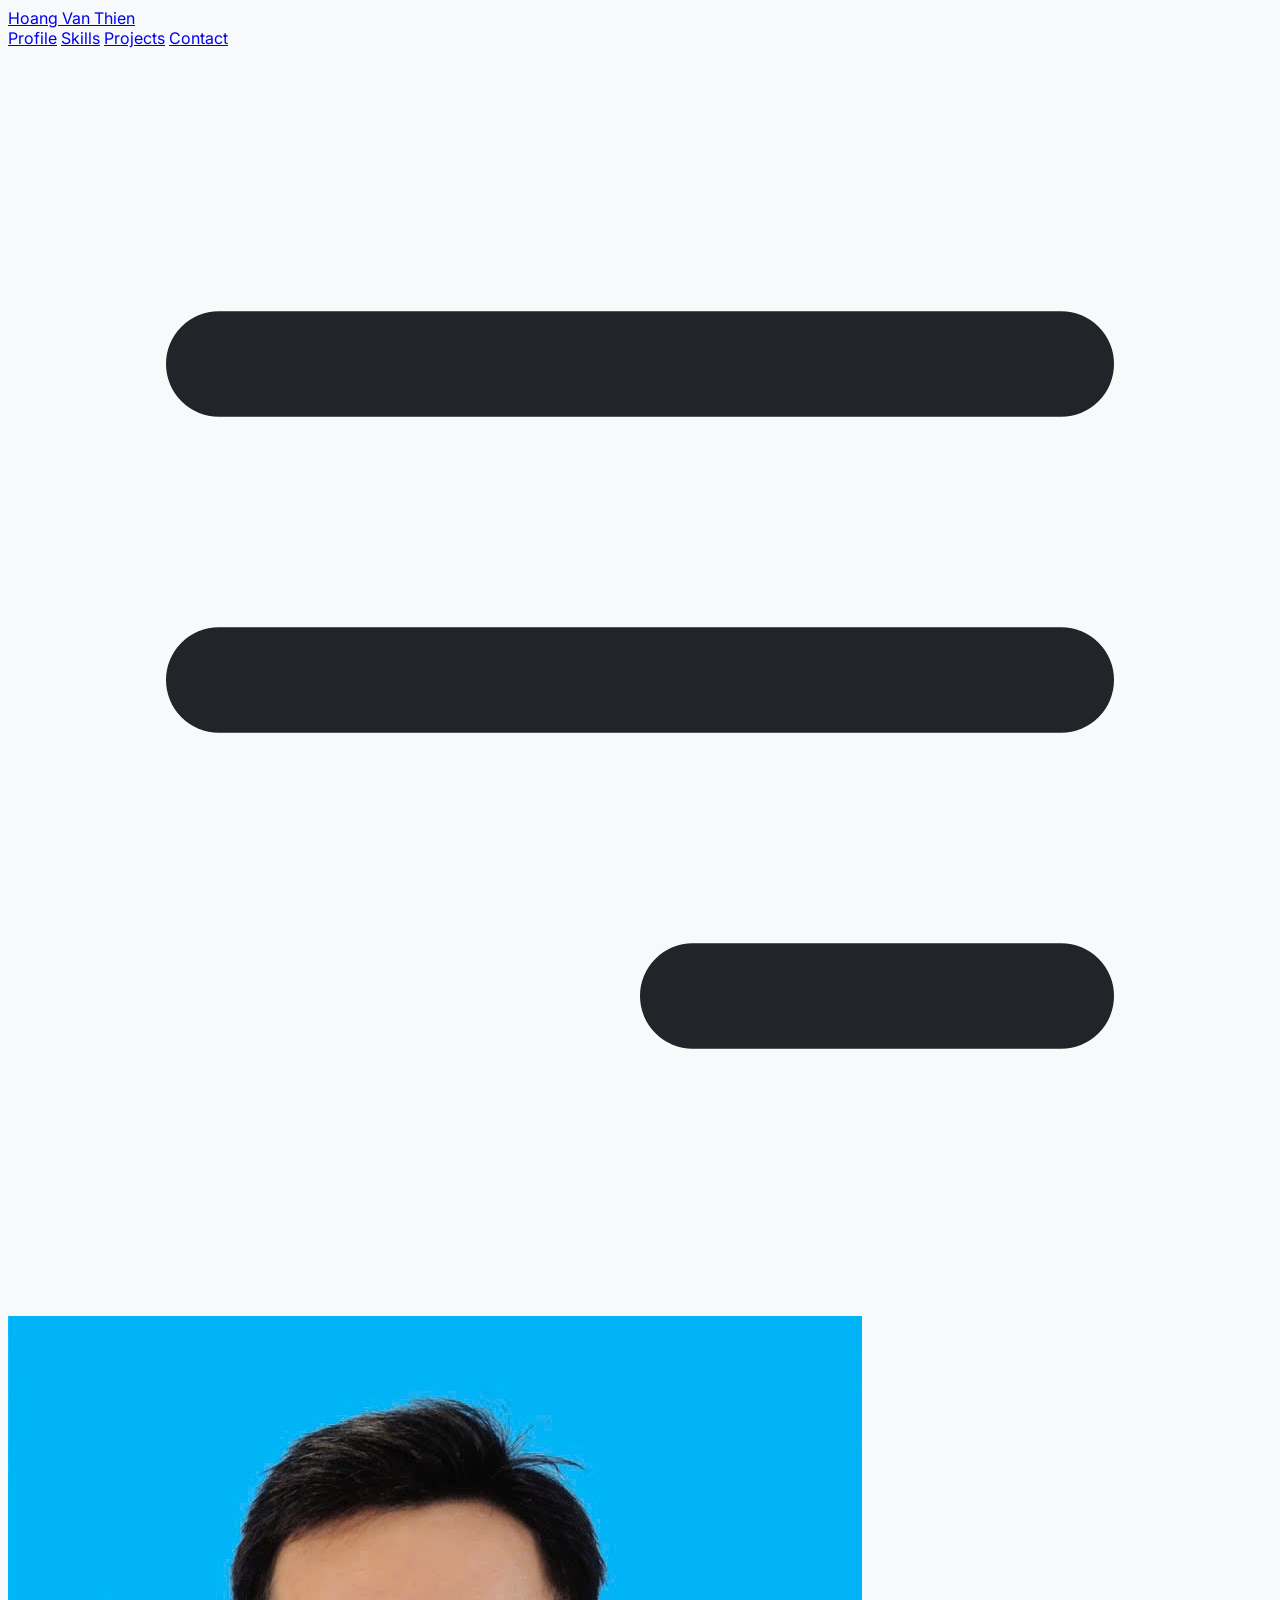
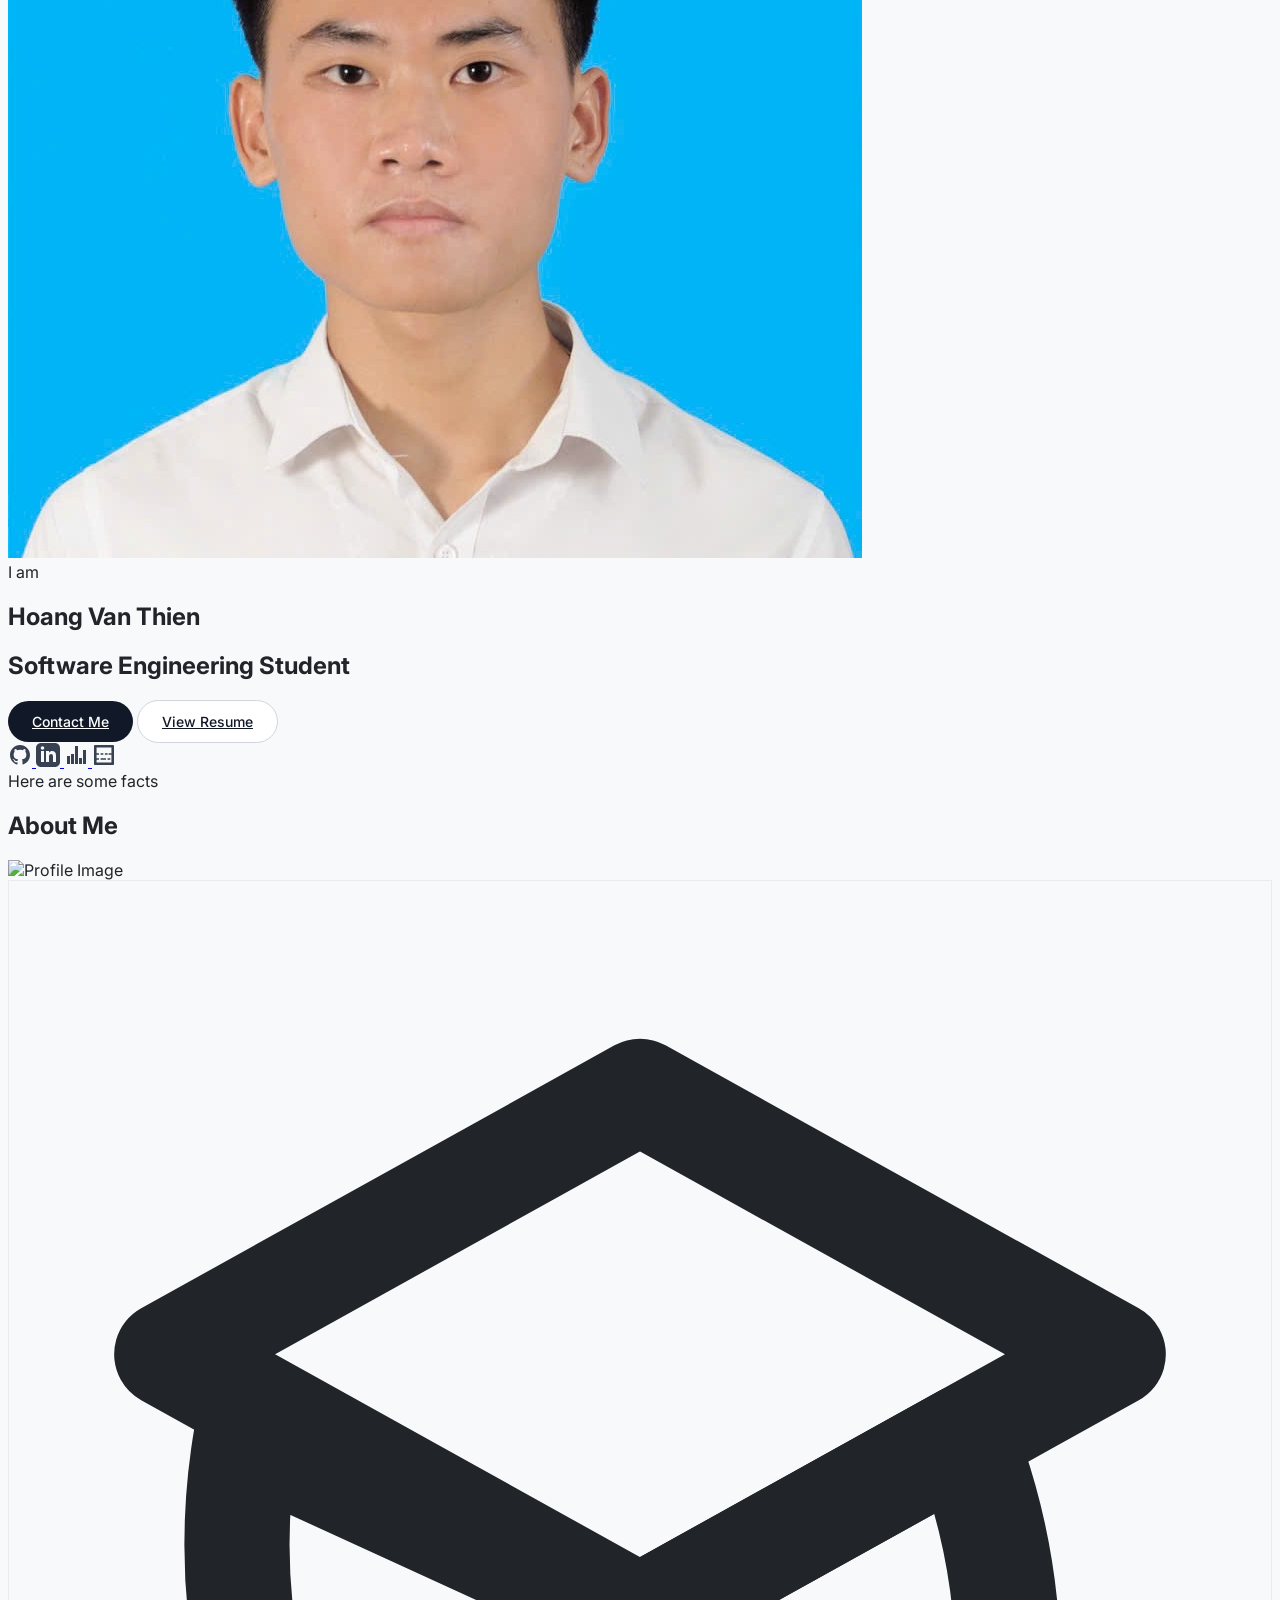
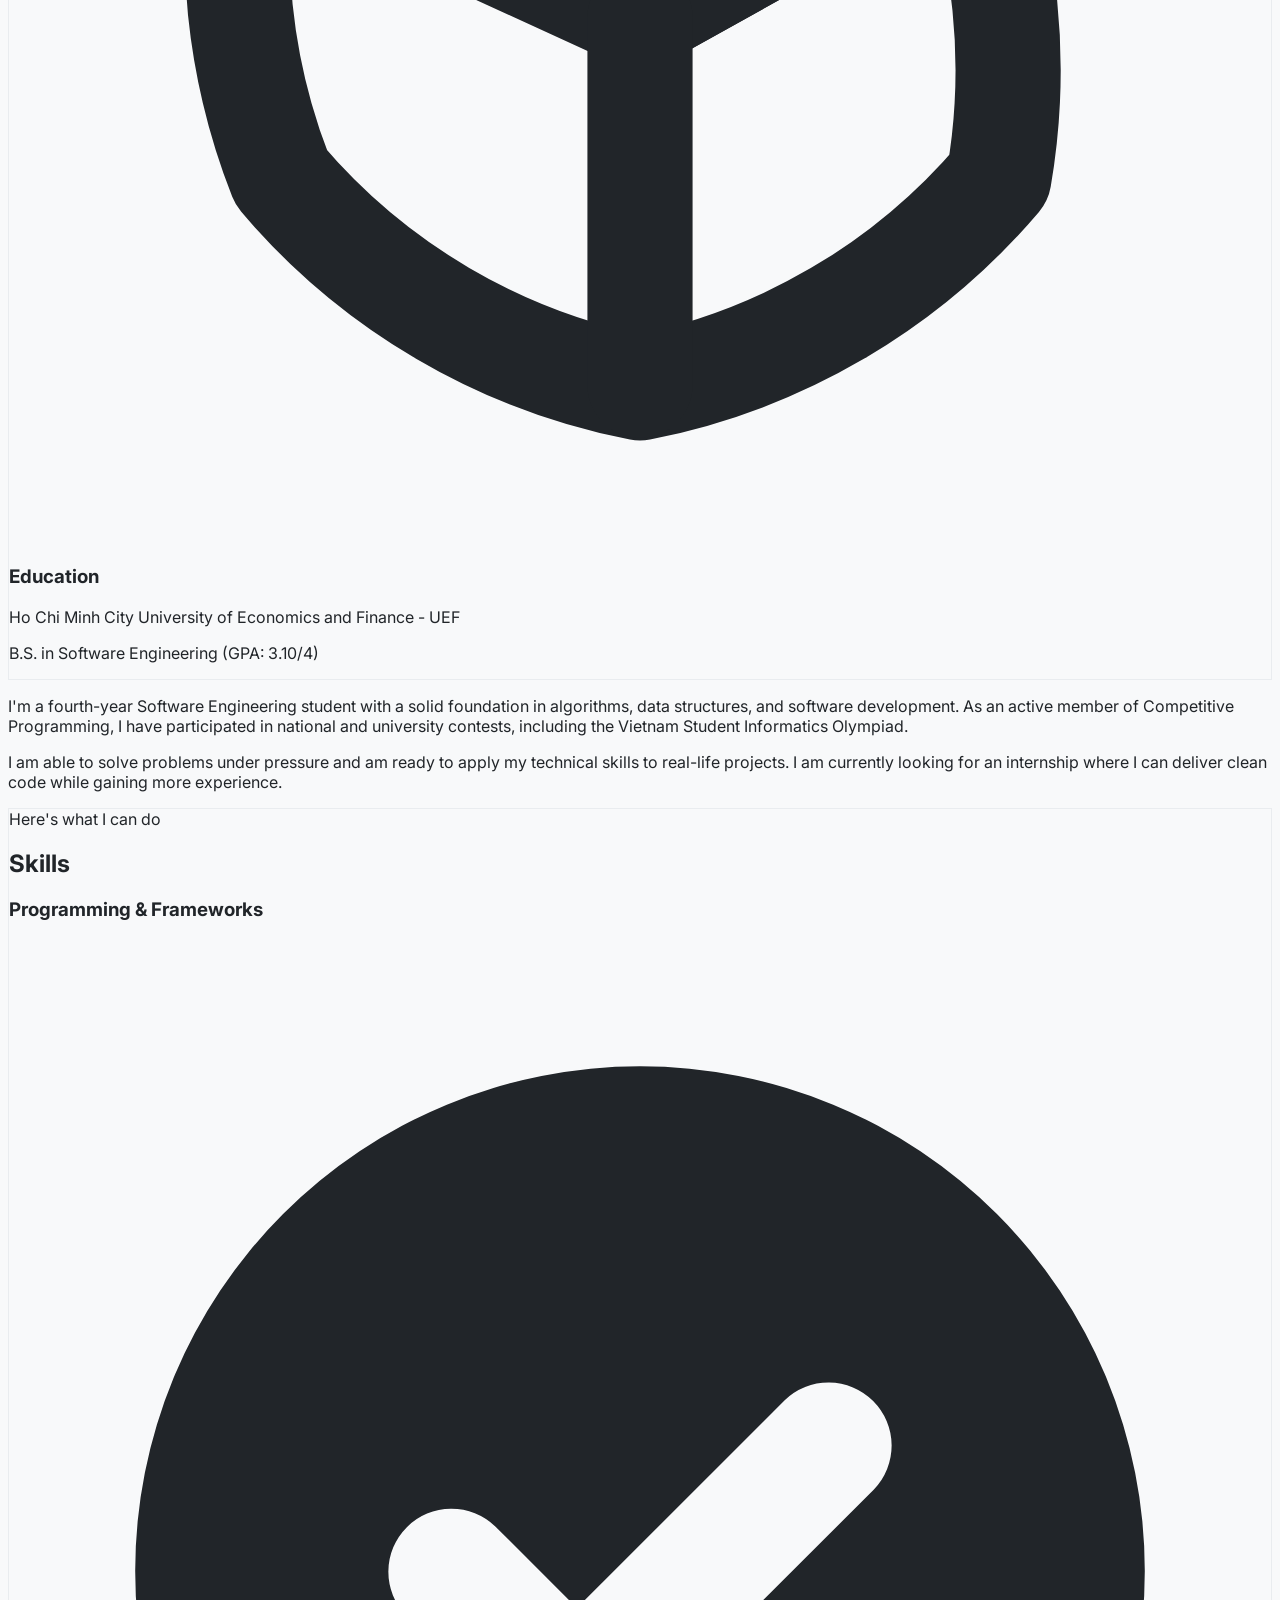
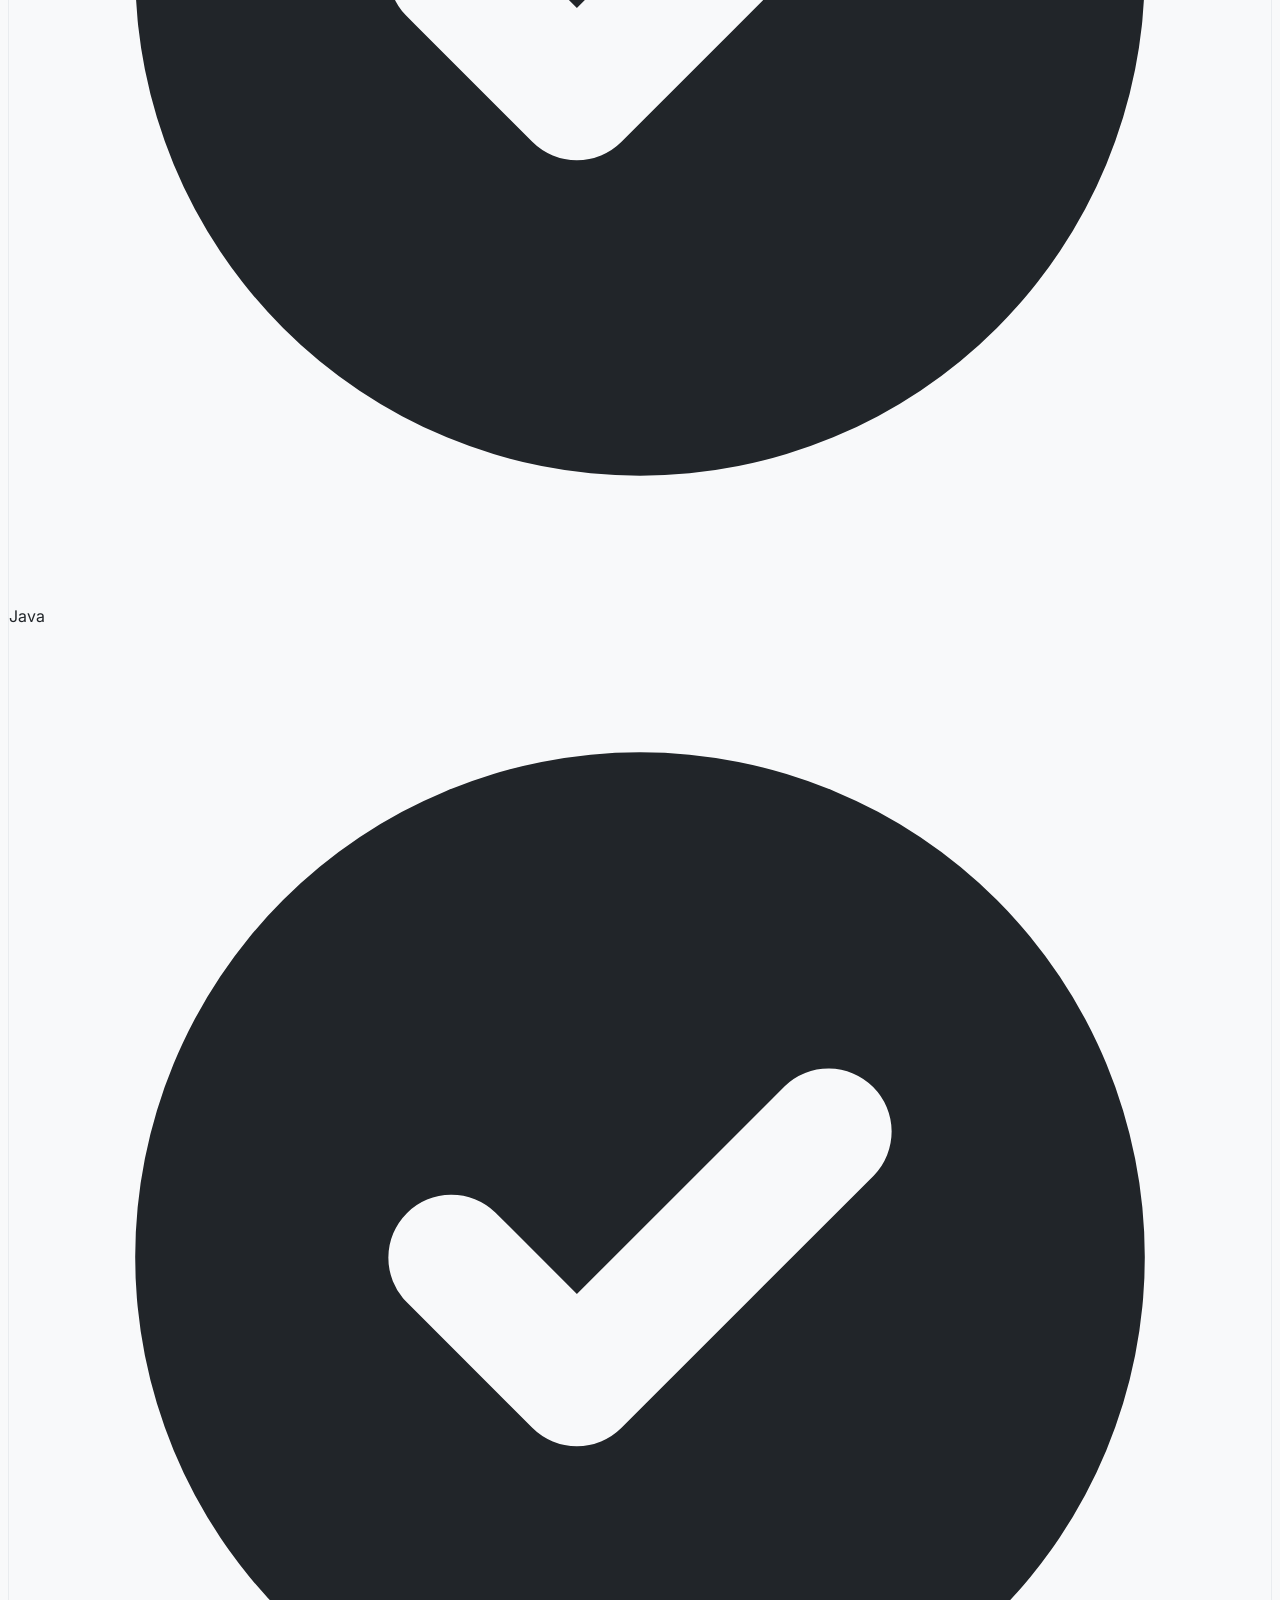
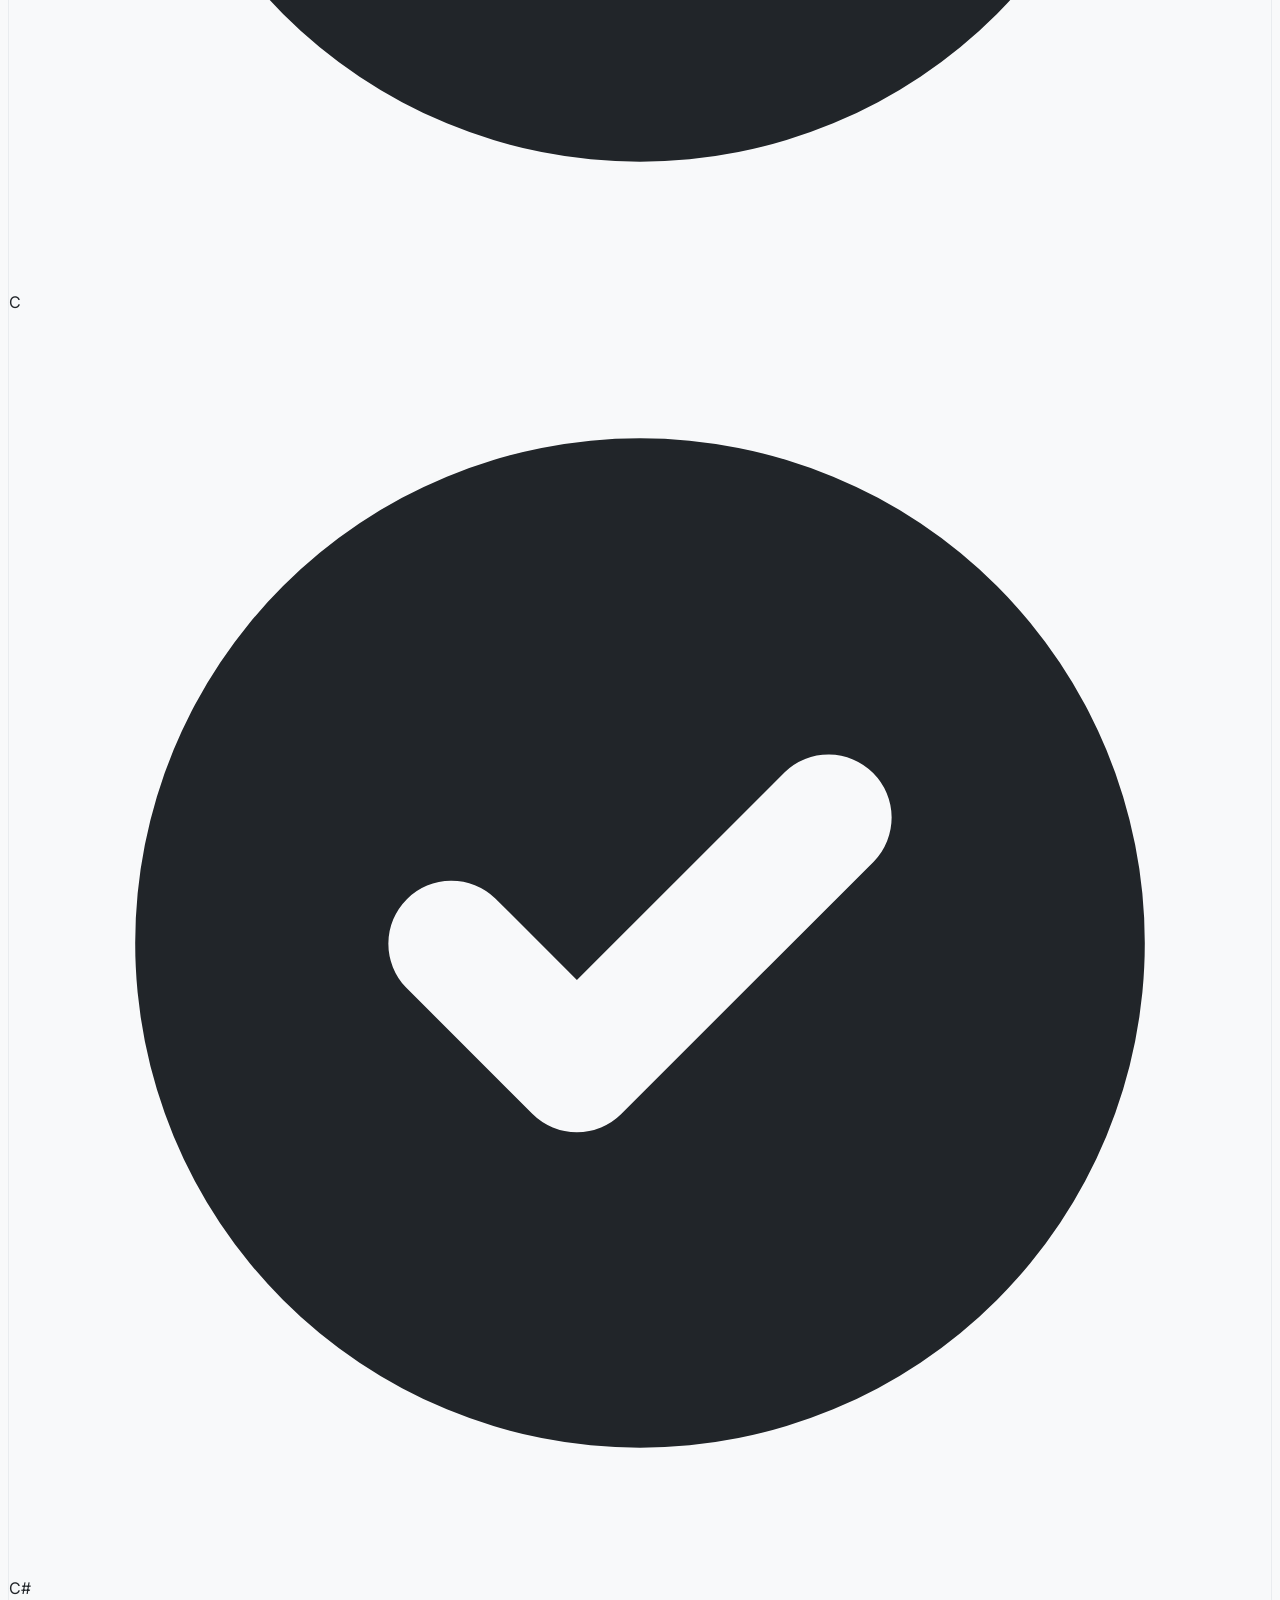
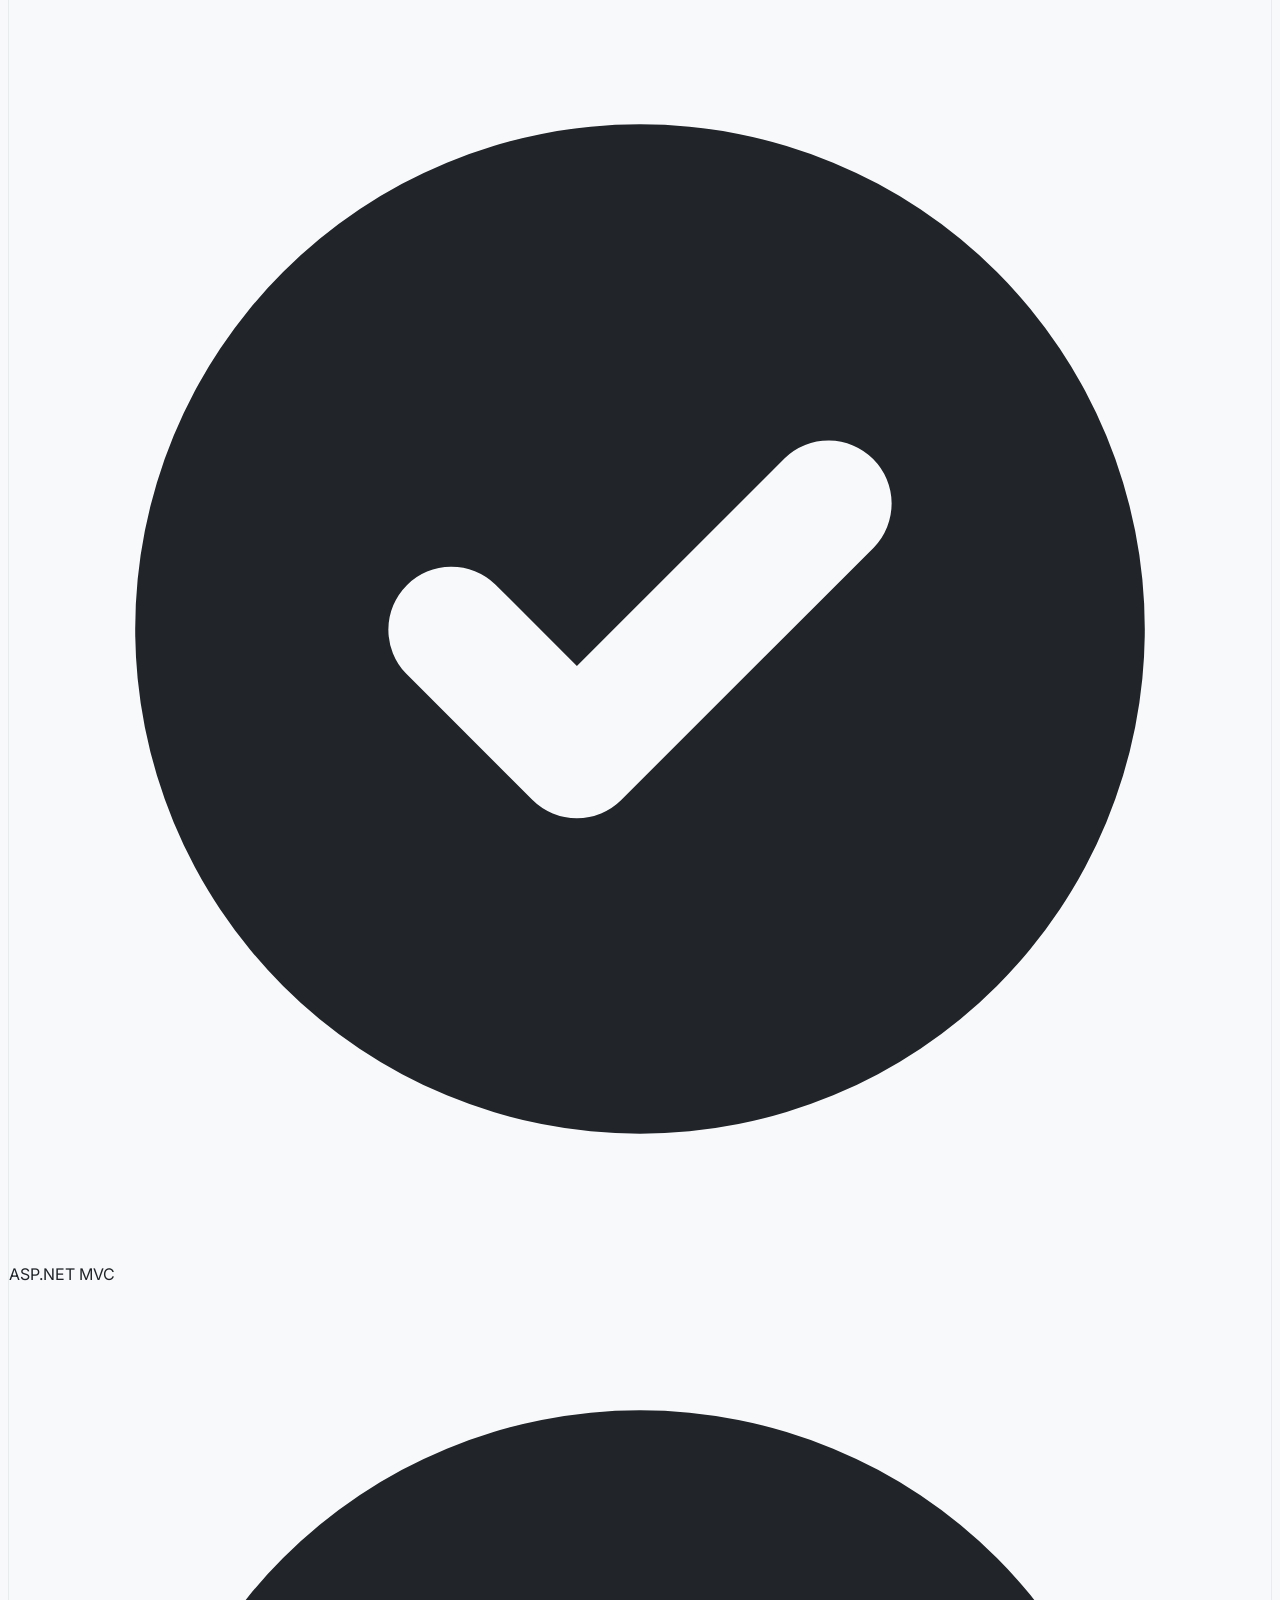
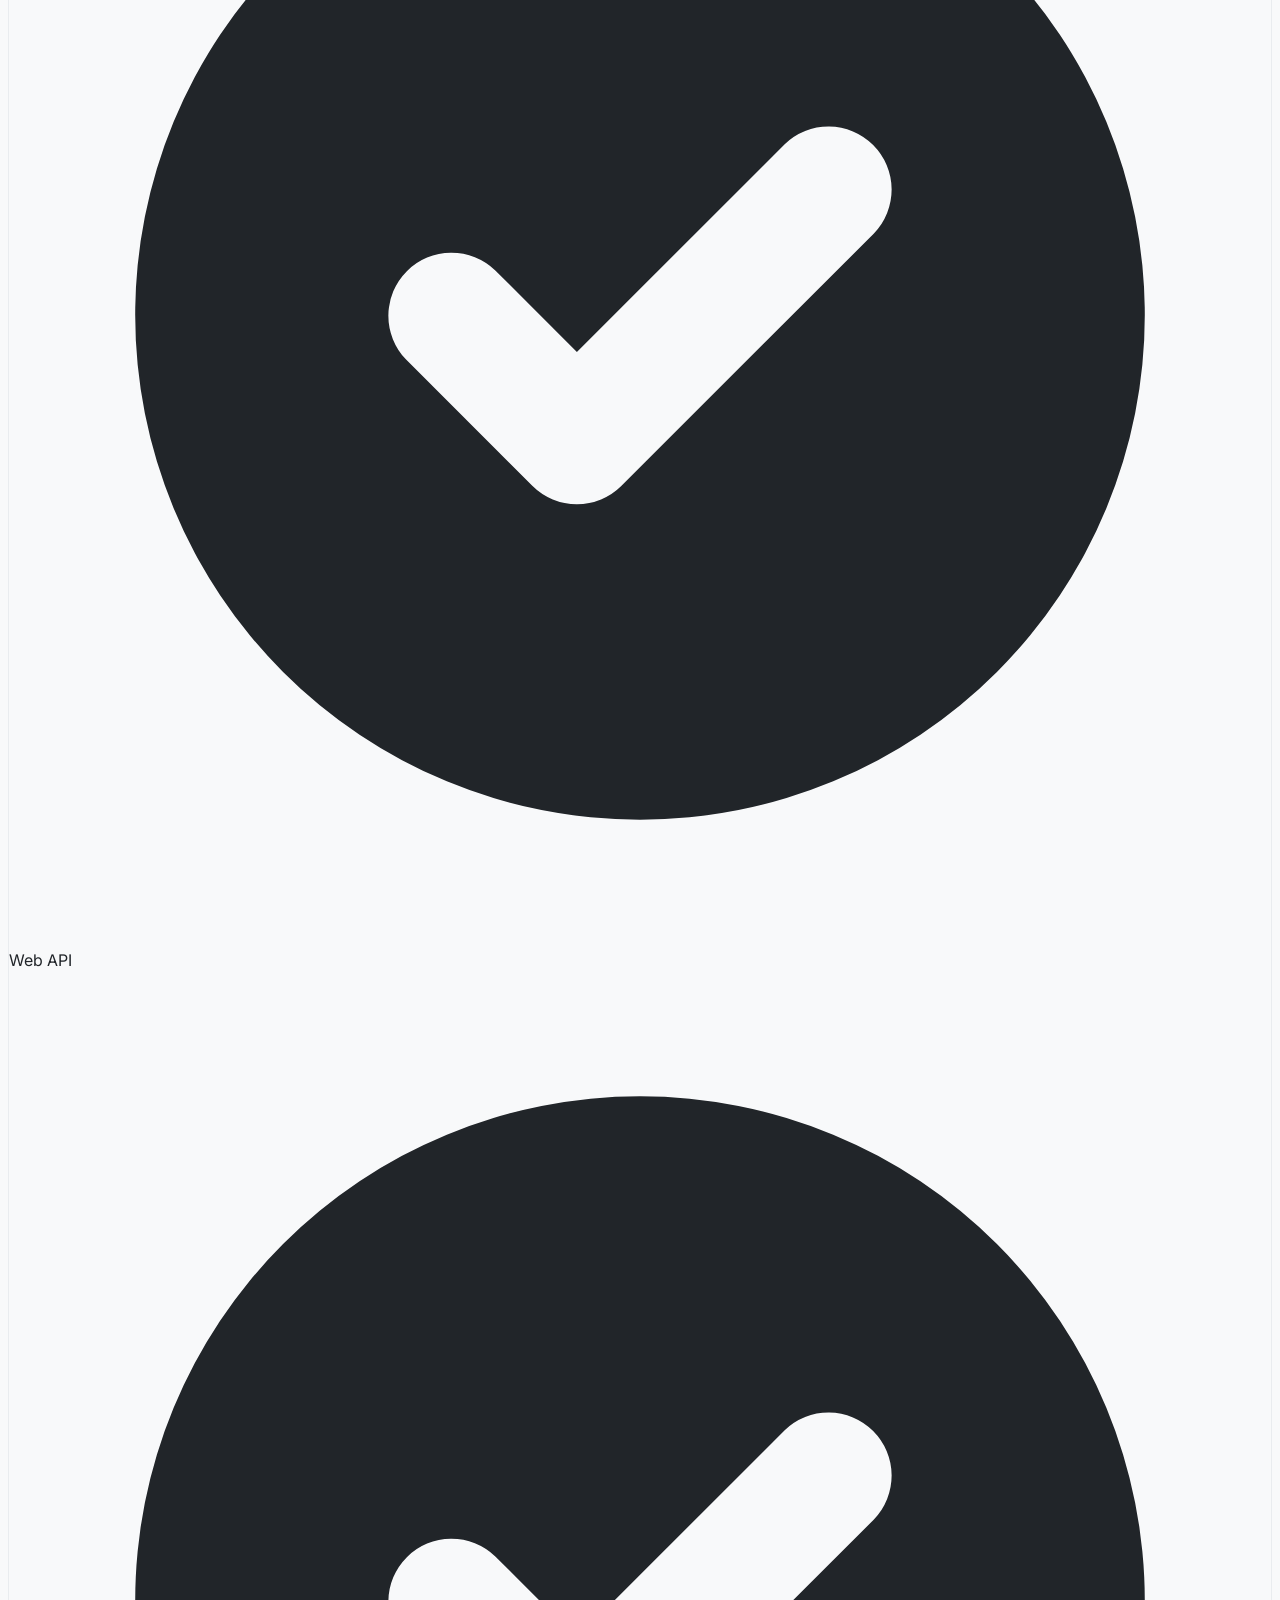
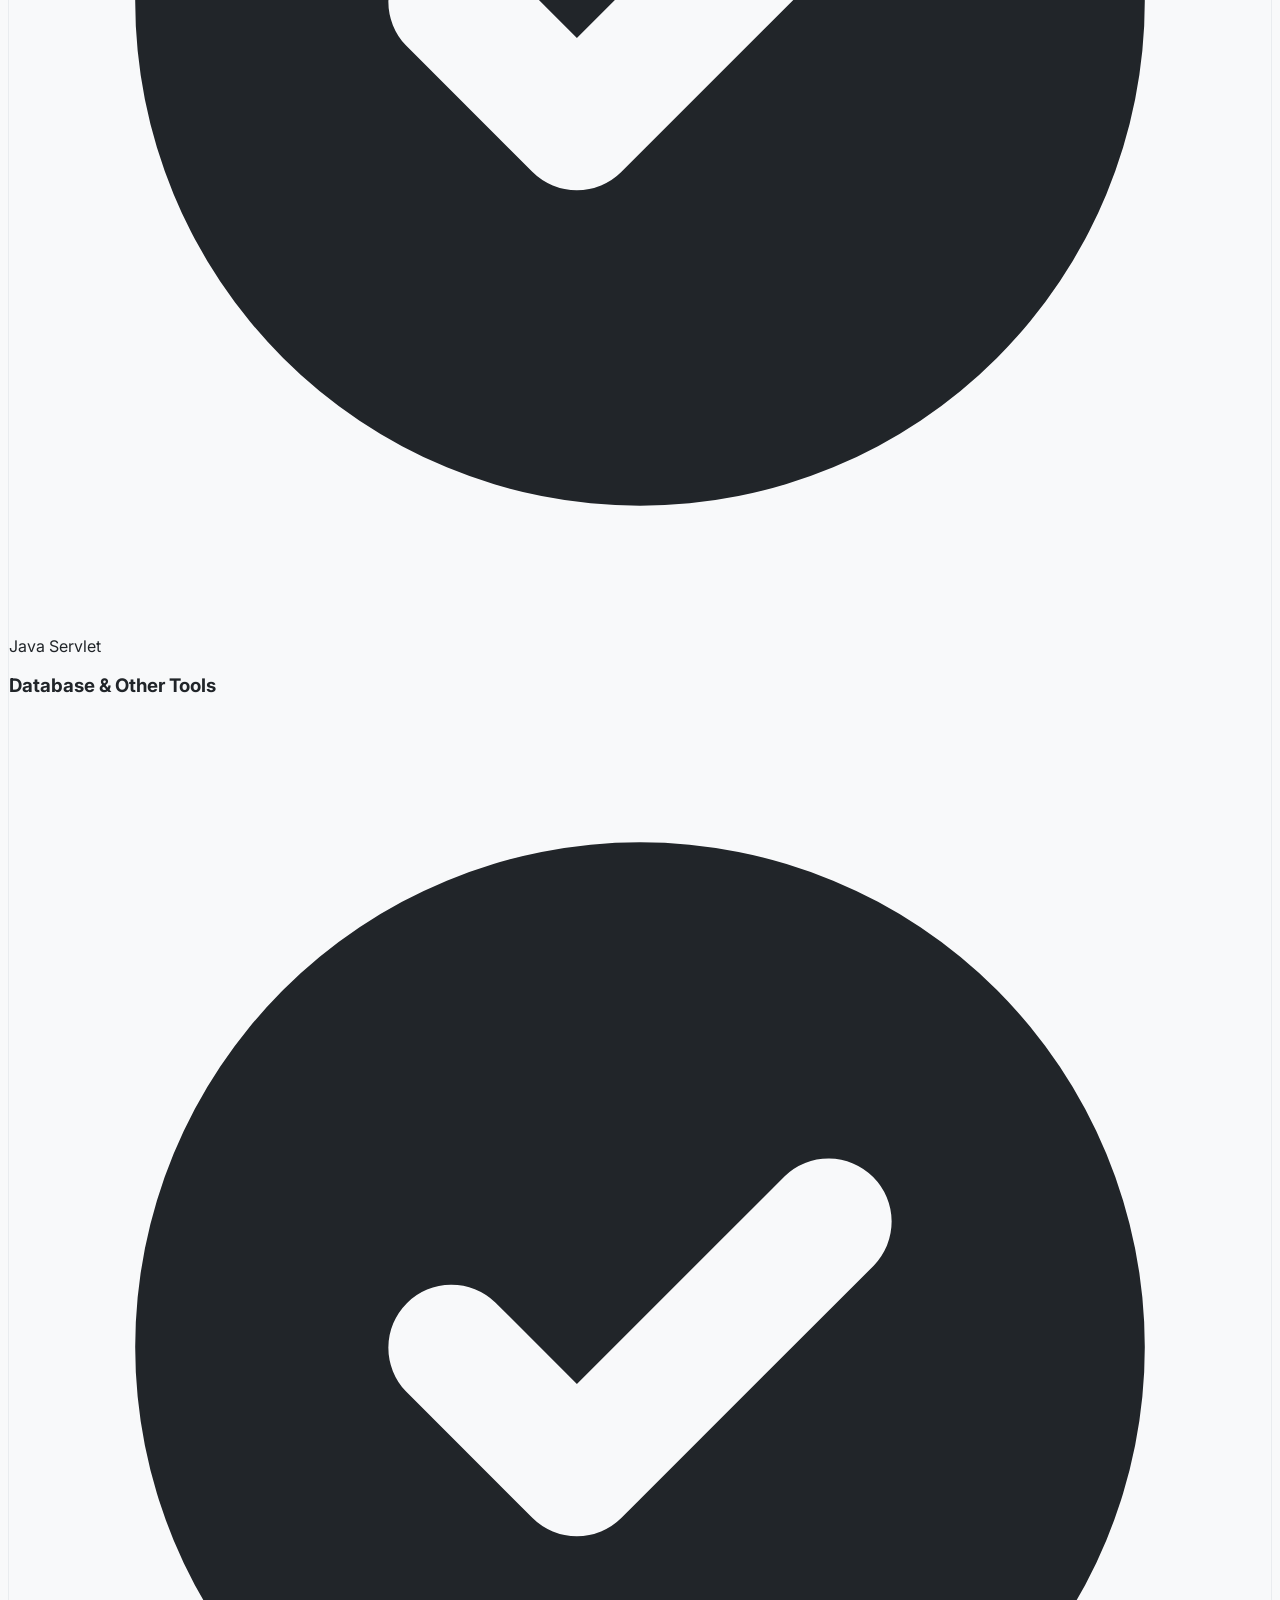
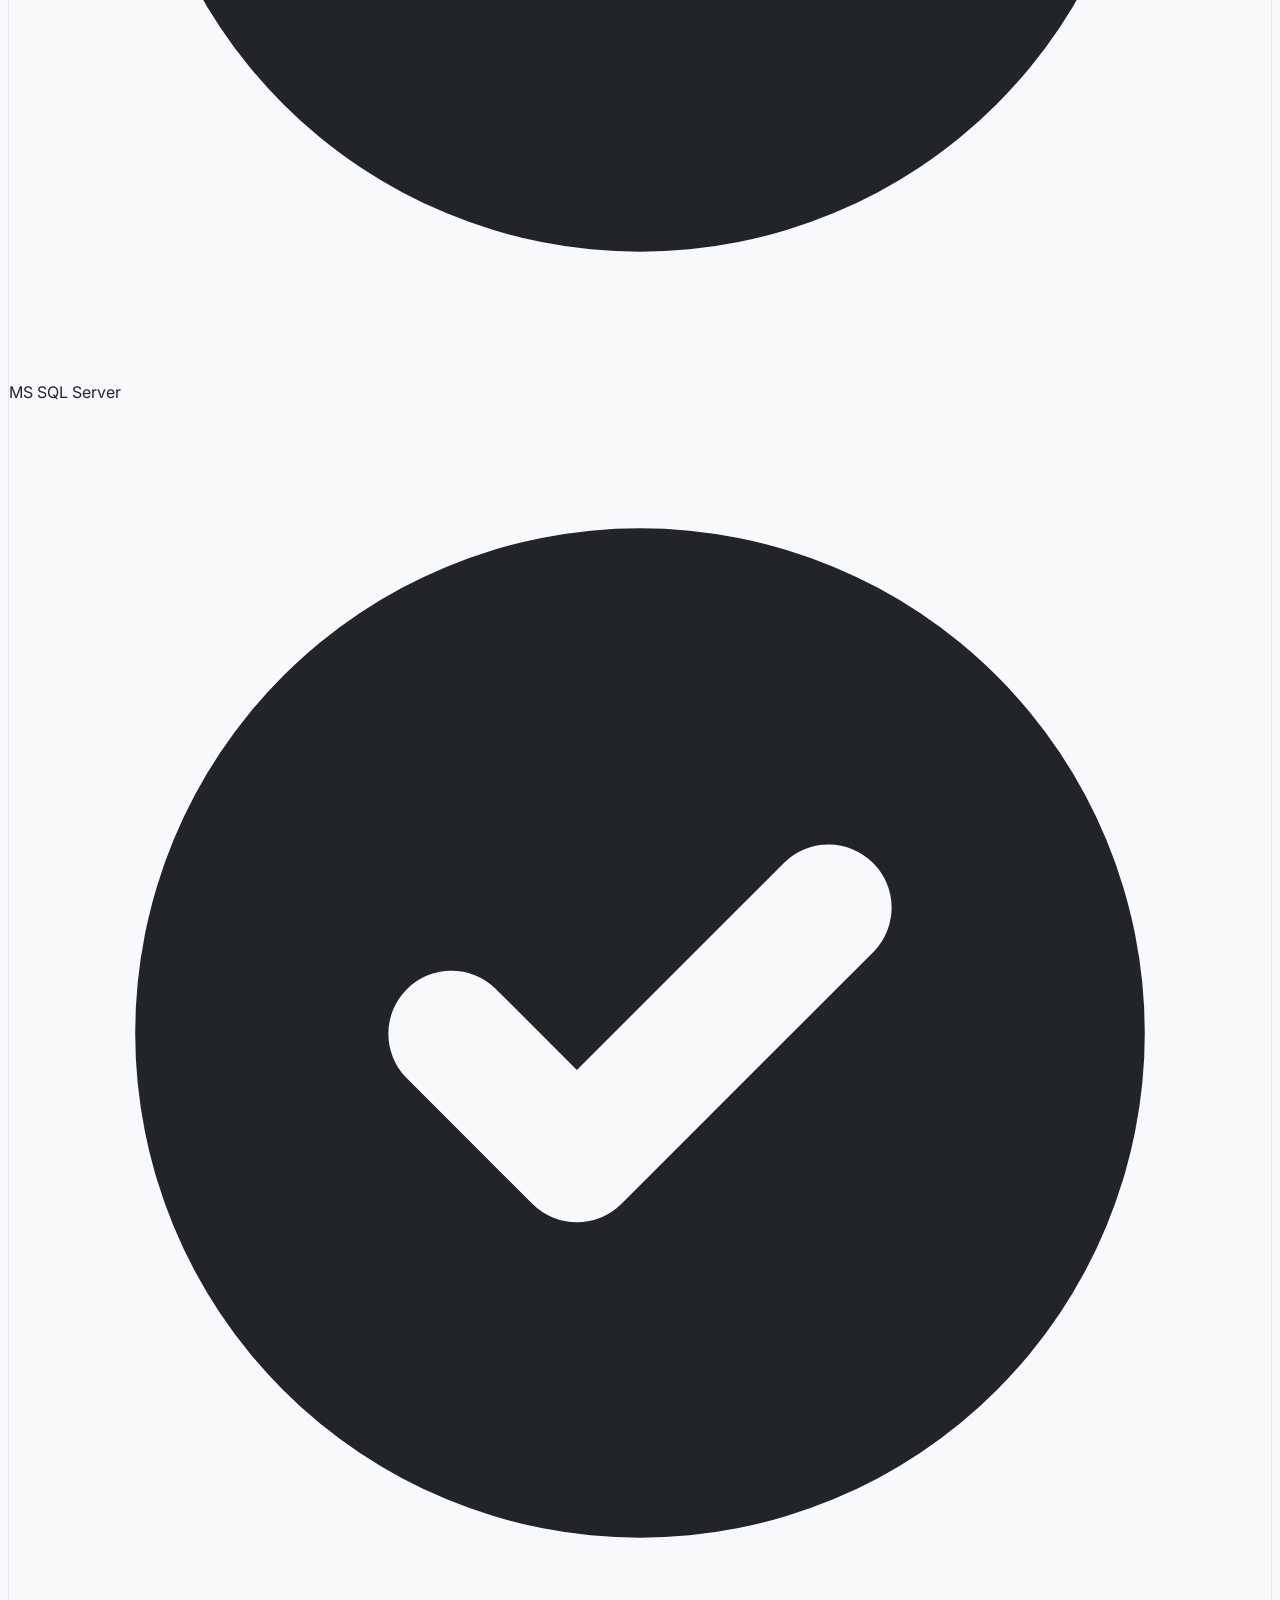
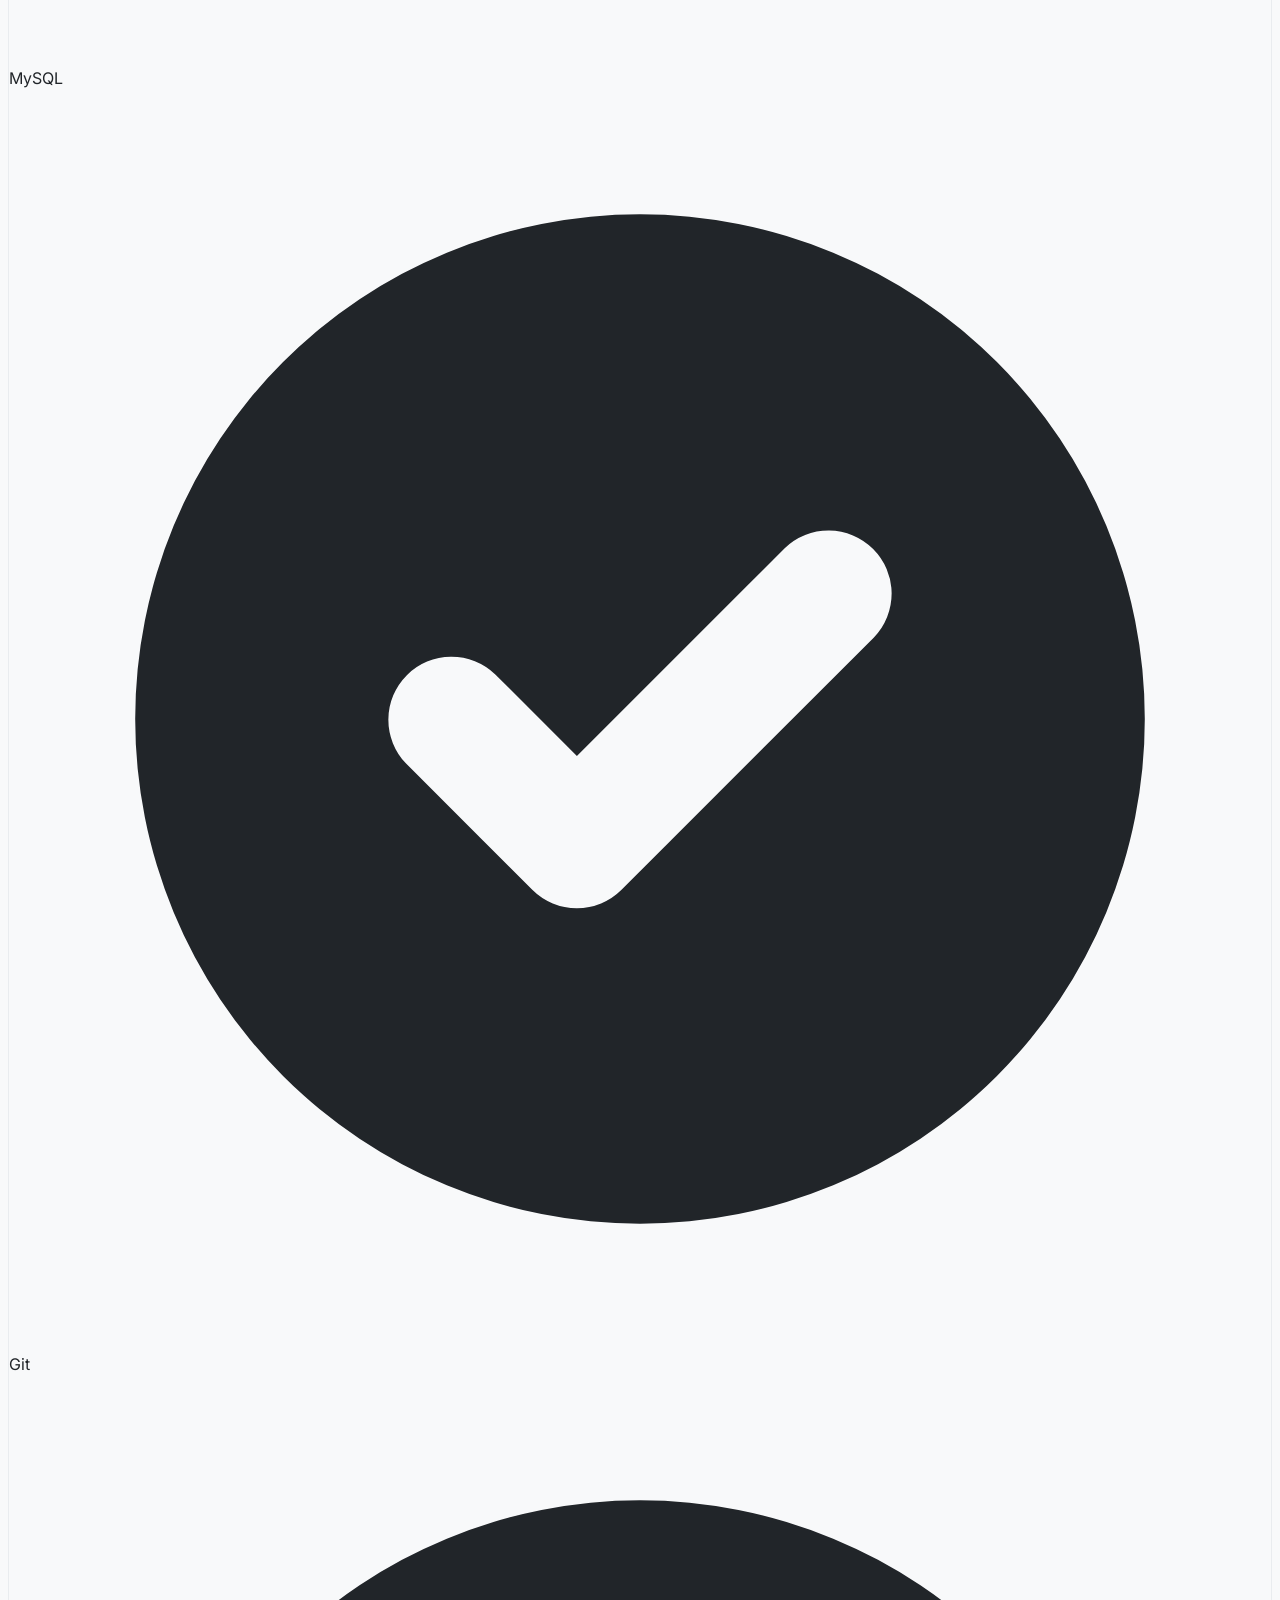
==== index.html @ 2070bcd4 "Update index.html" ====
<!DOCTYPE html>
<html lang="vi">
<head>
  <meta charset="UTF-8" />
  <meta name="viewport" content="width=device-width, initial-scale=1.0"/>
  <title>Hoang Van Thien - Portfolio</title>

  <!-- Tailwind CSS CDN -->
  <script src="https://cdn.tailwindcss.com"></script>

  <!-- Inter font -->
  <link rel="preconnect" href="https://fonts.googleapis.com"/>
  <link rel="preconnect" href="https://fonts.gstatic.com" crossorigin/>
  <link href="https://fonts.googleapis.com/css2?family=Inter:wght@400;500;600;700&display=swap" rel="stylesheet"/>

  <!-- Tailwind config (dùng font Inter) -->
  <script>
    tailwind.config = {
      theme: {
        extend: {
          fontFamily: { sans: ['Inter', 'sans-serif'] },
        },
      },
    }
  </script>

  <!-- CSS tách riêng -->
  <link rel="stylesheet" href="style.css"/>
</head>
<body class="antialiased">

  <!-- Header & Navigation -->
  <header class="fixed top-0 left-0 right-0 bg-white/80 backdrop-blur-sm z-50 shadow-sm border-b border-gray-200">
    <nav class="max-w-6xl mx-auto px-6 py-4 flex justify-between items-center">
      <a href="#home" class="text-xl font-bold text-gray-900">Hoang Van Thien</a>

      <div class="hidden md:flex items-center space-x-6">
        <a href="#about" class="text-gray-700 hover:text-black transition-colors">Profile</a>
        <a href="#skills" class="text-gray-700 hover:text-black transition-colors">Skills</a>
        <a href="#projects" class="text-gray-700 hover:text-black transition-colors">Projects</a>
        <a href="#contact" class="text-gray-700 hover:text-black transition-colors">Contact</a>
      </div>

      <div class="md:hidden">
        <svg class="w-6 h-6" fill="none" stroke="currentColor" viewBox="0 0 24 24" xmlns="http://www.w3.org/2000/svg">
          <path stroke-linecap="round" stroke-linejoin="round" stroke-width="2" d="M4 6h16M4 12h16m-7 6h7"></path>
        </svg>
      </div>
    </nav>
  </header>

  <!-- Main -->
  <main class="max-w-6xl mx-auto px-6 pt-24 md:pt-32">

    <!-- Hero -->
    <section id="home" class="min-h-[60vh] flex items-center py-16">
      <div class="w-full grid grid-cols-1 md:grid-cols-2 gap-12 items-center">
        <!-- Avatar -->
        <div class="order-1 md:order-2 flex justify-center">
          <img
            src="Images/ProfileImage.png"
            alt="Hoang Van Thien"
            class="rounded-full shadow-xl w-60 h-60 md:w-80 md:h-80 object-cover border-4 border-white"
            onerror="this.src='https://placehold.co/300x300/E0E0E0/333?text=HVT'; this.onerror=null;"
          />
        </div>

        <!-- Title -->
        <div class="order-2 md:order-1 text-center md:text-left">
          <span class="text-lg font-medium text-gray-600">I am</span>
          <h1 class="text-5xl md:text-6xl font-bold text-gray-900 mt-1 mb-4">Hoang Van Thien</h1>
          <h2 class="text-2xl font-medium text-gray-700">Software Engineering Student</h2>

          <div class="mt-8 flex justify-center md:justify-start space-x-4">
            <a href="#contact" class="btn btn-dark">Contact Me</a>
            <a href="CV_HOANGVANTHIEN.pdf" class="btn btn-light" target="_blank" rel="noopener noreferrer">View Resume</a>
          </div>

          <!-- Social -->
          <div class="mt-8 flex justify-center md:justify-start space-x-5">
            <!-- GitHub -->
            <a href="https://github.com/Alucard30Dec" target="_blank" rel="noopener noreferrer" class="icon-link" aria-label="GitHub">
              <svg viewBox="0 0 24 24" fill="currentColor" class="w-6 h-6">
                <path fill-rule="evenodd" d="M12 2C6.477 2 2 6.477 2 12c0 4.418 2.865 8.165 6.839 9.488.5.092.682-.217.682-.482 0-.237-.009-.868-.013-1.703-2.782.605-3.369-1.343-3.369-1.343-.454-1.155-1.11-1.463-1.11-1.463-.908-.62.069-.608.069-.608 1.003.07 1.531 1.03 1.531 1.03.892 1.53 2.341 1.088 2.91.832.092-.647.35-1.088.636-1.338-2.22-.253-4.555-1.11-4.555-4.943 0-1.09.39-1.984 1.03-2.682-.103-.253-.446-1.27.098-2.646 0 0 .84-.27 2.75 1.026A9.564 9.564 0 0112 6.819c.85.004 1.705.115 2.504.337 1.909-1.296 2.747-1.026 2.747-1.026.546 1.376.202 2.393.1 2.646.64.698 1.03 1.592 1.03 2.682 0 3.842-2.338 4.685-4.566 4.935.359.309.678.92.678 1.853 0 1.338-.012 2.419-.012 2.747 0 .267.18.577.688.48C19.135 20.165 22 16.418 22 12 22 6.477 17.523 2 12 2z" clip-rule="evenodd"/>
              </svg>
            </a>

            <!-- LinkedIn -->
            <a href="https://www.linkedin.com/in/thi%C3%AAn-ho%C3%A0ng-9427732b5/" target="_blank" rel="noopener noreferrer" class="icon-link" aria-label="LinkedIn">
              <svg viewBox="0 0 24 24" fill="currentColor" class="w-6 h-6">
                <path d="M19 0h-14c-2.761 0-5 2.239-5 5v14c0 2.761 2.239 5 5 5h14c2.762 0 5-2.239 5-5v-14c0-2.761-2.238-5-5-5zm-11 19h-3v-11h3v11zm-1.5-12.268c-.966 0-1.75-.783-1.75-1.75s.784-1.75 1.75-1.75 1.75.783 1.75 1.75-.784 1.75-1.75 1.75zm13.5 12.268h-3v-5.604c0-3.368-4-3.113-4 0v5.604h-3v-11h3v1.765c1.396-2.586 7-2.777 7 2.476v6.759z"/>
              </svg>
            </a>

            <!-- Codeforces -->
            <a href="https://codeforces.com/profile/HgThien" target="_blank" rel="noopener noreferrer" class="icon-link" aria-label="Codeforces">
              <svg fill="currentColor" viewBox="0 0 24 24" class="w-6 h-6">
                <path d="M3 21h3v-8H3v8zm4 0h3V11H7v10zm4 0h3V3h-3v18zm4 0h3v-6h-3v6zm4 0h3V7h-3v14z"/>
              </svg>
            </a>

            <!-- LeetCode -->
            <a href="https://leetcode.com/alucard30dec" target="_blank" rel="noopener noreferrer" class="icon-link" aria-label="LeetCode">
              <svg fill="currentColor" viewBox="0 0 24 24" class="w-6 h-6">
                <path d="M12.92 11.64h2.71v-1.46h-2.71v1.46zm-4.32 0h2.7v-1.46h-2.7v1.46zm-4.31 0h2.7v-1.46H4.29v1.46zm14 3.6h-2.71v1.46h2.71v-1.46zm-4.32 0h-2.7v1.46h2.7v-1.46zm-4.31 0H8.6v1.46h2.7v-1.46zm-4.3 0H4.3v1.46h2.7v-1.46zm14-5.06h-2.71v1.46h2.71v-1.46zM20.9 2H3.1C2.5 2 2 2.5 2 3.1v17.8C2 21.5 2.5 22 3.1 22h17.8c.6 0 1.1-.5 1.1-1.1V3.1C22 2.5 21.5 2 20.9 2zM19.44 19.54H4.56V4.46h14.88v15.08z"/>
              </svg>
            </a>
          </div>
        </div>
      </div>
    </section>

    <!-- About -->
    <section id="about" class="py-24">
      <div class="text-center mb-12">
        <span class="text-sm font-medium text-gray-500">Here are some facts</span>
        <h2 class="text-4xl font-bold mt-1">About Me</h2>
      </div>

      <div class="grid grid-cols-1 md:grid-cols-2 gap-10 items-start">
        <div class="flex justify-center">
          <img
            src="https://placehold.co/450x300/E0E0E0/333?text=Profile+Image"
            alt="Profile Image"
            class="rounded-2xl shadow-lg object-cover w-full h-auto"
            onerror="this.src='https://placehold.co/450x300/E0E0E0/333?text=Profile+Image'; this.onerror=null;"
          />
        </div>

        <div>
          <div class="bg-white p-8 rounded-2xl card-border mb-6">
            <div class="flex items-center space-x-4">
              <div class="bg-gray-100 p-3 rounded-full">
                <svg class="w-6 h-6 text-gray-800" fill="none" stroke="currentColor" viewBox="0 0 24 24" xmlns="http://www.w3.org/2000/svg">
                  <path stroke-linecap="round" stroke-linejoin="round" stroke-width="2" d="M12 14l9-5-9-5-9 5 9 5z"></path>
                  <path stroke-linecap="round" stroke-linejoin="round" stroke-width="2" d="M12 14l6.16-3.422a12.083 12.083 0 01.665 6.479A11.952 11.952 0 0112 21.052a11.952 11.952 0 01-6.824-4.001 12.083 12.083 0 01-.665-6.479L12 14z"></path>
                  <path stroke-linecap="round" stroke-linejoin="round" stroke-width="2" d="M12 14v7"></path>
                </svg>
              </div>
              <div>
                <h3 class="text-xl font-semibold">Education</h3>
                <p class="text-gray-600">Ho Chi Minh City University of Economics and Finance - UEF</p>
                <p class="text-gray-600">B.S. in Software Engineering (GPA: 3.10/4)</p>
              </div>
            </div>
          </div>

          <p class="text-lg text-gray-700 leading-relaxed">
            I'm a fourth-year Software Engineering student with a solid foundation in algorithms, data structures, and software development. As an active member of Competitive Programming, I have participated in national and university contests, including the Vietnam Student Informatics Olympiad.
          </p>
          <p class="text-lg text-gray-700 leading-relaxed mt-4">
            I am able to solve problems under pressure and am ready to apply my technical skills to real-life projects. I am currently looking for an internship where I can deliver clean code while gaining more experience.
          </p>
        </div>
      </div>
    </section>

    <!-- Skills -->
    <section id="skills" class="py-24 bg-white rounded-3xl my-16 card-border">
      <div class="text-center mb-12">
        <span class="text-sm font-medium text-gray-500">Here's what I can do</span>
        <h2 class="text-4xl font-bold mt-1">Skills</h2>
      </div>

      <div class="grid grid-cols-1 md:grid-cols-2 gap-8">
        <div class="bg-gray-50 p-8 rounded-2xl border border-gray-200">
          <h3 class="text-2xl font-semibold mb-6 text-center">Programming & Frameworks</h3>
          <div class="grid grid-cols-2 gap-x-6 gap-y-4">
            <div class="flex items-center space-x-3">
              <svg class="w-5 h-5 text-green-500 flex-shrink-0" fill="currentColor" viewBox="0 0 20 20"><path fill-rule="evenodd" d="M10 18a8 8 0 100-16 8 8 0 000 16zm3.707-9.293a1 1 0 00-1.414-1.414L9 10.586 7.707 9.293a1 1 0 00-1.414 1.414l2 2a1 1 0 001.414 0l4-4z" clip-rule="evenodd"></path></svg>
              <span class="text-lg">Java</span>
            </div>
            <div class="flex items-center space-x-3">
              <svg class="w-5 h-5 text-green-500 flex-shrink-0" fill="currentColor" viewBox="0 0 20 20"><path fill-rule="evenodd" d="M10 18a8 8 0 100-16 8 8 0 000 16zm3.707-9.293a1 1 0 00-1.414-1.414L9 10.586 7.707 9.293a1 1 0 00-1.414 1.414l2 2a1 1 0 001.414 0l4-4z" clip-rule="evenodd"></path></svg>
              <span class="text-lg">C</span>
            </div>
            <div class="flex items-center space-x-3">
              <svg class="w-5 h-5 text-green-500 flex-shrink-0" fill="currentColor" viewBox="0 0 20 20"><path fill-rule="evenodd" d="M10 18a8 8 0 100-16 8 8 0 000 16zm3.707-9.293a1 1 0 00-1.414-1.414L9 10.586 7.707 9.293a1 1 0 00-1.414 1.414l2 2a1 1 0 001.414 0l4-4z" clip-rule="evenodd"></path></svg>
              <span class="text-lg">C#</span>
            </div>
            <div class="flex items-center space-x-3">
              <svg class="w-5 h-5 text-green-500 flex-shrink-0" fill="currentColor" viewBox="0 0 20 20"><path fill-rule="evenodd" d="M10 18a8 8 0 100-16 8 8 0 000 16zm3.707-9.293a1 1 0 00-1.414-1.414L9 10.586 7.707 9.293a1 1 0 00-1.414 1.414l2 2a1 1 0 001.414 0l4-4z" clip-rule="evenodd"></path></svg>
              <span class="text-lg">ASP.NET MVC</span>
            </div>
            <div class="flex items-center space-x-3">
              <svg class="w-5 h-5 text-green-500 flex-shrink-0" fill="currentColor" viewBox="0 0 20 20"><path fill-rule="evenodd" d="M10 18a8 8 0 100-16 8 8 0 000 16zm3.707-9.293a1 1 0 00-1.414-1.414L9 10.586 7.707 9.293a1 1 0 00-1.414 1.414l2 2a1 1 0 001.414 0l4-4z" clip-rule="evenodd"></path></svg>
              <span class="text-lg">Web API</span>
            </div>
            <div class="flex items-center space-x-3">
              <svg class="w-5 h-5 text-green-500 flex-shrink-0" fill="currentColor" viewBox="0 0 20 20"><path fill-rule="evenodd" d="M10 18a8 8 0 100-16 8 8 0 000 16zm3.707-9.293a1 1 0 00-1.414-1.414L9 10.586 7.707 9.293a1 1 0 00-1.414 1.414l2 2a1 1 0 001.414 0l4-4z" clip-rule="evenodd"></path></svg>
              <span class="text-lg">Java Servlet</span>
            </div>
          </div>
        </div>

        <div class="bg-gray-50 p-8 rounded-2xl border border-gray-200">
          <h3 class="text-2xl font-semibold mb-6 text-center">Database & Other Tools</h3>
          <div class="grid grid-cols-2 gap-x-6 gap-y-4">
            <div class="flex items-center space-x-3">
              <svg class="w-5 h-5 text-green-500 flex-shrink-0" fill="currentColor" viewBox="0 0 20 20"><path fill-rule="evenodd" d="M10 18a8 8 0 100-16 8 8 0 000 16zm3.707-9.293a1 1 0 00-1.414-1.414L9 10.586 7.707 9.293a1 1 0 00-1.414 1.414l2 2a1 1 0 001.414 0l4-4z" clip-rule="evenodd"></path></svg>
              <span class="text-lg">MS SQL Server</span>
            </div>
            <div class="flex items-center space-x-3">
              <svg class="w-5 h-5 text-green-500 flex-shrink-0" fill="currentColor" viewBox="0 0 20 20"><path fill-rule="evenodd" d="M10 18a8 8 0 100-16 8 8 0 000 16zm3.707-9.293a1 1 0 00-1.414-1.414L9 10.586 7.707 9.293a1 1 0 00-1.414 1.414l2 2a1 1 0 001.414 0l4-4z" clip-rule="evenodd"></path></svg>
              <span class="text-lg">MySQL</span>
            </div>
            <div class="flex items-center space-x-3">
              <svg class="w-5 h-5 text-green-500 flex-shrink-0" fill="currentColor" viewBox="0 0 20 20"><path fill-rule="evenodd" d="M10 18a8 8 0 100-16 8 8 0 000 16zm3.707-9.293a1 1 0 00-1.414-1.414L9 10.586 7.707 9.293a1 1 0 00-1.414 1.414l2 2a1 1 0 001.414 0l4-4z" clip-rule="evenodd"></path></svg>
              <span class="text-lg">Git</span>
            </div>
            <div class="flex items-center space-x-3">
              <svg class="w-5 h-5 text-green-500 flex-shrink-0" fill="currentColor" viewBox="0 0 20 20"><path fill-rule="evenodd" d="M10 18a8 8 0 100-16 8 8 0 000 16zm3.707-9.293a1 1 0 00-1.414-1.414L9 10.586 7.707 9.293a1 1 0 00-1.414 1.414l2 2a1 1 0 001.414 0l4-4z" clip-rule="evenodd"></path></svg>
              <span class="text-lg">Machine Learning (C++)</span>
            </div>
            <div class="flex items-center space-x-3">
              <svg class="w-5 h-5 text-green-500 flex-shrink-0" fill="currentColor" viewBox="0 0 20 20"><path fill-rule="evenodd" d="M10 18a8 8 0 100-16 8 8 0 000 16zm3.707-9.293a1 1 0 00-1.414-1.414L9 10.586 7.707 9.293a1 1 0 00-1.414 1.414l2 2a1 1 0 001.414 0l4-4z" clip-rule="evenodd"></path></svg>
              <span class="text-lg">MVC Pattern</span>
            </div>
          </div>
        </div>
      </div>
    </section>

    <!-- Projects -->
    <section id="projects" class="py-24">
      <div class="text-center mb-12">
        <h2 class="text-5xl font-extrabold tracking-tight mt-1">Projects</h2>
      </div>

      <!-- Khối bao bọc để đặt nút ra ngoài không đè lên card -->
      <div class="relative max-w-6xl mx-auto carousel-3d overflow-visible">
        <!-- Prev (đặt lệch ra 2 bên bằng lớp -left-*) -->
        <button id="projPrev"
          class="nav-arrow absolute -left-8 md:-left-16 top-1/2 -translate-y-1/2"
          aria-label="Previous project">
          <svg viewBox="0 0 24 24" class="w-7 h-7"><path fill="currentColor" d="M15.41 7.41 14 6l-6 6 6 6 1.41-1.41L10.83 12z"/></svg>
        </button>

        <!-- Next -->
        <button id="projNext"
          class="nav-arrow absolute -right-8 md:-right-16 top-1/2 -translate-y-1/2"
          aria-label="Next project">
          <svg viewBox="0 0 24 24" class="w-7 h-7"><path fill="currentColor" d="m8.59 16.59 1.41 1.41L16 12 10 6 8.59 7.41 13.17 12z"/></svg>
        </button>

        <div id="projTrack" class="flex items-stretch justify-center gap-2 px-2 md:px-4 will-change-transform will-change-opacity">
          <!-- Render bởi JS -->
        </div>
      </div>

      <div id="projDetail" class="max-w-6xl mx-auto mt-10 bg-white rounded-3xl border border-gray-200 shadow-sm p-8 md:p-12 text-center transition-all duration-300">
        <!-- Render bởi JS -->
      </div>
    </section>

    <!-- Contact -->
    <section id="contact" class="py-24 text-center">
      <h2 class="text-5xl font-extrabold tracking-tight mt-1 mb-12">Contact</h2>

      <div class="flex flex-col sm:flex-row justify-center items-center gap-4">
        <!-- Gmail -->
        <a
          href="https://mail.google.com/mail/?view=cm&fs=1&to=hoangvanthien301203@gmail.com"
          target="_blank" rel="noopener noreferrer"
          class="inline-flex items-center justify-center space-x-3 bg-white text-gray-800 font-medium px-8 py-4 rounded-full card-border btn-pill text-lg w-full sm:w-auto"
        >
          <svg class="w-6 h-6" fill="currentColor" viewBox="0 0 24 24" xmlns="http://www.w3.org/2000/svg"><path d="M22 6c0-1.1-.9-2-2-2H4c-1.1 0-2 .9-2 2v12c0 1.1.9 2 2 2h16c1.1 0 2-.9 2-2V6zm-2 0l-8 5-8-5h16zm0 12H4V8l8 5 8-5v10z"></path></svg>
          <span>hoangvanthien301203@gmail.com</span>
        </a>

        <!-- Phone -->
        <a href="tel:+84379135123"
           class="inline-flex items-center justify-center space-x-3 bg-white text-gray-800 font-medium px-8 py-4 rounded-full card-border btn-pill text-lg w-full sm:w-auto">
          <svg class="w-6 h-6" fill="currentColor" viewBox="0 0 24 24" xmlns="http://www.w3.org/2000/svg"><path d="M6.62 10.79c1.44 2.83 3.76 5.14 6.59 6.59l2.2-2.2c.27-.27.67-.36 1.02-.24 1.12.37 2.33.57 3.57.57.55 0 1 .45 1 1V20c0 .55-.45 1-1 1-9.39 0-17-7.61-17-17 0-.55.45-1 1-1h3.5c.55 0 1 .45 1 1 0 1.25.2 2.45.57 3.57.11.35.03.74-.25 1.02l-2.2 2.2z"></path></svg>
          <span>+84 379 135 123</span>
        </a>
      </div>
    </section>
  </main>

  <!-- Footer -->
  <footer class="border-t border-gray-200 mt-16">
    <div class="max-w-6xl mx-auto px-6 py-12 text-center">
      <div class="flex justify-center space-x-6 mb-6 md:hidden">
        <a href="#about" class="text-gray-700 hover:text-black transition-colors">Profile</a>
        <a href="#skills" class="text-gray-700 hover:text-black transition-colors">Skills</a>
        <a href="#projects" class="text-gray-700 hover:text-black transition-colors">Projects</a>
        <a href="#contact" class="text-gray-700 hover:text-black transition-colors">Contact</a>
      </div>
      <p class="text-gray-500 text-sm">
        Copyright © 2025 Hoang Van Thien. All Rights Reserved.
      </p>
    </div>
  </footer>

  <!-- JS tách riêng -->
  <script src="script.js" defer></script>
</body>
</html>
---- style.css ----
/* ================== BASE & TOKENS ================== */
:root{
  --card-w-mobile: 340px;
  --card-w-desktop: 420px;
  --overlap: 0.25;
  --side-shift-mobile: 0.22;
  --side-shift-desktop: 0.22;
  --side-depth: -130px;
  --side-scale: 0.93;
}

body {
  font-family: 'Inter', sans-serif;
  background-color: #f8f9fa;
  color: #212529;
}

.card-border { border: 1px solid #e9ecef; transition: all .3s ease; }
.card-border:hover { box-shadow: 0 10px 15px -3px rgb(0 0 0 / .1), 0 4px 6px -4px rgb(0 0 0 / .1); transform: translateY(-2px); }

/* ================== BUTTONS ================== */
.btn{ display:inline-block; padding:.75rem 1.5rem; border-radius:9999px; font-size:.875rem; font-weight:500; transition:all .3s ease; }
.btn-dark{ background:#111827; color:#fff; } .btn-dark:hover{ background:#374151; }
.btn-light{ background:#fff; color:#111827; border:1px solid #d1d5db; } .btn-light:hover{ background:#f3f4f6; }
.btn-pill{ border:1px solid #e5e7eb; border-radius:9999px; padding:.65rem 1.1rem; font-weight:600; font-size:.9rem; box-shadow:0 6px 16px rgba(0,0,0,.06); transition:all .2s ease; }
.btn-pill:hover{ transform:translateY(-2px); box-shadow:0 10px 20px rgba(0,0,0,.08); }
.btn-dark-solid{ background:#0b1220; color:#fff; border-color:#0b1220; } .btn-dark-solid:hover{ filter:brightness(1.05); }
.btn-light-outline{ background:#fff; color:#111827; border-color:#e5e7eb; } .btn-light-outline:hover{ background:#f9fafb; }

/* ================== SOCIAL ICON ================== */
.icon-link svg{ width:1.5rem; height:1.5rem; color:#374151; transition:color .3s ease; }
.icon-link:hover svg{ color:#000; }

/* ================== PROJECTS (Carousel 3D) ================== */
.carousel-3d { perspective: 1400px; overflow: visible; }

/* Card tổng thể */
.card3d{
  background:#fff; border:1px solid #e5e7eb; border-radius:28px;
  transition: transform 0.8s cubic-bezier(0.4, 0, 0.2, 1),
              box-shadow 0.8s cubic-bezier(0.4, 0, 0.2, 1),
              opacity 0.8s cubic-bezier(0.4, 0, 0.2, 1);
  box-shadow:0 24px 60px -18px rgba(0,0,0,.25), 0 8px 24px -10px rgba(0,0,0,.12);
  width:var(--card-w-mobile); cursor:pointer; position:relative; overflow:hidden;
  will-change: transform, opacity;  /* Tối ưu hiệu năng animation */
}
@media (min-width:768px){ .card3d{ width:var(--card-w-desktop); } }

/* Ảnh vuông */
.card-media{ aspect-ratio:1/1; border-radius:18px; overflow:hidden; background:#f3f4f6;
  box-shadow:0 4px 22px rgba(0,0,0,.08) inset; display:grid; place-items:center; margin:0 auto 1rem; }
.card-media img{ width:100%; height:100%; object-fit:cover; }

/* Tiêu đề */
.project-title{ font-weight:800; font-size:1.25rem; line-height:1.6rem; color:#111827; margin:.25rem 0 1rem; }
@media (min-width:768px){ .project-title{ font-size:1.5rem; line-height:2rem; } }

/* Padding card */
.card3d > .p-6{ padding:1.25rem; }

/* Project buttons spacing (push buttons away from card content) */
.project-buttons{
  display:flex;
  justify-content:center;
  gap:5rem;     /* 16px gap between buttons */
  margin-top:1rem; /* push buttons further down */
}

/* Track + animation khi chuyển */
#projTrack{ 
  gap:0; 
  column-gap:0; 
  padding:0 .5rem; 
  transition: transform 0.8s cubic-bezier(0.4, 0, 0.2, 1), opacity 0.8s cubic-bezier(0.4, 0, 0.2, 1);
  will-change: transform;  /* Tối ưu hiệu năng animation */
}
@media (min-width:768px){ #projTrack{ padding:0 1rem; } }

/* Chồng lấp hai bên */
.card3d--left  { margin-right: calc(-1 * var(--card-w-mobile)  * var(--overlap)); }
.card3d--right { margin-left:  calc(-1 * var(--card-w-mobile)  * var(--overlap)); }
@media (min-width:768px){
  .card3d--left  { margin-right: calc(-1 * var(--card-w-desktop) * var(--overlap)); }
  .card3d--right { margin-left:  calc(-1 * var(--card-w-desktop) * var(--overlap)); }
}

/* Card giữa */
.card3d--active{
  transform: translateZ(0) rotateY(0) rotateZ(0) scale(1);
  box-shadow: 0 26px 70px -16px rgba(0,0,0,.28), 0 10px 28px -12px rgba(0,0,0,.14);
  opacity:1; z-index:3;
}

/* Hai thẻ bên */
.card3d--left{
  transform: translateZ(var(--side-depth)) translateX(calc(-1 * var(--card-w-mobile) * var(--side-shift-mobile))) rotateY(30deg) rotateZ(-2deg) scale(var(--side-scale));
  opacity:.60; z-index:2; box-shadow: 0 26px 60px -16px rgba(0,0,0,.30), 0 10px 26px -12px rgba(0,0,0,.18);
}
.card3d--right{
  transform: translateZ(var(--side-depth)) translateX(calc(var(--card-w-mobile) * var(--side-shift-mobile))) rotateY(-30deg) rotateZ(2deg) scale(var(--side-scale));
  opacity:.60; z-index:2; box-shadow: 0 26px 60px -16px rgba(0,0,0,.30), 0 10px 26px -12px rgba(0,0,0,.18);
}
@media (min-width:768px){
  .card3d--left{  transform: translateZ(var(--side-depth)) translateX(calc(-1 * var(--card-w-desktop) * var(--side-shift-desktop))) rotateY(30deg) rotateZ(-2deg) scale(var(--side-scale)); }
  .card3d--right{ transform: translateZ(var(--side-depth)) translateX(calc(var(--card-w-desktop) * var(--side-shift-desktop))) rotateY(-30deg) rotateZ(2deg) scale(var(--side-scale)); }
}

/* ================== NAV ARROWS ================== */
.nav-arrow{
  width:56px; height:56px; display:grid; place-items:center; border-radius:9999px;
  background:rgba(107,114,128,.85); color:#fff; box-shadow:0 8px 18px rgba(0,0,0,.18);
  border:1px solid rgba(0,0,0,.06); transition:transform .15s ease, background .15s ease; cursor:pointer; z-index:10;
  margin: 0 -3rem;  /* Add margin to push arrows away from cards */
}
.nav-arrow:hover{ background:rgba(75,85,99,.9); }

/* ================== GỢI Ý TINH CHỈNH ==================
- Muốn giống ảnh hơn (ít nghiêng): rotateY(30deg) -> 18–22deg.
- Muốn sát hơn/xa hơn: --side-shift-mobile / --side-shift-desktop (0.18–0.26).
- Muốn che nhiều/ít hơn: --overlap (0.20 = 20%, 0.30 = 30%).
- Tăng/giảm độ lùi & độ nhỏ thẻ bên: --side-depth & --side-scale.
*/
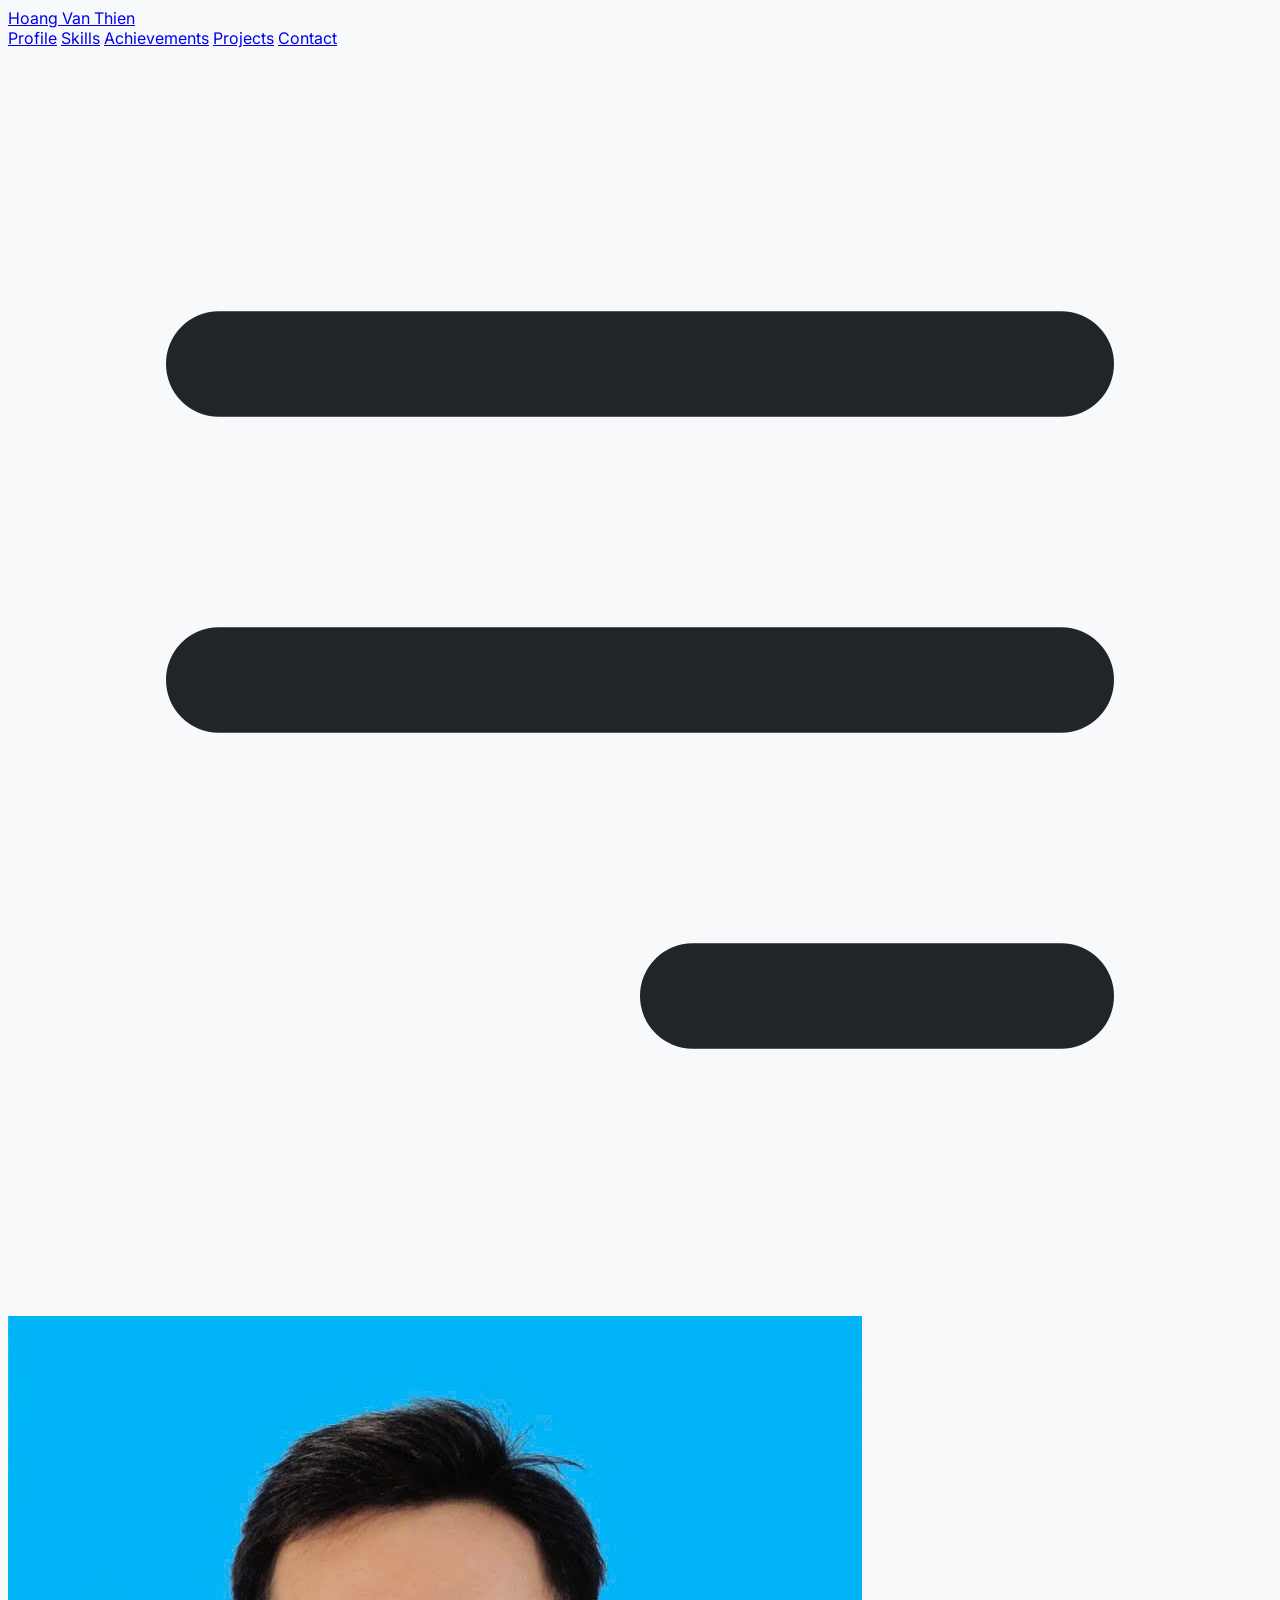
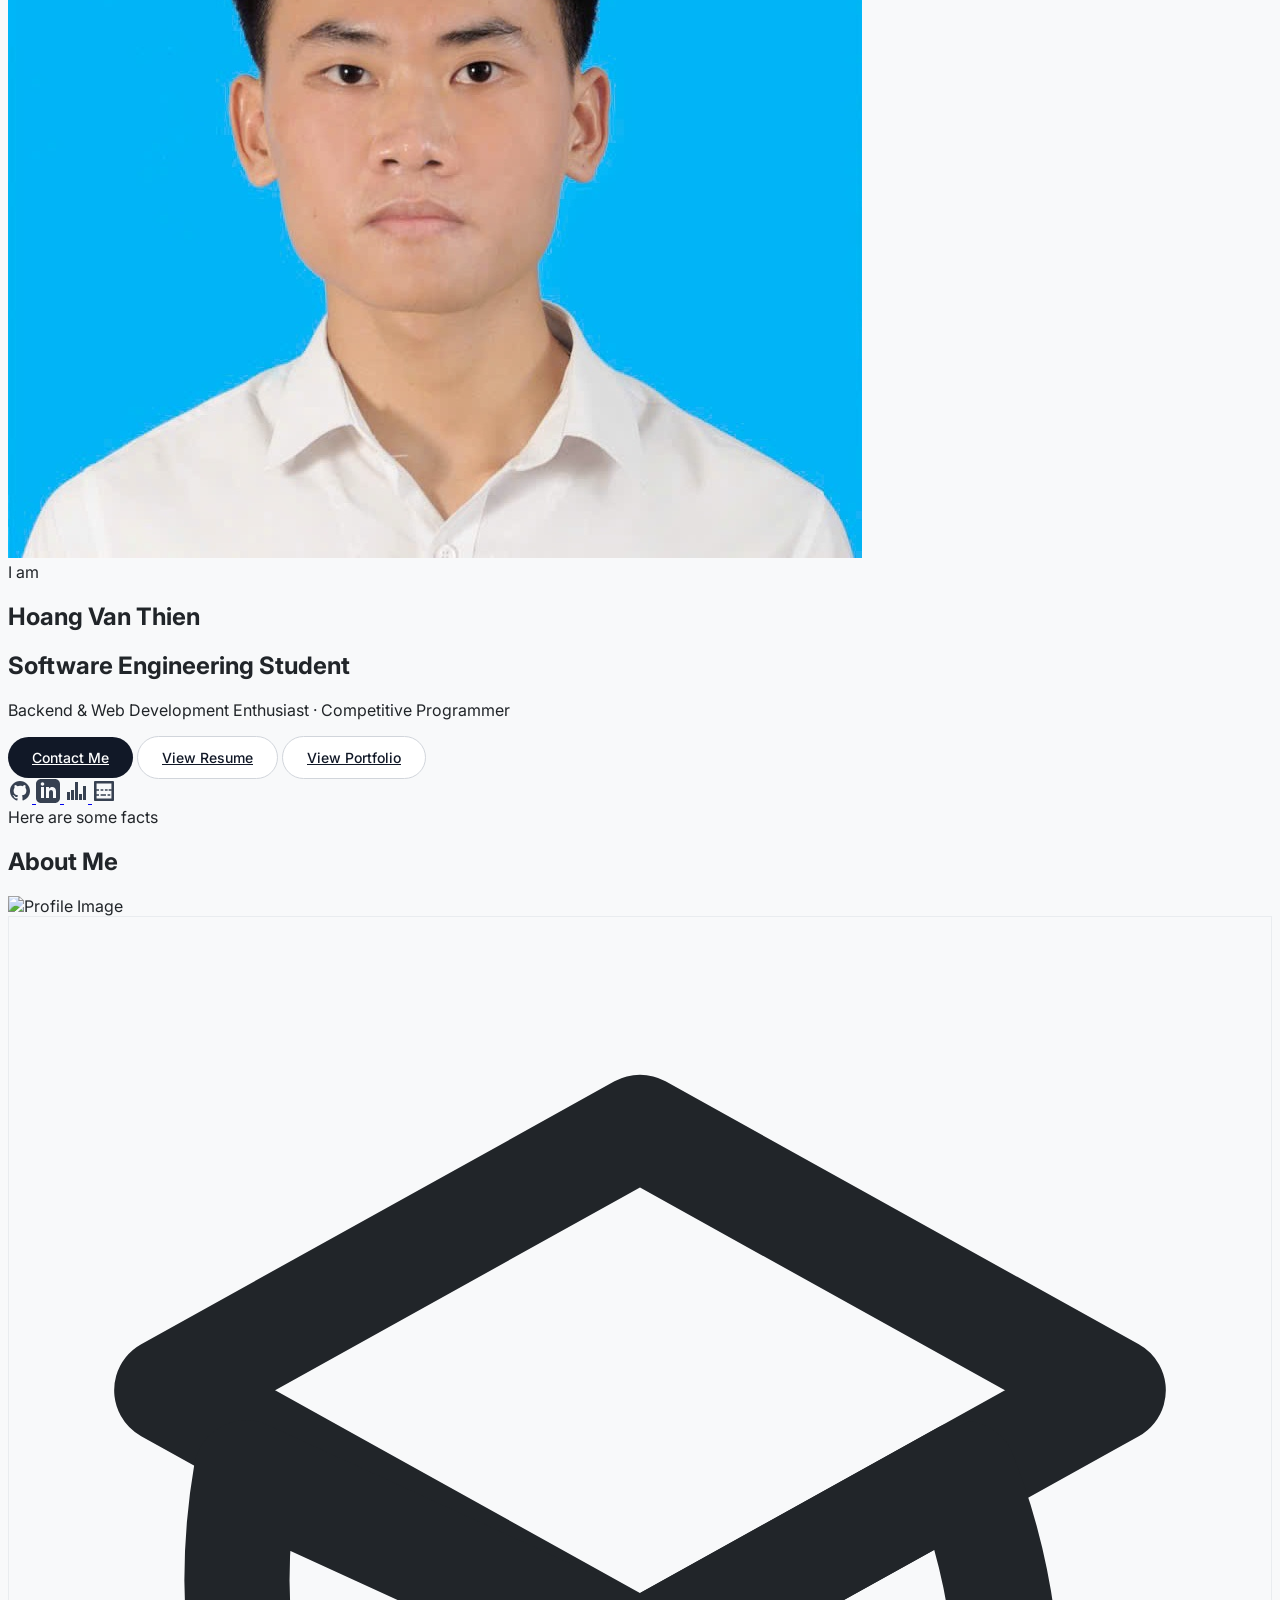
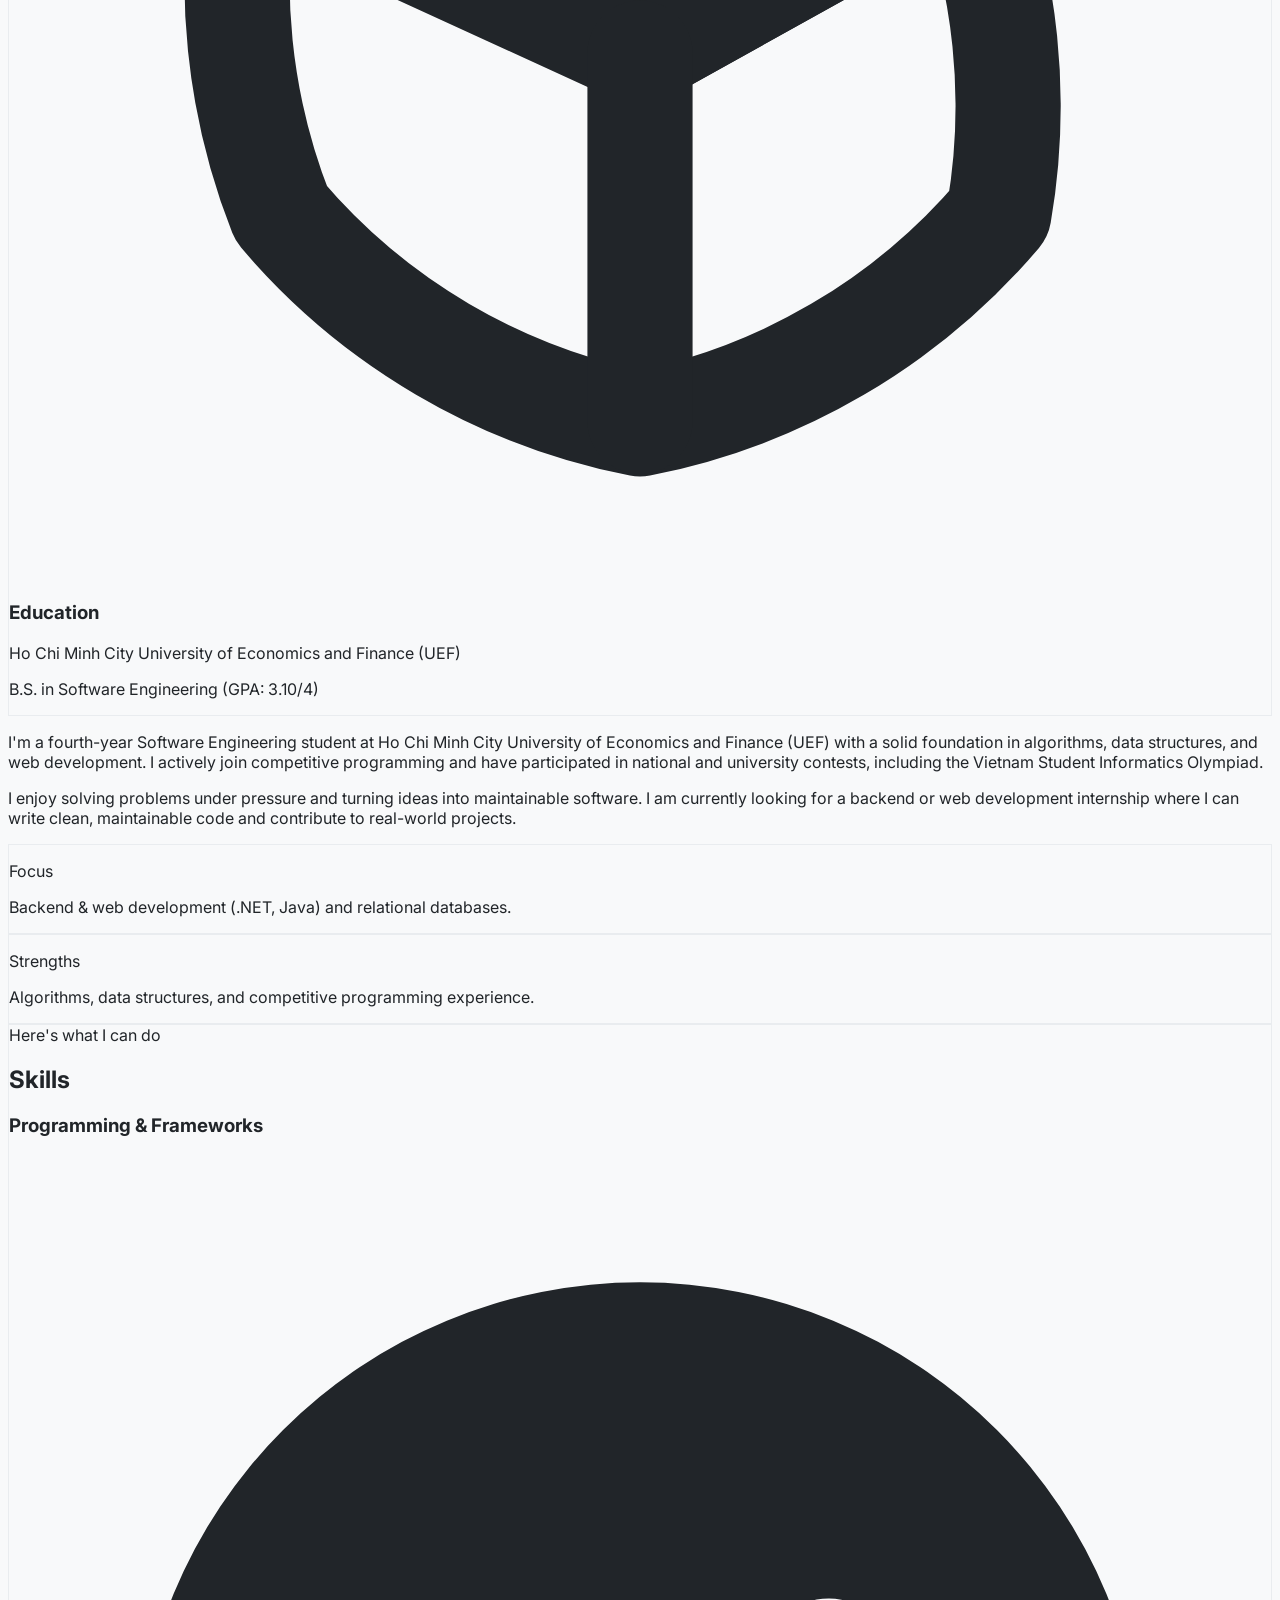
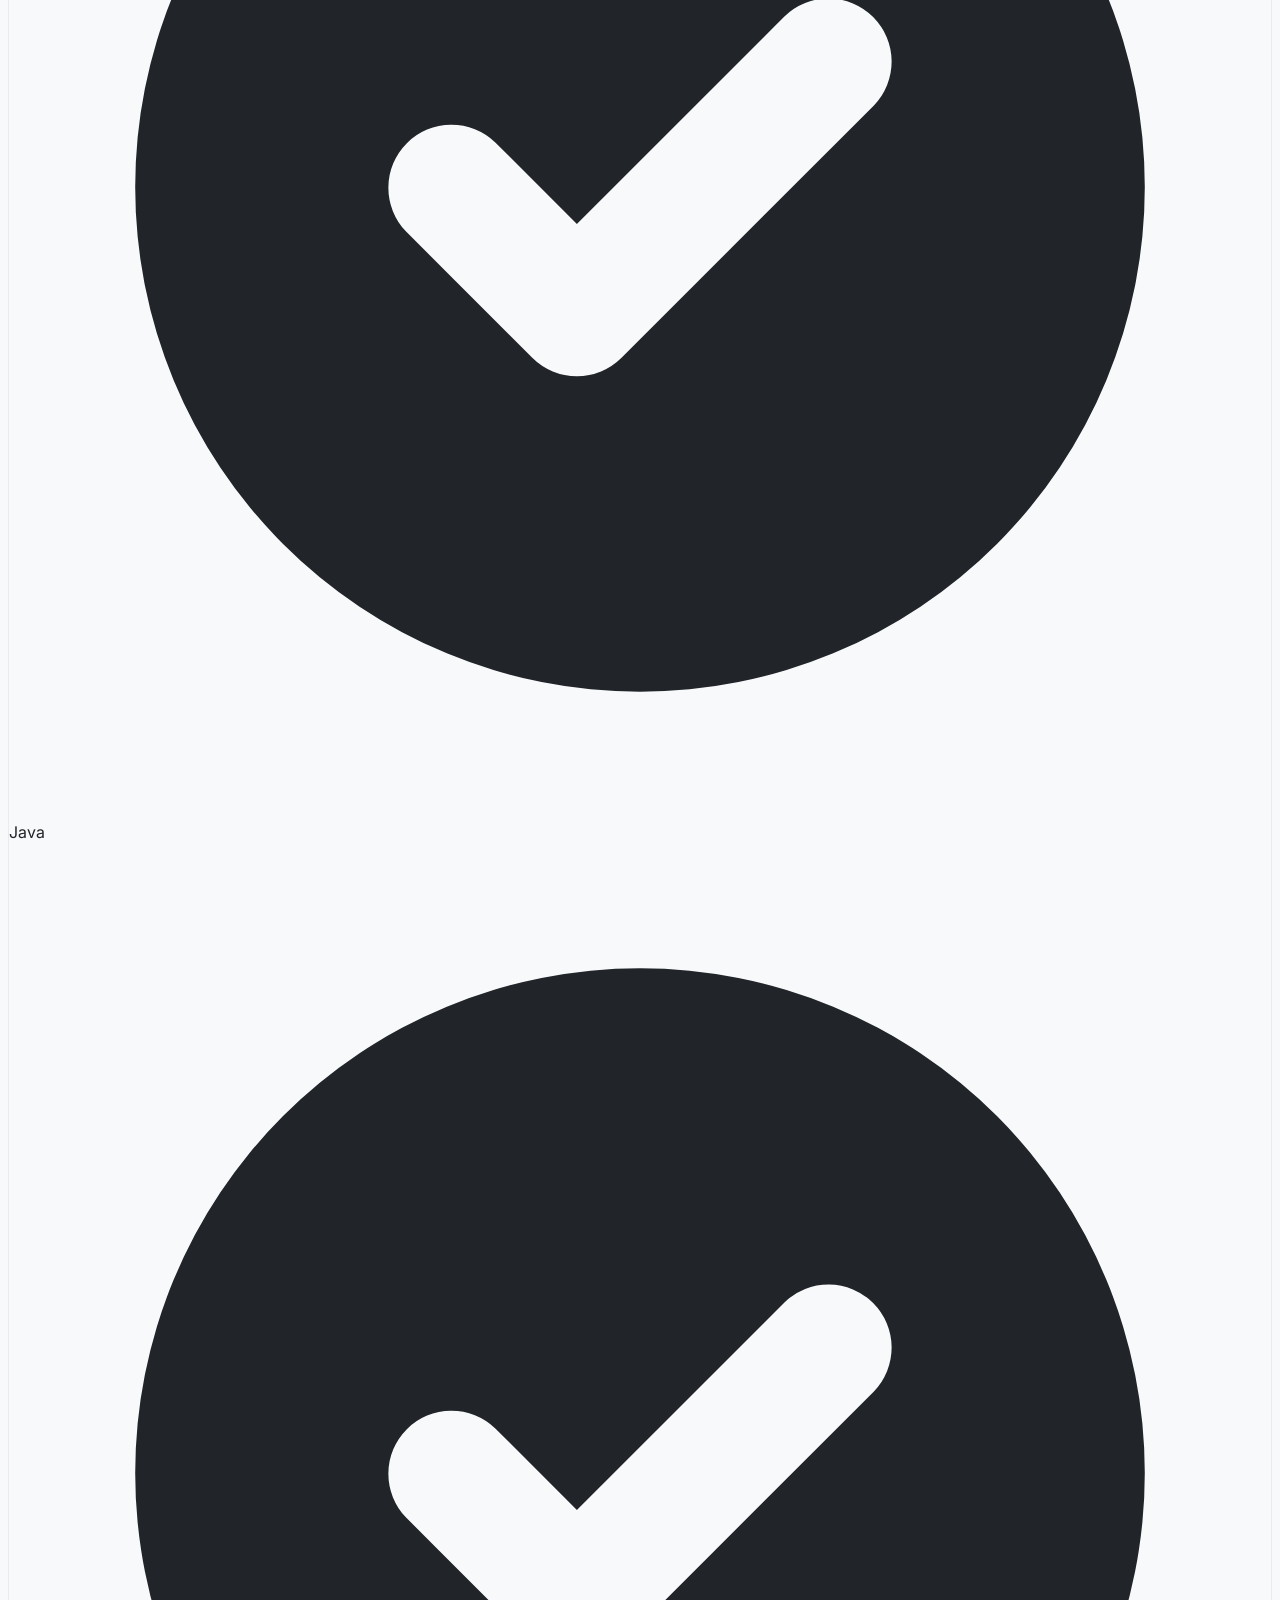
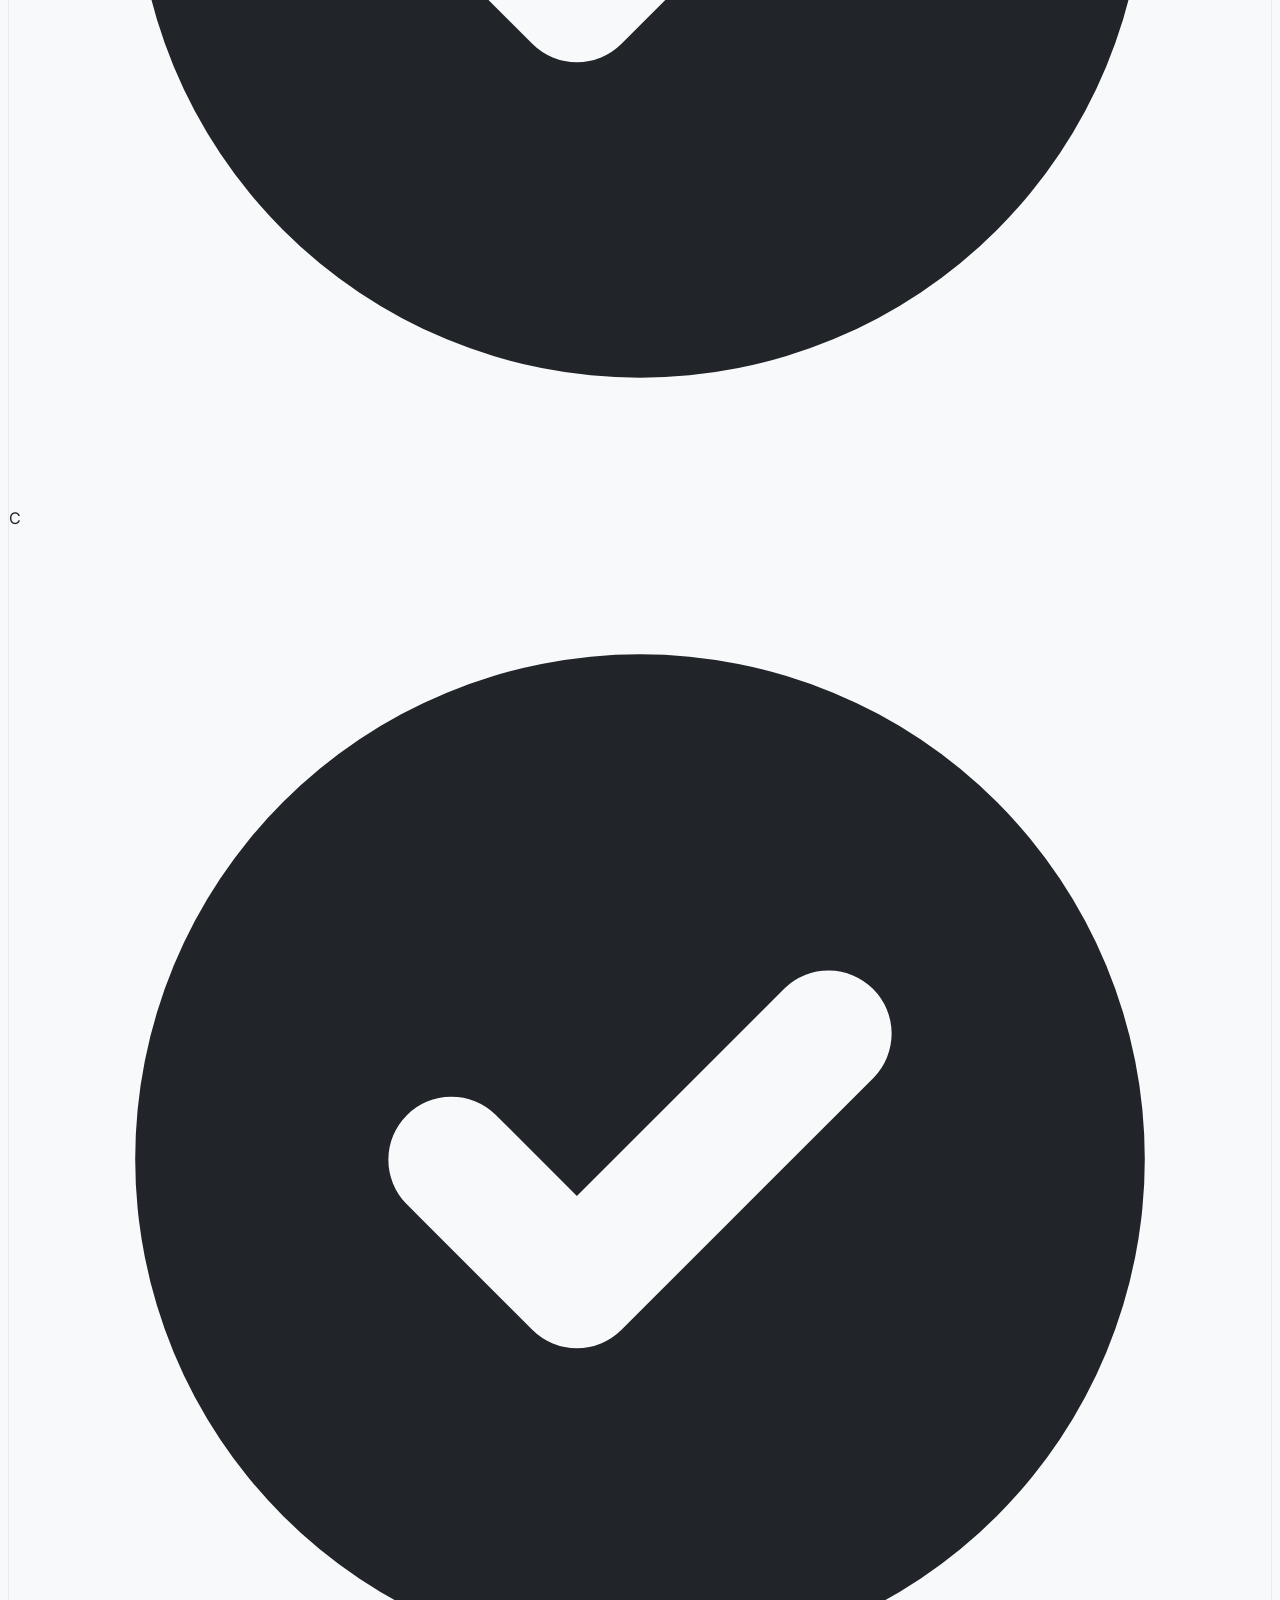
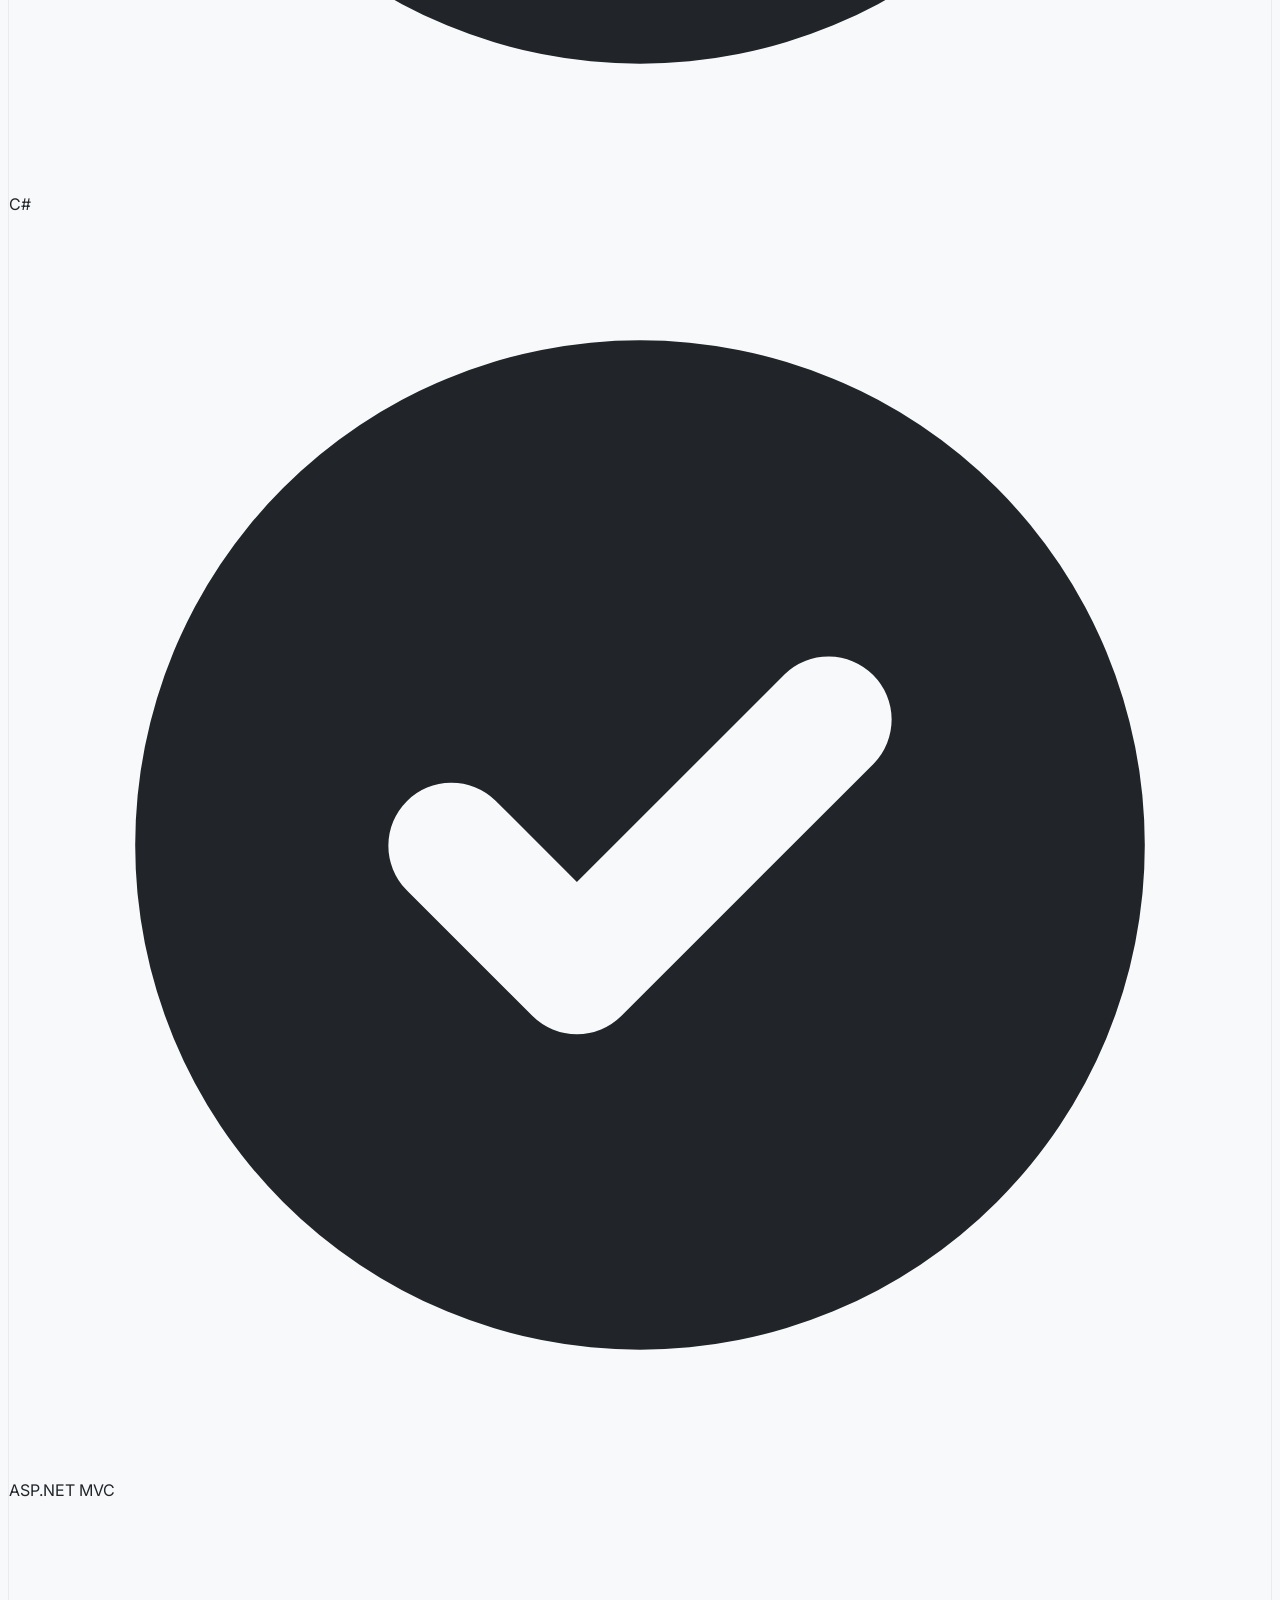
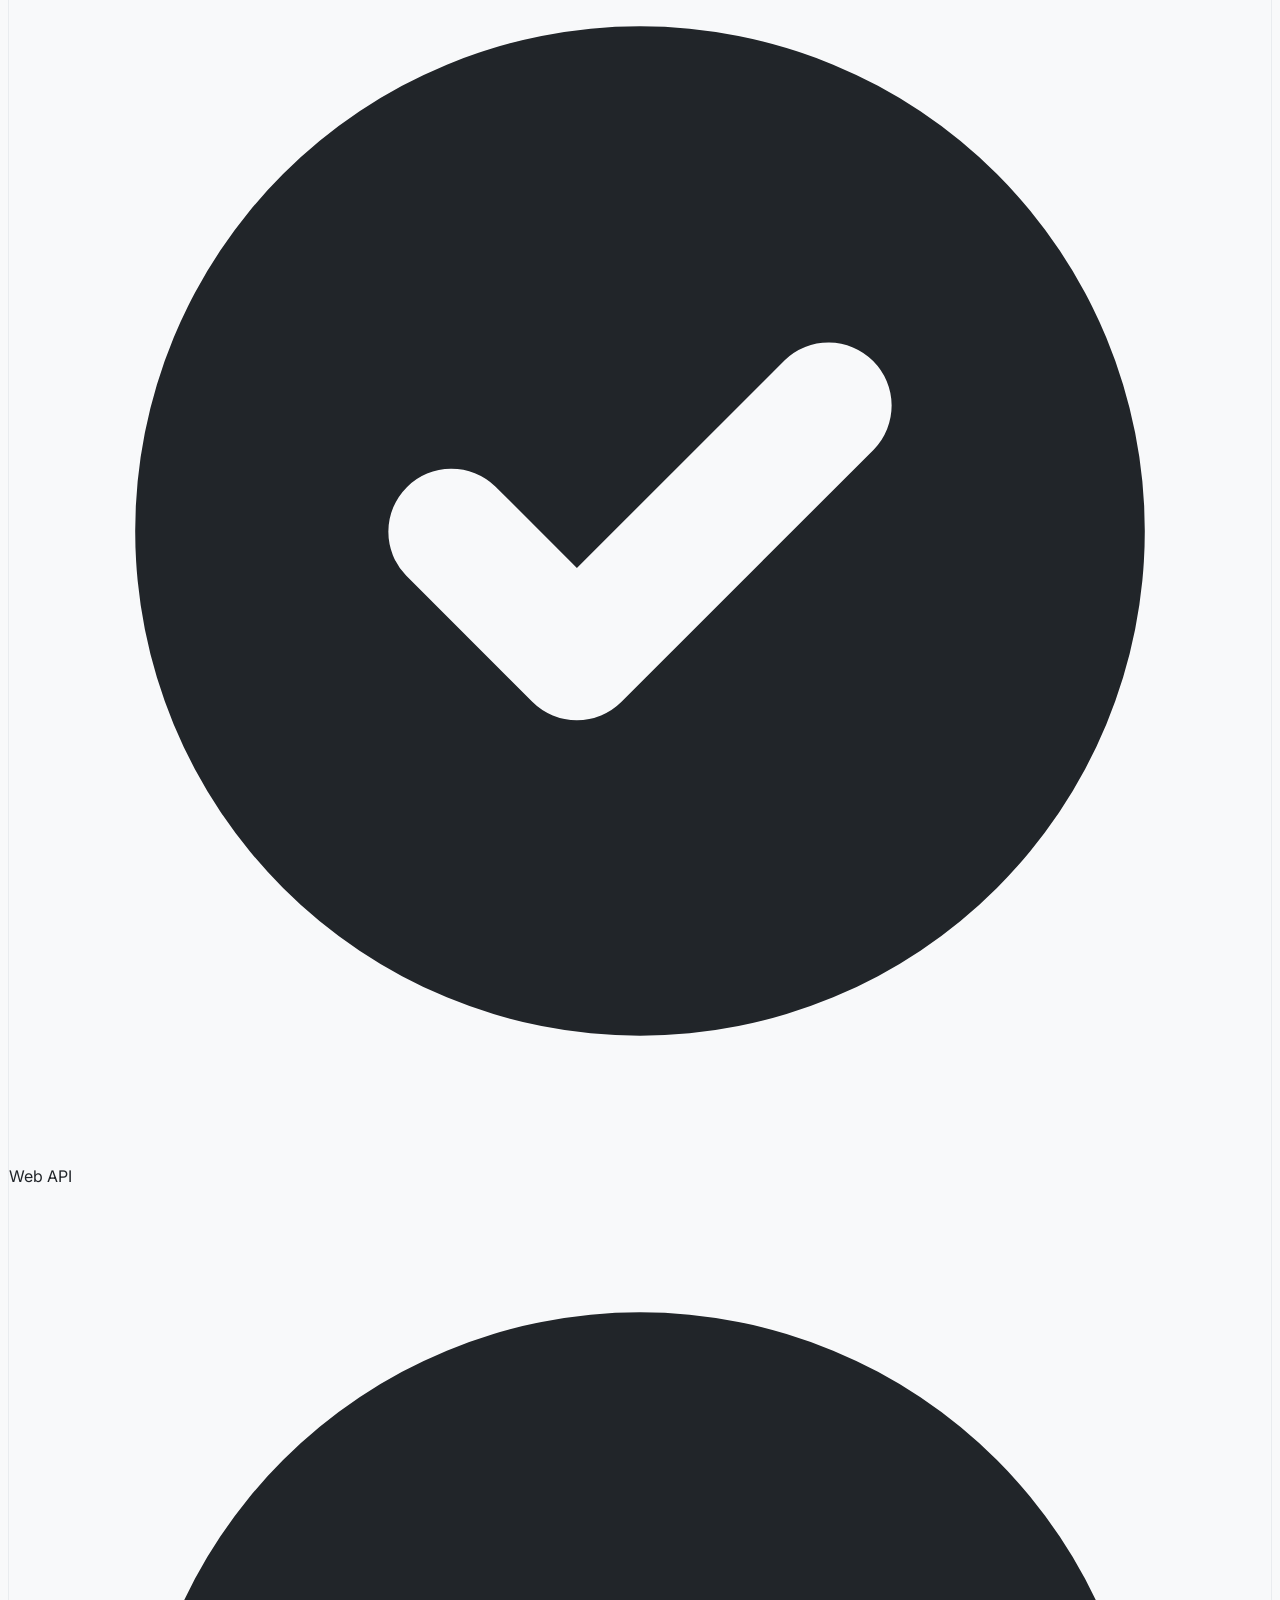
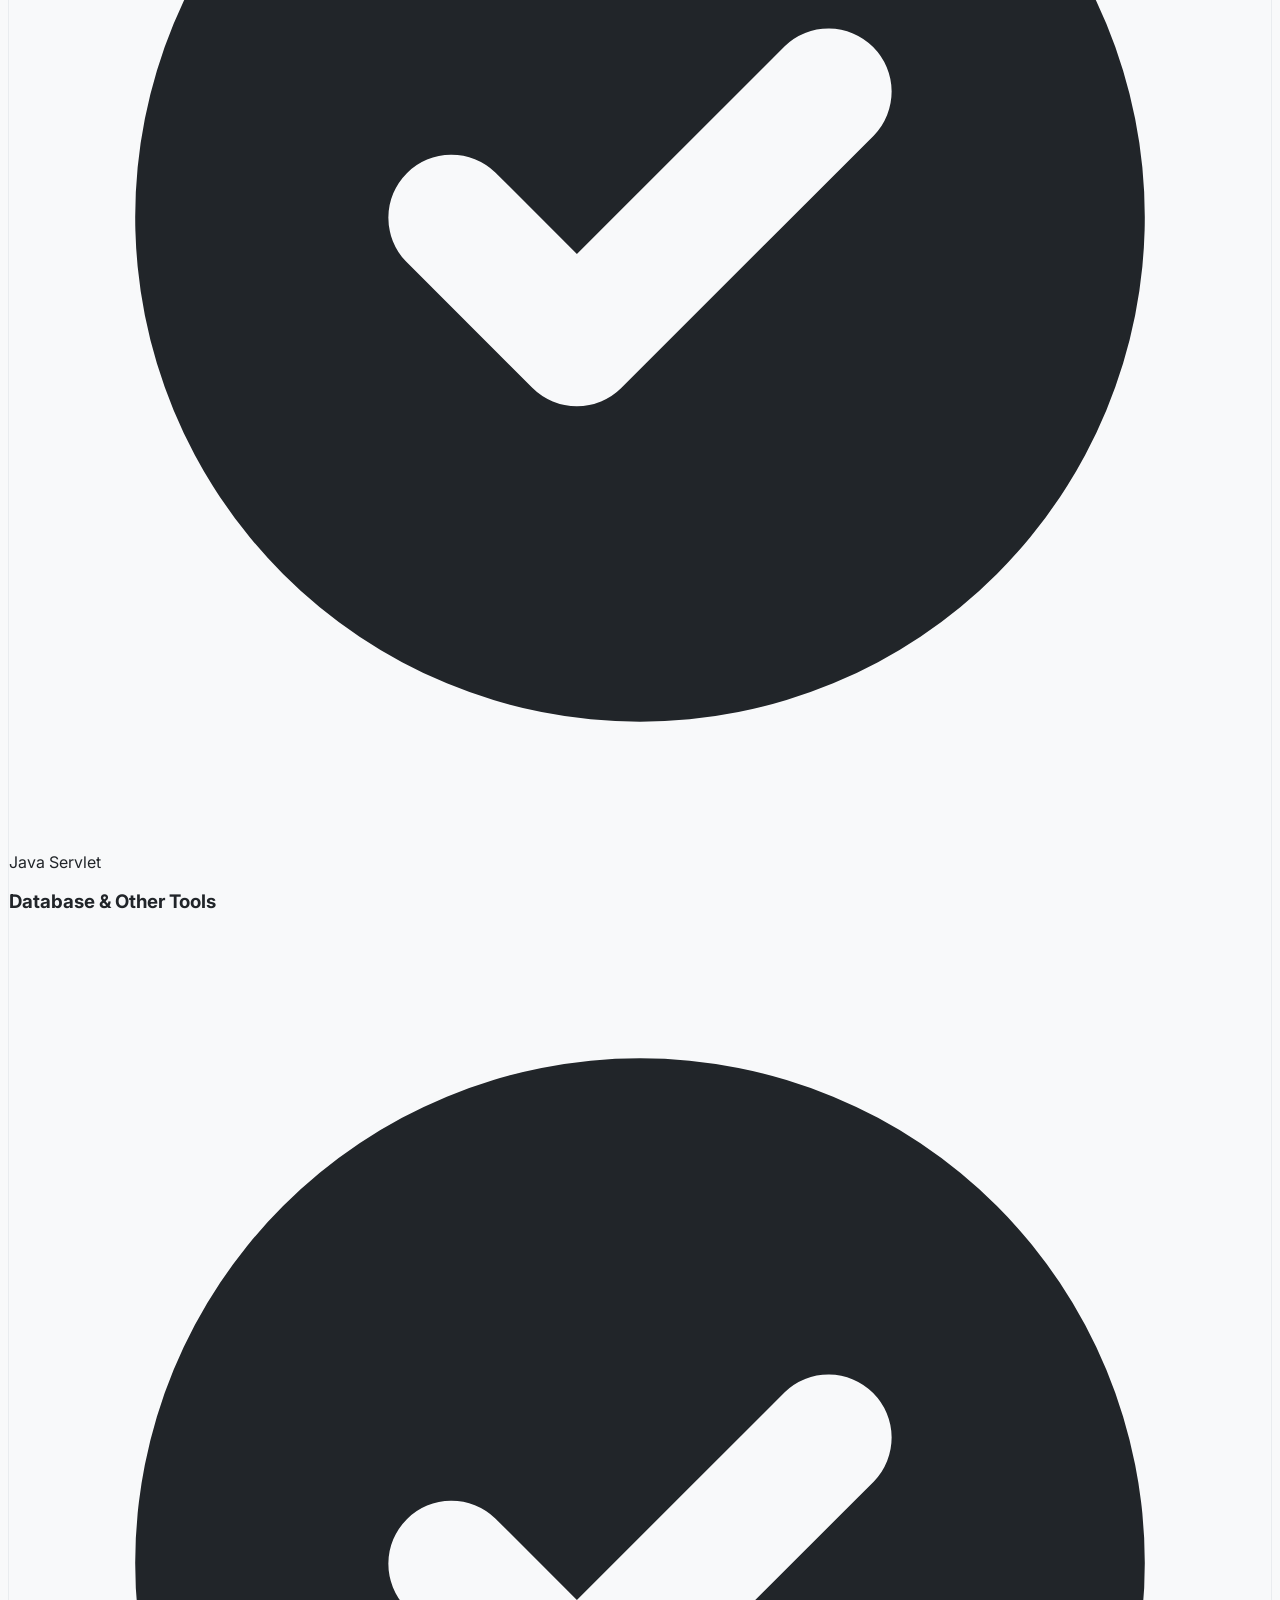
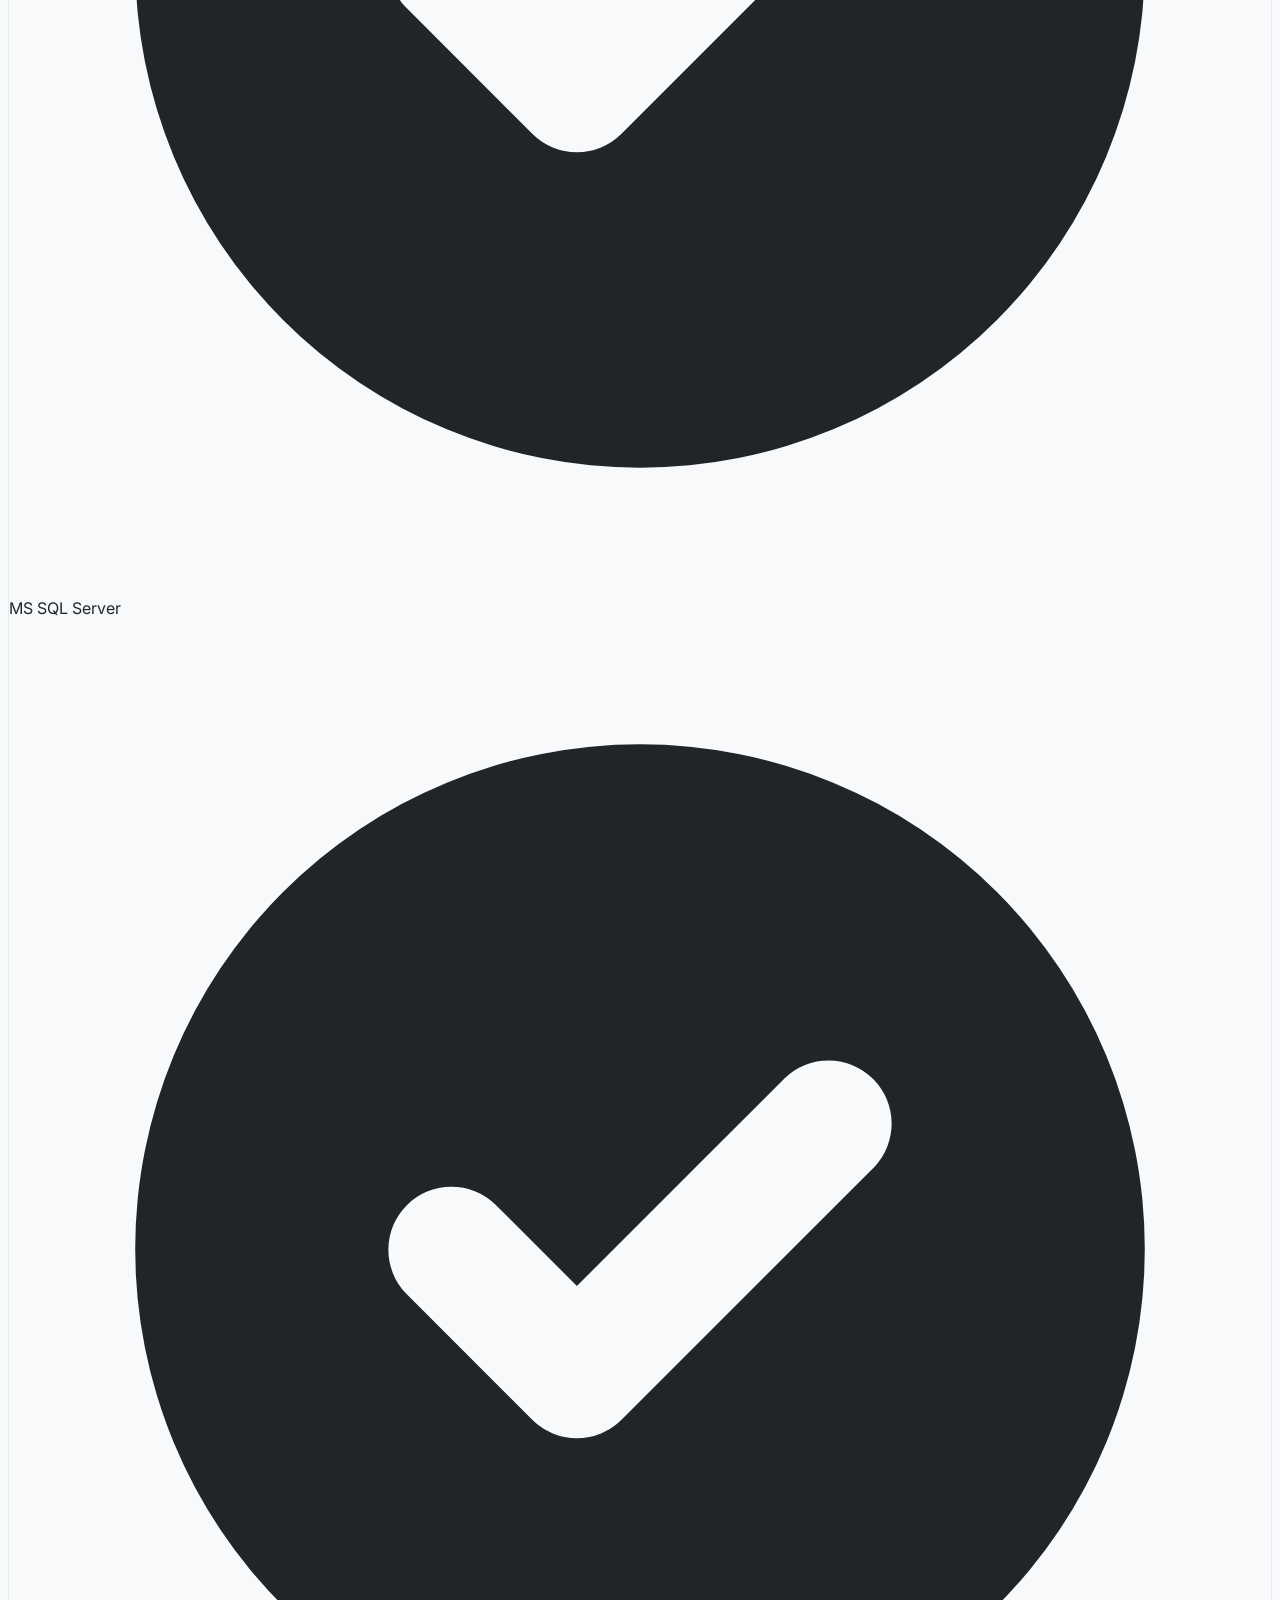
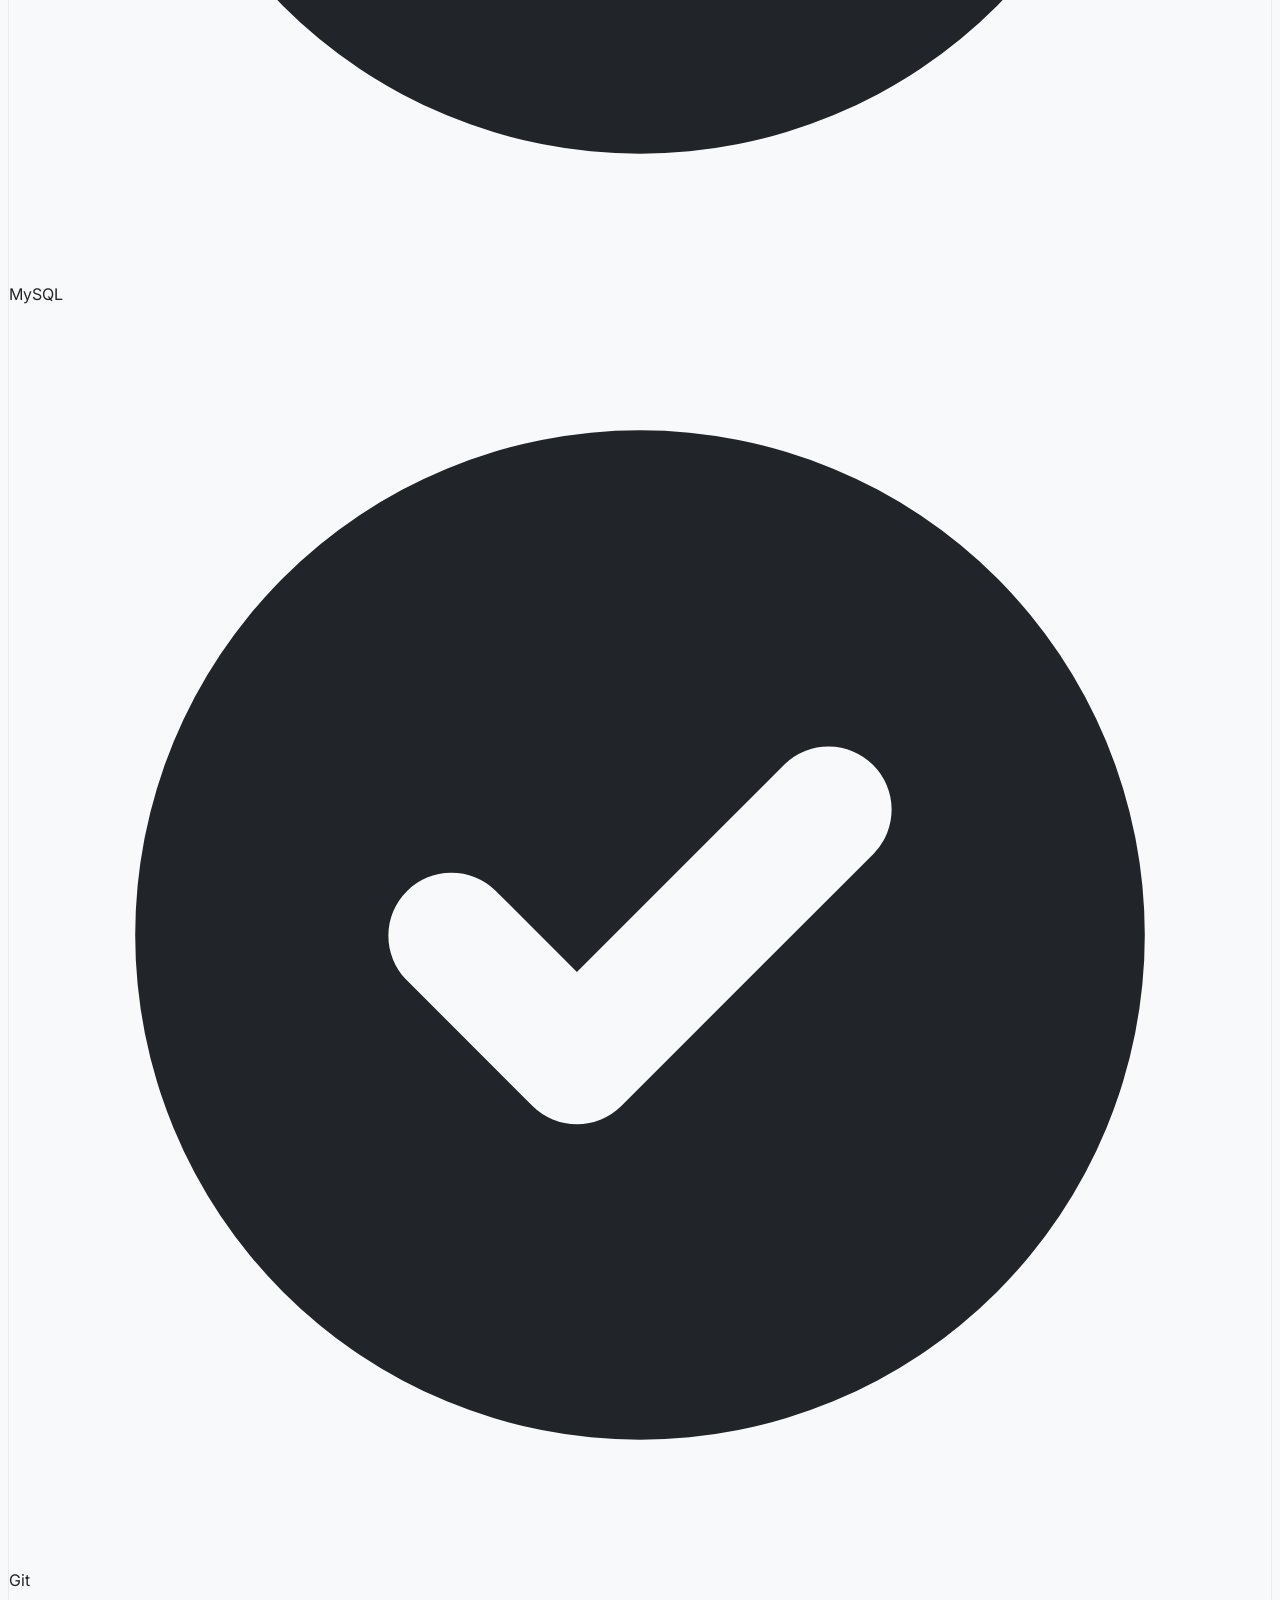
==== commit d8cb4ac1: "Update website" ====
--- a/index.html
+++ b/index.html
@@ -37,11 +37,13 @@
       <div class="hidden md:flex items-center space-x-6">
         <a href="#about" class="text-gray-700 hover:text-black transition-colors">Profile</a>
         <a href="#skills" class="text-gray-700 hover:text-black transition-colors">Skills</a>
+        <a href="#achievements" class="text-gray-700 hover:text-black transition-colors">Achievements</a>
         <a href="#projects" class="text-gray-700 hover:text-black transition-colors">Projects</a>
         <a href="#contact" class="text-gray-700 hover:text-black transition-colors">Contact</a>
       </div>
 
       <div class="md:hidden">
+        <!-- (Có thể bổ sung JS cho menu mobile sau nếu muốn) -->
         <svg class="w-6 h-6" fill="none" stroke="currentColor" viewBox="0 0 24 24" xmlns="http://www.w3.org/2000/svg">
           <path stroke-linecap="round" stroke-linejoin="round" stroke-width="2" d="M4 6h16M4 12h16m-7 6h7"></path>
         </svg>
@@ -70,10 +72,16 @@
           <span class="text-lg font-medium text-gray-600">I am</span>
           <h1 class="text-5xl md:text-6xl font-bold text-gray-900 mt-1 mb-4">Hoang Van Thien</h1>
           <h2 class="text-2xl font-medium text-gray-700">Software Engineering Student</h2>
-
-          <div class="mt-8 flex justify-center md:justify-start space-x-4">
+          <p class="mt-3 text-lg text-gray-600">
+            Backend &amp; Web Development Enthusiast · Competitive Programmer
+          </p>
+
+          <div class="mt-8 flex flex-wrap justify-center md:justify-start gap-4">
             <a href="#contact" class="btn btn-dark">Contact Me</a>
             <a href="CV_HOANGVANTHIEN.pdf" class="btn btn-light" target="_blank" rel="noopener noreferrer">View Resume</a>
+            <a href="https://alucard30dec.github.io/" class="btn btn-light" target="_blank" rel="noopener noreferrer">
+              View Portfolio
+            </a>
           </div>
 
           <!-- Social -->
@@ -139,18 +147,38 @@
               </div>
               <div>
                 <h3 class="text-xl font-semibold">Education</h3>
-                <p class="text-gray-600">Ho Chi Minh City University of Economics and Finance - UEF</p>
+                <p class="text-gray-600">Ho Chi Minh City University of Economics and Finance (UEF)</p>
                 <p class="text-gray-600">B.S. in Software Engineering (GPA: 3.10/4)</p>
               </div>
             </div>
           </div>
 
           <p class="text-lg text-gray-700 leading-relaxed">
-            I'm a fourth-year Software Engineering student with a solid foundation in algorithms, data structures, and software development. As an active member of Competitive Programming, I have participated in national and university contests, including the Vietnam Student Informatics Olympiad.
+            I'm a fourth-year Software Engineering student at Ho Chi Minh City University of Economics and Finance (UEF)
+            with a solid foundation in algorithms, data structures, and web development. I actively join competitive
+            programming and have participated in national and university contests, including the Vietnam Student
+            Informatics Olympiad.
           </p>
           <p class="text-lg text-gray-700 leading-relaxed mt-4">
-            I am able to solve problems under pressure and am ready to apply my technical skills to real-life projects. I am currently looking for an internship where I can deliver clean code while gaining more experience.
+            I enjoy solving problems under pressure and turning ideas into maintainable software. I am currently looking
+            for a backend or web development internship where I can write clean, maintainable code and contribute to
+            real-world projects.
           </p>
+
+          <div class="mt-6 grid grid-cols-1 sm:grid-cols-2 gap-4 text-left">
+            <div class="bg-white p-4 rounded-xl card-border">
+              <p class="font-semibold text-gray-800 mb-1">Focus</p>
+              <p class="text-gray-600">
+                Backend &amp; web development (.NET, Java) and relational databases.
+              </p>
+            </div>
+            <div class="bg-white p-4 rounded-xl card-border">
+              <p class="font-semibold text-gray-800 mb-1">Strengths</p>
+              <p class="text-gray-600">
+                Algorithms, data structures, and competitive programming experience.
+              </p>
+            </div>
+          </div>
         </div>
       </div>
     </section>
@@ -164,7 +192,7 @@
 
       <div class="grid grid-cols-1 md:grid-cols-2 gap-8">
         <div class="bg-gray-50 p-8 rounded-2xl border border-gray-200">
-          <h3 class="text-2xl font-semibold mb-6 text-center">Programming & Frameworks</h3>
+          <h3 class="text-2xl font-semibold mb-6 text-center">Programming &amp; Frameworks</h3>
           <div class="grid grid-cols-2 gap-x-6 gap-y-4">
             <div class="flex items-center space-x-3">
               <svg class="w-5 h-5 text-green-500 flex-shrink-0" fill="currentColor" viewBox="0 0 20 20"><path fill-rule="evenodd" d="M10 18a8 8 0 100-16 8 8 0 000 16zm3.707-9.293a1 1 0 00-1.414-1.414L9 10.586 7.707 9.293a1 1 0 00-1.414 1.414l2 2a1 1 0 001.414 0l4-4z" clip-rule="evenodd"></path></svg>
@@ -194,7 +222,7 @@
         </div>
 
         <div class="bg-gray-50 p-8 rounded-2xl border border-gray-200">
-          <h3 class="text-2xl font-semibold mb-6 text-center">Database & Other Tools</h3>
+          <h3 class="text-2xl font-semibold mb-6 text-center">Database &amp; Other Tools</h3>
           <div class="grid grid-cols-2 gap-x-6 gap-y-4">
             <div class="flex items-center space-x-3">
               <svg class="w-5 h-5 text-green-500 flex-shrink-0" fill="currentColor" viewBox="0 0 20 20"><path fill-rule="evenodd" d="M10 18a8 8 0 100-16 8 8 0 000 16zm3.707-9.293a1 1 0 00-1.414-1.414L9 10.586 7.707 9.293a1 1 0 00-1.414 1.414l2 2a1 1 0 001.414 0l4-4z" clip-rule="evenodd"></path></svg>
@@ -210,12 +238,49 @@
             </div>
             <div class="flex items-center space-x-3">
               <svg class="w-5 h-5 text-green-500 flex-shrink-0" fill="currentColor" viewBox="0 0 20 20"><path fill-rule="evenodd" d="M10 18a8 8 0 100-16 8 8 0 000 16zm3.707-9.293a1 1 0 00-1.414-1.414L9 10.586 7.707 9.293a1 1 0 00-1.414 1.414l2 2a1 1 0 001.414 0l4-4z" clip-rule="evenodd"></path></svg>
-              <span class="text-lg">Machine Learning (C++)</span>
+              <span class="text-lg">Data Structures &amp; Algorithms</span>
             </div>
             <div class="flex items-center space-x-3">
               <svg class="w-5 h-5 text-green-500 flex-shrink-0" fill="currentColor" viewBox="0 0 20 20"><path fill-rule="evenodd" d="M10 18a8 8 0 100-16 8 8 0 000 16zm3.707-9.293a1 1 0 00-1.414-1.414L9 10.586 7.707 9.293a1 1 0 00-1.414 1.414l2 2a1 1 0 001.414 0l4-4z" clip-rule="evenodd"></path></svg>
               <span class="text-lg">MVC Pattern</span>
             </div>
+          </div>
+        </div>
+      </div>
+    </section>
+
+    <!-- Achievements -->
+    <section id="achievements" class="py-24">
+      <div class="text-center mb-10">
+        <span class="text-sm font-medium text-gray-500">Competitive programming &amp; awards</span>
+        <h2 class="text-4xl font-bold mt-1">Achievements</h2>
+      </div>
+
+      <div class="grid grid-cols-1 md:grid-cols-2 gap-8">
+        <div class="bg-white p-8 rounded-2xl card-border">
+          <h3 class="text-2xl font-semibold mb-4">Competitions</h3>
+          <ul class="space-y-3 text-left text-gray-700">
+            <li>• 2nd Place – FIT Code Contest 2025, UEF</li>
+            <li>• 3rd Place – FIT Code Contest 2024, UEF</li>
+            <li>• 3rd Place – FIT Code Contest 2023, UEF</li>
+            <li>• Participant – Vietnam Student Informatics Olympiad</li>
+          </ul>
+        </div>
+
+        <div class="bg-white p-8 rounded-2xl card-border">
+          <h3 class="text-2xl font-semibold mb-4">Other Awards &amp; Activities</h3>
+          <ul class="space-y-3 text-left text-gray-700">
+            <li>• 3rd Place – UEF Math Olympiad 2023</li>
+            <li>• Active member of the university competitive programming club.</li>
+            <li>• Regular practice on Codeforces (HgThien) and LeetCode (alucard30dec).</li>
+          </ul>
+          <div class="mt-4 flex flex-wrap gap-3">
+            <a href="https://codeforces.com/profile/HgThien" class="btn btn-light text-sm" target="_blank" rel="noopener noreferrer">
+              View Codeforces
+            </a>
+            <a href="https://leetcode.com/alucard30dec" class="btn btn-light text-sm" target="_blank" rel="noopener noreferrer">
+              View LeetCode
+            </a>
           </div>
         </div>
       </div>
@@ -224,7 +289,11 @@
     <!-- Projects -->
     <section id="projects" class="py-24">
       <div class="text-center mb-12">
+        <span class="text-sm font-medium text-gray-500">Things I've built</span>
         <h2 class="text-5xl font-extrabold tracking-tight mt-1">Projects</h2>
+        <p class="mt-3 text-gray-600 max-w-2xl mx-auto">
+          A selection of academic and personal projects focused on backend, web development and mobile apps.
+        </p>
       </div>
 
       <!-- Khối bao bọc để đặt nút ra ngoài không đè lên card -->
@@ -255,7 +324,10 @@
 
     <!-- Contact -->
     <section id="contact" class="py-24 text-center">
-      <h2 class="text-5xl font-extrabold tracking-tight mt-1 mb-12">Contact</h2>
+      <h2 class="text-5xl font-extrabold tracking-tight mt-1 mb-6">Contact</h2>
+      <p class="text-gray-600 max-w-xl mx-auto mb-10">
+        I'm open to backend or web development internship opportunities. Feel free to reach out via email or phone.
+      </p>
 
       <div class="flex flex-col sm:flex-row justify-center items-center gap-4">
         <!-- Gmail -->
@@ -284,11 +356,19 @@
       <div class="flex justify-center space-x-6 mb-6 md:hidden">
         <a href="#about" class="text-gray-700 hover:text-black transition-colors">Profile</a>
         <a href="#skills" class="text-gray-700 hover:text-black transition-colors">Skills</a>
+        <a href="#achievements" class="text-gray-700 hover:text-black transition-colors">Achievements</a>
         <a href="#projects" class="text-gray-700 hover:text-black transition-colors">Projects</a>
         <a href="#contact" class="text-gray-700 hover:text-black transition-colors">Contact</a>
       </div>
       <p class="text-gray-500 text-sm">
         Copyright © 2025 Hoang Van Thien. All Rights Reserved.
+      </p>
+      <p class="text-gray-400 text-xs mt-2">
+        Portfolio:
+        <a href="https://alucard30dec.github.io/" target="_blank" rel="noopener noreferrer"
+           class="underline hover:text-gray-600">
+          alucard30dec.github.io
+        </a>
       </p>
     </div>
   </footer>
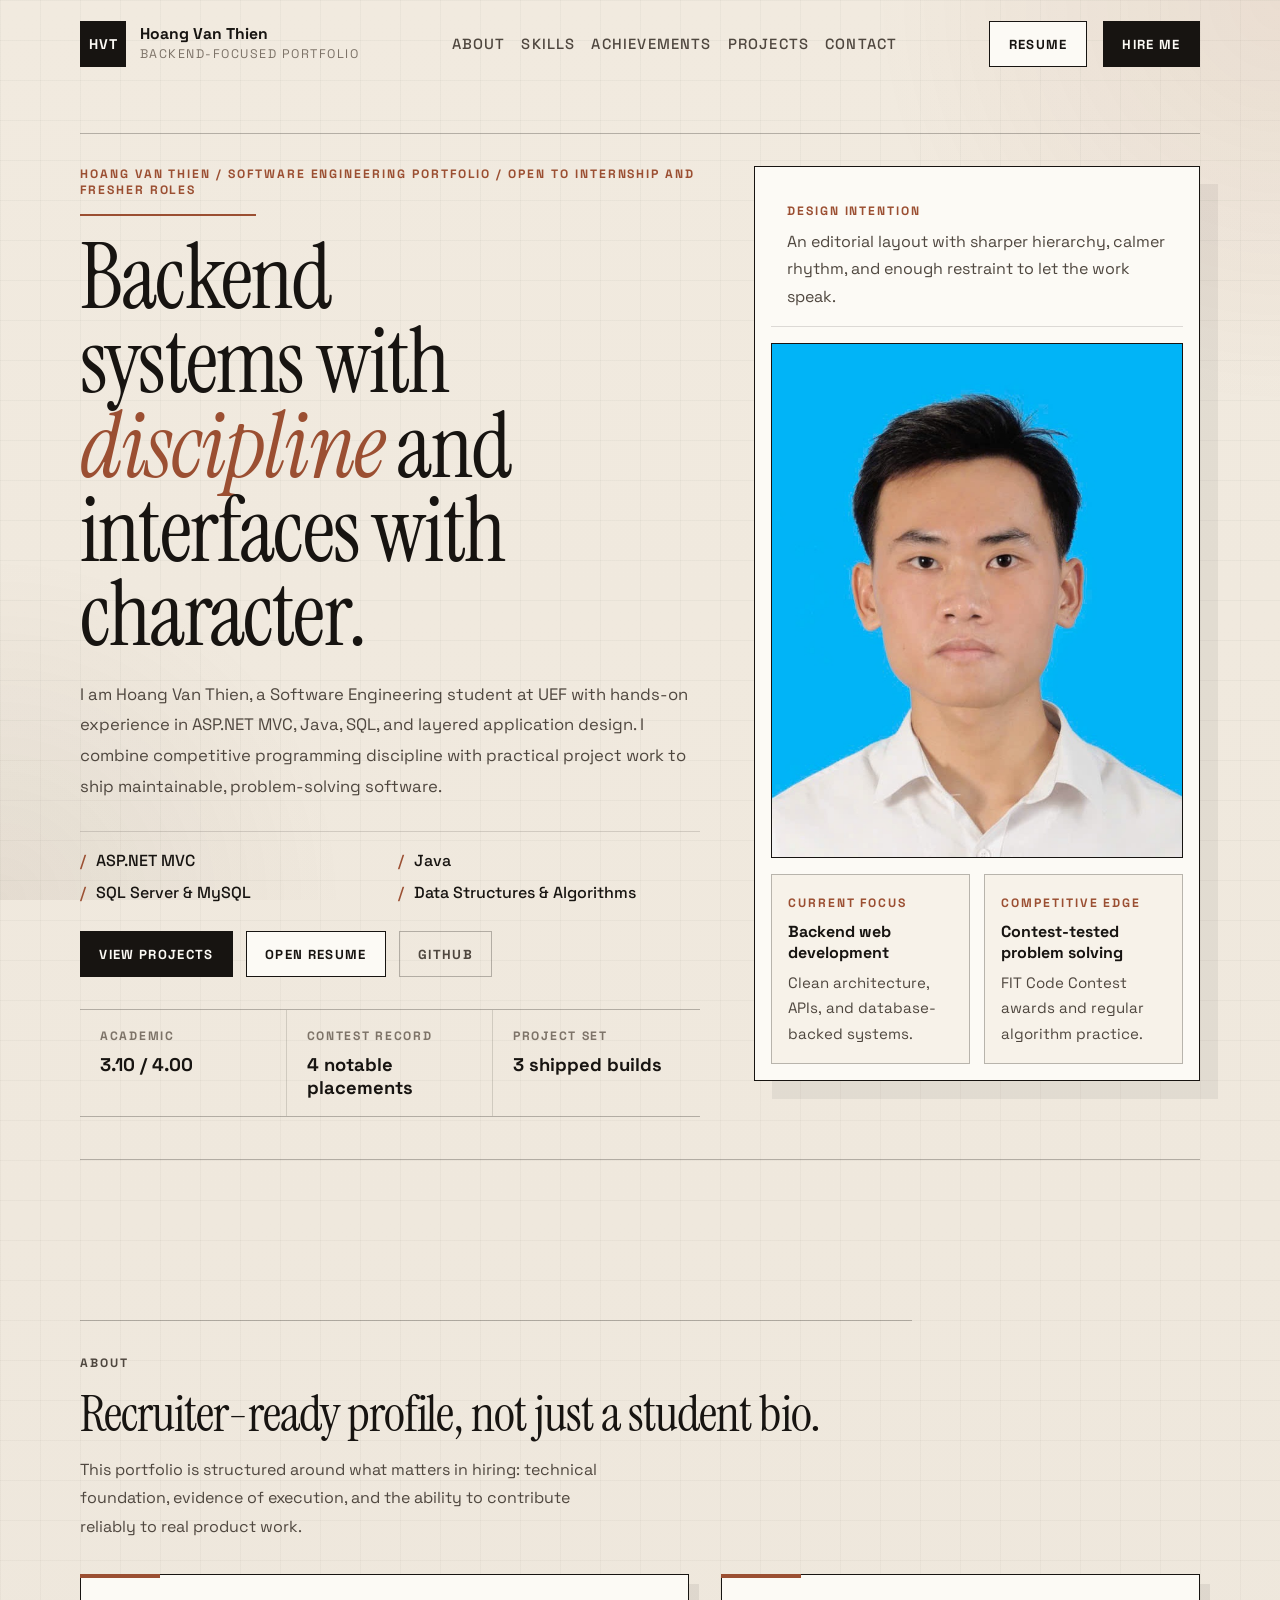
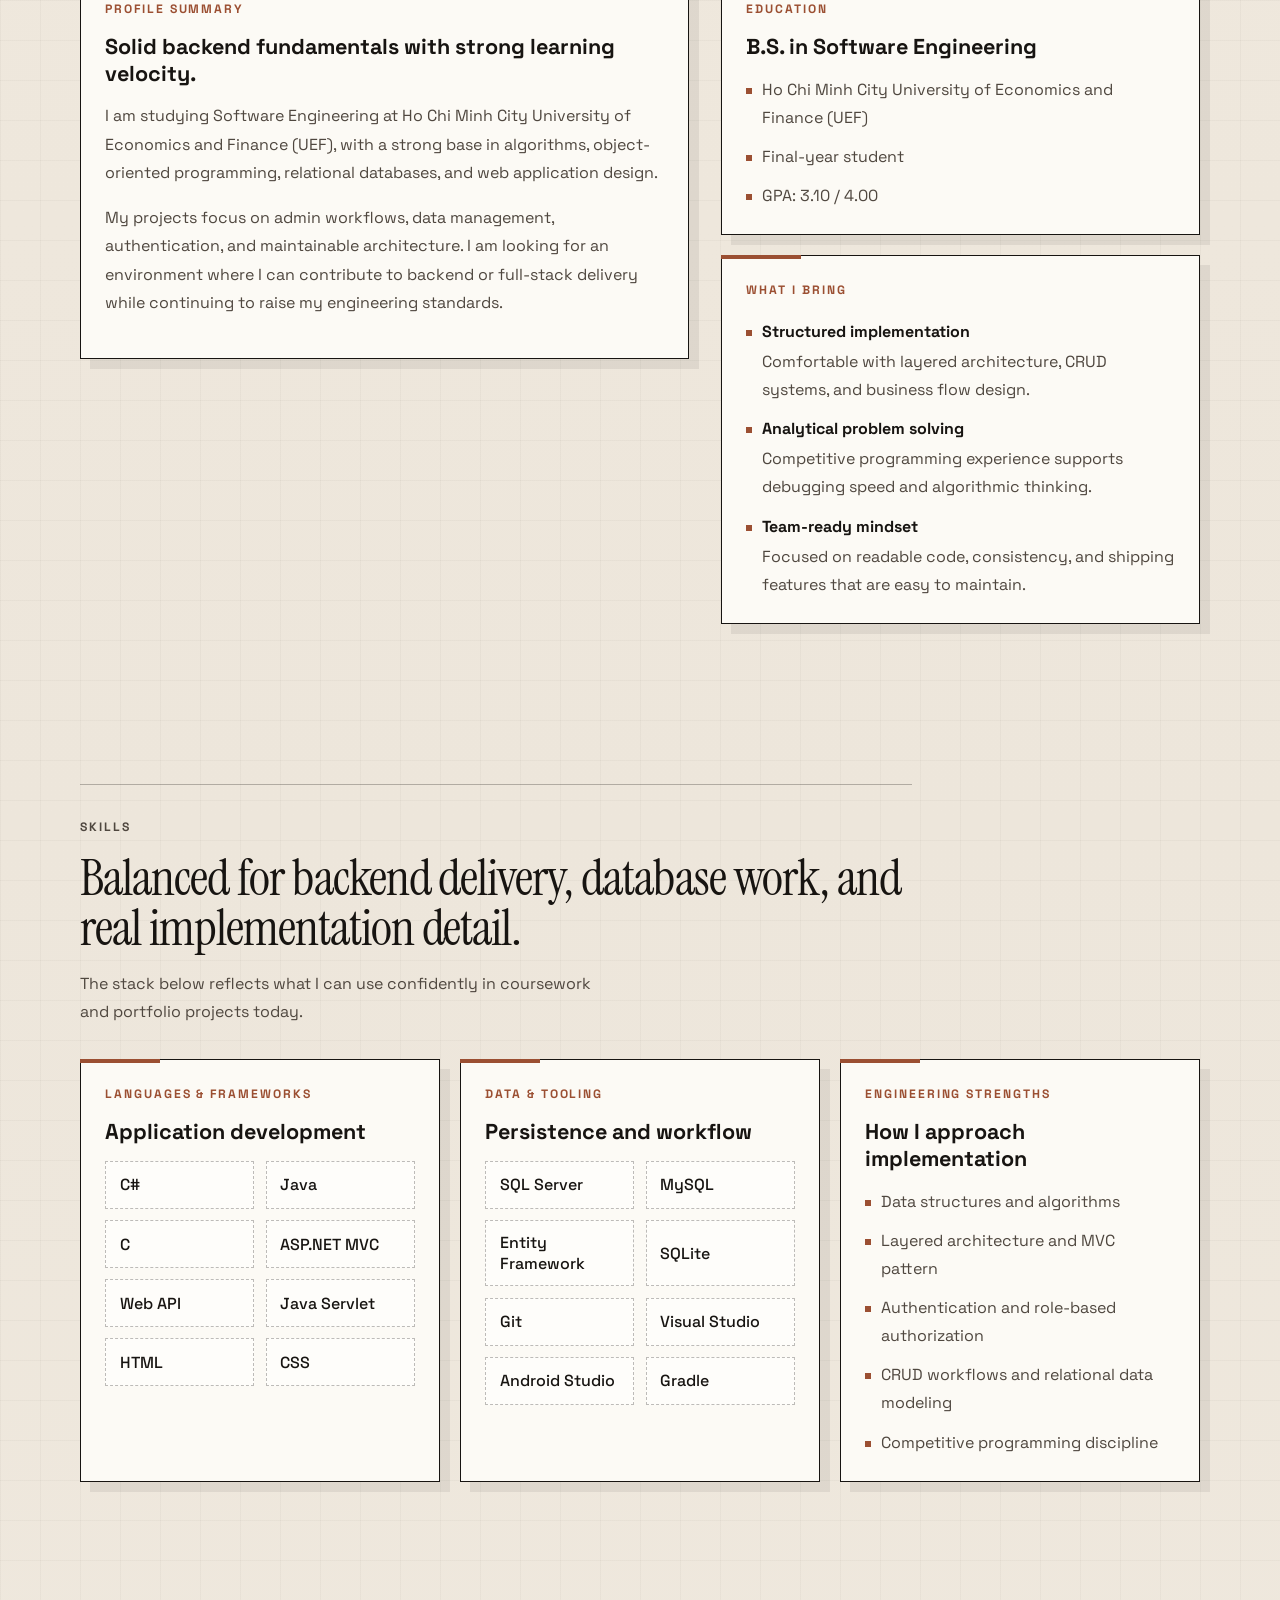
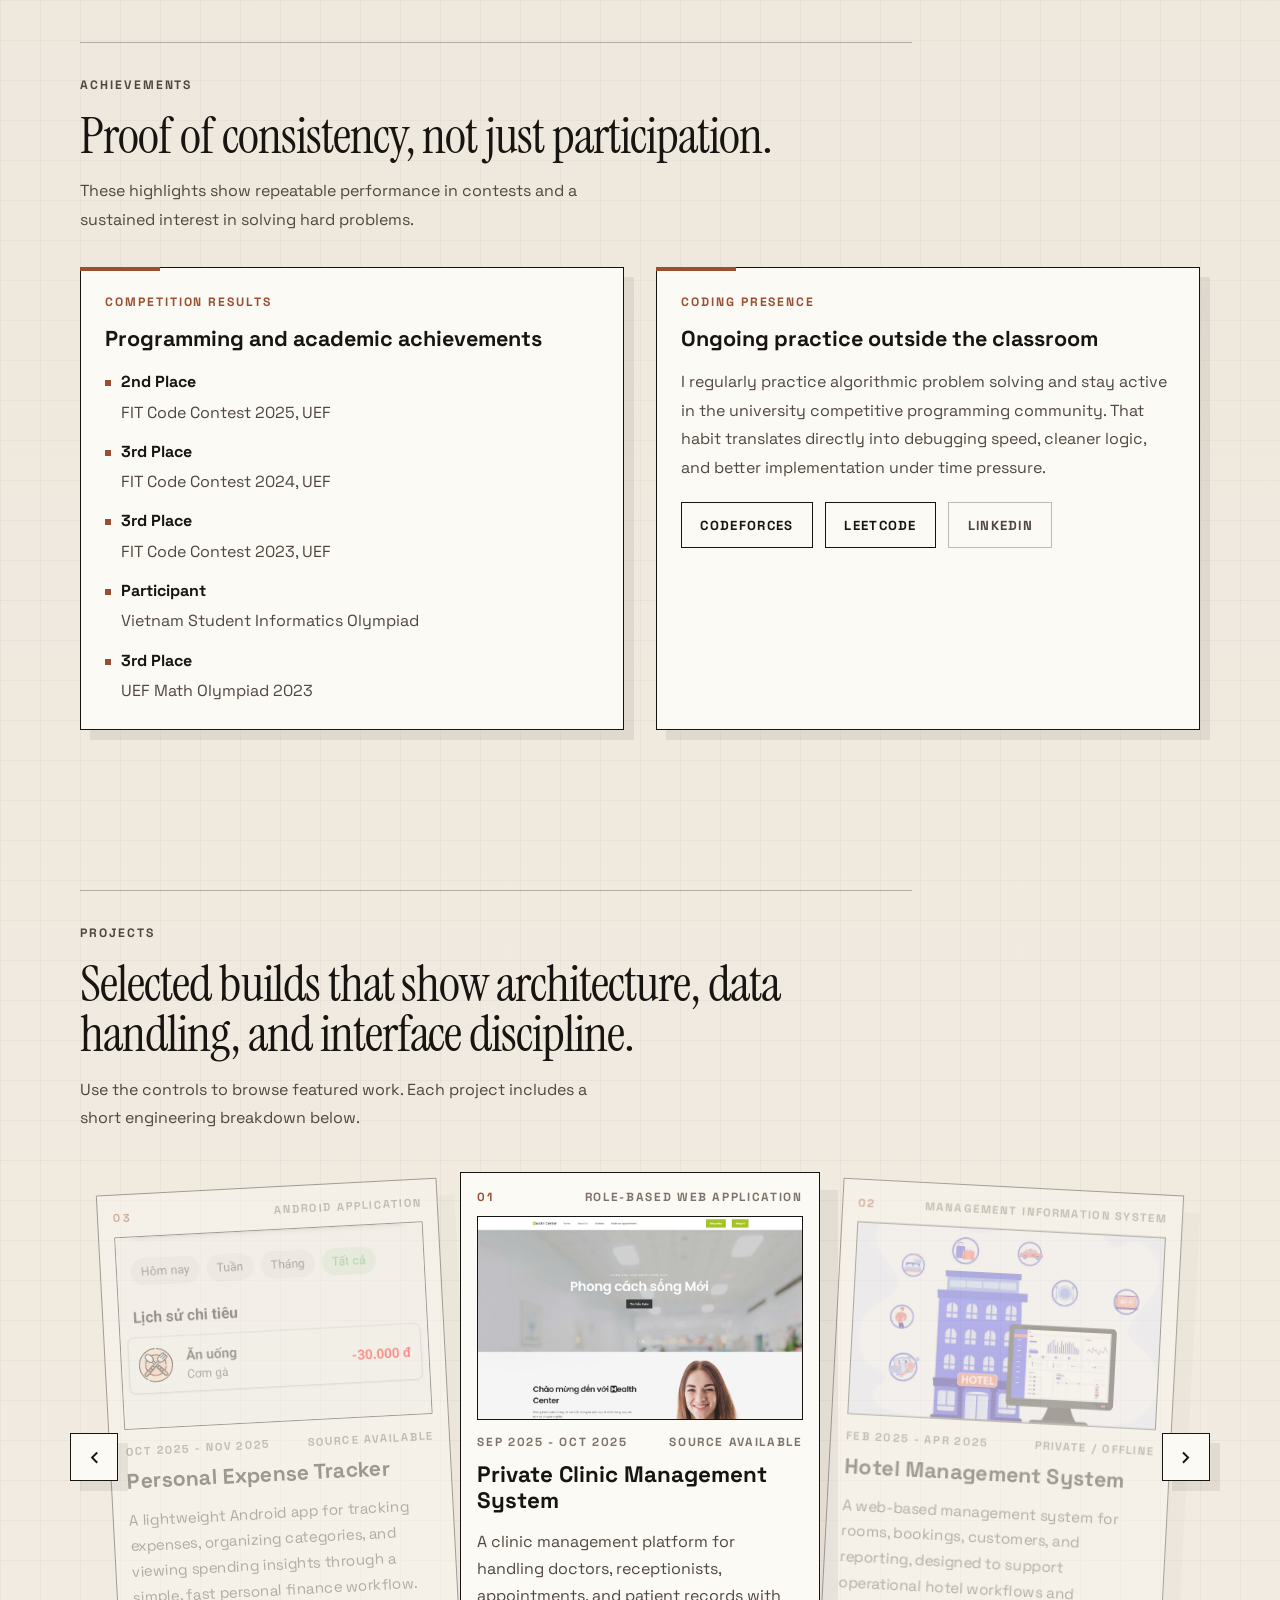
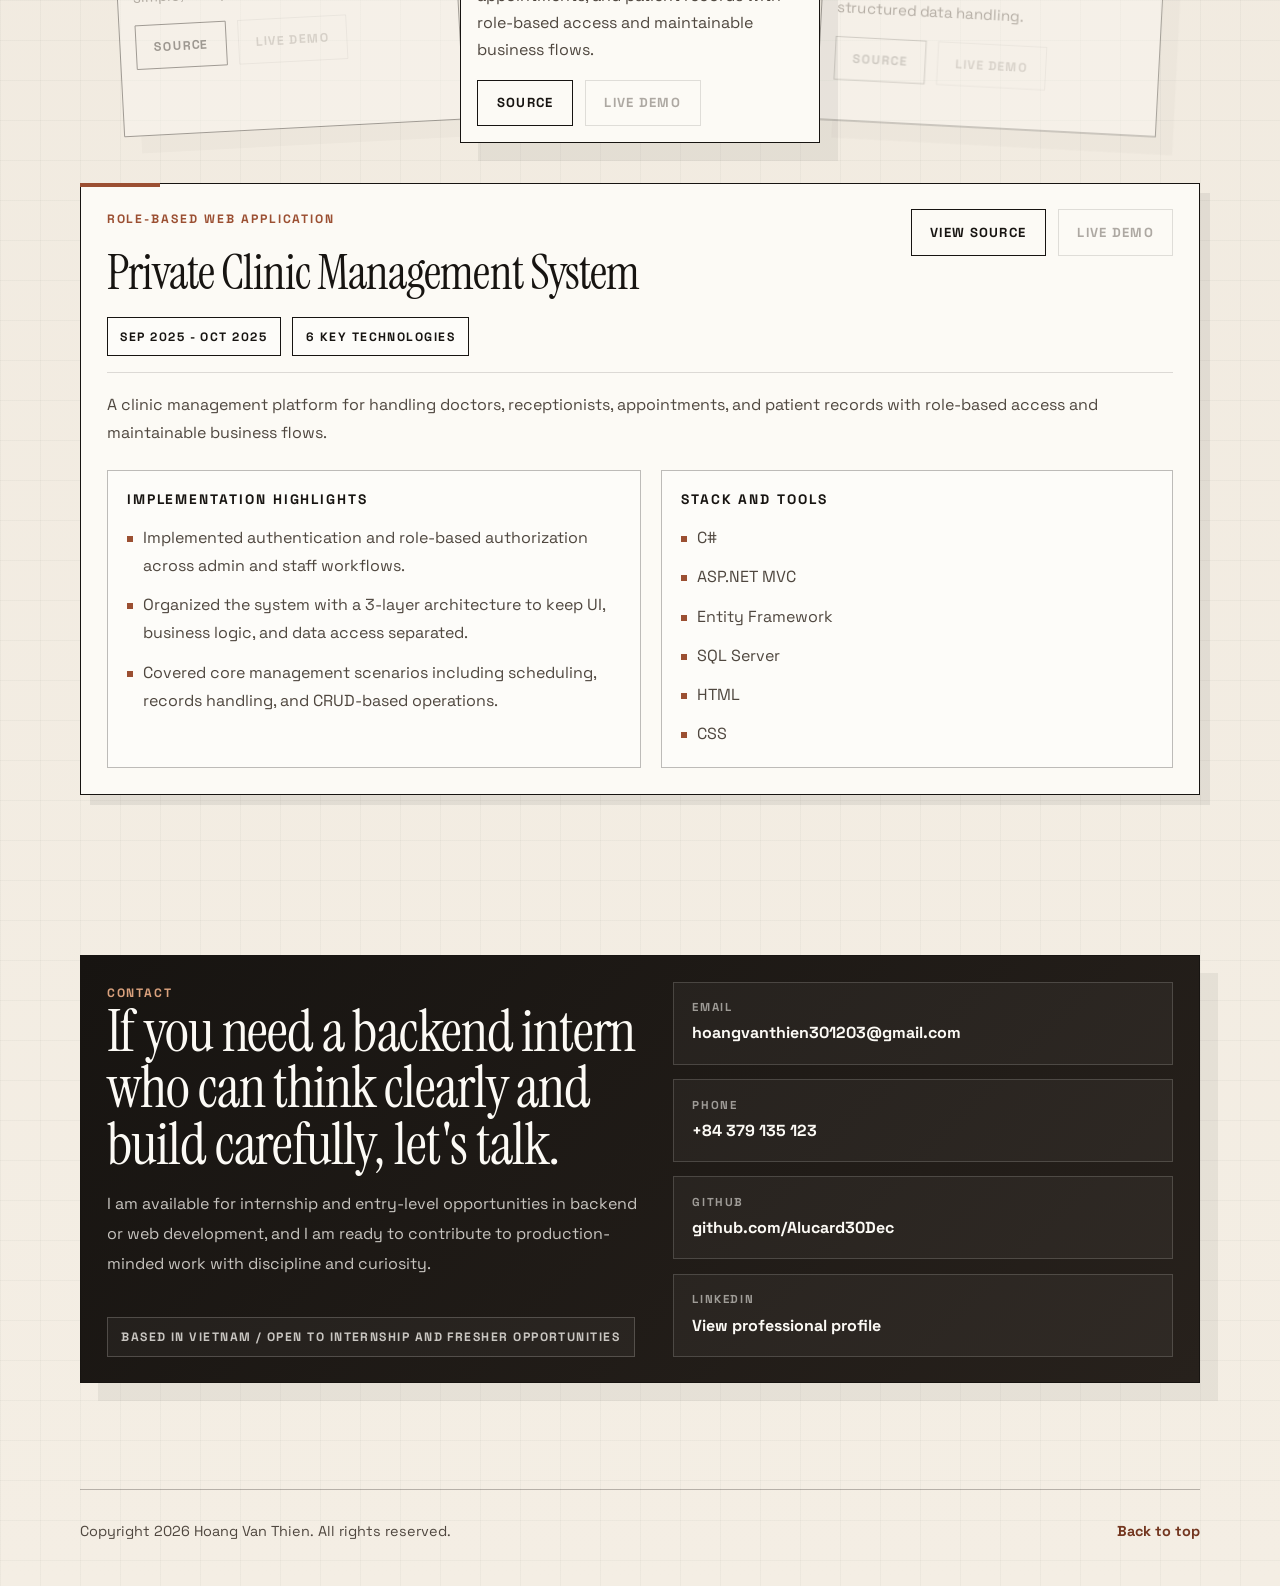
==== commit b1080431: "Update cv" ====
--- a/index.html
+++ b/index.html
@@ -1,379 +1,409 @@
 <!DOCTYPE html>
-<html lang="vi">
+<html lang="en">
 <head>
-  <meta charset="UTF-8" />
-  <meta name="viewport" content="width=device-width, initial-scale=1.0"/>
-  <title>Hoang Van Thien - Portfolio</title>
-
-  <!-- Tailwind CSS CDN -->
-  <script src="https://cdn.tailwindcss.com"></script>
-
-  <!-- Inter font -->
-  <link rel="preconnect" href="https://fonts.googleapis.com"/>
-  <link rel="preconnect" href="https://fonts.gstatic.com" crossorigin/>
-  <link href="https://fonts.googleapis.com/css2?family=Inter:wght@400;500;600;700&display=swap" rel="stylesheet"/>
-
-  <!-- Tailwind config (dùng font Inter) -->
-  <script>
-    tailwind.config = {
-      theme: {
-        extend: {
-          fontFamily: { sans: ['Inter', 'sans-serif'] },
-        },
-      },
-    }
-  </script>
-
-  <!-- CSS tách riêng -->
-  <link rel="stylesheet" href="style.css"/>
+  <meta charset="UTF-8">
+  <meta name="viewport" content="width=device-width, initial-scale=1.0">
+  <title>Hoang Van Thien | Backend-Focused Software Engineering Portfolio</title>
+  <meta
+    name="description"
+    content="Portfolio of Hoang Van Thien, a backend-focused software engineering student building reliable web applications with ASP.NET MVC, Java, SQL, and strong problem-solving skills."
+  >
+  <link rel="preconnect" href="https://fonts.googleapis.com">
+  <link rel="preconnect" href="https://fonts.gstatic.com" crossorigin>
+  <link
+    href="https://fonts.googleapis.com/css2?family=Instrument+Serif:ital@0;1&family=Space+Grotesk:wght@400;500;700&display=swap"
+    rel="stylesheet"
+  >
+  <link rel="stylesheet" href="style.css">
 </head>
-<body class="antialiased">
-
-  <!-- Header & Navigation -->
-  <header class="fixed top-0 left-0 right-0 bg-white/80 backdrop-blur-sm z-50 shadow-sm border-b border-gray-200">
-    <nav class="max-w-6xl mx-auto px-6 py-4 flex justify-between items-center">
-      <a href="#home" class="text-xl font-bold text-gray-900">Hoang Van Thien</a>
-
-      <div class="hidden md:flex items-center space-x-6">
-        <a href="#about" class="text-gray-700 hover:text-black transition-colors">Profile</a>
-        <a href="#skills" class="text-gray-700 hover:text-black transition-colors">Skills</a>
-        <a href="#achievements" class="text-gray-700 hover:text-black transition-colors">Achievements</a>
-        <a href="#projects" class="text-gray-700 hover:text-black transition-colors">Projects</a>
-        <a href="#contact" class="text-gray-700 hover:text-black transition-colors">Contact</a>
-      </div>
-
-      <div class="md:hidden">
-        <!-- (Có thể bổ sung JS cho menu mobile sau nếu muốn) -->
-        <svg class="w-6 h-6" fill="none" stroke="currentColor" viewBox="0 0 24 24" xmlns="http://www.w3.org/2000/svg">
-          <path stroke-linecap="round" stroke-linejoin="round" stroke-width="2" d="M4 6h16M4 12h16m-7 6h7"></path>
-        </svg>
-      </div>
-    </nav>
+<body>
+  <header class="site-header" id="top">
+    <div class="container header-inner">
+      <a class="brand" href="#home" aria-label="Go to home">
+        <span class="brand-mark">HVT</span>
+        <span class="brand-text">
+          <strong>Hoang Van Thien</strong>
+          <small>Backend-focused portfolio</small>
+        </span>
+      </a>
+
+      <nav class="site-nav" aria-label="Primary navigation">
+        <a href="#about" class="nav-link" data-nav-link>About</a>
+        <a href="#skills" class="nav-link" data-nav-link>Skills</a>
+        <a href="#achievements" class="nav-link" data-nav-link>Achievements</a>
+        <a href="#projects" class="nav-link" data-nav-link>Projects</a>
+        <a href="#contact" class="nav-link" data-nav-link>Contact</a>
+      </nav>
+
+      <div class="header-actions">
+        <a href="CV_HOANGVANTHIEN.pdf" target="_blank" rel="noopener noreferrer" class="button button-secondary">
+          Resume
+        </a>
+        <a href="#contact" class="button button-primary">Hire Me</a>
+      </div>
+
+      <button
+        class="nav-toggle"
+        type="button"
+        aria-label="Toggle navigation"
+        aria-expanded="false"
+        aria-controls="mobileMenu"
+        data-nav-toggle
+      >
+        <span></span>
+        <span></span>
+        <span></span>
+      </button>
+    </div>
+
+    <div class="mobile-menu" id="mobileMenu" data-mobile-menu>
+      <a href="#about" class="mobile-link" data-mobile-link>About</a>
+      <a href="#skills" class="mobile-link" data-mobile-link>Skills</a>
+      <a href="#achievements" class="mobile-link" data-mobile-link>Achievements</a>
+      <a href="#projects" class="mobile-link" data-mobile-link>Projects</a>
+      <a href="#contact" class="mobile-link" data-mobile-link>Contact</a>
+      <div class="mobile-actions">
+        <a href="CV_HOANGVANTHIEN.pdf" target="_blank" rel="noopener noreferrer" class="button button-secondary">
+          View Resume
+        </a>
+        <a href="mailto:hoangvanthien301203@gmail.com" class="button button-primary">Email Me</a>
+      </div>
+    </div>
   </header>
 
-  <!-- Main -->
-  <main class="max-w-6xl mx-auto px-6 pt-24 md:pt-32">
-
-    <!-- Hero -->
-    <section id="home" class="min-h-[60vh] flex items-center py-16">
-      <div class="w-full grid grid-cols-1 md:grid-cols-2 gap-12 items-center">
-        <!-- Avatar -->
-        <div class="order-1 md:order-2 flex justify-center">
-          <img
-            src="Images/ProfileImage.png"
-            alt="Hoang Van Thien"
-            class="rounded-full shadow-xl w-60 h-60 md:w-80 md:h-80 object-cover border-4 border-white"
-            onerror="this.src='https://placehold.co/300x300/E0E0E0/333?text=HVT'; this.onerror=null;"
-          />
-        </div>
-
-        <!-- Title -->
-        <div class="order-2 md:order-1 text-center md:text-left">
-          <span class="text-lg font-medium text-gray-600">I am</span>
-          <h1 class="text-5xl md:text-6xl font-bold text-gray-900 mt-1 mb-4">Hoang Van Thien</h1>
-          <h2 class="text-2xl font-medium text-gray-700">Software Engineering Student</h2>
-          <p class="mt-3 text-lg text-gray-600">
-            Backend &amp; Web Development Enthusiast · Competitive Programmer
+  <main>
+    <section id="home" class="hero section">
+      <div class="container hero-grid">
+        <div class="hero-copy reveal">
+          <p class="eyebrow">Hoang Van Thien / software engineering portfolio / open to internship and fresher roles</p>
+          <div class="hero-rule" aria-hidden="true"></div>
+          <h1 class="hero-title">
+            Backend systems with
+            <span class="hero-title-emphasis">discipline</span>
+            and interfaces with character.
+          </h1>
+          <p class="hero-summary">
+            I am Hoang Van Thien, a Software Engineering student at UEF with hands-on experience in ASP.NET MVC, Java,
+            SQL, and layered application design. I combine competitive programming discipline with practical project work
+            to ship maintainable, problem-solving software.
           </p>
 
-          <div class="mt-8 flex flex-wrap justify-center md:justify-start gap-4">
-            <a href="#contact" class="btn btn-dark">Contact Me</a>
-            <a href="CV_HOANGVANTHIEN.pdf" class="btn btn-light" target="_blank" rel="noopener noreferrer">View Resume</a>
-            <a href="https://alucard30dec.github.io/" class="btn btn-light" target="_blank" rel="noopener noreferrer">
-              View Portfolio
-            </a>
-          </div>
-
-          <!-- Social -->
-          <div class="mt-8 flex justify-center md:justify-start space-x-5">
-            <!-- GitHub -->
-            <a href="https://github.com/Alucard30Dec" target="_blank" rel="noopener noreferrer" class="icon-link" aria-label="GitHub">
-              <svg viewBox="0 0 24 24" fill="currentColor" class="w-6 h-6">
-                <path fill-rule="evenodd" d="M12 2C6.477 2 2 6.477 2 12c0 4.418 2.865 8.165 6.839 9.488.5.092.682-.217.682-.482 0-.237-.009-.868-.013-1.703-2.782.605-3.369-1.343-3.369-1.343-.454-1.155-1.11-1.463-1.11-1.463-.908-.62.069-.608.069-.608 1.003.07 1.531 1.03 1.531 1.03.892 1.53 2.341 1.088 2.91.832.092-.647.35-1.088.636-1.338-2.22-.253-4.555-1.11-4.555-4.943 0-1.09.39-1.984 1.03-2.682-.103-.253-.446-1.27.098-2.646 0 0 .84-.27 2.75 1.026A9.564 9.564 0 0112 6.819c.85.004 1.705.115 2.504.337 1.909-1.296 2.747-1.026 2.747-1.026.546 1.376.202 2.393.1 2.646.64.698 1.03 1.592 1.03 2.682 0 3.842-2.338 4.685-4.566 4.935.359.309.678.92.678 1.853 0 1.338-.012 2.419-.012 2.747 0 .267.18.577.688.48C19.135 20.165 22 16.418 22 12 22 6.477 17.523 2 12 2z" clip-rule="evenodd"/>
-              </svg>
-            </a>
-
-            <!-- LinkedIn -->
-            <a href="https://www.linkedin.com/in/thi%C3%AAn-ho%C3%A0ng-9427732b5/" target="_blank" rel="noopener noreferrer" class="icon-link" aria-label="LinkedIn">
-              <svg viewBox="0 0 24 24" fill="currentColor" class="w-6 h-6">
-                <path d="M19 0h-14c-2.761 0-5 2.239-5 5v14c0 2.761 2.239 5 5 5h14c2.762 0 5-2.239 5-5v-14c0-2.761-2.238-5-5-5zm-11 19h-3v-11h3v11zm-1.5-12.268c-.966 0-1.75-.783-1.75-1.75s.784-1.75 1.75-1.75 1.75.783 1.75 1.75-.784 1.75-1.75 1.75zm13.5 12.268h-3v-5.604c0-3.368-4-3.113-4 0v5.604h-3v-11h3v1.765c1.396-2.586 7-2.777 7 2.476v6.759z"/>
-              </svg>
-            </a>
-
-            <!-- Codeforces -->
-            <a href="https://codeforces.com/profile/HgThien" target="_blank" rel="noopener noreferrer" class="icon-link" aria-label="Codeforces">
-              <svg fill="currentColor" viewBox="0 0 24 24" class="w-6 h-6">
-                <path d="M3 21h3v-8H3v8zm4 0h3V11H7v10zm4 0h3V3h-3v18zm4 0h3v-6h-3v6zm4 0h3V7h-3v14z"/>
-              </svg>
-            </a>
-
-            <!-- LeetCode -->
-            <a href="https://leetcode.com/alucard30dec" target="_blank" rel="noopener noreferrer" class="icon-link" aria-label="LeetCode">
-              <svg fill="currentColor" viewBox="0 0 24 24" class="w-6 h-6">
-                <path d="M12.92 11.64h2.71v-1.46h-2.71v1.46zm-4.32 0h2.7v-1.46h-2.7v1.46zm-4.31 0h2.7v-1.46H4.29v1.46zm14 3.6h-2.71v1.46h2.71v-1.46zm-4.32 0h-2.7v1.46h2.7v-1.46zm-4.31 0H8.6v1.46h2.7v-1.46zm-4.3 0H4.3v1.46h2.7v-1.46zm14-5.06h-2.71v1.46h2.71v-1.46zM20.9 2H3.1C2.5 2 2 2.5 2 3.1v17.8C2 21.5 2.5 22 3.1 22h17.8c.6 0 1.1-.5 1.1-1.1V3.1C22 2.5 21.5 2 20.9 2zM19.44 19.54H4.56V4.46h14.88v15.08z"/>
-              </svg>
-            </a>
-          </div>
-        </div>
-      </div>
-    </section>
-
-    <!-- About -->
-    <section id="about" class="py-24">
-      <div class="text-center mb-12">
-        <span class="text-sm font-medium text-gray-500">Here are some facts</span>
-        <h2 class="text-4xl font-bold mt-1">About Me</h2>
-      </div>
-
-      <div class="grid grid-cols-1 md:grid-cols-2 gap-10 items-start">
-        <div class="flex justify-center">
-          <img
-            src="https://placehold.co/450x300/E0E0E0/333?text=Profile+Image"
-            alt="Profile Image"
-            class="rounded-2xl shadow-lg object-cover w-full h-auto"
-            onerror="this.src='https://placehold.co/450x300/E0E0E0/333?text=Profile+Image'; this.onerror=null;"
-          />
-        </div>
-
-        <div>
-          <div class="bg-white p-8 rounded-2xl card-border mb-6">
-            <div class="flex items-center space-x-4">
-              <div class="bg-gray-100 p-3 rounded-full">
-                <svg class="w-6 h-6 text-gray-800" fill="none" stroke="currentColor" viewBox="0 0 24 24" xmlns="http://www.w3.org/2000/svg">
-                  <path stroke-linecap="round" stroke-linejoin="round" stroke-width="2" d="M12 14l9-5-9-5-9 5 9 5z"></path>
-                  <path stroke-linecap="round" stroke-linejoin="round" stroke-width="2" d="M12 14l6.16-3.422a12.083 12.083 0 01.665 6.479A11.952 11.952 0 0112 21.052a11.952 11.952 0 01-6.824-4.001 12.083 12.083 0 01-.665-6.479L12 14z"></path>
-                  <path stroke-linecap="round" stroke-linejoin="round" stroke-width="2" d="M12 14v7"></path>
-                </svg>
+          <div class="hero-toolline" aria-label="Core strengths">
+            <span>ASP.NET MVC</span>
+            <span>Java</span>
+            <span>SQL Server & MySQL</span>
+            <span>Data Structures & Algorithms</span>
+          </div>
+
+          <div class="hero-actions">
+            <a href="#projects" class="button button-primary">View Projects</a>
+            <a href="CV_HOANGVANTHIEN.pdf" target="_blank" rel="noopener noreferrer" class="button button-secondary">
+              Open Resume
+            </a>
+            <a href="https://github.com/Alucard30Dec" target="_blank" rel="noopener noreferrer" class="button button-ghost">
+              GitHub
+            </a>
+          </div>
+
+          <dl class="hero-metrics">
+            <div class="metric-card">
+              <dt>Academic</dt>
+              <dd>3.10 / 4.00</dd>
+            </div>
+            <div class="metric-card">
+              <dt>Contest record</dt>
+              <dd>4 notable placements</dd>
+            </div>
+            <div class="metric-card">
+              <dt>Project set</dt>
+              <dd>3 shipped builds</dd>
+            </div>
+          </dl>
+        </div>
+
+        <div class="hero-visual reveal">
+          <div class="portrait-panel">
+            <div class="portrait-note">
+              <span class="portrait-note-label">Design intention</span>
+              <p>An editorial layout with sharper hierarchy, calmer rhythm, and enough restraint to let the work speak.</p>
+            </div>
+            <div class="portrait-frame">
+              <img
+                src="Images/ProfileImage.png"
+                alt="Portrait of Hoang Van Thien"
+                class="portrait-image"
+              >
+            </div>
+
+            <div class="hero-aside">
+              <div class="aside-block">
+                <span class="floating-label">Current focus</span>
+                <strong>Backend web development</strong>
+                <p>Clean architecture, APIs, and database-backed systems.</p>
               </div>
-              <div>
-                <h3 class="text-xl font-semibold">Education</h3>
-                <p class="text-gray-600">Ho Chi Minh City University of Economics and Finance (UEF)</p>
-                <p class="text-gray-600">B.S. in Software Engineering (GPA: 3.10/4)</p>
+              <div class="aside-block">
+                <span class="floating-label">Competitive edge</span>
+                <strong>Contest-tested problem solving</strong>
+                <p>FIT Code Contest awards and regular algorithm practice.</p>
               </div>
             </div>
           </div>
-
-          <p class="text-lg text-gray-700 leading-relaxed">
-            I'm a fourth-year Software Engineering student at Ho Chi Minh City University of Economics and Finance (UEF)
-            with a solid foundation in algorithms, data structures, and web development. I actively join competitive
-            programming and have participated in national and university contests, including the Vietnam Student
-            Informatics Olympiad.
+        </div>
+      </div>
+    </section>
+
+    <section id="about" class="section">
+      <div class="container">
+        <div class="section-heading reveal">
+          <p class="section-kicker">About</p>
+          <h2>Recruiter-ready profile, not just a student bio.</h2>
+          <p>
+            This portfolio is structured around what matters in hiring: technical foundation, evidence of execution,
+            and the ability to contribute reliably to real product work.
           </p>
-          <p class="text-lg text-gray-700 leading-relaxed mt-4">
-            I enjoy solving problems under pressure and turning ideas into maintainable software. I am currently looking
-            for a backend or web development internship where I can write clean, maintainable code and contribute to
-            real-world projects.
+        </div>
+
+        <div class="about-grid">
+          <article class="surface-card reveal">
+            <p class="card-kicker">Profile summary</p>
+            <h3>Solid backend fundamentals with strong learning velocity.</h3>
+            <p>
+              I am studying Software Engineering at Ho Chi Minh City University of Economics and Finance (UEF), with a
+              strong base in algorithms, object-oriented programming, relational databases, and web application design.
+            </p>
+            <p>
+              My projects focus on admin workflows, data management, authentication, and maintainable architecture. I am
+              looking for an environment where I can contribute to backend or full-stack delivery while continuing to
+              raise my engineering standards.
+            </p>
+          </article>
+
+          <div class="about-side">
+            <article class="surface-card reveal">
+              <p class="card-kicker">Education</p>
+              <h3>B.S. in Software Engineering</h3>
+              <ul class="detail-list">
+                <li>Ho Chi Minh City University of Economics and Finance (UEF)</li>
+                <li>Final-year student</li>
+                <li>GPA: 3.10 / 4.00</li>
+              </ul>
+            </article>
+
+            <article class="surface-card reveal">
+              <p class="card-kicker">What I bring</p>
+              <ul class="value-list">
+                <li>
+                  <strong>Structured implementation</strong>
+                  <span>Comfortable with layered architecture, CRUD systems, and business flow design.</span>
+                </li>
+                <li>
+                  <strong>Analytical problem solving</strong>
+                  <span>Competitive programming experience supports debugging speed and algorithmic thinking.</span>
+                </li>
+                <li>
+                  <strong>Team-ready mindset</strong>
+                  <span>Focused on readable code, consistency, and shipping features that are easy to maintain.</span>
+                </li>
+              </ul>
+            </article>
+          </div>
+        </div>
+      </div>
+    </section>
+
+    <section id="skills" class="section">
+      <div class="container">
+        <div class="section-heading reveal">
+          <p class="section-kicker">Skills</p>
+          <h2>Balanced for backend delivery, database work, and real implementation detail.</h2>
+          <p>
+            The stack below reflects what I can use confidently in coursework and portfolio projects today.
           </p>
-
-          <div class="mt-6 grid grid-cols-1 sm:grid-cols-2 gap-4 text-left">
-            <div class="bg-white p-4 rounded-xl card-border">
-              <p class="font-semibold text-gray-800 mb-1">Focus</p>
-              <p class="text-gray-600">
-                Backend &amp; web development (.NET, Java) and relational databases.
-              </p>
-            </div>
-            <div class="bg-white p-4 rounded-xl card-border">
-              <p class="font-semibold text-gray-800 mb-1">Strengths</p>
-              <p class="text-gray-600">
-                Algorithms, data structures, and competitive programming experience.
-              </p>
-            </div>
-          </div>
-        </div>
-      </div>
-    </section>
-
-    <!-- Skills -->
-    <section id="skills" class="py-24 bg-white rounded-3xl my-16 card-border">
-      <div class="text-center mb-12">
-        <span class="text-sm font-medium text-gray-500">Here's what I can do</span>
-        <h2 class="text-4xl font-bold mt-1">Skills</h2>
-      </div>
-
-      <div class="grid grid-cols-1 md:grid-cols-2 gap-8">
-        <div class="bg-gray-50 p-8 rounded-2xl border border-gray-200">
-          <h3 class="text-2xl font-semibold mb-6 text-center">Programming &amp; Frameworks</h3>
-          <div class="grid grid-cols-2 gap-x-6 gap-y-4">
-            <div class="flex items-center space-x-3">
-              <svg class="w-5 h-5 text-green-500 flex-shrink-0" fill="currentColor" viewBox="0 0 20 20"><path fill-rule="evenodd" d="M10 18a8 8 0 100-16 8 8 0 000 16zm3.707-9.293a1 1 0 00-1.414-1.414L9 10.586 7.707 9.293a1 1 0 00-1.414 1.414l2 2a1 1 0 001.414 0l4-4z" clip-rule="evenodd"></path></svg>
-              <span class="text-lg">Java</span>
-            </div>
-            <div class="flex items-center space-x-3">
-              <svg class="w-5 h-5 text-green-500 flex-shrink-0" fill="currentColor" viewBox="0 0 20 20"><path fill-rule="evenodd" d="M10 18a8 8 0 100-16 8 8 0 000 16zm3.707-9.293a1 1 0 00-1.414-1.414L9 10.586 7.707 9.293a1 1 0 00-1.414 1.414l2 2a1 1 0 001.414 0l4-4z" clip-rule="evenodd"></path></svg>
-              <span class="text-lg">C</span>
-            </div>
-            <div class="flex items-center space-x-3">
-              <svg class="w-5 h-5 text-green-500 flex-shrink-0" fill="currentColor" viewBox="0 0 20 20"><path fill-rule="evenodd" d="M10 18a8 8 0 100-16 8 8 0 000 16zm3.707-9.293a1 1 0 00-1.414-1.414L9 10.586 7.707 9.293a1 1 0 00-1.414 1.414l2 2a1 1 0 001.414 0l4-4z" clip-rule="evenodd"></path></svg>
-              <span class="text-lg">C#</span>
-            </div>
-            <div class="flex items-center space-x-3">
-              <svg class="w-5 h-5 text-green-500 flex-shrink-0" fill="currentColor" viewBox="0 0 20 20"><path fill-rule="evenodd" d="M10 18a8 8 0 100-16 8 8 0 000 16zm3.707-9.293a1 1 0 00-1.414-1.414L9 10.586 7.707 9.293a1 1 0 00-1.414 1.414l2 2a1 1 0 001.414 0l4-4z" clip-rule="evenodd"></path></svg>
-              <span class="text-lg">ASP.NET MVC</span>
-            </div>
-            <div class="flex items-center space-x-3">
-              <svg class="w-5 h-5 text-green-500 flex-shrink-0" fill="currentColor" viewBox="0 0 20 20"><path fill-rule="evenodd" d="M10 18a8 8 0 100-16 8 8 0 000 16zm3.707-9.293a1 1 0 00-1.414-1.414L9 10.586 7.707 9.293a1 1 0 00-1.414 1.414l2 2a1 1 0 001.414 0l4-4z" clip-rule="evenodd"></path></svg>
-              <span class="text-lg">Web API</span>
-            </div>
-            <div class="flex items-center space-x-3">
-              <svg class="w-5 h-5 text-green-500 flex-shrink-0" fill="currentColor" viewBox="0 0 20 20"><path fill-rule="evenodd" d="M10 18a8 8 0 100-16 8 8 0 000 16zm3.707-9.293a1 1 0 00-1.414-1.414L9 10.586 7.707 9.293a1 1 0 00-1.414 1.414l2 2a1 1 0 001.414 0l4-4z" clip-rule="evenodd"></path></svg>
-              <span class="text-lg">Java Servlet</span>
-            </div>
-          </div>
-        </div>
-
-        <div class="bg-gray-50 p-8 rounded-2xl border border-gray-200">
-          <h3 class="text-2xl font-semibold mb-6 text-center">Database &amp; Other Tools</h3>
-          <div class="grid grid-cols-2 gap-x-6 gap-y-4">
-            <div class="flex items-center space-x-3">
-              <svg class="w-5 h-5 text-green-500 flex-shrink-0" fill="currentColor" viewBox="0 0 20 20"><path fill-rule="evenodd" d="M10 18a8 8 0 100-16 8 8 0 000 16zm3.707-9.293a1 1 0 00-1.414-1.414L9 10.586 7.707 9.293a1 1 0 00-1.414 1.414l2 2a1 1 0 001.414 0l4-4z" clip-rule="evenodd"></path></svg>
-              <span class="text-lg">MS SQL Server</span>
-            </div>
-            <div class="flex items-center space-x-3">
-              <svg class="w-5 h-5 text-green-500 flex-shrink-0" fill="currentColor" viewBox="0 0 20 20"><path fill-rule="evenodd" d="M10 18a8 8 0 100-16 8 8 0 000 16zm3.707-9.293a1 1 0 00-1.414-1.414L9 10.586 7.707 9.293a1 1 0 00-1.414 1.414l2 2a1 1 0 001.414 0l4-4z" clip-rule="evenodd"></path></svg>
-              <span class="text-lg">MySQL</span>
-            </div>
-            <div class="flex items-center space-x-3">
-              <svg class="w-5 h-5 text-green-500 flex-shrink-0" fill="currentColor" viewBox="0 0 20 20"><path fill-rule="evenodd" d="M10 18a8 8 0 100-16 8 8 0 000 16zm3.707-9.293a1 1 0 00-1.414-1.414L9 10.586 7.707 9.293a1 1 0 00-1.414 1.414l2 2a1 1 0 001.414 0l4-4z" clip-rule="evenodd"></path></svg>
-              <span class="text-lg">Git</span>
-            </div>
-            <div class="flex items-center space-x-3">
-              <svg class="w-5 h-5 text-green-500 flex-shrink-0" fill="currentColor" viewBox="0 0 20 20"><path fill-rule="evenodd" d="M10 18a8 8 0 100-16 8 8 0 000 16zm3.707-9.293a1 1 0 00-1.414-1.414L9 10.586 7.707 9.293a1 1 0 00-1.414 1.414l2 2a1 1 0 001.414 0l4-4z" clip-rule="evenodd"></path></svg>
-              <span class="text-lg">Data Structures &amp; Algorithms</span>
-            </div>
-            <div class="flex items-center space-x-3">
-              <svg class="w-5 h-5 text-green-500 flex-shrink-0" fill="currentColor" viewBox="0 0 20 20"><path fill-rule="evenodd" d="M10 18a8 8 0 100-16 8 8 0 000 16zm3.707-9.293a1 1 0 00-1.414-1.414L9 10.586 7.707 9.293a1 1 0 00-1.414 1.414l2 2a1 1 0 001.414 0l4-4z" clip-rule="evenodd"></path></svg>
-              <span class="text-lg">MVC Pattern</span>
-            </div>
-          </div>
-        </div>
-      </div>
-    </section>
-
-    <!-- Achievements -->
-    <section id="achievements" class="py-24">
-      <div class="text-center mb-10">
-        <span class="text-sm font-medium text-gray-500">Competitive programming &amp; awards</span>
-        <h2 class="text-4xl font-bold mt-1">Achievements</h2>
-      </div>
-
-      <div class="grid grid-cols-1 md:grid-cols-2 gap-8">
-        <div class="bg-white p-8 rounded-2xl card-border">
-          <h3 class="text-2xl font-semibold mb-4">Competitions</h3>
-          <ul class="space-y-3 text-left text-gray-700">
-            <li>• 2nd Place – FIT Code Contest 2025, UEF</li>
-            <li>• 3rd Place – FIT Code Contest 2024, UEF</li>
-            <li>• 3rd Place – FIT Code Contest 2023, UEF</li>
-            <li>• Participant – Vietnam Student Informatics Olympiad</li>
-          </ul>
-        </div>
-
-        <div class="bg-white p-8 rounded-2xl card-border">
-          <h3 class="text-2xl font-semibold mb-4">Other Awards &amp; Activities</h3>
-          <ul class="space-y-3 text-left text-gray-700">
-            <li>• 3rd Place – UEF Math Olympiad 2023</li>
-            <li>• Active member of the university competitive programming club.</li>
-            <li>• Regular practice on Codeforces (HgThien) and LeetCode (alucard30dec).</li>
-          </ul>
-          <div class="mt-4 flex flex-wrap gap-3">
-            <a href="https://codeforces.com/profile/HgThien" class="btn btn-light text-sm" target="_blank" rel="noopener noreferrer">
-              View Codeforces
-            </a>
-            <a href="https://leetcode.com/alucard30dec" class="btn btn-light text-sm" target="_blank" rel="noopener noreferrer">
-              View LeetCode
-            </a>
-          </div>
-        </div>
-      </div>
-    </section>
-
-    <!-- Projects -->
-    <section id="projects" class="py-24">
-      <div class="text-center mb-12">
-        <span class="text-sm font-medium text-gray-500">Things I've built</span>
-        <h2 class="text-5xl font-extrabold tracking-tight mt-1">Projects</h2>
-        <p class="mt-3 text-gray-600 max-w-2xl mx-auto">
-          A selection of academic and personal projects focused on backend, web development and mobile apps.
-        </p>
-      </div>
-
-      <!-- Khối bao bọc để đặt nút ra ngoài không đè lên card -->
-      <div class="relative max-w-6xl mx-auto carousel-3d overflow-visible">
-        <!-- Prev (đặt lệch ra 2 bên bằng lớp -left-*) -->
-        <button id="projPrev"
-          class="nav-arrow absolute -left-8 md:-left-16 top-1/2 -translate-y-1/2"
-          aria-label="Previous project">
-          <svg viewBox="0 0 24 24" class="w-7 h-7"><path fill="currentColor" d="M15.41 7.41 14 6l-6 6 6 6 1.41-1.41L10.83 12z"/></svg>
-        </button>
-
-        <!-- Next -->
-        <button id="projNext"
-          class="nav-arrow absolute -right-8 md:-right-16 top-1/2 -translate-y-1/2"
-          aria-label="Next project">
-          <svg viewBox="0 0 24 24" class="w-7 h-7"><path fill="currentColor" d="m8.59 16.59 1.41 1.41L16 12 10 6 8.59 7.41 13.17 12z"/></svg>
-        </button>
-
-        <div id="projTrack" class="flex items-stretch justify-center gap-2 px-2 md:px-4 will-change-transform will-change-opacity">
-          <!-- Render bởi JS -->
-        </div>
-      </div>
-
-      <div id="projDetail" class="max-w-6xl mx-auto mt-10 bg-white rounded-3xl border border-gray-200 shadow-sm p-8 md:p-12 text-center transition-all duration-300">
-        <!-- Render bởi JS -->
-      </div>
-    </section>
-
-    <!-- Contact -->
-    <section id="contact" class="py-24 text-center">
-      <h2 class="text-5xl font-extrabold tracking-tight mt-1 mb-6">Contact</h2>
-      <p class="text-gray-600 max-w-xl mx-auto mb-10">
-        I'm open to backend or web development internship opportunities. Feel free to reach out via email or phone.
-      </p>
-
-      <div class="flex flex-col sm:flex-row justify-center items-center gap-4">
-        <!-- Gmail -->
-        <a
-          href="https://mail.google.com/mail/?view=cm&fs=1&to=hoangvanthien301203@gmail.com"
-          target="_blank" rel="noopener noreferrer"
-          class="inline-flex items-center justify-center space-x-3 bg-white text-gray-800 font-medium px-8 py-4 rounded-full card-border btn-pill text-lg w-full sm:w-auto"
-        >
-          <svg class="w-6 h-6" fill="currentColor" viewBox="0 0 24 24" xmlns="http://www.w3.org/2000/svg"><path d="M22 6c0-1.1-.9-2-2-2H4c-1.1 0-2 .9-2 2v12c0 1.1.9 2 2 2h16c1.1 0 2-.9 2-2V6zm-2 0l-8 5-8-5h16zm0 12H4V8l8 5 8-5v10z"></path></svg>
-          <span>hoangvanthien301203@gmail.com</span>
-        </a>
-
-        <!-- Phone -->
-        <a href="tel:+84379135123"
-           class="inline-flex items-center justify-center space-x-3 bg-white text-gray-800 font-medium px-8 py-4 rounded-full card-border btn-pill text-lg w-full sm:w-auto">
-          <svg class="w-6 h-6" fill="currentColor" viewBox="0 0 24 24" xmlns="http://www.w3.org/2000/svg"><path d="M6.62 10.79c1.44 2.83 3.76 5.14 6.59 6.59l2.2-2.2c.27-.27.67-.36 1.02-.24 1.12.37 2.33.57 3.57.57.55 0 1 .45 1 1V20c0 .55-.45 1-1 1-9.39 0-17-7.61-17-17 0-.55.45-1 1-1h3.5c.55 0 1 .45 1 1 0 1.25.2 2.45.57 3.57.11.35.03.74-.25 1.02l-2.2 2.2z"></path></svg>
-          <span>+84 379 135 123</span>
-        </a>
+        </div>
+
+        <div class="skills-grid">
+          <article class="surface-card skill-card reveal">
+            <p class="card-kicker">Languages & frameworks</p>
+            <h3>Application development</h3>
+            <div class="tag-list">
+              <span class="tag">C#</span>
+              <span class="tag">Java</span>
+              <span class="tag">C</span>
+              <span class="tag">ASP.NET MVC</span>
+              <span class="tag">Web API</span>
+              <span class="tag">Java Servlet</span>
+              <span class="tag">HTML</span>
+              <span class="tag">CSS</span>
+            </div>
+          </article>
+
+          <article class="surface-card skill-card reveal">
+            <p class="card-kicker">Data & tooling</p>
+            <h3>Persistence and workflow</h3>
+            <div class="tag-list">
+              <span class="tag">SQL Server</span>
+              <span class="tag">MySQL</span>
+              <span class="tag">Entity Framework</span>
+              <span class="tag">SQLite</span>
+              <span class="tag">Git</span>
+              <span class="tag">Visual Studio</span>
+              <span class="tag">Android Studio</span>
+              <span class="tag">Gradle</span>
+            </div>
+          </article>
+
+          <article class="surface-card skill-card reveal">
+            <p class="card-kicker">Engineering strengths</p>
+            <h3>How I approach implementation</h3>
+            <ul class="detail-list">
+              <li>Data structures and algorithms</li>
+              <li>Layered architecture and MVC pattern</li>
+              <li>Authentication and role-based authorization</li>
+              <li>CRUD workflows and relational data modeling</li>
+              <li>Competitive programming discipline</li>
+            </ul>
+          </article>
+        </div>
+      </div>
+    </section>
+
+    <section id="achievements" class="section">
+      <div class="container">
+        <div class="section-heading reveal">
+          <p class="section-kicker">Achievements</p>
+          <h2>Proof of consistency, not just participation.</h2>
+          <p>
+            These highlights show repeatable performance in contests and a sustained interest in solving hard problems.
+          </p>
+        </div>
+
+        <div class="achievement-grid">
+          <article class="surface-card reveal">
+            <p class="card-kicker">Competition results</p>
+            <h3>Programming and academic achievements</h3>
+            <ol class="timeline">
+              <li>
+                <strong>2nd Place</strong>
+                <span>FIT Code Contest 2025, UEF</span>
+              </li>
+              <li>
+                <strong>3rd Place</strong>
+                <span>FIT Code Contest 2024, UEF</span>
+              </li>
+              <li>
+                <strong>3rd Place</strong>
+                <span>FIT Code Contest 2023, UEF</span>
+              </li>
+              <li>
+                <strong>Participant</strong>
+                <span>Vietnam Student Informatics Olympiad</span>
+              </li>
+              <li>
+                <strong>3rd Place</strong>
+                <span>UEF Math Olympiad 2023</span>
+              </li>
+            </ol>
+          </article>
+
+          <article class="surface-card reveal">
+            <p class="card-kicker">Coding presence</p>
+            <h3>Ongoing practice outside the classroom</h3>
+            <p class="achievement-copy">
+              I regularly practice algorithmic problem solving and stay active in the university competitive programming
+              community. That habit translates directly into debugging speed, cleaner logic, and better implementation
+              under time pressure.
+            </p>
+            <div class="profile-links">
+              <a href="https://codeforces.com/profile/HgThien" target="_blank" rel="noopener noreferrer" class="button button-secondary">
+                Codeforces
+              </a>
+              <a href="https://leetcode.com/alucard30dec" target="_blank" rel="noopener noreferrer" class="button button-secondary">
+                LeetCode
+              </a>
+              <a href="https://www.linkedin.com/in/thi%C3%AAn-ho%C3%A0ng-9427732b5/" target="_blank" rel="noopener noreferrer" class="button button-ghost">
+                LinkedIn
+              </a>
+            </div>
+          </article>
+        </div>
+      </div>
+    </section>
+
+    <section id="projects" class="section project-section">
+      <div class="container">
+        <div class="section-heading reveal">
+          <p class="section-kicker">Projects</p>
+          <h2>Selected builds that show architecture, data handling, and interface discipline.</h2>
+          <p>
+            Use the controls to browse featured work. Each project includes a short engineering breakdown below.
+          </p>
+        </div>
+
+        <div class="projects-shell reveal">
+          <button id="projPrev" class="nav-arrow nav-arrow-left" type="button" aria-label="Previous project">
+            <svg viewBox="0 0 24 24" aria-hidden="true">
+              <path d="M15.41 7.41 14 6l-6 6 6 6 1.41-1.41L10.83 12z"></path>
+            </svg>
+          </button>
+
+          <div class="carousel-viewport">
+            <div id="projTrack" class="project-track" aria-live="polite"></div>
+          </div>
+
+          <button id="projNext" class="nav-arrow nav-arrow-right" type="button" aria-label="Next project">
+            <svg viewBox="0 0 24 24" aria-hidden="true">
+              <path d="m8.59 16.59 1.41 1.41L16 12 10 6 8.59 7.41 13.17 12z"></path>
+            </svg>
+          </button>
+        </div>
+
+        <article id="projDetail" class="project-detail surface-card reveal"></article>
+      </div>
+    </section>
+
+    <section id="contact" class="section">
+      <div class="container">
+        <div class="contact-panel reveal">
+          <div class="contact-copy">
+            <p class="section-kicker section-kicker-dark">Contact</p>
+            <h2>If you need a backend intern who can think clearly and build carefully, let's talk.</h2>
+            <p>
+              I am available for internship and entry-level opportunities in backend or web development, and I am ready
+              to contribute to production-minded work with discipline and curiosity.
+            </p>
+            <div class="contact-stamp">Based in Vietnam / open to internship and fresher opportunities</div>
+          </div>
+
+          <div class="contact-grid">
+            <a class="contact-link" href="mailto:hoangvanthien301203@gmail.com">
+              <span>Email</span>
+              <strong>hoangvanthien301203@gmail.com</strong>
+            </a>
+            <a class="contact-link" href="tel:+84379135123">
+              <span>Phone</span>
+              <strong>+84 379 135 123</strong>
+            </a>
+            <a class="contact-link" href="https://github.com/Alucard30Dec" target="_blank" rel="noopener noreferrer">
+              <span>GitHub</span>
+              <strong>github.com/Alucard30Dec</strong>
+            </a>
+            <a class="contact-link" href="https://www.linkedin.com/in/thi%C3%AAn-ho%C3%A0ng-9427732b5/" target="_blank" rel="noopener noreferrer">
+              <span>LinkedIn</span>
+              <strong>View professional profile</strong>
+            </a>
+          </div>
+        </div>
       </div>
     </section>
   </main>
 
-  <!-- Footer -->
-  <footer class="border-t border-gray-200 mt-16">
-    <div class="max-w-6xl mx-auto px-6 py-12 text-center">
-      <div class="flex justify-center space-x-6 mb-6 md:hidden">
-        <a href="#about" class="text-gray-700 hover:text-black transition-colors">Profile</a>
-        <a href="#skills" class="text-gray-700 hover:text-black transition-colors">Skills</a>
-        <a href="#achievements" class="text-gray-700 hover:text-black transition-colors">Achievements</a>
-        <a href="#projects" class="text-gray-700 hover:text-black transition-colors">Projects</a>
-        <a href="#contact" class="text-gray-700 hover:text-black transition-colors">Contact</a>
-      </div>
-      <p class="text-gray-500 text-sm">
-        Copyright © 2025 Hoang Van Thien. All Rights Reserved.
-      </p>
-      <p class="text-gray-400 text-xs mt-2">
-        Portfolio:
-        <a href="https://alucard30dec.github.io/" target="_blank" rel="noopener noreferrer"
-           class="underline hover:text-gray-600">
-          alucard30dec.github.io
-        </a>
-      </p>
+  <footer class="site-footer">
+    <div class="container footer-inner">
+      <p>Copyright <span id="currentYear"></span> Hoang Van Thien. All rights reserved.</p>
+      <a href="#top" class="footer-link">Back to top</a>
     </div>
   </footer>
 
-  <!-- JS tách riêng -->
   <script src="script.js" defer></script>
 </body>
 </html>
--- a/style.css
+++ b/style.css
@@ -1,122 +1,1151 @@
-/* ================== BASE & TOKENS ================== */
-:root{
-  --card-w-mobile: 340px;
-  --card-w-desktop: 420px;
-  --overlap: 0.25;
-  --side-shift-mobile: 0.22;
-  --side-shift-desktop: 0.22;
-  --side-depth: -130px;
-  --side-scale: 0.93;
+:root {
+  --bg: #ede6db;
+  --paper: #f7f2e9;
+  --paper-strong: #fcfaf5;
+  --ink: #171411;
+  --ink-soft: #4f473f;
+  --muted: #7d7368;
+  --line: rgba(23, 20, 17, 0.14);
+  --line-strong: rgba(23, 20, 17, 0.28);
+  --accent: #9b4f32;
+  --accent-soft: rgba(155, 79, 50, 0.12);
+  --accent-dark: #73361f;
+  --shadow-flat: 10px 10px 0 rgba(23, 20, 17, 0.07);
+  --shadow-card: 18px 18px 0 rgba(23, 20, 17, 0.06);
+  --container: 1120px;
+  --header-height: 88px;
+  --card-w-desktop: 360px;
+  --card-w-mobile: min(100%, 330px);
+  --side-shift-desktop: 0.12;
+  --overlap: 0.12;
+  --side-scale: 0.95;
+}
+
+*,
+*::before,
+*::after {
+  box-sizing: border-box;
+}
+
+html {
+  scroll-behavior: smooth;
 }
 
 body {
-  font-family: 'Inter', sans-serif;
-  background-color: #f8f9fa;
-  color: #212529;
-}
-
-.card-border { border: 1px solid #e9ecef; transition: all .3s ease; }
-.card-border:hover { box-shadow: 0 10px 15px -3px rgb(0 0 0 / .1), 0 4px 6px -4px rgb(0 0 0 / .1); transform: translateY(-2px); }
-
-/* ================== BUTTONS ================== */
-.btn{ display:inline-block; padding:.75rem 1.5rem; border-radius:9999px; font-size:.875rem; font-weight:500; transition:all .3s ease; }
-.btn-dark{ background:#111827; color:#fff; } .btn-dark:hover{ background:#374151; }
-.btn-light{ background:#fff; color:#111827; border:1px solid #d1d5db; } .btn-light:hover{ background:#f3f4f6; }
-.btn-pill{ border:1px solid #e5e7eb; border-radius:9999px; padding:.65rem 1.1rem; font-weight:600; font-size:.9rem; box-shadow:0 6px 16px rgba(0,0,0,.06); transition:all .2s ease; }
-.btn-pill:hover{ transform:translateY(-2px); box-shadow:0 10px 20px rgba(0,0,0,.08); }
-.btn-dark-solid{ background:#0b1220; color:#fff; border-color:#0b1220; } .btn-dark-solid:hover{ filter:brightness(1.05); }
-.btn-light-outline{ background:#fff; color:#111827; border-color:#e5e7eb; } .btn-light-outline:hover{ background:#f9fafb; }
-
-/* ================== SOCIAL ICON ================== */
-.icon-link svg{ width:1.5rem; height:1.5rem; color:#374151; transition:color .3s ease; }
-.icon-link:hover svg{ color:#000; }
-
-/* ================== PROJECTS (Carousel 3D) ================== */
-.carousel-3d { perspective: 1400px; overflow: visible; }
-
-/* Card tổng thể */
-.card3d{
-  background:#fff; border:1px solid #e5e7eb; border-radius:28px;
-  transition: transform 0.8s cubic-bezier(0.4, 0, 0.2, 1),
-              box-shadow 0.8s cubic-bezier(0.4, 0, 0.2, 1),
-              opacity 0.8s cubic-bezier(0.4, 0, 0.2, 1);
-  box-shadow:0 24px 60px -18px rgba(0,0,0,.25), 0 8px 24px -10px rgba(0,0,0,.12);
-  width:var(--card-w-mobile); cursor:pointer; position:relative; overflow:hidden;
-  will-change: transform, opacity;  /* Tối ưu hiệu năng animation */
-}
-@media (min-width:768px){ .card3d{ width:var(--card-w-desktop); } }
-
-/* Ảnh vuông */
-.card-media{ aspect-ratio:1/1; border-radius:18px; overflow:hidden; background:#f3f4f6;
-  box-shadow:0 4px 22px rgba(0,0,0,.08) inset; display:grid; place-items:center; margin:0 auto 1rem; }
-.card-media img{ width:100%; height:100%; object-fit:cover; }
-
-/* Tiêu đề */
-.project-title{ font-weight:800; font-size:1.25rem; line-height:1.6rem; color:#111827; margin:.25rem 0 1rem; }
-@media (min-width:768px){ .project-title{ font-size:1.5rem; line-height:2rem; } }
-
-/* Padding card */
-.card3d > .p-6{ padding:1.25rem; }
-
-/* Project buttons spacing (push buttons away from card content) */
-.project-buttons{
-  display:flex;
-  justify-content:center;
-  gap:5rem;     /* 16px gap between buttons */
-  margin-top:1rem; /* push buttons further down */
-}
-
-/* Track + animation khi chuyển */
-#projTrack{ 
-  gap:0; 
-  column-gap:0; 
-  padding:0 .5rem; 
-  transition: transform 0.8s cubic-bezier(0.4, 0, 0.2, 1), opacity 0.8s cubic-bezier(0.4, 0, 0.2, 1);
-  will-change: transform;  /* Tối ưu hiệu năng animation */
-}
-@media (min-width:768px){ #projTrack{ padding:0 1rem; } }
-
-/* Chồng lấp hai bên */
-.card3d--left  { margin-right: calc(-1 * var(--card-w-mobile)  * var(--overlap)); }
-.card3d--right { margin-left:  calc(-1 * var(--card-w-mobile)  * var(--overlap)); }
-@media (min-width:768px){
-  .card3d--left  { margin-right: calc(-1 * var(--card-w-desktop) * var(--overlap)); }
-  .card3d--right { margin-left:  calc(-1 * var(--card-w-desktop) * var(--overlap)); }
-}
-
-/* Card giữa */
-.card3d--active{
-  transform: translateZ(0) rotateY(0) rotateZ(0) scale(1);
-  box-shadow: 0 26px 70px -16px rgba(0,0,0,.28), 0 10px 28px -12px rgba(0,0,0,.14);
-  opacity:1; z-index:3;
-}
-
-/* Hai thẻ bên */
-.card3d--left{
-  transform: translateZ(var(--side-depth)) translateX(calc(-1 * var(--card-w-mobile) * var(--side-shift-mobile))) rotateY(30deg) rotateZ(-2deg) scale(var(--side-scale));
-  opacity:.60; z-index:2; box-shadow: 0 26px 60px -16px rgba(0,0,0,.30), 0 10px 26px -12px rgba(0,0,0,.18);
-}
-.card3d--right{
-  transform: translateZ(var(--side-depth)) translateX(calc(var(--card-w-mobile) * var(--side-shift-mobile))) rotateY(-30deg) rotateZ(2deg) scale(var(--side-scale));
-  opacity:.60; z-index:2; box-shadow: 0 26px 60px -16px rgba(0,0,0,.30), 0 10px 26px -12px rgba(0,0,0,.18);
-}
-@media (min-width:768px){
-  .card3d--left{  transform: translateZ(var(--side-depth)) translateX(calc(-1 * var(--card-w-desktop) * var(--side-shift-desktop))) rotateY(30deg) rotateZ(-2deg) scale(var(--side-scale)); }
-  .card3d--right{ transform: translateZ(var(--side-depth)) translateX(calc(var(--card-w-desktop) * var(--side-shift-desktop))) rotateY(-30deg) rotateZ(2deg) scale(var(--side-scale)); }
-}
-
-/* ================== NAV ARROWS ================== */
-.nav-arrow{
-  width:56px; height:56px; display:grid; place-items:center; border-radius:9999px;
-  background:rgba(107,114,128,.85); color:#fff; box-shadow:0 8px 18px rgba(0,0,0,.18);
-  border:1px solid rgba(0,0,0,.06); transition:transform .15s ease, background .15s ease; cursor:pointer; z-index:10;
-  margin: 0 -3rem;  /* Add margin to push arrows away from cards */
-}
-.nav-arrow:hover{ background:rgba(75,85,99,.9); }
-
-/* ================== GỢI Ý TINH CHỈNH ==================
-- Muốn giống ảnh hơn (ít nghiêng): rotateY(30deg) -> 18–22deg.
-- Muốn sát hơn/xa hơn: --side-shift-mobile / --side-shift-desktop (0.18–0.26).
-- Muốn che nhiều/ít hơn: --overlap (0.20 = 20%, 0.30 = 30%).
-- Tăng/giảm độ lùi & độ nhỏ thẻ bên: --side-depth & --side-scale.
-*/
+  margin: 0;
+  min-width: 320px;
+  font-family: "Space Grotesk", sans-serif;
+  color: var(--ink);
+  background:
+    linear-gradient(rgba(23, 20, 17, 0.03) 1px, transparent 1px),
+    linear-gradient(90deg, rgba(23, 20, 17, 0.03) 1px, transparent 1px),
+    linear-gradient(180deg, #f1eadf 0%, #ede6db 38%, #f4eee4 100%);
+  background-size: 40px 40px, 40px 40px, auto;
+}
+
+body::before {
+  content: "";
+  position: fixed;
+  inset: 0;
+  pointer-events: none;
+  background:
+    radial-gradient(circle at top right, rgba(155, 79, 50, 0.08), transparent 26%),
+    radial-gradient(circle at bottom left, rgba(95, 76, 57, 0.08), transparent 22%);
+  z-index: -1;
+}
+
+body.menu-open {
+  overflow: hidden;
+}
+
+a {
+  color: inherit;
+  text-decoration: none;
+}
+
+button,
+input,
+textarea,
+select {
+  font: inherit;
+}
+
+img {
+  display: block;
+  max-width: 100%;
+}
+
+main {
+  padding-top: calc(var(--header-height) + 10px);
+}
+
+section[id] {
+  scroll-margin-top: calc(var(--header-height) + 24px);
+}
+
+.container {
+  width: min(var(--container), calc(100% - 2rem));
+  margin: 0 auto;
+}
+
+.section {
+  padding: 5rem 0;
+}
+
+.site-header {
+  position: fixed;
+  inset: 0 0 auto;
+  z-index: 50;
+  border-bottom: 1px solid transparent;
+  transition: background-color 0.2s ease, border-color 0.2s ease, box-shadow 0.2s ease;
+}
+
+.site-header.scrolled {
+  background: rgba(247, 242, 233, 0.94);
+  border-color: var(--line);
+  box-shadow: 0 8px 24px rgba(23, 20, 17, 0.05);
+}
+
+.header-inner {
+  min-height: var(--header-height);
+  display: flex;
+  align-items: center;
+  justify-content: space-between;
+  gap: 1rem;
+}
+
+.brand {
+  display: inline-flex;
+  align-items: center;
+  gap: 0.85rem;
+  min-width: 0;
+}
+
+.brand-mark {
+  width: 2.9rem;
+  height: 2.9rem;
+  display: grid;
+  place-items: center;
+  border: 1px solid var(--ink);
+  background: var(--ink);
+  color: var(--paper-strong);
+  font-size: 0.88rem;
+  font-weight: 700;
+  letter-spacing: 0.08em;
+}
+
+.brand-text {
+  display: grid;
+  gap: 0.15rem;
+}
+
+.brand-text strong {
+  font-size: 0.98rem;
+  line-height: 1.1;
+}
+
+.brand-text small {
+  color: var(--muted);
+  font-size: 0.78rem;
+  text-transform: uppercase;
+  letter-spacing: 0.12em;
+}
+
+.site-nav,
+.header-actions {
+  display: flex;
+  align-items: center;
+  gap: 1rem;
+}
+
+.site-nav {
+  flex-wrap: wrap;
+}
+
+.nav-link {
+  position: relative;
+  padding: 0.35rem 0;
+  color: var(--ink-soft);
+  font-size: 0.92rem;
+  font-weight: 500;
+  text-transform: uppercase;
+  letter-spacing: 0.08em;
+}
+
+.nav-link::after {
+  content: "";
+  position: absolute;
+  left: 0;
+  right: 0;
+  bottom: -0.2rem;
+  height: 1px;
+  background: var(--accent);
+  transform: scaleX(0);
+  transform-origin: left;
+  transition: transform 0.2s ease;
+}
+
+.nav-link:hover,
+.nav-link.active {
+  color: var(--ink);
+}
+
+.nav-link:hover::after,
+.nav-link.active::after {
+  transform: scaleX(1);
+}
+
+.button {
+  display: inline-flex;
+  align-items: center;
+  justify-content: center;
+  min-height: 46px;
+  padding: 0.85rem 1.15rem;
+  border: 1px solid var(--ink);
+  background: transparent;
+  color: var(--ink);
+  font-size: 0.82rem;
+  font-weight: 700;
+  text-transform: uppercase;
+  letter-spacing: 0.1em;
+  transition: transform 0.18s ease, background-color 0.18s ease, color 0.18s ease, box-shadow 0.18s ease;
+}
+
+.button:hover {
+  transform: translate(-2px, -2px);
+  box-shadow: 6px 6px 0 rgba(23, 20, 17, 0.08);
+}
+
+.button-primary {
+  background: var(--ink);
+  color: var(--paper-strong);
+}
+
+.button-primary:hover {
+  background: var(--accent-dark);
+}
+
+.button-secondary {
+  background: var(--paper-strong);
+}
+
+.button-ghost {
+  border-color: var(--line-strong);
+  color: var(--ink-soft);
+}
+
+.button-ghost:hover {
+  color: var(--ink);
+  background: rgba(255, 255, 255, 0.45);
+}
+
+.button[aria-disabled="true"],
+.button.is-disabled {
+  opacity: 0.45;
+  pointer-events: none;
+}
+
+.nav-toggle {
+  display: none;
+  width: 3rem;
+  height: 3rem;
+  padding: 0;
+  border: 1px solid var(--ink);
+  background: var(--paper-strong);
+  color: var(--ink);
+  align-items: center;
+  justify-content: center;
+  flex-direction: column;
+  gap: 0.28rem;
+  cursor: pointer;
+}
+
+.nav-toggle span {
+  width: 1.1rem;
+  height: 2px;
+  background: currentColor;
+  transition: transform 0.2s ease, opacity 0.2s ease;
+}
+
+.nav-toggle[aria-expanded="true"] span:nth-child(1) {
+  transform: translateY(6px) rotate(45deg);
+}
+
+.nav-toggle[aria-expanded="true"] span:nth-child(2) {
+  opacity: 0;
+}
+
+.nav-toggle[aria-expanded="true"] span:nth-child(3) {
+  transform: translateY(-6px) rotate(-45deg);
+}
+
+.mobile-menu {
+  display: none;
+}
+
+.hero-grid,
+.about-grid,
+.achievement-grid {
+  display: grid;
+  gap: 2rem;
+}
+
+.hero {
+  padding-top: 2.2rem;
+}
+
+.hero-grid {
+  grid-template-columns: minmax(0, 1.18fr) minmax(320px, 0.82fr);
+  align-items: start;
+  padding: 2rem 0 2.6rem;
+  border-top: 1px solid var(--line-strong);
+  border-bottom: 1px solid var(--line-strong);
+}
+
+.hero-copy {
+  padding-right: 1.4rem;
+}
+
+.eyebrow,
+.section-kicker,
+.card-kicker,
+.floating-label,
+.portrait-note-label {
+  margin: 0;
+  color: var(--accent);
+  font-size: 0.76rem;
+  font-weight: 700;
+  text-transform: uppercase;
+  letter-spacing: 0.16em;
+}
+
+.hero-rule {
+  width: min(11rem, 100%);
+  height: 2px;
+  margin: 1rem 0 1.25rem;
+  background: var(--accent);
+}
+
+.hero-title,
+.section-heading h2,
+.contact-panel h2,
+.project-detail h3 {
+  margin: 0;
+  font-family: "Instrument Serif", serif;
+  font-weight: 400;
+  letter-spacing: -0.02em;
+}
+
+.hero-title {
+  max-width: 11ch;
+  font-size: clamp(3.4rem, 7vw, 6.2rem);
+  line-height: 0.94;
+}
+
+.hero-title-emphasis {
+  display: inline-block;
+  color: var(--accent);
+  font-style: italic;
+}
+
+.hero-summary {
+  max-width: 62ch;
+  margin: 1.4rem 0 0;
+  color: var(--ink-soft);
+  font-size: 1.04rem;
+  line-height: 1.85;
+}
+
+.hero-toolline {
+  display: grid;
+  grid-template-columns: repeat(2, minmax(0, 1fr));
+  gap: 0.7rem 1rem;
+  margin-top: 1.75rem;
+  padding-top: 1.15rem;
+  border-top: 1px solid var(--line);
+}
+
+.hero-toolline span {
+  position: relative;
+  padding-left: 1rem;
+  color: var(--ink);
+  font-weight: 500;
+}
+
+.hero-toolline span::before {
+  content: "/";
+  position: absolute;
+  left: 0;
+  color: var(--accent);
+}
+
+.hero-actions {
+  display: flex;
+  flex-wrap: wrap;
+  gap: 0.8rem;
+  margin-top: 1.75rem;
+}
+
+.hero-metrics {
+  display: grid;
+  grid-template-columns: repeat(3, minmax(0, 1fr));
+  margin: 2rem 0 0;
+  border-top: 1px solid var(--line-strong);
+  border-bottom: 1px solid var(--line-strong);
+}
+
+.metric-card {
+  padding: 1.1rem 1.25rem;
+  border-right: 1px solid var(--line);
+}
+
+.metric-card:last-child {
+  border-right: 0;
+}
+
+.metric-card dt {
+  color: var(--muted);
+  font-size: 0.76rem;
+  font-weight: 700;
+  text-transform: uppercase;
+  letter-spacing: 0.14em;
+}
+
+.metric-card dd {
+  margin: 0.55rem 0 0;
+  font-size: 1.15rem;
+  font-weight: 700;
+}
+
+.portrait-panel {
+  display: grid;
+  gap: 1rem;
+  padding: 1rem;
+  border: 1px solid var(--ink);
+  background: var(--paper-strong);
+  box-shadow: var(--shadow-card);
+}
+
+.portrait-note {
+  padding: 1rem 1rem 0;
+  border-bottom: 1px solid var(--line);
+}
+
+.portrait-note p {
+  margin: 0.5rem 0 1rem;
+  color: var(--ink-soft);
+  line-height: 1.7;
+}
+
+.portrait-frame {
+  aspect-ratio: 4 / 5;
+  overflow: hidden;
+  border: 1px solid var(--ink);
+  background: #d9d1c4;
+}
+
+.portrait-image {
+  width: 100%;
+  height: 100%;
+  object-fit: cover;
+}
+
+.hero-aside {
+  display: grid;
+  grid-template-columns: repeat(2, minmax(0, 1fr));
+  gap: 0.9rem;
+}
+
+.aside-block {
+  padding: 1rem;
+  border: 1px solid var(--line-strong);
+  background: var(--paper);
+}
+
+.aside-block strong {
+  display: block;
+  margin-top: 0.55rem;
+  font-size: 1rem;
+}
+
+.aside-block p {
+  margin: 0.45rem 0 0;
+  color: var(--ink-soft);
+  line-height: 1.7;
+  font-size: 0.94rem;
+}
+
+.section-heading {
+  max-width: 52rem;
+  margin-bottom: 2rem;
+  padding-top: 1rem;
+  border-top: 1px solid var(--line-strong);
+}
+
+.section-heading h2 {
+  margin-top: 0.9rem;
+  font-size: clamp(2.1rem, 4vw, 3.6rem);
+  line-height: 0.98;
+}
+
+.section-heading p {
+  margin: 1rem 0 0;
+  max-width: 52ch;
+  color: var(--ink-soft);
+  line-height: 1.8;
+}
+
+.surface-card,
+.contact-link {
+  position: relative;
+  border: 1px solid var(--ink);
+  background: var(--paper-strong);
+  box-shadow: var(--shadow-flat);
+}
+
+.surface-card {
+  padding: 1.5rem;
+}
+
+.surface-card::before {
+  content: "";
+  position: absolute;
+  top: -1px;
+  left: -1px;
+  width: 5rem;
+  height: 4px;
+  background: var(--accent);
+}
+
+.surface-card h3 {
+  margin: 0.75rem 0 0;
+  font-size: 1.35rem;
+  line-height: 1.25;
+}
+
+.surface-card p {
+  color: var(--ink-soft);
+  line-height: 1.78;
+}
+
+.surface-card .card-kicker {
+  color: var(--accent);
+}
+
+.about-grid {
+  grid-template-columns: minmax(0, 1.12fr) minmax(320px, 0.88fr);
+  align-items: start;
+}
+
+.about-side {
+  display: grid;
+  gap: 1.25rem;
+}
+
+.detail-list,
+.timeline,
+.value-list,
+.project-list {
+  margin: 1rem 0 0;
+  padding: 0;
+  list-style: none;
+}
+
+.detail-list li,
+.timeline li,
+.value-list li,
+.project-list li {
+  position: relative;
+  padding-left: 1rem;
+  color: var(--ink-soft);
+  line-height: 1.75;
+}
+
+.detail-list li + li,
+.timeline li + li,
+.value-list li + li,
+.project-list li + li {
+  margin-top: 0.7rem;
+}
+
+.detail-list li::before,
+.timeline li::before,
+.value-list li::before,
+.project-list li::before {
+  content: "";
+  position: absolute;
+  top: 0.75rem;
+  left: 0;
+  width: 0.38rem;
+  height: 0.38rem;
+  background: var(--accent);
+}
+
+.value-list strong,
+.timeline strong {
+  display: block;
+  color: var(--ink);
+}
+
+.value-list span,
+.timeline span {
+  display: block;
+  margin-top: 0.15rem;
+}
+
+.skills-grid {
+  display: grid;
+  grid-template-columns: repeat(3, minmax(0, 1fr));
+  gap: 1.25rem;
+}
+
+.tag-list {
+  display: grid;
+  grid-template-columns: repeat(2, minmax(0, 1fr));
+  gap: 0.7rem;
+  margin-top: 1rem;
+}
+
+.tag {
+  display: flex;
+  align-items: center;
+  min-height: 3rem;
+  padding: 0.7rem 0.85rem;
+  border: 1px dashed var(--line-strong);
+  background: rgba(255, 255, 255, 0.45);
+  font-weight: 500;
+}
+
+.achievement-grid {
+  grid-template-columns: repeat(2, minmax(0, 1fr));
+}
+
+.achievement-copy {
+  margin-top: 1rem;
+}
+
+.profile-links,
+.detail-actions,
+.project-card-actions {
+  display: flex;
+  flex-wrap: wrap;
+  gap: 0.75rem;
+}
+
+.profile-links {
+  margin-top: 1.25rem;
+}
+
+.project-section {
+  overflow: hidden;
+}
+
+.projects-shell {
+  position: relative;
+  margin-top: 2.4rem;
+}
+
+.carousel-viewport {
+  overflow: visible;
+}
+
+.project-track {
+  display: flex;
+  align-items: stretch;
+  justify-content: center;
+  min-height: 30rem;
+  padding: 0 4rem;
+}
+
+.card3d {
+  width: var(--card-w-desktop);
+  border: 1px solid var(--ink);
+  background: var(--paper-strong);
+  box-shadow: var(--shadow-card);
+  overflow: hidden;
+  transition: transform 0.35s ease, opacity 0.35s ease;
+  cursor: pointer;
+}
+
+.card3d--active {
+  position: relative;
+  z-index: 2;
+}
+
+.card3d--left,
+.card3d--right {
+  opacity: 0.38;
+  z-index: 1;
+}
+
+.card3d--left {
+  margin-right: calc(-1 * var(--card-w-desktop) * var(--overlap));
+  transform: translateX(calc(-1 * var(--card-w-desktop) * var(--side-shift-desktop))) rotate(-3deg) scale(var(--side-scale));
+}
+
+.card3d--right {
+  margin-left: calc(-1 * var(--card-w-desktop) * var(--overlap));
+  transform: translateX(calc(var(--card-w-desktop) * var(--side-shift-desktop))) rotate(3deg) scale(var(--side-scale));
+}
+
+.project-card-body {
+  padding: 1rem;
+}
+
+.project-card-head {
+  display: flex;
+  justify-content: space-between;
+  align-items: center;
+  gap: 1rem;
+  color: var(--muted);
+  font-size: 0.74rem;
+  font-weight: 700;
+  text-transform: uppercase;
+  letter-spacing: 0.14em;
+}
+
+.project-card-index {
+  color: var(--accent);
+}
+
+.project-card-media {
+  margin-top: 0.8rem;
+  aspect-ratio: 16 / 10;
+  overflow: hidden;
+  border: 1px solid var(--ink);
+  background: #d9d1c4;
+}
+
+.project-card-media img {
+  width: 100%;
+  height: 100%;
+  object-fit: cover;
+}
+
+.project-card-meta {
+  display: flex;
+  justify-content: space-between;
+  gap: 1rem;
+  margin-top: 0.9rem;
+  color: var(--muted);
+  font-size: 0.74rem;
+  font-weight: 700;
+  text-transform: uppercase;
+  letter-spacing: 0.14em;
+}
+
+.project-card-title {
+  margin: 0.8rem 0 0;
+  font-weight: 700;
+  font-size: 1.4rem;
+  line-height: 1.18;
+}
+
+.project-card-summary {
+  margin: 0.8rem 0 0;
+  color: var(--ink-soft);
+  line-height: 1.7;
+}
+
+.project-card-actions {
+  margin-top: 1rem;
+}
+
+.project-card-actions .button,
+.detail-actions .button {
+  min-height: 42px;
+}
+
+.nav-arrow {
+  position: absolute;
+  top: 50%;
+  width: 3rem;
+  height: 3rem;
+  display: grid;
+  place-items: center;
+  padding: 0;
+  border: 1px solid var(--ink);
+  background: var(--paper-strong);
+  color: var(--ink);
+  box-shadow: var(--shadow-flat);
+  cursor: pointer;
+  transform: translateY(-50%);
+  transition: transform 0.18s ease, background-color 0.18s ease;
+  z-index: 3;
+}
+
+.nav-arrow:hover {
+  transform: translate(-2px, calc(-50% - 2px));
+  background: var(--paper);
+}
+
+.nav-arrow svg {
+  width: 1.45rem;
+  height: 1.45rem;
+  fill: currentColor;
+}
+
+.nav-arrow-left {
+  left: -0.6rem;
+}
+
+.nav-arrow-right {
+  right: -0.6rem;
+}
+
+.project-detail {
+  margin-top: 2.5rem;
+  padding: 1.6rem;
+}
+
+.project-detail-head {
+  display: flex;
+  justify-content: space-between;
+  align-items: flex-start;
+  gap: 1.25rem;
+  padding-bottom: 1rem;
+  border-bottom: 1px solid var(--line);
+}
+
+.project-detail h3 {
+  font-size: clamp(2rem, 4vw, 3rem);
+}
+
+.project-detail-meta {
+  display: flex;
+  flex-wrap: wrap;
+  gap: 0.7rem;
+  margin-top: 0.9rem;
+}
+
+.project-meta-pill {
+  display: inline-flex;
+  align-items: center;
+  padding: 0.65rem 0.8rem;
+  border: 1px solid var(--ink);
+  background: rgba(255, 255, 255, 0.35);
+  font-size: 0.76rem;
+  font-weight: 700;
+  text-transform: uppercase;
+  letter-spacing: 0.12em;
+}
+
+.project-detail-copy {
+  margin: 1.1rem 0 0;
+  color: var(--ink-soft);
+  line-height: 1.85;
+}
+
+.project-detail-grid {
+  display: grid;
+  grid-template-columns: minmax(0, 1fr) minmax(0, 0.96fr);
+  gap: 1.25rem;
+  margin-top: 1.4rem;
+}
+
+.project-panel {
+  padding: 1.2rem;
+  border: 1px solid var(--line-strong);
+  background: rgba(255, 255, 255, 0.35);
+}
+
+.project-panel h4 {
+  margin: 0;
+  font-size: 0.86rem;
+  font-weight: 700;
+  text-transform: uppercase;
+  letter-spacing: 0.14em;
+}
+
+.contact-panel {
+  display: grid;
+  grid-template-columns: minmax(0, 1fr) minmax(320px, 0.92fr);
+  gap: 1.4rem;
+  padding: 1.6rem;
+  border: 1px solid var(--ink);
+  background: linear-gradient(135deg, #171411 0%, #27211c 100%);
+  color: var(--paper-strong);
+  box-shadow: var(--shadow-card);
+}
+
+.section-kicker-dark {
+  color: #d9a17d;
+}
+
+.contact-panel h2 {
+  font-size: clamp(2.2rem, 5vw, 3.6rem);
+  line-height: 0.98;
+}
+
+.contact-panel p {
+  color: rgba(252, 250, 245, 0.76);
+  line-height: 1.85;
+}
+
+.contact-panel .section-kicker-dark {
+  color: #d9a17d;
+}
+
+.contact-stamp {
+  display: inline-flex;
+  align-items: center;
+  margin-top: 1.4rem;
+  padding: 0.7rem 0.85rem;
+  border: 1px solid rgba(252, 250, 245, 0.2);
+  background: rgba(255, 255, 255, 0.04);
+  color: rgba(252, 250, 245, 0.76);
+  font-size: 0.76rem;
+  font-weight: 700;
+  text-transform: uppercase;
+  letter-spacing: 0.12em;
+}
+
+.contact-grid {
+  display: grid;
+  gap: 0.9rem;
+}
+
+.contact-link {
+  padding: 1.1rem 1.15rem;
+  background: rgba(255, 255, 255, 0.04);
+  border-color: rgba(252, 250, 245, 0.16);
+  box-shadow: none;
+  transition: transform 0.18s ease, box-shadow 0.18s ease, background-color 0.18s ease;
+}
+
+.contact-link:hover {
+  transform: translate(-2px, -2px);
+  box-shadow: 6px 6px 0 rgba(0, 0, 0, 0.18);
+}
+
+.contact-link span {
+  display: block;
+  color: rgba(252, 250, 245, 0.56);
+  font-size: 0.72rem;
+  font-weight: 700;
+  text-transform: uppercase;
+  letter-spacing: 0.14em;
+}
+
+.contact-link strong {
+  display: block;
+  margin-top: 0.45rem;
+  font-size: 1rem;
+  line-height: 1.45;
+}
+
+.site-footer {
+  padding: 1.6rem 0 2rem;
+}
+
+.footer-inner {
+  display: flex;
+  justify-content: space-between;
+  align-items: center;
+  gap: 1rem;
+  padding-top: 1.1rem;
+  border-top: 1px solid var(--line-strong);
+  color: var(--ink-soft);
+  font-size: 0.9rem;
+}
+
+.footer-link {
+  color: var(--accent-dark);
+  font-weight: 700;
+}
+
+.reveal {
+  opacity: 0;
+  transform: translateY(22px);
+  transition: opacity 0.55s ease, transform 0.55s ease;
+}
+
+.reveal.is-visible {
+  opacity: 1;
+  transform: translateY(0);
+}
+
+@media (max-width: 1080px) {
+  .site-nav,
+  .header-actions {
+    display: none;
+  }
+
+  .nav-toggle {
+    display: inline-flex;
+  }
+
+  .mobile-menu {
+    position: absolute;
+    top: calc(100% - 8px);
+    left: 50%;
+    width: min(var(--container), calc(100% - 2rem));
+    display: grid;
+    gap: 0.4rem;
+    padding: 0.75rem 1rem 1rem;
+    border: 1px solid var(--ink);
+    background: var(--paper-strong);
+    box-shadow: var(--shadow-flat);
+    opacity: 0;
+    pointer-events: none;
+    transform: translate(-50%, -10px);
+    transition: opacity 0.18s ease, transform 0.18s ease;
+  }
+
+  .mobile-menu.is-open {
+    opacity: 1;
+    pointer-events: auto;
+    transform: translate(-50%, 0);
+  }
+
+  .mobile-link {
+    padding: 0.9rem 0.2rem;
+    border-bottom: 1px solid var(--line);
+    font-size: 0.92rem;
+    font-weight: 700;
+    text-transform: uppercase;
+    letter-spacing: 0.1em;
+  }
+
+  .mobile-actions {
+    display: grid;
+    gap: 0.75rem;
+    padding-top: 0.5rem;
+  }
+
+  .hero-grid,
+  .about-grid,
+  .achievement-grid,
+  .skills-grid,
+  .contact-panel,
+  .project-detail-grid {
+    grid-template-columns: 1fr;
+  }
+
+  .hero-copy {
+    padding-right: 0;
+  }
+}
+
+@media (max-width: 767px) {
+  :root {
+    --header-height: 80px;
+  }
+
+  .section {
+    padding: 4rem 0;
+  }
+
+  .container {
+    width: min(var(--container), calc(100% - 1.25rem));
+  }
+
+  .brand-text small {
+    display: none;
+  }
+
+  .hero-grid {
+    padding: 1.3rem 0 1.8rem;
+  }
+
+  .hero-title {
+    max-width: none;
+    font-size: clamp(2.8rem, 15vw, 4.5rem);
+  }
+
+  .hero-toolline,
+  .tag-list,
+  .hero-aside {
+    grid-template-columns: 1fr;
+  }
+
+  .hero-actions,
+  .profile-links,
+  .detail-actions,
+  .project-card-actions {
+    gap: 0.65rem;
+  }
+
+  .hero-actions .button,
+  .profile-links .button,
+  .detail-actions .button {
+    width: 100%;
+  }
+
+  .hero-metrics {
+    grid-template-columns: 1fr;
+  }
+
+  .metric-card {
+    border-right: 0;
+    border-bottom: 1px solid var(--line);
+  }
+
+  .metric-card:last-child {
+    border-bottom: 0;
+  }
+
+  .project-track {
+    min-height: auto;
+    padding: 0;
+  }
+
+  .card3d {
+    width: var(--card-w-mobile);
+  }
+
+  .card3d--left,
+  .card3d--right {
+    display: none;
+  }
+
+  .nav-arrow {
+    top: auto;
+    bottom: -4rem;
+    transform: none;
+  }
+
+  .nav-arrow:hover {
+    transform: translate(-2px, -2px);
+  }
+
+  .nav-arrow-left {
+    left: calc(50% - 3.5rem);
+  }
+
+  .nav-arrow-right {
+    right: calc(50% - 3.5rem);
+  }
+
+  .project-detail {
+    margin-top: 5rem;
+  }
+
+  .contact-panel {
+    padding: 1.3rem;
+  }
+
+  .footer-inner {
+    flex-direction: column;
+    align-items: flex-start;
+  }
+}
+
+@media (prefers-reduced-motion: reduce) {
+  html {
+    scroll-behavior: auto;
+  }
+
+  *,
+  *::before,
+  *::after {
+    animation: none !important;
+    transition-duration: 0.01ms !important;
+    scroll-behavior: auto !important;
+  }
+
+  .reveal {
+    opacity: 1;
+    transform: none;
+  }
+}
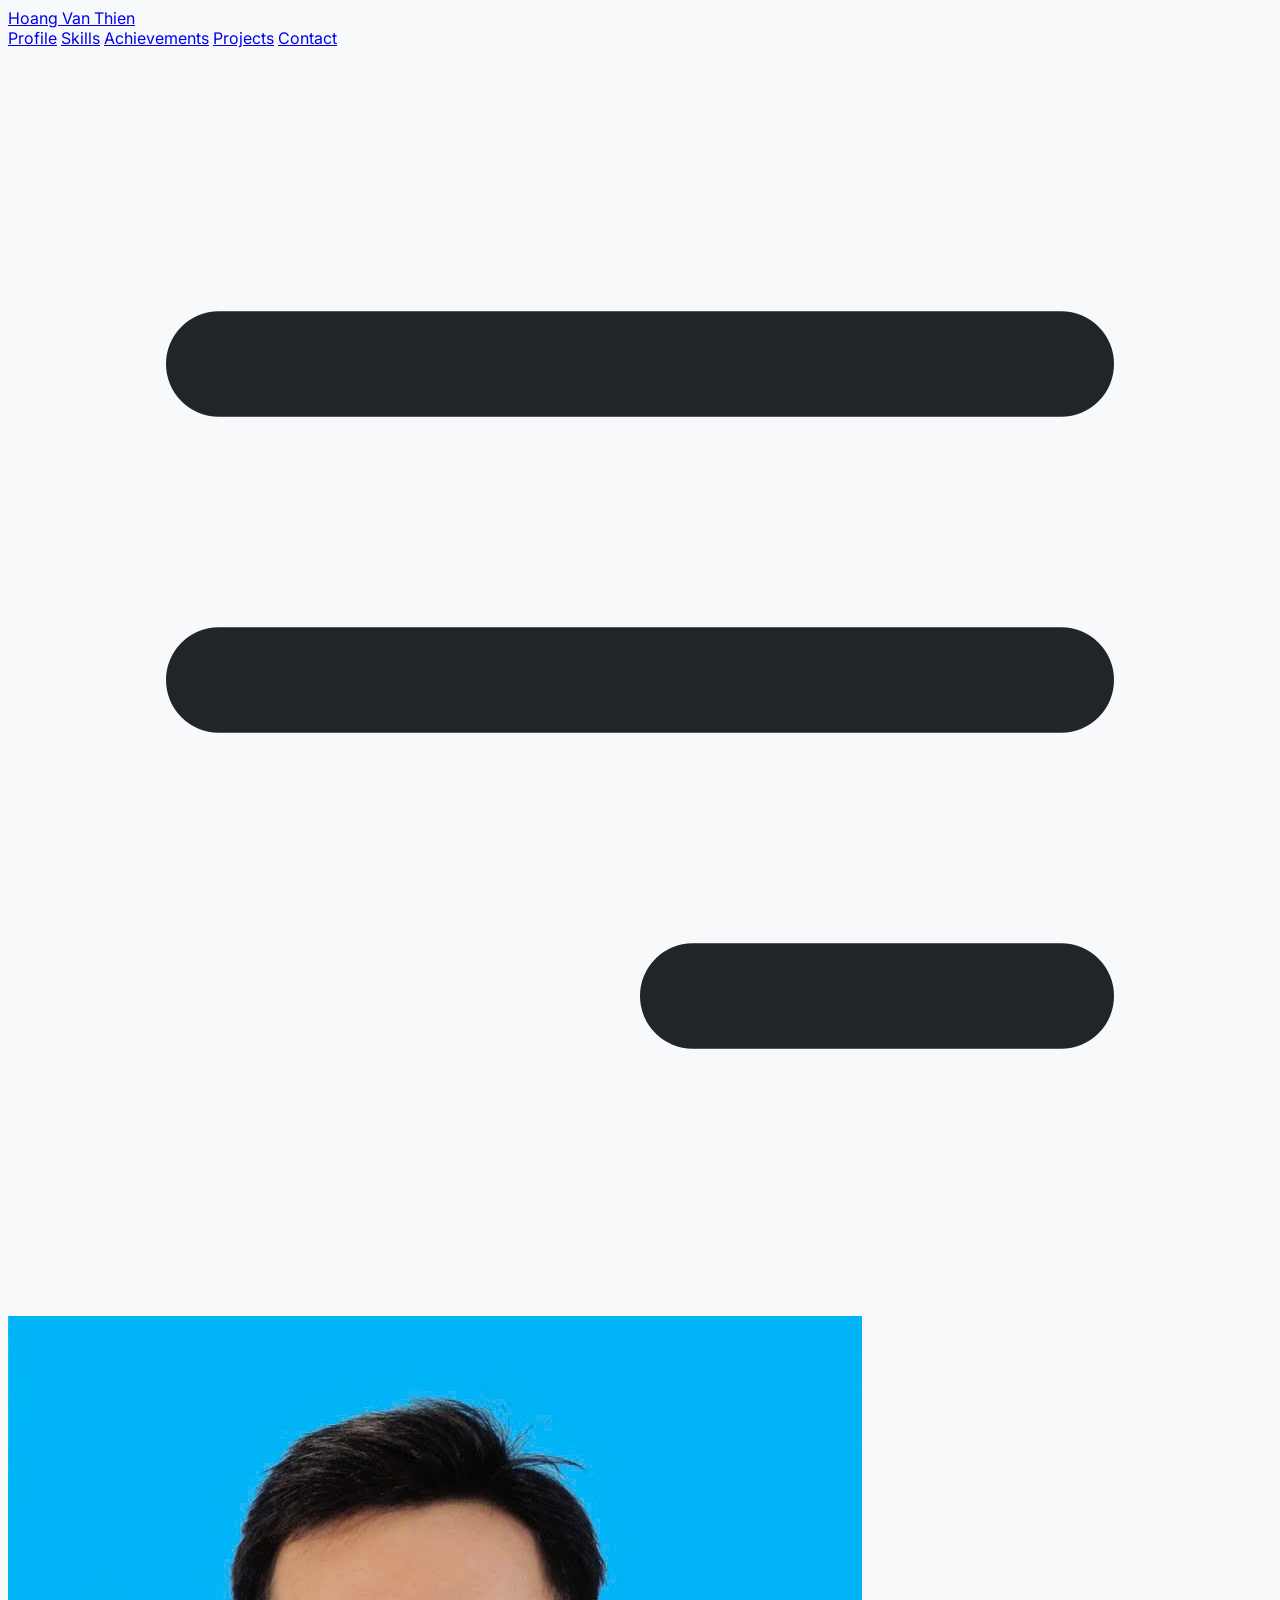
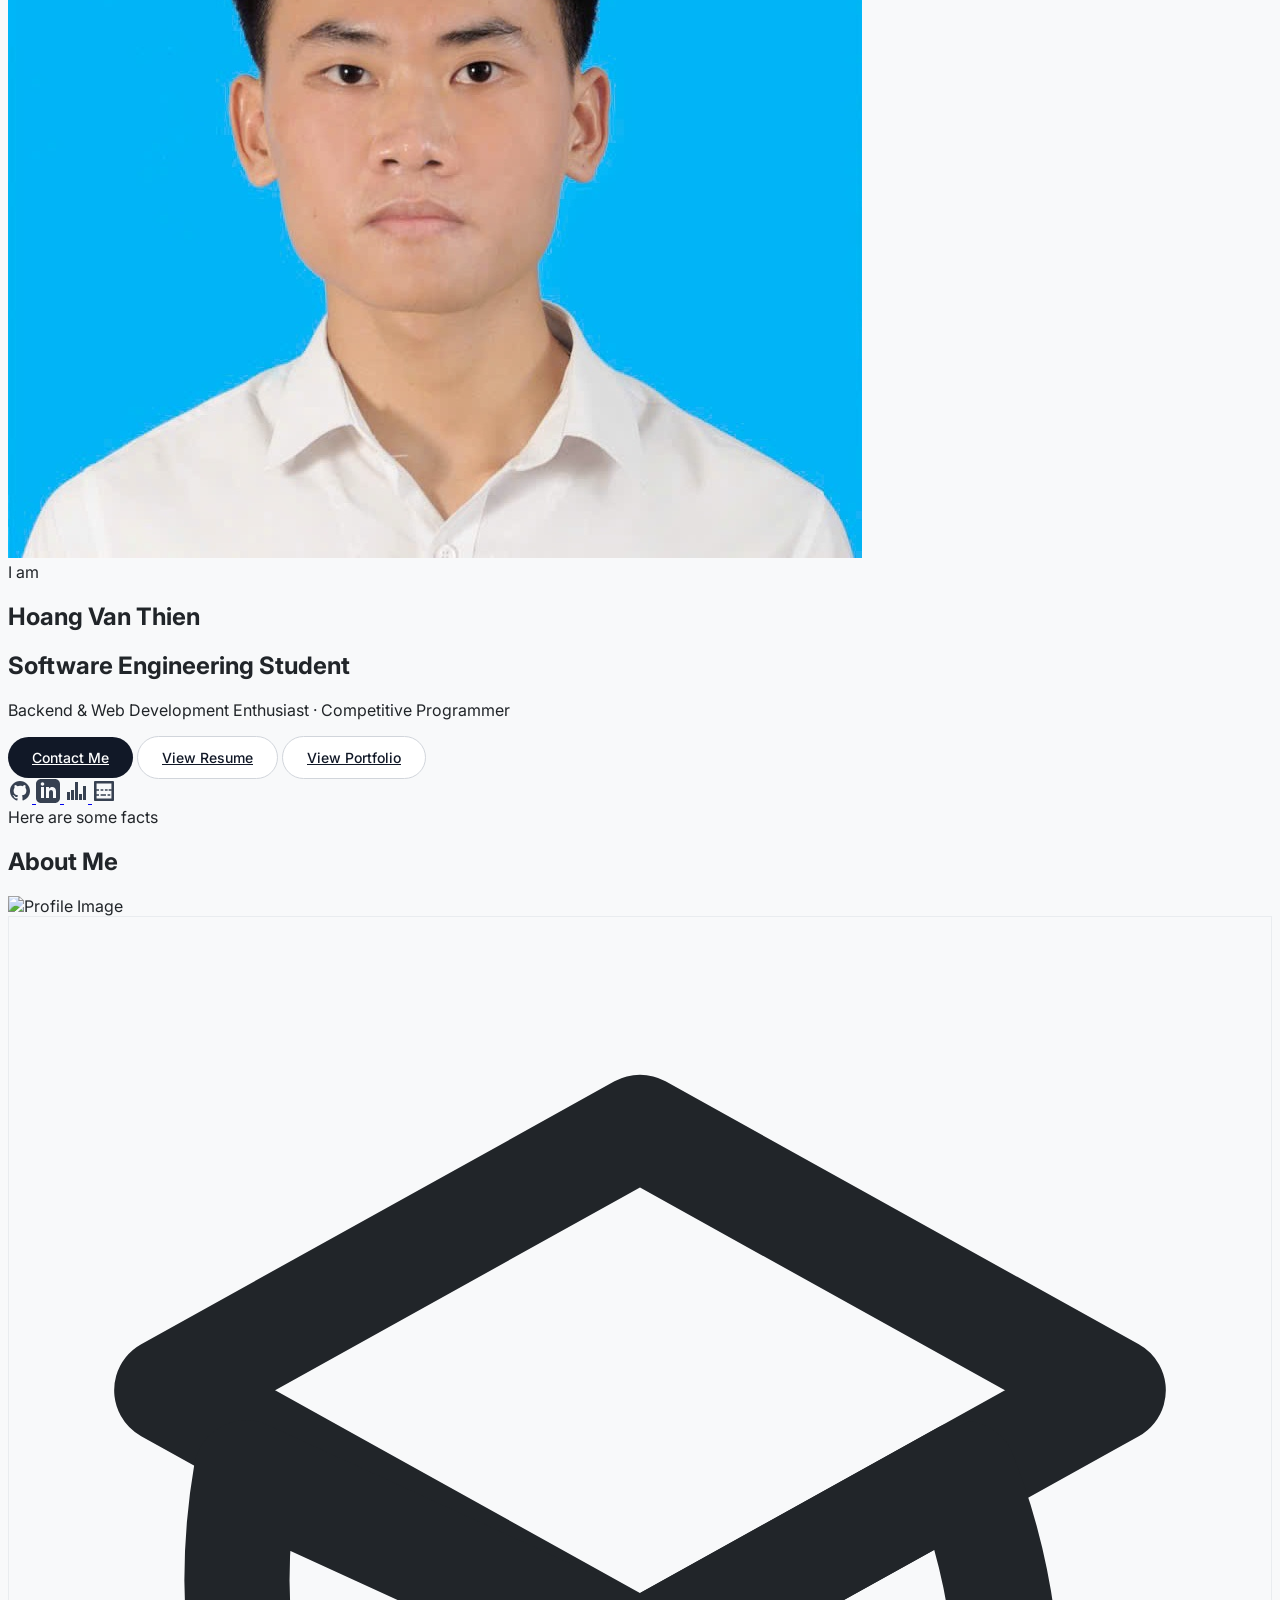
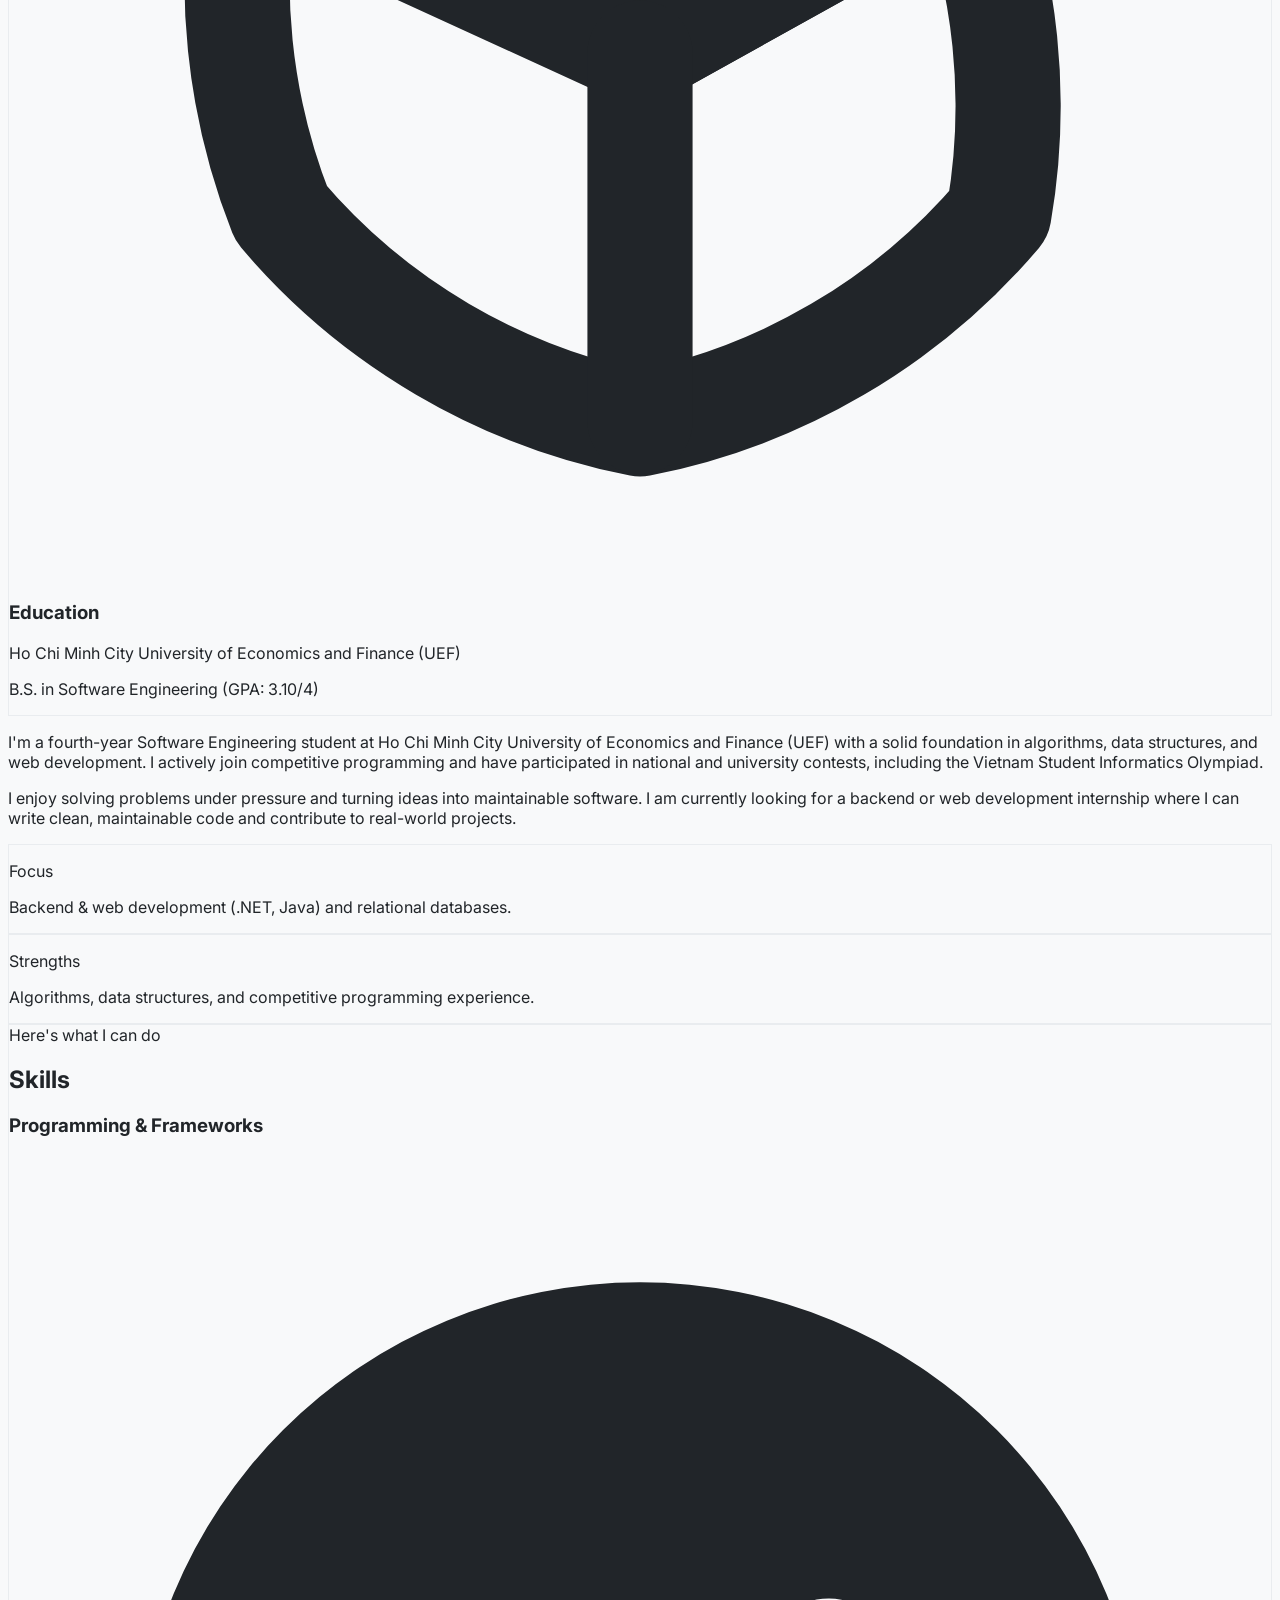
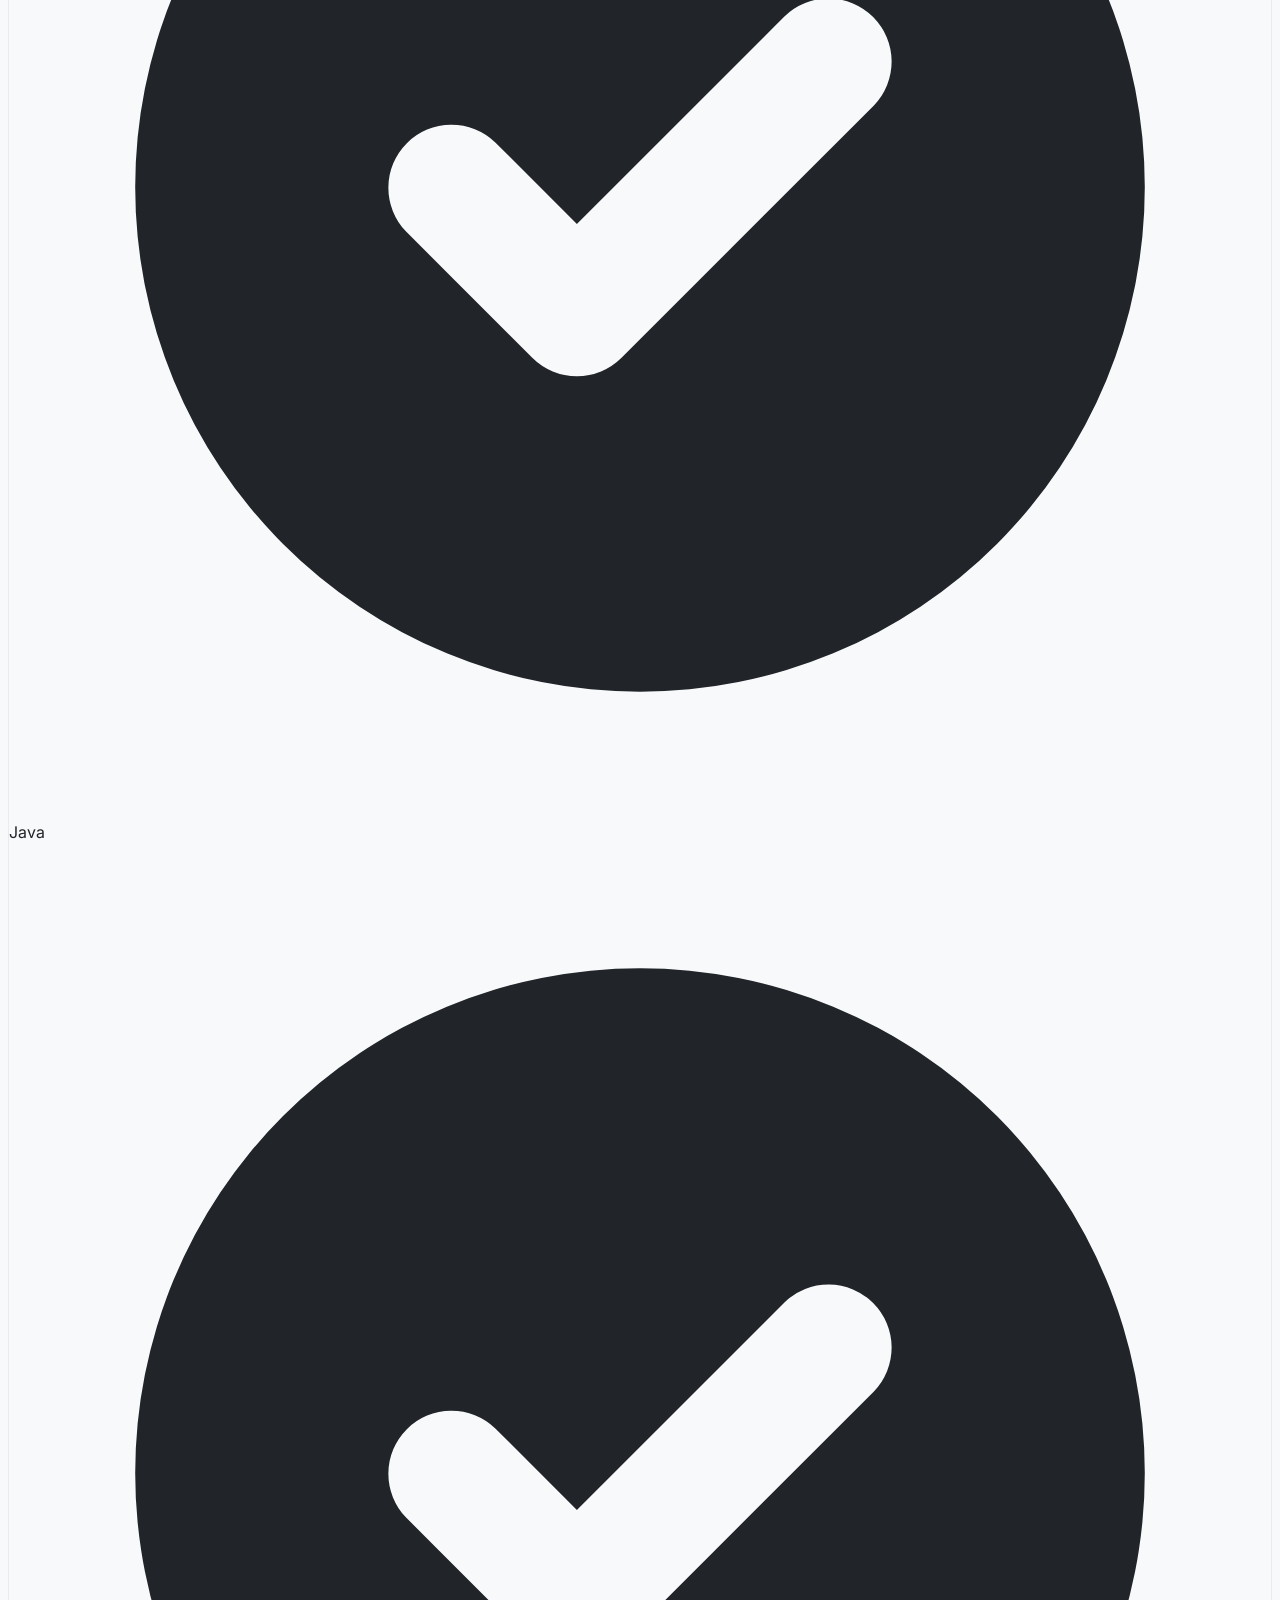
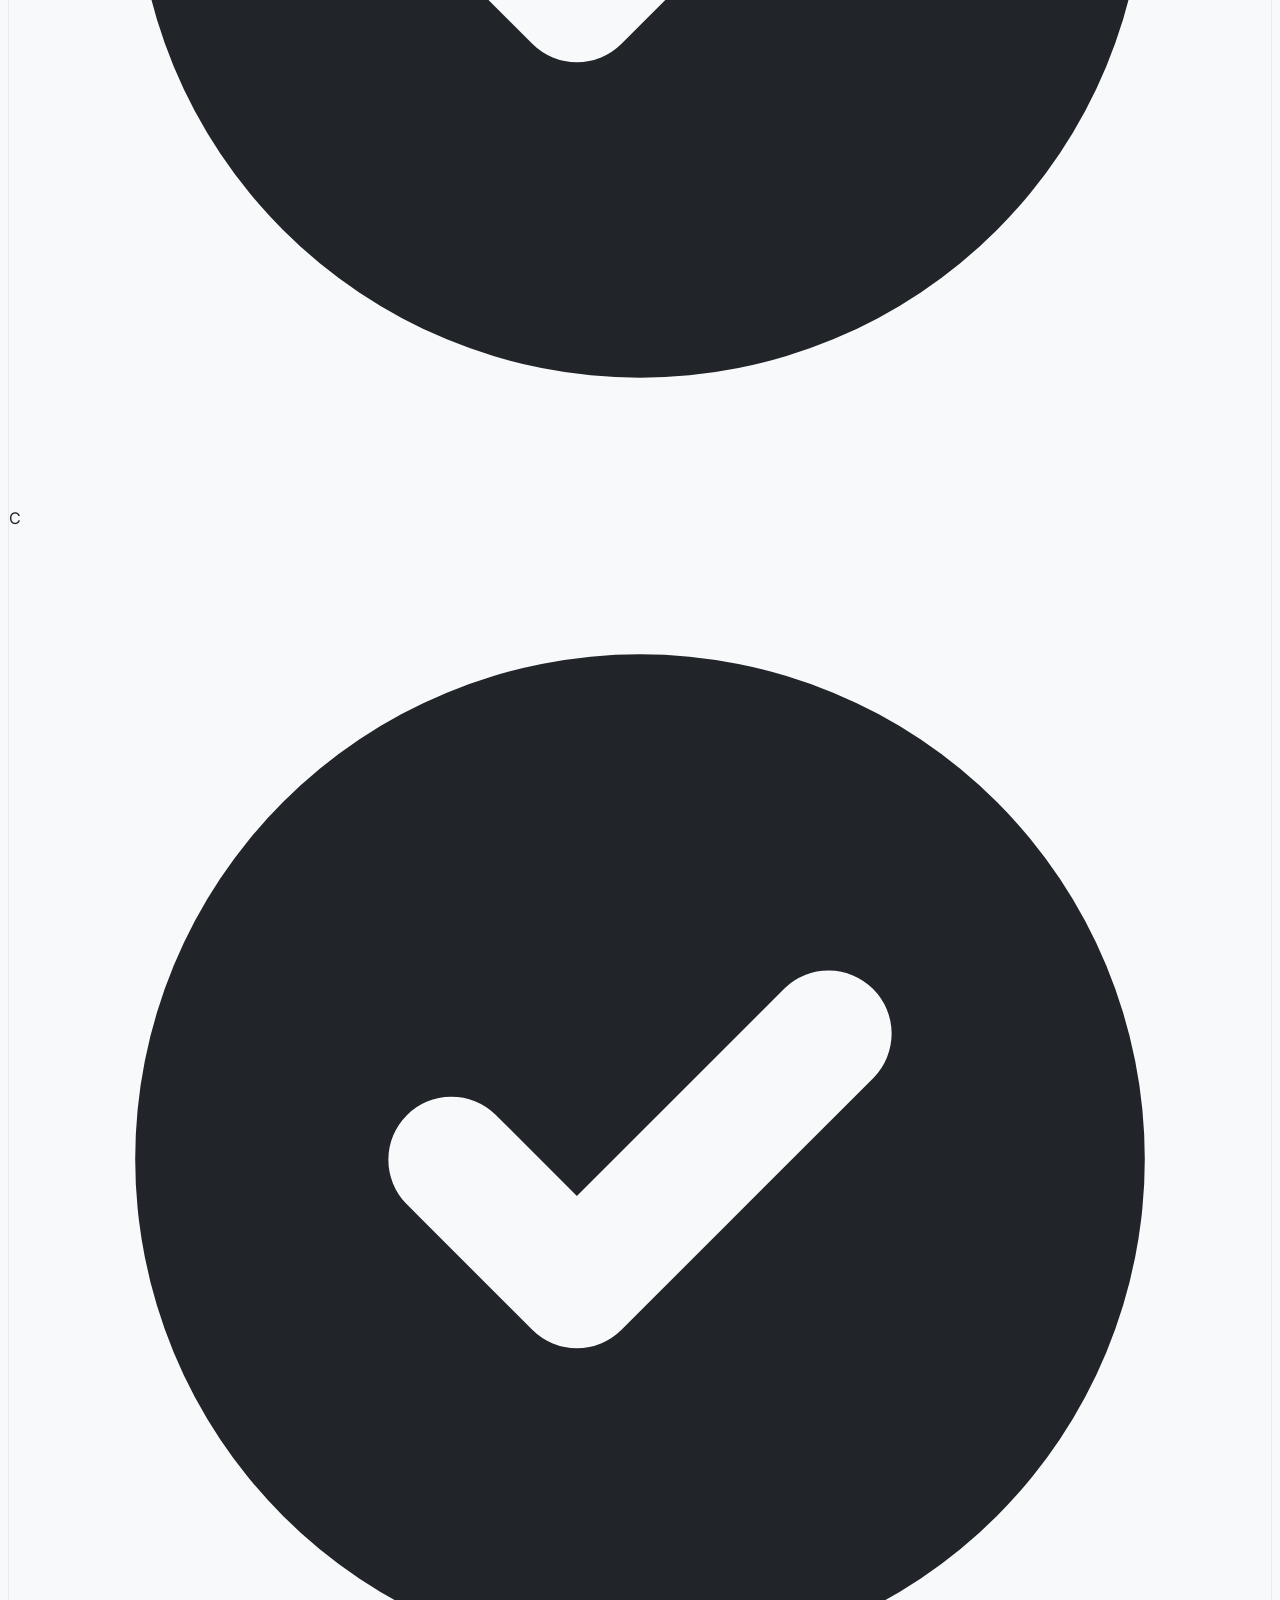
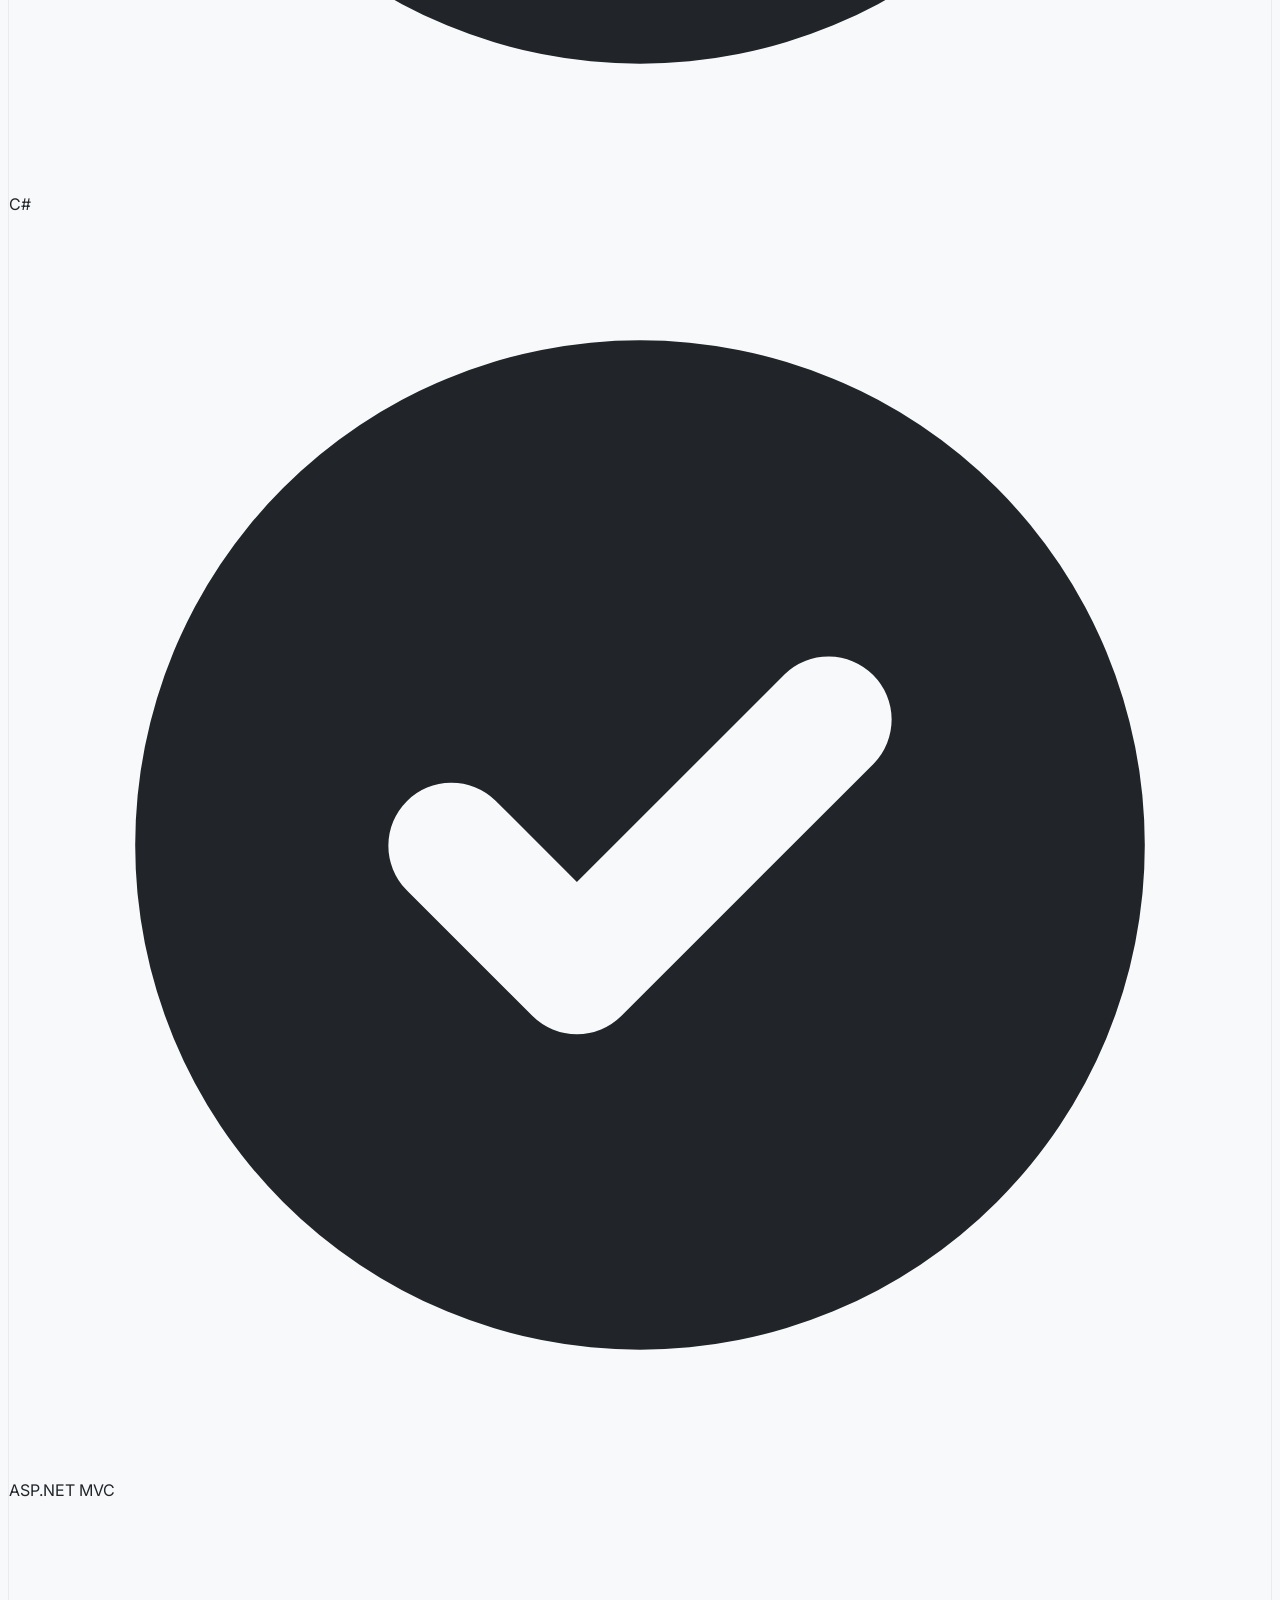
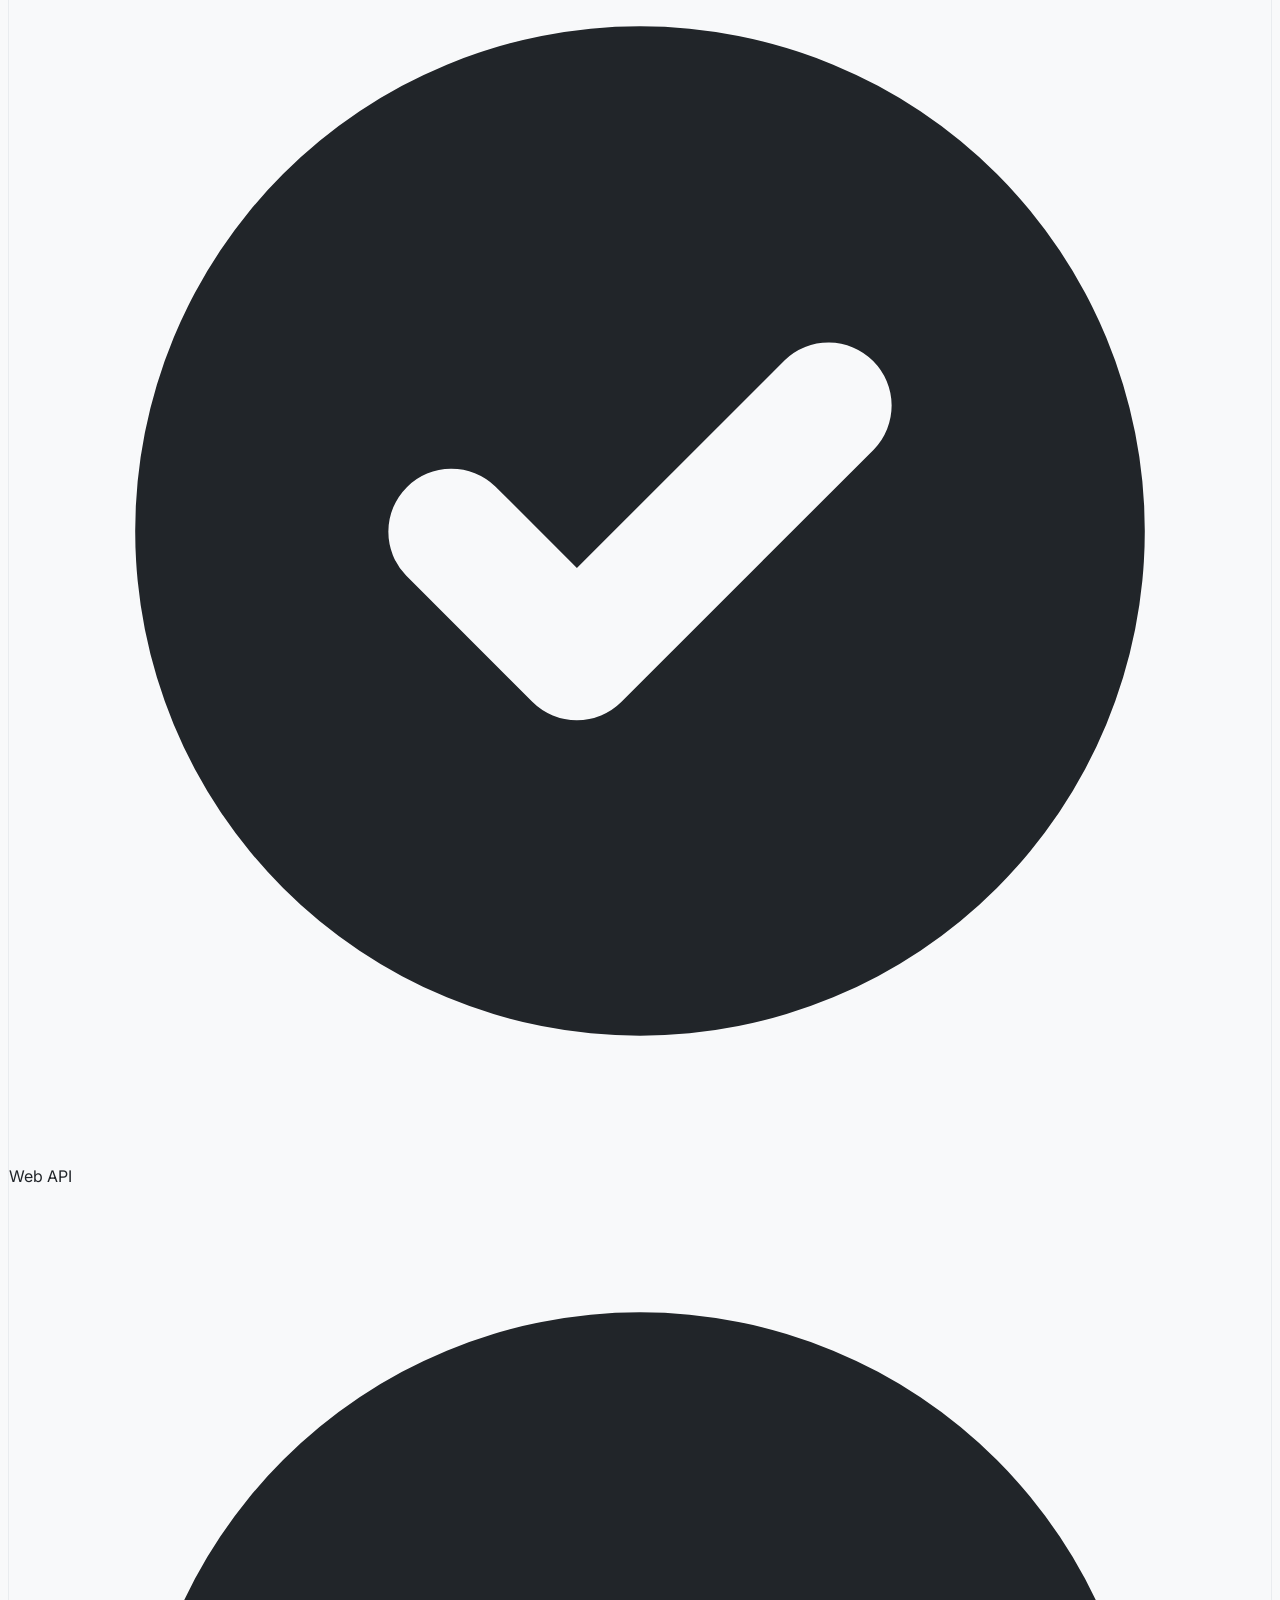
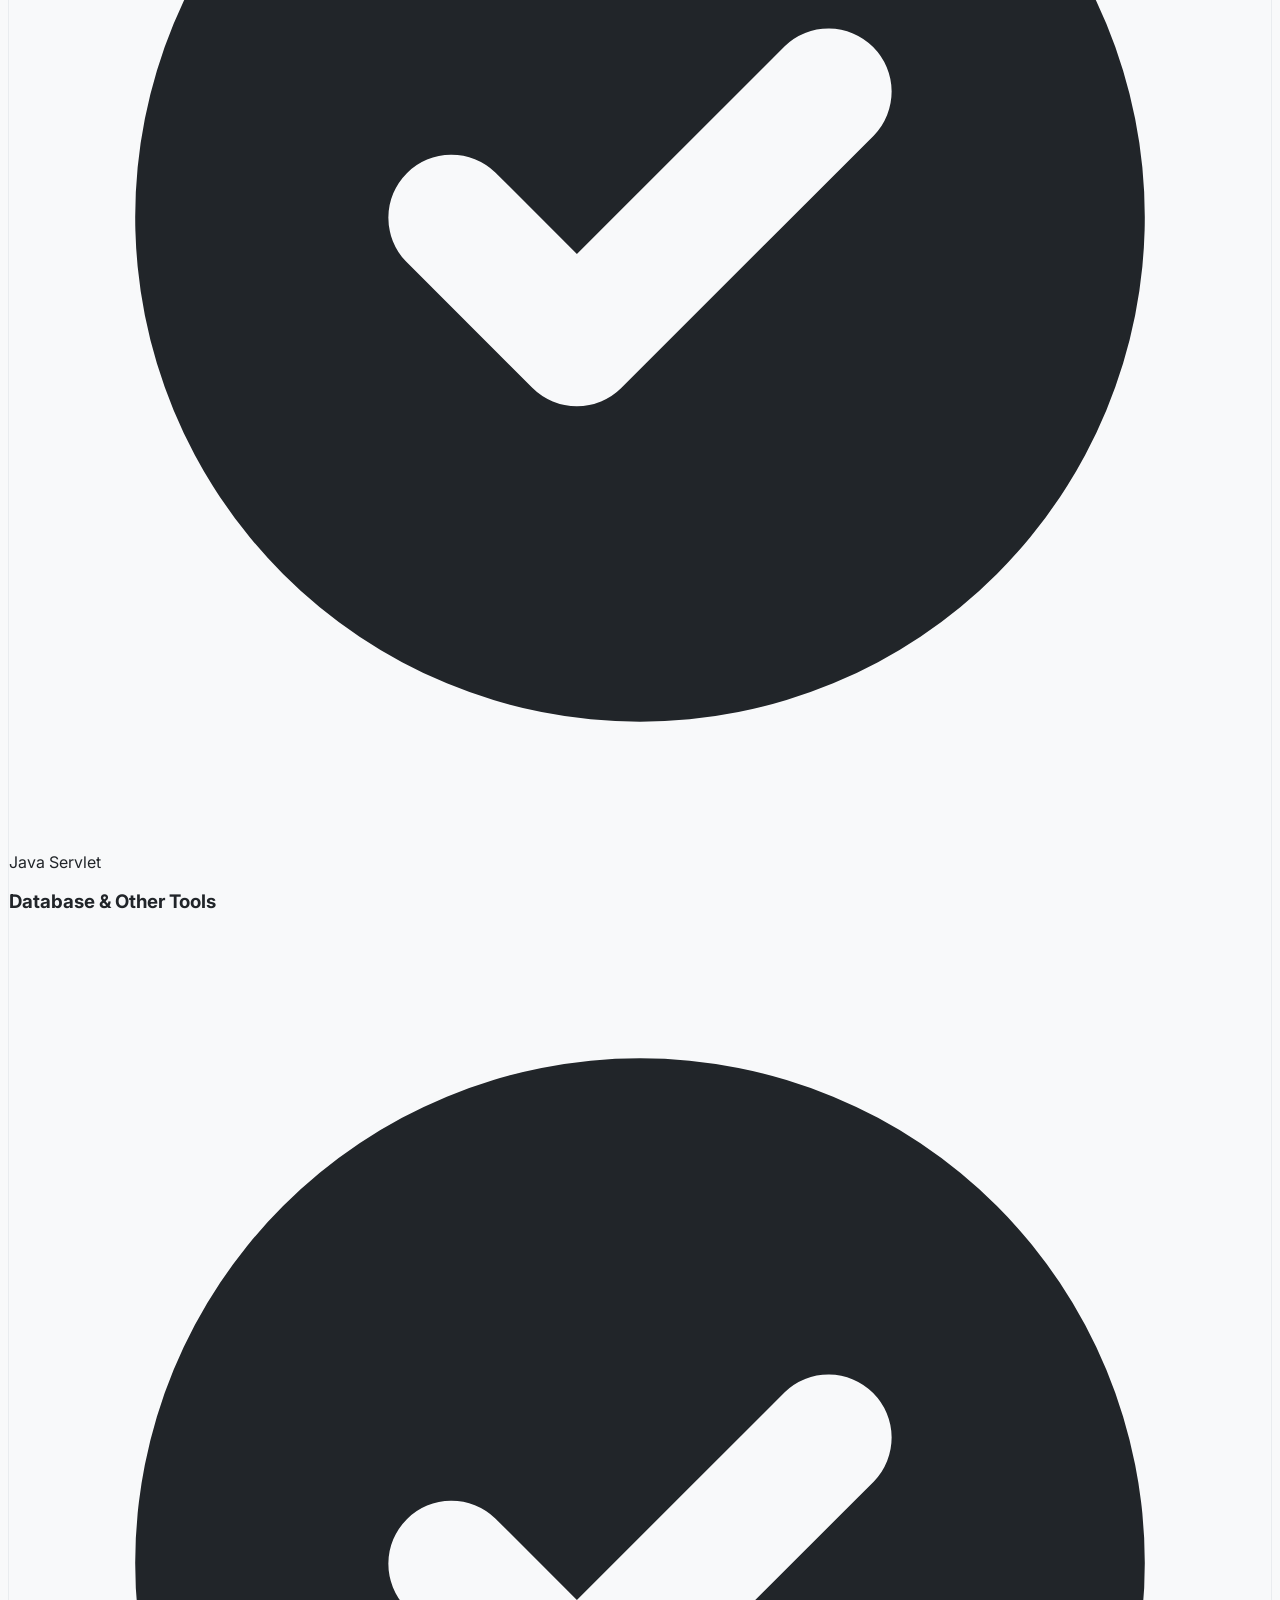
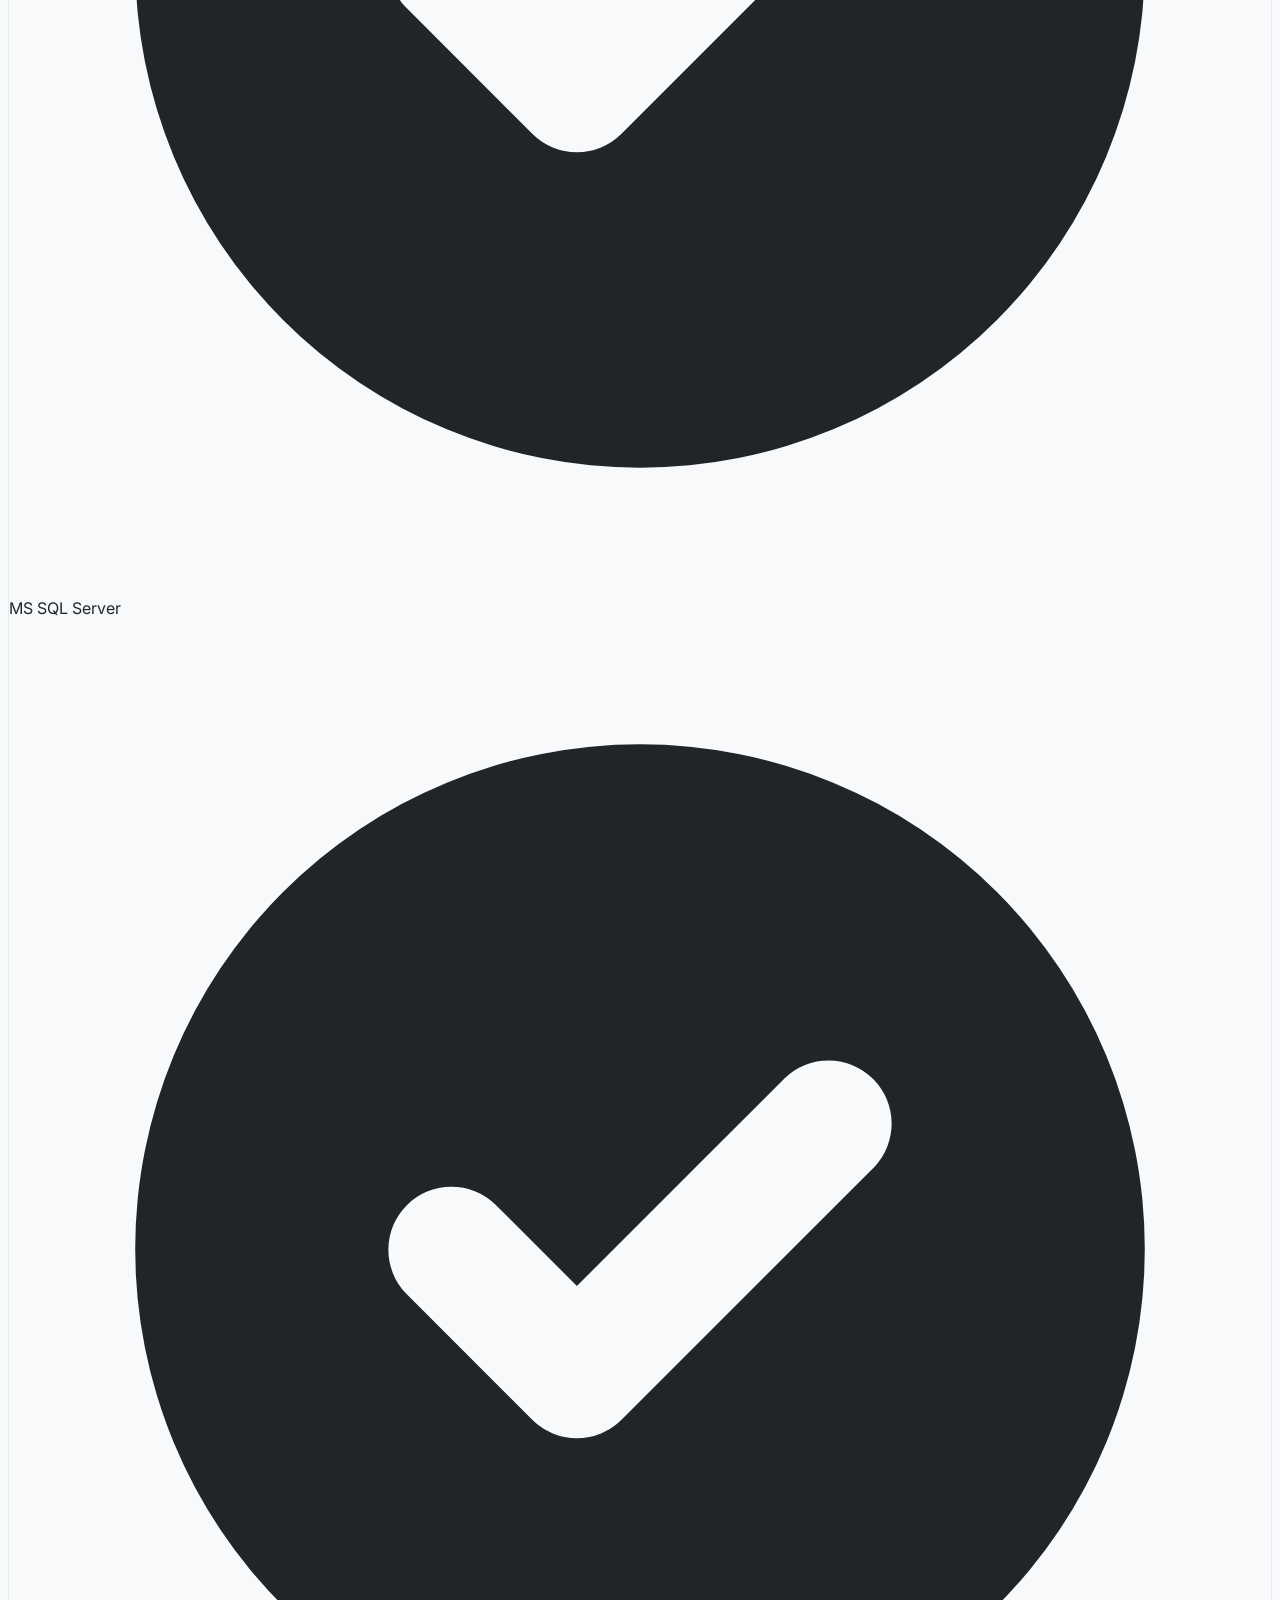
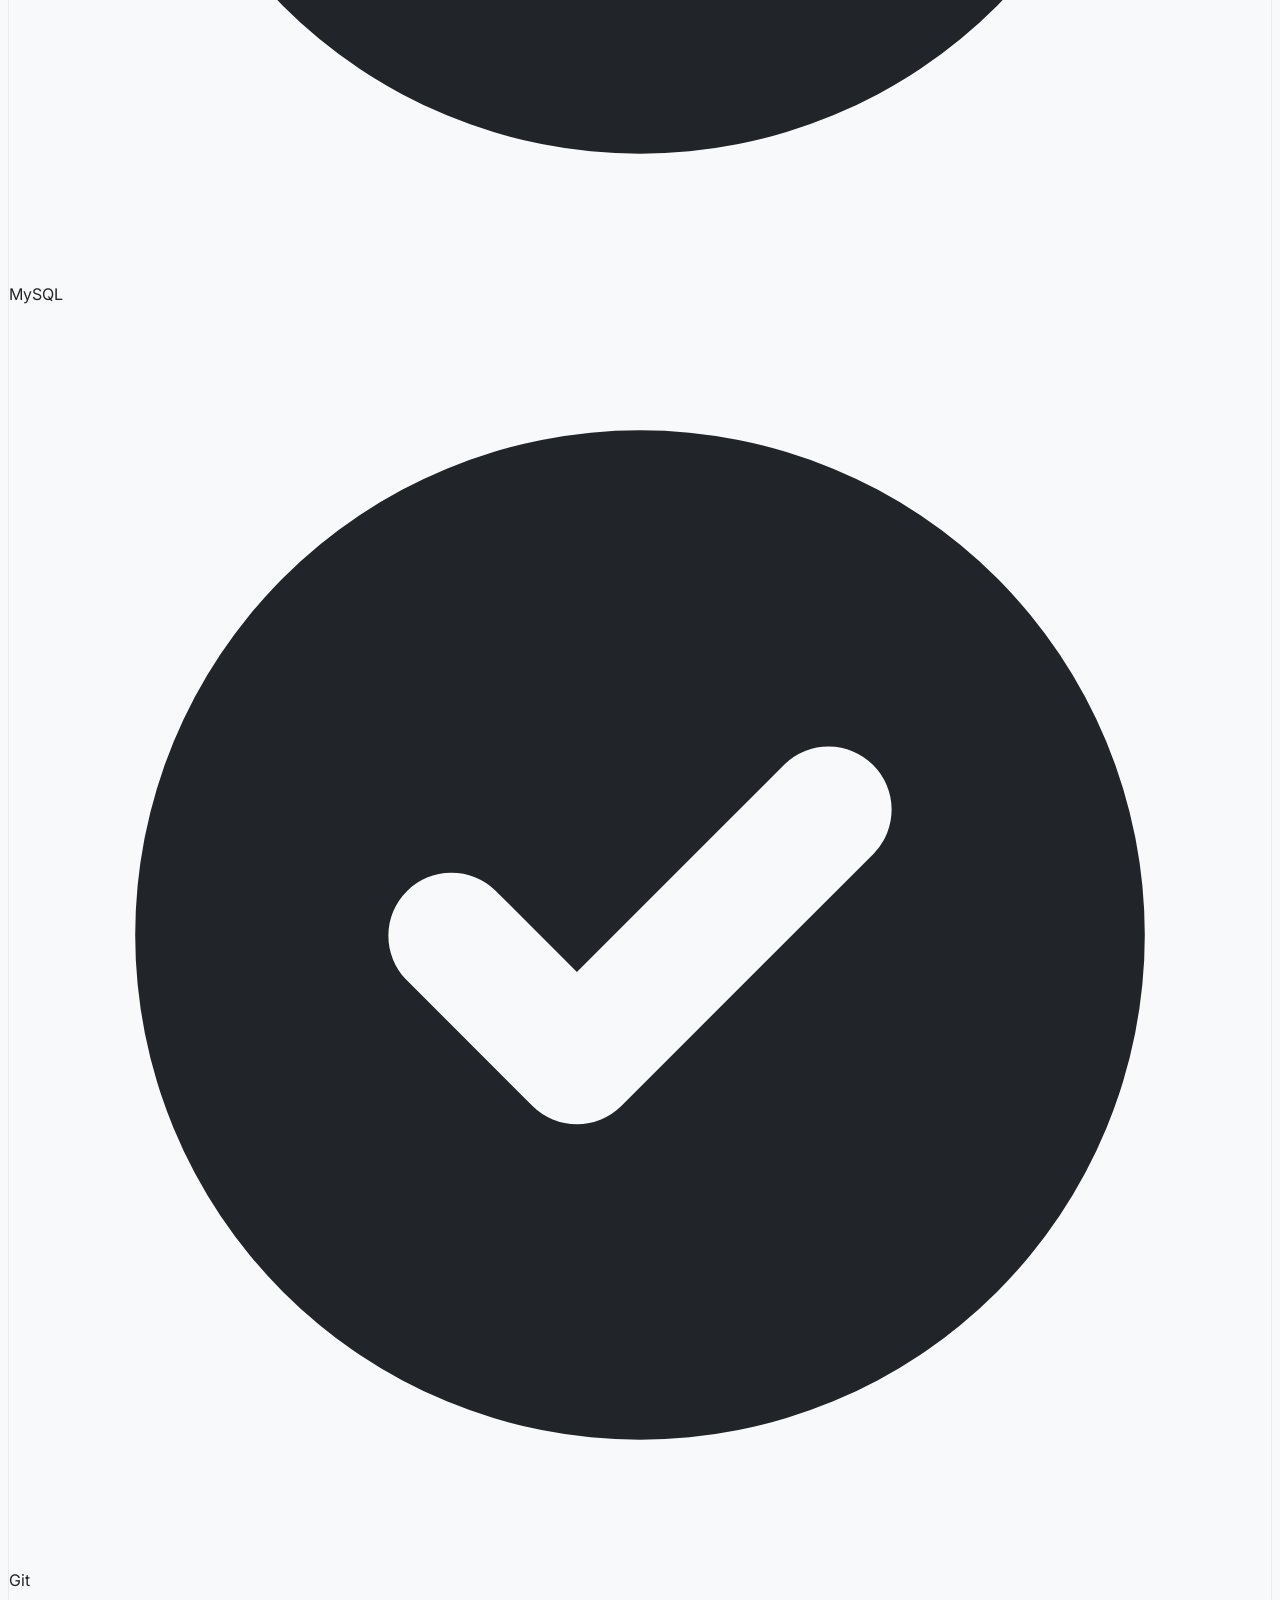
==== commit 89bb2874: "Fix ui" ====
--- a/index.html
+++ b/index.html
@@ -1,409 +1,379 @@
 <!DOCTYPE html>
-<html lang="en">
+<html lang="vi">
 <head>
-  <meta charset="UTF-8">
-  <meta name="viewport" content="width=device-width, initial-scale=1.0">
-  <title>Hoang Van Thien | Backend-Focused Software Engineering Portfolio</title>
-  <meta
-    name="description"
-    content="Portfolio of Hoang Van Thien, a backend-focused software engineering student building reliable web applications with ASP.NET MVC, Java, SQL, and strong problem-solving skills."
-  >
-  <link rel="preconnect" href="https://fonts.googleapis.com">
-  <link rel="preconnect" href="https://fonts.gstatic.com" crossorigin>
-  <link
-    href="https://fonts.googleapis.com/css2?family=Instrument+Serif:ital@0;1&family=Space+Grotesk:wght@400;500;700&display=swap"
-    rel="stylesheet"
-  >
-  <link rel="stylesheet" href="style.css">
+  <meta charset="UTF-8" />
+  <meta name="viewport" content="width=device-width, initial-scale=1.0"/>
+  <title>Hoang Van Thien - Portfolio</title>
+
+  <!-- Tailwind CSS CDN -->
+  <script src="https://cdn.tailwindcss.com"></script>
+
+  <!-- Inter font -->
+  <link rel="preconnect" href="https://fonts.googleapis.com"/>
+  <link rel="preconnect" href="https://fonts.gstatic.com" crossorigin/>
+  <link href="https://fonts.googleapis.com/css2?family=Inter:wght@400;500;600;700&display=swap" rel="stylesheet"/>
+
+  <!-- Tailwind config (dùng font Inter) -->
+  <script>
+    tailwind.config = {
+      theme: {
+        extend: {
+          fontFamily: { sans: ['Inter', 'sans-serif'] },
+        },
+      },
+    }
+  </script>
+
+  <!-- CSS tách riêng -->
+  <link rel="stylesheet" href="style.css"/>
 </head>
-<body>
-  <header class="site-header" id="top">
-    <div class="container header-inner">
-      <a class="brand" href="#home" aria-label="Go to home">
-        <span class="brand-mark">HVT</span>
-        <span class="brand-text">
-          <strong>Hoang Van Thien</strong>
-          <small>Backend-focused portfolio</small>
-        </span>
-      </a>
-
-      <nav class="site-nav" aria-label="Primary navigation">
-        <a href="#about" class="nav-link" data-nav-link>About</a>
-        <a href="#skills" class="nav-link" data-nav-link>Skills</a>
-        <a href="#achievements" class="nav-link" data-nav-link>Achievements</a>
-        <a href="#projects" class="nav-link" data-nav-link>Projects</a>
-        <a href="#contact" class="nav-link" data-nav-link>Contact</a>
-      </nav>
-
-      <div class="header-actions">
-        <a href="CV_HOANGVANTHIEN.pdf" target="_blank" rel="noopener noreferrer" class="button button-secondary">
-          Resume
+<body class="antialiased">
+
+  <!-- Header & Navigation -->
+  <header class="fixed top-0 left-0 right-0 bg-white/80 backdrop-blur-sm z-50 shadow-sm border-b border-gray-200">
+    <nav class="max-w-6xl mx-auto px-6 py-4 flex justify-between items-center">
+      <a href="#home" class="text-xl font-bold text-gray-900">Hoang Van Thien</a>
+
+      <div class="hidden md:flex items-center space-x-6">
+        <a href="#about" class="text-gray-700 hover:text-black transition-colors">Profile</a>
+        <a href="#skills" class="text-gray-700 hover:text-black transition-colors">Skills</a>
+        <a href="#achievements" class="text-gray-700 hover:text-black transition-colors">Achievements</a>
+        <a href="#projects" class="text-gray-700 hover:text-black transition-colors">Projects</a>
+        <a href="#contact" class="text-gray-700 hover:text-black transition-colors">Contact</a>
+      </div>
+
+      <div class="md:hidden">
+        <!-- (Có thể bổ sung JS cho menu mobile sau nếu muốn) -->
+        <svg class="w-6 h-6" fill="none" stroke="currentColor" viewBox="0 0 24 24" xmlns="http://www.w3.org/2000/svg">
+          <path stroke-linecap="round" stroke-linejoin="round" stroke-width="2" d="M4 6h16M4 12h16m-7 6h7"></path>
+        </svg>
+      </div>
+    </nav>
+  </header>
+
+  <!-- Main -->
+  <main class="max-w-6xl mx-auto px-6 pt-24 md:pt-32">
+
+    <!-- Hero -->
+    <section id="home" class="min-h-[60vh] flex items-center py-16">
+      <div class="w-full grid grid-cols-1 md:grid-cols-2 gap-12 items-center">
+        <!-- Avatar -->
+        <div class="order-1 md:order-2 flex justify-center">
+          <img
+            src="Images/ProfileImage.png"
+            alt="Hoang Van Thien"
+            class="rounded-full shadow-xl w-60 h-60 md:w-80 md:h-80 object-cover border-4 border-white"
+            onerror="this.src='https://placehold.co/300x300/E0E0E0/333?text=HVT'; this.onerror=null;"
+          />
+        </div>
+
+        <!-- Title -->
+        <div class="order-2 md:order-1 text-center md:text-left">
+          <span class="text-lg font-medium text-gray-600">I am</span>
+          <h1 class="text-5xl md:text-6xl font-bold text-gray-900 mt-1 mb-4">Hoang Van Thien</h1>
+          <h2 class="text-2xl font-medium text-gray-700">Software Engineering Student</h2>
+          <p class="mt-3 text-lg text-gray-600">
+            Backend &amp; Web Development Enthusiast · Competitive Programmer
+          </p>
+
+          <div class="mt-8 flex flex-wrap justify-center md:justify-start gap-4">
+            <a href="#contact" class="btn btn-dark">Contact Me</a>
+            <a href="CV_HOANGVANTHIEN.pdf" class="btn btn-light" target="_blank" rel="noopener noreferrer">View Resume</a>
+            <a href="https://alucard30dec.github.io/" class="btn btn-light" target="_blank" rel="noopener noreferrer">
+              View Portfolio
+            </a>
+          </div>
+
+          <!-- Social -->
+          <div class="mt-8 flex justify-center md:justify-start space-x-5">
+            <!-- GitHub -->
+            <a href="https://github.com/Alucard30Dec" target="_blank" rel="noopener noreferrer" class="icon-link" aria-label="GitHub">
+              <svg viewBox="0 0 24 24" fill="currentColor" class="w-6 h-6">
+                <path fill-rule="evenodd" d="M12 2C6.477 2 2 6.477 2 12c0 4.418 2.865 8.165 6.839 9.488.5.092.682-.217.682-.482 0-.237-.009-.868-.013-1.703-2.782.605-3.369-1.343-3.369-1.343-.454-1.155-1.11-1.463-1.11-1.463-.908-.62.069-.608.069-.608 1.003.07 1.531 1.03 1.531 1.03.892 1.53 2.341 1.088 2.91.832.092-.647.35-1.088.636-1.338-2.22-.253-4.555-1.11-4.555-4.943 0-1.09.39-1.984 1.03-2.682-.103-.253-.446-1.27.098-2.646 0 0 .84-.27 2.75 1.026A9.564 9.564 0 0112 6.819c.85.004 1.705.115 2.504.337 1.909-1.296 2.747-1.026 2.747-1.026.546 1.376.202 2.393.1 2.646.64.698 1.03 1.592 1.03 2.682 0 3.842-2.338 4.685-4.566 4.935.359.309.678.92.678 1.853 0 1.338-.012 2.419-.012 2.747 0 .267.18.577.688.48C19.135 20.165 22 16.418 22 12 22 6.477 17.523 2 12 2z" clip-rule="evenodd"/>
+              </svg>
+            </a>
+
+            <!-- LinkedIn -->
+            <a href="https://www.linkedin.com/in/thi%C3%AAn-ho%C3%A0ng-9427732b5/" target="_blank" rel="noopener noreferrer" class="icon-link" aria-label="LinkedIn">
+              <svg viewBox="0 0 24 24" fill="currentColor" class="w-6 h-6">
+                <path d="M19 0h-14c-2.761 0-5 2.239-5 5v14c0 2.761 2.239 5 5 5h14c2.762 0 5-2.239 5-5v-14c0-2.761-2.238-5-5-5zm-11 19h-3v-11h3v11zm-1.5-12.268c-.966 0-1.75-.783-1.75-1.75s.784-1.75 1.75-1.75 1.75.783 1.75 1.75-.784 1.75-1.75 1.75zm13.5 12.268h-3v-5.604c0-3.368-4-3.113-4 0v5.604h-3v-11h3v1.765c1.396-2.586 7-2.777 7 2.476v6.759z"/>
+              </svg>
+            </a>
+
+            <!-- Codeforces -->
+            <a href="https://codeforces.com/profile/HgThien" target="_blank" rel="noopener noreferrer" class="icon-link" aria-label="Codeforces">
+              <svg fill="currentColor" viewBox="0 0 24 24" class="w-6 h-6">
+                <path d="M3 21h3v-8H3v8zm4 0h3V11H7v10zm4 0h3V3h-3v18zm4 0h3v-6h-3v6zm4 0h3V7h-3v14z"/>
+              </svg>
+            </a>
+
+            <!-- LeetCode -->
+            <a href="https://leetcode.com/alucard30dec" target="_blank" rel="noopener noreferrer" class="icon-link" aria-label="LeetCode">
+              <svg fill="currentColor" viewBox="0 0 24 24" class="w-6 h-6">
+                <path d="M12.92 11.64h2.71v-1.46h-2.71v1.46zm-4.32 0h2.7v-1.46h-2.7v1.46zm-4.31 0h2.7v-1.46H4.29v1.46zm14 3.6h-2.71v1.46h2.71v-1.46zm-4.32 0h-2.7v1.46h2.7v-1.46zm-4.31 0H8.6v1.46h2.7v-1.46zm-4.3 0H4.3v1.46h2.7v-1.46zm14-5.06h-2.71v1.46h2.71v-1.46zM20.9 2H3.1C2.5 2 2 2.5 2 3.1v17.8C2 21.5 2.5 22 3.1 22h17.8c.6 0 1.1-.5 1.1-1.1V3.1C22 2.5 21.5 2 20.9 2zM19.44 19.54H4.56V4.46h14.88v15.08z"/>
+              </svg>
+            </a>
+          </div>
+        </div>
+      </div>
+    </section>
+
+    <!-- About -->
+    <section id="about" class="py-24">
+      <div class="text-center mb-12">
+        <span class="text-sm font-medium text-gray-500">Here are some facts</span>
+        <h2 class="text-4xl font-bold mt-1">About Me</h2>
+      </div>
+
+      <div class="grid grid-cols-1 md:grid-cols-2 gap-10 items-start">
+        <div class="flex justify-center">
+          <img
+            src="https://placehold.co/450x300/E0E0E0/333?text=Profile+Image"
+            alt="Profile Image"
+            class="rounded-2xl shadow-lg object-cover w-full h-auto"
+            onerror="this.src='https://placehold.co/450x300/E0E0E0/333?text=Profile+Image'; this.onerror=null;"
+          />
+        </div>
+
+        <div>
+          <div class="bg-white p-8 rounded-2xl card-border mb-6">
+            <div class="flex items-center space-x-4">
+              <div class="bg-gray-100 p-3 rounded-full">
+                <svg class="w-6 h-6 text-gray-800" fill="none" stroke="currentColor" viewBox="0 0 24 24" xmlns="http://www.w3.org/2000/svg">
+                  <path stroke-linecap="round" stroke-linejoin="round" stroke-width="2" d="M12 14l9-5-9-5-9 5 9 5z"></path>
+                  <path stroke-linecap="round" stroke-linejoin="round" stroke-width="2" d="M12 14l6.16-3.422a12.083 12.083 0 01.665 6.479A11.952 11.952 0 0112 21.052a11.952 11.952 0 01-6.824-4.001 12.083 12.083 0 01-.665-6.479L12 14z"></path>
+                  <path stroke-linecap="round" stroke-linejoin="round" stroke-width="2" d="M12 14v7"></path>
+                </svg>
+              </div>
+              <div>
+                <h3 class="text-xl font-semibold">Education</h3>
+                <p class="text-gray-600">Ho Chi Minh City University of Economics and Finance (UEF)</p>
+                <p class="text-gray-600">B.S. in Software Engineering (GPA: 3.10/4)</p>
+              </div>
+            </div>
+          </div>
+
+          <p class="text-lg text-gray-700 leading-relaxed">
+            I'm a fourth-year Software Engineering student at Ho Chi Minh City University of Economics and Finance (UEF)
+            with a solid foundation in algorithms, data structures, and web development. I actively join competitive
+            programming and have participated in national and university contests, including the Vietnam Student
+            Informatics Olympiad.
+          </p>
+          <p class="text-lg text-gray-700 leading-relaxed mt-4">
+            I enjoy solving problems under pressure and turning ideas into maintainable software. I am currently looking
+            for a backend or web development internship where I can write clean, maintainable code and contribute to
+            real-world projects.
+          </p>
+
+          <div class="mt-6 grid grid-cols-1 sm:grid-cols-2 gap-4 text-left">
+            <div class="bg-white p-4 rounded-xl card-border">
+              <p class="font-semibold text-gray-800 mb-1">Focus</p>
+              <p class="text-gray-600">
+                Backend &amp; web development (.NET, Java) and relational databases.
+              </p>
+            </div>
+            <div class="bg-white p-4 rounded-xl card-border">
+              <p class="font-semibold text-gray-800 mb-1">Strengths</p>
+              <p class="text-gray-600">
+                Algorithms, data structures, and competitive programming experience.
+              </p>
+            </div>
+          </div>
+        </div>
+      </div>
+    </section>
+
+    <!-- Skills -->
+    <section id="skills" class="py-24 bg-white rounded-3xl my-16 card-border">
+      <div class="text-center mb-12">
+        <span class="text-sm font-medium text-gray-500">Here's what I can do</span>
+        <h2 class="text-4xl font-bold mt-1">Skills</h2>
+      </div>
+
+      <div class="grid grid-cols-1 md:grid-cols-2 gap-8">
+        <div class="bg-gray-50 p-8 rounded-2xl border border-gray-200">
+          <h3 class="text-2xl font-semibold mb-6 text-center">Programming &amp; Frameworks</h3>
+          <div class="grid grid-cols-2 gap-x-6 gap-y-4">
+            <div class="flex items-center space-x-3">
+              <svg class="w-5 h-5 text-green-500 flex-shrink-0" fill="currentColor" viewBox="0 0 20 20"><path fill-rule="evenodd" d="M10 18a8 8 0 100-16 8 8 0 000 16zm3.707-9.293a1 1 0 00-1.414-1.414L9 10.586 7.707 9.293a1 1 0 00-1.414 1.414l2 2a1 1 0 001.414 0l4-4z" clip-rule="evenodd"></path></svg>
+              <span class="text-lg">Java</span>
+            </div>
+            <div class="flex items-center space-x-3">
+              <svg class="w-5 h-5 text-green-500 flex-shrink-0" fill="currentColor" viewBox="0 0 20 20"><path fill-rule="evenodd" d="M10 18a8 8 0 100-16 8 8 0 000 16zm3.707-9.293a1 1 0 00-1.414-1.414L9 10.586 7.707 9.293a1 1 0 00-1.414 1.414l2 2a1 1 0 001.414 0l4-4z" clip-rule="evenodd"></path></svg>
+              <span class="text-lg">C</span>
+            </div>
+            <div class="flex items-center space-x-3">
+              <svg class="w-5 h-5 text-green-500 flex-shrink-0" fill="currentColor" viewBox="0 0 20 20"><path fill-rule="evenodd" d="M10 18a8 8 0 100-16 8 8 0 000 16zm3.707-9.293a1 1 0 00-1.414-1.414L9 10.586 7.707 9.293a1 1 0 00-1.414 1.414l2 2a1 1 0 001.414 0l4-4z" clip-rule="evenodd"></path></svg>
+              <span class="text-lg">C#</span>
+            </div>
+            <div class="flex items-center space-x-3">
+              <svg class="w-5 h-5 text-green-500 flex-shrink-0" fill="currentColor" viewBox="0 0 20 20"><path fill-rule="evenodd" d="M10 18a8 8 0 100-16 8 8 0 000 16zm3.707-9.293a1 1 0 00-1.414-1.414L9 10.586 7.707 9.293a1 1 0 00-1.414 1.414l2 2a1 1 0 001.414 0l4-4z" clip-rule="evenodd"></path></svg>
+              <span class="text-lg">ASP.NET MVC</span>
+            </div>
+            <div class="flex items-center space-x-3">
+              <svg class="w-5 h-5 text-green-500 flex-shrink-0" fill="currentColor" viewBox="0 0 20 20"><path fill-rule="evenodd" d="M10 18a8 8 0 100-16 8 8 0 000 16zm3.707-9.293a1 1 0 00-1.414-1.414L9 10.586 7.707 9.293a1 1 0 00-1.414 1.414l2 2a1 1 0 001.414 0l4-4z" clip-rule="evenodd"></path></svg>
+              <span class="text-lg">Web API</span>
+            </div>
+            <div class="flex items-center space-x-3">
+              <svg class="w-5 h-5 text-green-500 flex-shrink-0" fill="currentColor" viewBox="0 0 20 20"><path fill-rule="evenodd" d="M10 18a8 8 0 100-16 8 8 0 000 16zm3.707-9.293a1 1 0 00-1.414-1.414L9 10.586 7.707 9.293a1 1 0 00-1.414 1.414l2 2a1 1 0 001.414 0l4-4z" clip-rule="evenodd"></path></svg>
+              <span class="text-lg">Java Servlet</span>
+            </div>
+          </div>
+        </div>
+
+        <div class="bg-gray-50 p-8 rounded-2xl border border-gray-200">
+          <h3 class="text-2xl font-semibold mb-6 text-center">Database &amp; Other Tools</h3>
+          <div class="grid grid-cols-2 gap-x-6 gap-y-4">
+            <div class="flex items-center space-x-3">
+              <svg class="w-5 h-5 text-green-500 flex-shrink-0" fill="currentColor" viewBox="0 0 20 20"><path fill-rule="evenodd" d="M10 18a8 8 0 100-16 8 8 0 000 16zm3.707-9.293a1 1 0 00-1.414-1.414L9 10.586 7.707 9.293a1 1 0 00-1.414 1.414l2 2a1 1 0 001.414 0l4-4z" clip-rule="evenodd"></path></svg>
+              <span class="text-lg">MS SQL Server</span>
+            </div>
+            <div class="flex items-center space-x-3">
+              <svg class="w-5 h-5 text-green-500 flex-shrink-0" fill="currentColor" viewBox="0 0 20 20"><path fill-rule="evenodd" d="M10 18a8 8 0 100-16 8 8 0 000 16zm3.707-9.293a1 1 0 00-1.414-1.414L9 10.586 7.707 9.293a1 1 0 00-1.414 1.414l2 2a1 1 0 001.414 0l4-4z" clip-rule="evenodd"></path></svg>
+              <span class="text-lg">MySQL</span>
+            </div>
+            <div class="flex items-center space-x-3">
+              <svg class="w-5 h-5 text-green-500 flex-shrink-0" fill="currentColor" viewBox="0 0 20 20"><path fill-rule="evenodd" d="M10 18a8 8 0 100-16 8 8 0 000 16zm3.707-9.293a1 1 0 00-1.414-1.414L9 10.586 7.707 9.293a1 1 0 00-1.414 1.414l2 2a1 1 0 001.414 0l4-4z" clip-rule="evenodd"></path></svg>
+              <span class="text-lg">Git</span>
+            </div>
+            <div class="flex items-center space-x-3">
+              <svg class="w-5 h-5 text-green-500 flex-shrink-0" fill="currentColor" viewBox="0 0 20 20"><path fill-rule="evenodd" d="M10 18a8 8 0 100-16 8 8 0 000 16zm3.707-9.293a1 1 0 00-1.414-1.414L9 10.586 7.707 9.293a1 1 0 00-1.414 1.414l2 2a1 1 0 001.414 0l4-4z" clip-rule="evenodd"></path></svg>
+              <span class="text-lg">Data Structures &amp; Algorithms</span>
+            </div>
+            <div class="flex items-center space-x-3">
+              <svg class="w-5 h-5 text-green-500 flex-shrink-0" fill="currentColor" viewBox="0 0 20 20"><path fill-rule="evenodd" d="M10 18a8 8 0 100-16 8 8 0 000 16zm3.707-9.293a1 1 0 00-1.414-1.414L9 10.586 7.707 9.293a1 1 0 00-1.414 1.414l2 2a1 1 0 001.414 0l4-4z" clip-rule="evenodd"></path></svg>
+              <span class="text-lg">MVC Pattern</span>
+            </div>
+          </div>
+        </div>
+      </div>
+    </section>
+
+    <!-- Achievements -->
+    <section id="achievements" class="py-24">
+      <div class="text-center mb-10">
+        <span class="text-sm font-medium text-gray-500">Competitive programming &amp; awards</span>
+        <h2 class="text-4xl font-bold mt-1">Achievements</h2>
+      </div>
+
+      <div class="grid grid-cols-1 md:grid-cols-2 gap-8">
+        <div class="bg-white p-8 rounded-2xl card-border">
+          <h3 class="text-2xl font-semibold mb-4">Competitions</h3>
+          <ul class="space-y-3 text-left text-gray-700">
+            <li>• 2nd Place – FIT Code Contest 2025, UEF</li>
+            <li>• 3rd Place – FIT Code Contest 2024, UEF</li>
+            <li>• 3rd Place – FIT Code Contest 2023, UEF</li>
+            <li>• Participant – Vietnam Student Informatics Olympiad</li>
+          </ul>
+        </div>
+
+        <div class="bg-white p-8 rounded-2xl card-border">
+          <h3 class="text-2xl font-semibold mb-4">Other Awards &amp; Activities</h3>
+          <ul class="space-y-3 text-left text-gray-700">
+            <li>• 3rd Place – UEF Math Olympiad 2023</li>
+            <li>• Active member of the university competitive programming club.</li>
+            <li>• Regular practice on Codeforces (HgThien) and LeetCode (alucard30dec).</li>
+          </ul>
+          <div class="mt-4 flex flex-wrap gap-3">
+            <a href="https://codeforces.com/profile/HgThien" class="btn btn-light text-sm" target="_blank" rel="noopener noreferrer">
+              View Codeforces
+            </a>
+            <a href="https://leetcode.com/alucard30dec" class="btn btn-light text-sm" target="_blank" rel="noopener noreferrer">
+              View LeetCode
+            </a>
+          </div>
+        </div>
+      </div>
+    </section>
+
+    <!-- Projects -->
+    <section id="projects" class="py-24">
+      <div class="text-center mb-12">
+        <span class="text-sm font-medium text-gray-500">Things I've built</span>
+        <h2 class="text-5xl font-extrabold tracking-tight mt-1">Projects</h2>
+        <p class="mt-3 text-gray-600 max-w-2xl mx-auto">
+          A selection of academic and personal projects focused on backend, web development and mobile apps.
+        </p>
+      </div>
+
+      <!-- Khối bao bọc để đặt nút ra ngoài không đè lên card -->
+      <div class="relative max-w-6xl mx-auto carousel-3d overflow-visible">
+        <!-- Prev (đặt lệch ra 2 bên bằng lớp -left-*) -->
+        <button id="projPrev"
+          class="nav-arrow absolute -left-8 md:-left-16 top-1/2 -translate-y-1/2"
+          aria-label="Previous project">
+          <svg viewBox="0 0 24 24" class="w-7 h-7"><path fill="currentColor" d="M15.41 7.41 14 6l-6 6 6 6 1.41-1.41L10.83 12z"/></svg>
+        </button>
+
+        <!-- Next -->
+        <button id="projNext"
+          class="nav-arrow absolute -right-8 md:-right-16 top-1/2 -translate-y-1/2"
+          aria-label="Next project">
+          <svg viewBox="0 0 24 24" class="w-7 h-7"><path fill="currentColor" d="m8.59 16.59 1.41 1.41L16 12 10 6 8.59 7.41 13.17 12z"/></svg>
+        </button>
+
+        <div id="projTrack" class="flex items-stretch justify-center gap-2 px-2 md:px-4 will-change-transform will-change-opacity">
+          <!-- Render bởi JS -->
+        </div>
+      </div>
+
+      <div id="projDetail" class="max-w-6xl mx-auto mt-10 bg-white rounded-3xl border border-gray-200 shadow-sm p-8 md:p-12 text-center transition-all duration-300">
+        <!-- Render bởi JS -->
+      </div>
+    </section>
+
+    <!-- Contact -->
+    <section id="contact" class="py-24 text-center">
+      <h2 class="text-5xl font-extrabold tracking-tight mt-1 mb-6">Contact</h2>
+      <p class="text-gray-600 max-w-xl mx-auto mb-10">
+        I'm open to backend or web development internship opportunities. Feel free to reach out via email or phone.
+      </p>
+
+      <div class="flex flex-col sm:flex-row justify-center items-center gap-4">
+        <!-- Gmail -->
+        <a
+          href="https://mail.google.com/mail/?view=cm&fs=1&to=hoangvanthien301203@gmail.com"
+          target="_blank" rel="noopener noreferrer"
+          class="inline-flex items-center justify-center space-x-3 bg-white text-gray-800 font-medium px-8 py-4 rounded-full card-border btn-pill text-lg w-full sm:w-auto"
+        >
+          <svg class="w-6 h-6" fill="currentColor" viewBox="0 0 24 24" xmlns="http://www.w3.org/2000/svg"><path d="M22 6c0-1.1-.9-2-2-2H4c-1.1 0-2 .9-2 2v12c0 1.1.9 2 2 2h16c1.1 0 2-.9 2-2V6zm-2 0l-8 5-8-5h16zm0 12H4V8l8 5 8-5v10z"></path></svg>
+          <span>hoangvanthien301203@gmail.com</span>
         </a>
-        <a href="#contact" class="button button-primary">Hire Me</a>
-      </div>
-
-      <button
-        class="nav-toggle"
-        type="button"
-        aria-label="Toggle navigation"
-        aria-expanded="false"
-        aria-controls="mobileMenu"
-        data-nav-toggle
-      >
-        <span></span>
-        <span></span>
-        <span></span>
-      </button>
-    </div>
-
-    <div class="mobile-menu" id="mobileMenu" data-mobile-menu>
-      <a href="#about" class="mobile-link" data-mobile-link>About</a>
-      <a href="#skills" class="mobile-link" data-mobile-link>Skills</a>
-      <a href="#achievements" class="mobile-link" data-mobile-link>Achievements</a>
-      <a href="#projects" class="mobile-link" data-mobile-link>Projects</a>
-      <a href="#contact" class="mobile-link" data-mobile-link>Contact</a>
-      <div class="mobile-actions">
-        <a href="CV_HOANGVANTHIEN.pdf" target="_blank" rel="noopener noreferrer" class="button button-secondary">
-          View Resume
+
+        <!-- Phone -->
+        <a href="tel:+84379135123"
+           class="inline-flex items-center justify-center space-x-3 bg-white text-gray-800 font-medium px-8 py-4 rounded-full card-border btn-pill text-lg w-full sm:w-auto">
+          <svg class="w-6 h-6" fill="currentColor" viewBox="0 0 24 24" xmlns="http://www.w3.org/2000/svg"><path d="M6.62 10.79c1.44 2.83 3.76 5.14 6.59 6.59l2.2-2.2c.27-.27.67-.36 1.02-.24 1.12.37 2.33.57 3.57.57.55 0 1 .45 1 1V20c0 .55-.45 1-1 1-9.39 0-17-7.61-17-17 0-.55.45-1 1-1h3.5c.55 0 1 .45 1 1 0 1.25.2 2.45.57 3.57.11.35.03.74-.25 1.02l-2.2 2.2z"></path></svg>
+          <span>+84 379 135 123</span>
         </a>
-        <a href="mailto:hoangvanthien301203@gmail.com" class="button button-primary">Email Me</a>
-      </div>
-    </div>
-  </header>
-
-  <main>
-    <section id="home" class="hero section">
-      <div class="container hero-grid">
-        <div class="hero-copy reveal">
-          <p class="eyebrow">Hoang Van Thien / software engineering portfolio / open to internship and fresher roles</p>
-          <div class="hero-rule" aria-hidden="true"></div>
-          <h1 class="hero-title">
-            Backend systems with
-            <span class="hero-title-emphasis">discipline</span>
-            and interfaces with character.
-          </h1>
-          <p class="hero-summary">
-            I am Hoang Van Thien, a Software Engineering student at UEF with hands-on experience in ASP.NET MVC, Java,
-            SQL, and layered application design. I combine competitive programming discipline with practical project work
-            to ship maintainable, problem-solving software.
-          </p>
-
-          <div class="hero-toolline" aria-label="Core strengths">
-            <span>ASP.NET MVC</span>
-            <span>Java</span>
-            <span>SQL Server & MySQL</span>
-            <span>Data Structures & Algorithms</span>
-          </div>
-
-          <div class="hero-actions">
-            <a href="#projects" class="button button-primary">View Projects</a>
-            <a href="CV_HOANGVANTHIEN.pdf" target="_blank" rel="noopener noreferrer" class="button button-secondary">
-              Open Resume
-            </a>
-            <a href="https://github.com/Alucard30Dec" target="_blank" rel="noopener noreferrer" class="button button-ghost">
-              GitHub
-            </a>
-          </div>
-
-          <dl class="hero-metrics">
-            <div class="metric-card">
-              <dt>Academic</dt>
-              <dd>3.10 / 4.00</dd>
-            </div>
-            <div class="metric-card">
-              <dt>Contest record</dt>
-              <dd>4 notable placements</dd>
-            </div>
-            <div class="metric-card">
-              <dt>Project set</dt>
-              <dd>3 shipped builds</dd>
-            </div>
-          </dl>
-        </div>
-
-        <div class="hero-visual reveal">
-          <div class="portrait-panel">
-            <div class="portrait-note">
-              <span class="portrait-note-label">Design intention</span>
-              <p>An editorial layout with sharper hierarchy, calmer rhythm, and enough restraint to let the work speak.</p>
-            </div>
-            <div class="portrait-frame">
-              <img
-                src="Images/ProfileImage.png"
-                alt="Portrait of Hoang Van Thien"
-                class="portrait-image"
-              >
-            </div>
-
-            <div class="hero-aside">
-              <div class="aside-block">
-                <span class="floating-label">Current focus</span>
-                <strong>Backend web development</strong>
-                <p>Clean architecture, APIs, and database-backed systems.</p>
-              </div>
-              <div class="aside-block">
-                <span class="floating-label">Competitive edge</span>
-                <strong>Contest-tested problem solving</strong>
-                <p>FIT Code Contest awards and regular algorithm practice.</p>
-              </div>
-            </div>
-          </div>
-        </div>
-      </div>
-    </section>
-
-    <section id="about" class="section">
-      <div class="container">
-        <div class="section-heading reveal">
-          <p class="section-kicker">About</p>
-          <h2>Recruiter-ready profile, not just a student bio.</h2>
-          <p>
-            This portfolio is structured around what matters in hiring: technical foundation, evidence of execution,
-            and the ability to contribute reliably to real product work.
-          </p>
-        </div>
-
-        <div class="about-grid">
-          <article class="surface-card reveal">
-            <p class="card-kicker">Profile summary</p>
-            <h3>Solid backend fundamentals with strong learning velocity.</h3>
-            <p>
-              I am studying Software Engineering at Ho Chi Minh City University of Economics and Finance (UEF), with a
-              strong base in algorithms, object-oriented programming, relational databases, and web application design.
-            </p>
-            <p>
-              My projects focus on admin workflows, data management, authentication, and maintainable architecture. I am
-              looking for an environment where I can contribute to backend or full-stack delivery while continuing to
-              raise my engineering standards.
-            </p>
-          </article>
-
-          <div class="about-side">
-            <article class="surface-card reveal">
-              <p class="card-kicker">Education</p>
-              <h3>B.S. in Software Engineering</h3>
-              <ul class="detail-list">
-                <li>Ho Chi Minh City University of Economics and Finance (UEF)</li>
-                <li>Final-year student</li>
-                <li>GPA: 3.10 / 4.00</li>
-              </ul>
-            </article>
-
-            <article class="surface-card reveal">
-              <p class="card-kicker">What I bring</p>
-              <ul class="value-list">
-                <li>
-                  <strong>Structured implementation</strong>
-                  <span>Comfortable with layered architecture, CRUD systems, and business flow design.</span>
-                </li>
-                <li>
-                  <strong>Analytical problem solving</strong>
-                  <span>Competitive programming experience supports debugging speed and algorithmic thinking.</span>
-                </li>
-                <li>
-                  <strong>Team-ready mindset</strong>
-                  <span>Focused on readable code, consistency, and shipping features that are easy to maintain.</span>
-                </li>
-              </ul>
-            </article>
-          </div>
-        </div>
-      </div>
-    </section>
-
-    <section id="skills" class="section">
-      <div class="container">
-        <div class="section-heading reveal">
-          <p class="section-kicker">Skills</p>
-          <h2>Balanced for backend delivery, database work, and real implementation detail.</h2>
-          <p>
-            The stack below reflects what I can use confidently in coursework and portfolio projects today.
-          </p>
-        </div>
-
-        <div class="skills-grid">
-          <article class="surface-card skill-card reveal">
-            <p class="card-kicker">Languages & frameworks</p>
-            <h3>Application development</h3>
-            <div class="tag-list">
-              <span class="tag">C#</span>
-              <span class="tag">Java</span>
-              <span class="tag">C</span>
-              <span class="tag">ASP.NET MVC</span>
-              <span class="tag">Web API</span>
-              <span class="tag">Java Servlet</span>
-              <span class="tag">HTML</span>
-              <span class="tag">CSS</span>
-            </div>
-          </article>
-
-          <article class="surface-card skill-card reveal">
-            <p class="card-kicker">Data & tooling</p>
-            <h3>Persistence and workflow</h3>
-            <div class="tag-list">
-              <span class="tag">SQL Server</span>
-              <span class="tag">MySQL</span>
-              <span class="tag">Entity Framework</span>
-              <span class="tag">SQLite</span>
-              <span class="tag">Git</span>
-              <span class="tag">Visual Studio</span>
-              <span class="tag">Android Studio</span>
-              <span class="tag">Gradle</span>
-            </div>
-          </article>
-
-          <article class="surface-card skill-card reveal">
-            <p class="card-kicker">Engineering strengths</p>
-            <h3>How I approach implementation</h3>
-            <ul class="detail-list">
-              <li>Data structures and algorithms</li>
-              <li>Layered architecture and MVC pattern</li>
-              <li>Authentication and role-based authorization</li>
-              <li>CRUD workflows and relational data modeling</li>
-              <li>Competitive programming discipline</li>
-            </ul>
-          </article>
-        </div>
-      </div>
-    </section>
-
-    <section id="achievements" class="section">
-      <div class="container">
-        <div class="section-heading reveal">
-          <p class="section-kicker">Achievements</p>
-          <h2>Proof of consistency, not just participation.</h2>
-          <p>
-            These highlights show repeatable performance in contests and a sustained interest in solving hard problems.
-          </p>
-        </div>
-
-        <div class="achievement-grid">
-          <article class="surface-card reveal">
-            <p class="card-kicker">Competition results</p>
-            <h3>Programming and academic achievements</h3>
-            <ol class="timeline">
-              <li>
-                <strong>2nd Place</strong>
-                <span>FIT Code Contest 2025, UEF</span>
-              </li>
-              <li>
-                <strong>3rd Place</strong>
-                <span>FIT Code Contest 2024, UEF</span>
-              </li>
-              <li>
-                <strong>3rd Place</strong>
-                <span>FIT Code Contest 2023, UEF</span>
-              </li>
-              <li>
-                <strong>Participant</strong>
-                <span>Vietnam Student Informatics Olympiad</span>
-              </li>
-              <li>
-                <strong>3rd Place</strong>
-                <span>UEF Math Olympiad 2023</span>
-              </li>
-            </ol>
-          </article>
-
-          <article class="surface-card reveal">
-            <p class="card-kicker">Coding presence</p>
-            <h3>Ongoing practice outside the classroom</h3>
-            <p class="achievement-copy">
-              I regularly practice algorithmic problem solving and stay active in the university competitive programming
-              community. That habit translates directly into debugging speed, cleaner logic, and better implementation
-              under time pressure.
-            </p>
-            <div class="profile-links">
-              <a href="https://codeforces.com/profile/HgThien" target="_blank" rel="noopener noreferrer" class="button button-secondary">
-                Codeforces
-              </a>
-              <a href="https://leetcode.com/alucard30dec" target="_blank" rel="noopener noreferrer" class="button button-secondary">
-                LeetCode
-              </a>
-              <a href="https://www.linkedin.com/in/thi%C3%AAn-ho%C3%A0ng-9427732b5/" target="_blank" rel="noopener noreferrer" class="button button-ghost">
-                LinkedIn
-              </a>
-            </div>
-          </article>
-        </div>
-      </div>
-    </section>
-
-    <section id="projects" class="section project-section">
-      <div class="container">
-        <div class="section-heading reveal">
-          <p class="section-kicker">Projects</p>
-          <h2>Selected builds that show architecture, data handling, and interface discipline.</h2>
-          <p>
-            Use the controls to browse featured work. Each project includes a short engineering breakdown below.
-          </p>
-        </div>
-
-        <div class="projects-shell reveal">
-          <button id="projPrev" class="nav-arrow nav-arrow-left" type="button" aria-label="Previous project">
-            <svg viewBox="0 0 24 24" aria-hidden="true">
-              <path d="M15.41 7.41 14 6l-6 6 6 6 1.41-1.41L10.83 12z"></path>
-            </svg>
-          </button>
-
-          <div class="carousel-viewport">
-            <div id="projTrack" class="project-track" aria-live="polite"></div>
-          </div>
-
-          <button id="projNext" class="nav-arrow nav-arrow-right" type="button" aria-label="Next project">
-            <svg viewBox="0 0 24 24" aria-hidden="true">
-              <path d="m8.59 16.59 1.41 1.41L16 12 10 6 8.59 7.41 13.17 12z"></path>
-            </svg>
-          </button>
-        </div>
-
-        <article id="projDetail" class="project-detail surface-card reveal"></article>
-      </div>
-    </section>
-
-    <section id="contact" class="section">
-      <div class="container">
-        <div class="contact-panel reveal">
-          <div class="contact-copy">
-            <p class="section-kicker section-kicker-dark">Contact</p>
-            <h2>If you need a backend intern who can think clearly and build carefully, let's talk.</h2>
-            <p>
-              I am available for internship and entry-level opportunities in backend or web development, and I am ready
-              to contribute to production-minded work with discipline and curiosity.
-            </p>
-            <div class="contact-stamp">Based in Vietnam / open to internship and fresher opportunities</div>
-          </div>
-
-          <div class="contact-grid">
-            <a class="contact-link" href="mailto:hoangvanthien301203@gmail.com">
-              <span>Email</span>
-              <strong>hoangvanthien301203@gmail.com</strong>
-            </a>
-            <a class="contact-link" href="tel:+84379135123">
-              <span>Phone</span>
-              <strong>+84 379 135 123</strong>
-            </a>
-            <a class="contact-link" href="https://github.com/Alucard30Dec" target="_blank" rel="noopener noreferrer">
-              <span>GitHub</span>
-              <strong>github.com/Alucard30Dec</strong>
-            </a>
-            <a class="contact-link" href="https://www.linkedin.com/in/thi%C3%AAn-ho%C3%A0ng-9427732b5/" target="_blank" rel="noopener noreferrer">
-              <span>LinkedIn</span>
-              <strong>View professional profile</strong>
-            </a>
-          </div>
-        </div>
       </div>
     </section>
   </main>
 
-  <footer class="site-footer">
-    <div class="container footer-inner">
-      <p>Copyright <span id="currentYear"></span> Hoang Van Thien. All rights reserved.</p>
-      <a href="#top" class="footer-link">Back to top</a>
+  <!-- Footer -->
+  <footer class="border-t border-gray-200 mt-16">
+    <div class="max-w-6xl mx-auto px-6 py-12 text-center">
+      <div class="flex justify-center space-x-6 mb-6 md:hidden">
+        <a href="#about" class="text-gray-700 hover:text-black transition-colors">Profile</a>
+        <a href="#skills" class="text-gray-700 hover:text-black transition-colors">Skills</a>
+        <a href="#achievements" class="text-gray-700 hover:text-black transition-colors">Achievements</a>
+        <a href="#projects" class="text-gray-700 hover:text-black transition-colors">Projects</a>
+        <a href="#contact" class="text-gray-700 hover:text-black transition-colors">Contact</a>
+      </div>
+      <p class="text-gray-500 text-sm">
+        Copyright © 2025 Hoang Van Thien. All Rights Reserved.
+      </p>
+      <p class="text-gray-400 text-xs mt-2">
+        Portfolio:
+        <a href="https://alucard30dec.github.io/" target="_blank" rel="noopener noreferrer"
+           class="underline hover:text-gray-600">
+          alucard30dec.github.io
+        </a>
+      </p>
     </div>
   </footer>
 
+  <!-- JS tách riêng -->
   <script src="script.js" defer></script>
 </body>
 </html>
--- a/style.css
+++ b/style.css
@@ -1,1151 +1,122 @@
-:root {
-  --bg: #ede6db;
-  --paper: #f7f2e9;
-  --paper-strong: #fcfaf5;
-  --ink: #171411;
-  --ink-soft: #4f473f;
-  --muted: #7d7368;
-  --line: rgba(23, 20, 17, 0.14);
-  --line-strong: rgba(23, 20, 17, 0.28);
-  --accent: #9b4f32;
-  --accent-soft: rgba(155, 79, 50, 0.12);
-  --accent-dark: #73361f;
-  --shadow-flat: 10px 10px 0 rgba(23, 20, 17, 0.07);
-  --shadow-card: 18px 18px 0 rgba(23, 20, 17, 0.06);
-  --container: 1120px;
-  --header-height: 88px;
-  --card-w-desktop: 360px;
-  --card-w-mobile: min(100%, 330px);
-  --side-shift-desktop: 0.12;
-  --overlap: 0.12;
-  --side-scale: 0.95;
-}
-
-*,
-*::before,
-*::after {
-  box-sizing: border-box;
-}
-
-html {
-  scroll-behavior: smooth;
+/* ================== BASE & TOKENS ================== */
+:root{
+  --card-w-mobile: 340px;
+  --card-w-desktop: 420px;
+  --overlap: 0.25;
+  --side-shift-mobile: 0.22;
+  --side-shift-desktop: 0.22;
+  --side-depth: -130px;
+  --side-scale: 0.93;
 }
 
 body {
-  margin: 0;
-  min-width: 320px;
-  font-family: "Space Grotesk", sans-serif;
-  color: var(--ink);
-  background:
-    linear-gradient(rgba(23, 20, 17, 0.03) 1px, transparent 1px),
-    linear-gradient(90deg, rgba(23, 20, 17, 0.03) 1px, transparent 1px),
-    linear-gradient(180deg, #f1eadf 0%, #ede6db 38%, #f4eee4 100%);
-  background-size: 40px 40px, 40px 40px, auto;
+  font-family: 'Inter', sans-serif;
+  background-color: #f8f9fa;
+  color: #212529;
 }
 
-body::before {
-  content: "";
-  position: fixed;
-  inset: 0;
-  pointer-events: none;
-  background:
-    radial-gradient(circle at top right, rgba(155, 79, 50, 0.08), transparent 26%),
-    radial-gradient(circle at bottom left, rgba(95, 76, 57, 0.08), transparent 22%);
-  z-index: -1;
+.card-border { border: 1px solid #e9ecef; transition: all .3s ease; }
+.card-border:hover { box-shadow: 0 10px 15px -3px rgb(0 0 0 / .1), 0 4px 6px -4px rgb(0 0 0 / .1); transform: translateY(-2px); }
+
+/* ================== BUTTONS ================== */
+.btn{ display:inline-block; padding:.75rem 1.5rem; border-radius:9999px; font-size:.875rem; font-weight:500; transition:all .3s ease; }
+.btn-dark{ background:#111827; color:#fff; } .btn-dark:hover{ background:#374151; }
+.btn-light{ background:#fff; color:#111827; border:1px solid #d1d5db; } .btn-light:hover{ background:#f3f4f6; }
+.btn-pill{ border:1px solid #e5e7eb; border-radius:9999px; padding:.65rem 1.1rem; font-weight:600; font-size:.9rem; box-shadow:0 6px 16px rgba(0,0,0,.06); transition:all .2s ease; }
+.btn-pill:hover{ transform:translateY(-2px); box-shadow:0 10px 20px rgba(0,0,0,.08); }
+.btn-dark-solid{ background:#0b1220; color:#fff; border-color:#0b1220; } .btn-dark-solid:hover{ filter:brightness(1.05); }
+.btn-light-outline{ background:#fff; color:#111827; border-color:#e5e7eb; } .btn-light-outline:hover{ background:#f9fafb; }
+
+/* ================== SOCIAL ICON ================== */
+.icon-link svg{ width:1.5rem; height:1.5rem; color:#374151; transition:color .3s ease; }
+.icon-link:hover svg{ color:#000; }
+
+/* ================== PROJECTS (Carousel 3D) ================== */
+.carousel-3d { perspective: 1400px; overflow: visible; }
+
+/* Card tổng thể */
+.card3d{
+  background:#fff; border:1px solid #e5e7eb; border-radius:28px;
+  transition: transform 0.8s cubic-bezier(0.4, 0, 0.2, 1),
+              box-shadow 0.8s cubic-bezier(0.4, 0, 0.2, 1),
+              opacity 0.8s cubic-bezier(0.4, 0, 0.2, 1);
+  box-shadow:0 24px 60px -18px rgba(0,0,0,.25), 0 8px 24px -10px rgba(0,0,0,.12);
+  width:var(--card-w-mobile); cursor:pointer; position:relative; overflow:hidden;
+  will-change: transform, opacity;  /* Tối ưu hiệu năng animation */
+}
+@media (min-width:768px){ .card3d{ width:var(--card-w-desktop); } }
+
+/* Ảnh vuông */
+.card-media{ aspect-ratio:1/1; border-radius:18px; overflow:hidden; background:#f3f4f6;
+  box-shadow:0 4px 22px rgba(0,0,0,.08) inset; display:grid; place-items:center; margin:0 auto 1rem; }
+.card-media img{ width:100%; height:100%; object-fit:cover; }
+
+/* Tiêu đề */
+.project-title{ font-weight:800; font-size:1.25rem; line-height:1.6rem; color:#111827; margin:.25rem 0 1rem; }
+@media (min-width:768px){ .project-title{ font-size:1.5rem; line-height:2rem; } }
+
+/* Padding card */
+.card3d > .p-6{ padding:1.25rem; }
+
+/* Project buttons spacing (push buttons away from card content) */
+.project-buttons{
+  display:flex;
+  justify-content:center;
+  gap:5rem;     /* 16px gap between buttons */
+  margin-top:1rem; /* push buttons further down */
 }
 
-body.menu-open {
-  overflow: hidden;
+/* Track + animation khi chuyển */
+#projTrack{
+  gap:0;
+  column-gap:0;
+  padding:0 .5rem;
+  transition: transform 0.8s cubic-bezier(0.4, 0, 0.2, 1), opacity 0.8s cubic-bezier(0.4, 0, 0.2, 1);
+  will-change: transform;  /* Tối ưu hiệu năng animation */
+}
+@media (min-width:768px){ #projTrack{ padding:0 1rem; } }
+
+/* Chồng lấp hai bên */
+.card3d--left  { margin-right: calc(-1 * var(--card-w-mobile)  * var(--overlap)); }
+.card3d--right { margin-left:  calc(-1 * var(--card-w-mobile)  * var(--overlap)); }
+@media (min-width:768px){
+  .card3d--left  { margin-right: calc(-1 * var(--card-w-desktop) * var(--overlap)); }
+  .card3d--right { margin-left:  calc(-1 * var(--card-w-desktop) * var(--overlap)); }
 }
 
-a {
-  color: inherit;
-  text-decoration: none;
+/* Card giữa */
+.card3d--active{
+  transform: translateZ(0) rotateY(0) rotateZ(0) scale(1);
+  box-shadow: 0 26px 70px -16px rgba(0,0,0,.28), 0 10px 28px -12px rgba(0,0,0,.14);
+  opacity:1; z-index:3;
 }
 
-button,
-input,
-textarea,
-select {
-  font: inherit;
+/* Hai thẻ bên */
+.card3d--left{
+  transform: translateZ(var(--side-depth)) translateX(calc(-1 * var(--card-w-mobile) * var(--side-shift-mobile))) rotateY(30deg) rotateZ(-2deg) scale(var(--side-scale));
+  opacity:.60; z-index:2; box-shadow: 0 26px 60px -16px rgba(0,0,0,.30), 0 10px 26px -12px rgba(0,0,0,.18);
+}
+.card3d--right{
+  transform: translateZ(var(--side-depth)) translateX(calc(var(--card-w-mobile) * var(--side-shift-mobile))) rotateY(-30deg) rotateZ(2deg) scale(var(--side-scale));
+  opacity:.60; z-index:2; box-shadow: 0 26px 60px -16px rgba(0,0,0,.30), 0 10px 26px -12px rgba(0,0,0,.18);
+}
+@media (min-width:768px){
+  .card3d--left{  transform: translateZ(var(--side-depth)) translateX(calc(-1 * var(--card-w-desktop) * var(--side-shift-desktop))) rotateY(30deg) rotateZ(-2deg) scale(var(--side-scale)); }
+  .card3d--right{ transform: translateZ(var(--side-depth)) translateX(calc(var(--card-w-desktop) * var(--side-shift-desktop))) rotateY(-30deg) rotateZ(2deg) scale(var(--side-scale)); }
 }
 
-img {
-  display: block;
-  max-width: 100%;
+/* ================== NAV ARROWS ================== */
+.nav-arrow{
+  width:56px; height:56px; display:grid; place-items:center; border-radius:9999px;
+  background:rgba(107,114,128,.85); color:#fff; box-shadow:0 8px 18px rgba(0,0,0,.18);
+  border:1px solid rgba(0,0,0,.06); transition:transform .15s ease, background .15s ease; cursor:pointer; z-index:10;
+  margin: 0 -3rem;  /* Add margin to push arrows away from cards */
 }
+.nav-arrow:hover{ background:rgba(75,85,99,.9); }
 
-main {
-  padding-top: calc(var(--header-height) + 10px);
-}
-
-section[id] {
-  scroll-margin-top: calc(var(--header-height) + 24px);
-}
-
-.container {
-  width: min(var(--container), calc(100% - 2rem));
-  margin: 0 auto;
-}
-
-.section {
-  padding: 5rem 0;
-}
-
-.site-header {
-  position: fixed;
-  inset: 0 0 auto;
-  z-index: 50;
-  border-bottom: 1px solid transparent;
-  transition: background-color 0.2s ease, border-color 0.2s ease, box-shadow 0.2s ease;
-}
-
-.site-header.scrolled {
-  background: rgba(247, 242, 233, 0.94);
-  border-color: var(--line);
-  box-shadow: 0 8px 24px rgba(23, 20, 17, 0.05);
-}
-
-.header-inner {
-  min-height: var(--header-height);
-  display: flex;
-  align-items: center;
-  justify-content: space-between;
-  gap: 1rem;
-}
-
-.brand {
-  display: inline-flex;
-  align-items: center;
-  gap: 0.85rem;
-  min-width: 0;
-}
-
-.brand-mark {
-  width: 2.9rem;
-  height: 2.9rem;
-  display: grid;
-  place-items: center;
-  border: 1px solid var(--ink);
-  background: var(--ink);
-  color: var(--paper-strong);
-  font-size: 0.88rem;
-  font-weight: 700;
-  letter-spacing: 0.08em;
-}
-
-.brand-text {
-  display: grid;
-  gap: 0.15rem;
-}
-
-.brand-text strong {
-  font-size: 0.98rem;
-  line-height: 1.1;
-}
-
-.brand-text small {
-  color: var(--muted);
-  font-size: 0.78rem;
-  text-transform: uppercase;
-  letter-spacing: 0.12em;
-}
-
-.site-nav,
-.header-actions {
-  display: flex;
-  align-items: center;
-  gap: 1rem;
-}
-
-.site-nav {
-  flex-wrap: wrap;
-}
-
-.nav-link {
-  position: relative;
-  padding: 0.35rem 0;
-  color: var(--ink-soft);
-  font-size: 0.92rem;
-  font-weight: 500;
-  text-transform: uppercase;
-  letter-spacing: 0.08em;
-}
-
-.nav-link::after {
-  content: "";
-  position: absolute;
-  left: 0;
-  right: 0;
-  bottom: -0.2rem;
-  height: 1px;
-  background: var(--accent);
-  transform: scaleX(0);
-  transform-origin: left;
-  transition: transform 0.2s ease;
-}
-
-.nav-link:hover,
-.nav-link.active {
-  color: var(--ink);
-}
-
-.nav-link:hover::after,
-.nav-link.active::after {
-  transform: scaleX(1);
-}
-
-.button {
-  display: inline-flex;
-  align-items: center;
-  justify-content: center;
-  min-height: 46px;
-  padding: 0.85rem 1.15rem;
-  border: 1px solid var(--ink);
-  background: transparent;
-  color: var(--ink);
-  font-size: 0.82rem;
-  font-weight: 700;
-  text-transform: uppercase;
-  letter-spacing: 0.1em;
-  transition: transform 0.18s ease, background-color 0.18s ease, color 0.18s ease, box-shadow 0.18s ease;
-}
-
-.button:hover {
-  transform: translate(-2px, -2px);
-  box-shadow: 6px 6px 0 rgba(23, 20, 17, 0.08);
-}
-
-.button-primary {
-  background: var(--ink);
-  color: var(--paper-strong);
-}
-
-.button-primary:hover {
-  background: var(--accent-dark);
-}
-
-.button-secondary {
-  background: var(--paper-strong);
-}
-
-.button-ghost {
-  border-color: var(--line-strong);
-  color: var(--ink-soft);
-}
-
-.button-ghost:hover {
-  color: var(--ink);
-  background: rgba(255, 255, 255, 0.45);
-}
-
-.button[aria-disabled="true"],
-.button.is-disabled {
-  opacity: 0.45;
-  pointer-events: none;
-}
-
-.nav-toggle {
-  display: none;
-  width: 3rem;
-  height: 3rem;
-  padding: 0;
-  border: 1px solid var(--ink);
-  background: var(--paper-strong);
-  color: var(--ink);
-  align-items: center;
-  justify-content: center;
-  flex-direction: column;
-  gap: 0.28rem;
-  cursor: pointer;
-}
-
-.nav-toggle span {
-  width: 1.1rem;
-  height: 2px;
-  background: currentColor;
-  transition: transform 0.2s ease, opacity 0.2s ease;
-}
-
-.nav-toggle[aria-expanded="true"] span:nth-child(1) {
-  transform: translateY(6px) rotate(45deg);
-}
-
-.nav-toggle[aria-expanded="true"] span:nth-child(2) {
-  opacity: 0;
-}
-
-.nav-toggle[aria-expanded="true"] span:nth-child(3) {
-  transform: translateY(-6px) rotate(-45deg);
-}
-
-.mobile-menu {
-  display: none;
-}
-
-.hero-grid,
-.about-grid,
-.achievement-grid {
-  display: grid;
-  gap: 2rem;
-}
-
-.hero {
-  padding-top: 2.2rem;
-}
-
-.hero-grid {
-  grid-template-columns: minmax(0, 1.18fr) minmax(320px, 0.82fr);
-  align-items: start;
-  padding: 2rem 0 2.6rem;
-  border-top: 1px solid var(--line-strong);
-  border-bottom: 1px solid var(--line-strong);
-}
-
-.hero-copy {
-  padding-right: 1.4rem;
-}
-
-.eyebrow,
-.section-kicker,
-.card-kicker,
-.floating-label,
-.portrait-note-label {
-  margin: 0;
-  color: var(--accent);
-  font-size: 0.76rem;
-  font-weight: 700;
-  text-transform: uppercase;
-  letter-spacing: 0.16em;
-}
-
-.hero-rule {
-  width: min(11rem, 100%);
-  height: 2px;
-  margin: 1rem 0 1.25rem;
-  background: var(--accent);
-}
-
-.hero-title,
-.section-heading h2,
-.contact-panel h2,
-.project-detail h3 {
-  margin: 0;
-  font-family: "Instrument Serif", serif;
-  font-weight: 400;
-  letter-spacing: -0.02em;
-}
-
-.hero-title {
-  max-width: 11ch;
-  font-size: clamp(3.4rem, 7vw, 6.2rem);
-  line-height: 0.94;
-}
-
-.hero-title-emphasis {
-  display: inline-block;
-  color: var(--accent);
-  font-style: italic;
-}
-
-.hero-summary {
-  max-width: 62ch;
-  margin: 1.4rem 0 0;
-  color: var(--ink-soft);
-  font-size: 1.04rem;
-  line-height: 1.85;
-}
-
-.hero-toolline {
-  display: grid;
-  grid-template-columns: repeat(2, minmax(0, 1fr));
-  gap: 0.7rem 1rem;
-  margin-top: 1.75rem;
-  padding-top: 1.15rem;
-  border-top: 1px solid var(--line);
-}
-
-.hero-toolline span {
-  position: relative;
-  padding-left: 1rem;
-  color: var(--ink);
-  font-weight: 500;
-}
-
-.hero-toolline span::before {
-  content: "/";
-  position: absolute;
-  left: 0;
-  color: var(--accent);
-}
-
-.hero-actions {
-  display: flex;
-  flex-wrap: wrap;
-  gap: 0.8rem;
-  margin-top: 1.75rem;
-}
-
-.hero-metrics {
-  display: grid;
-  grid-template-columns: repeat(3, minmax(0, 1fr));
-  margin: 2rem 0 0;
-  border-top: 1px solid var(--line-strong);
-  border-bottom: 1px solid var(--line-strong);
-}
-
-.metric-card {
-  padding: 1.1rem 1.25rem;
-  border-right: 1px solid var(--line);
-}
-
-.metric-card:last-child {
-  border-right: 0;
-}
-
-.metric-card dt {
-  color: var(--muted);
-  font-size: 0.76rem;
-  font-weight: 700;
-  text-transform: uppercase;
-  letter-spacing: 0.14em;
-}
-
-.metric-card dd {
-  margin: 0.55rem 0 0;
-  font-size: 1.15rem;
-  font-weight: 700;
-}
-
-.portrait-panel {
-  display: grid;
-  gap: 1rem;
-  padding: 1rem;
-  border: 1px solid var(--ink);
-  background: var(--paper-strong);
-  box-shadow: var(--shadow-card);
-}
-
-.portrait-note {
-  padding: 1rem 1rem 0;
-  border-bottom: 1px solid var(--line);
-}
-
-.portrait-note p {
-  margin: 0.5rem 0 1rem;
-  color: var(--ink-soft);
-  line-height: 1.7;
-}
-
-.portrait-frame {
-  aspect-ratio: 4 / 5;
-  overflow: hidden;
-  border: 1px solid var(--ink);
-  background: #d9d1c4;
-}
-
-.portrait-image {
-  width: 100%;
-  height: 100%;
-  object-fit: cover;
-}
-
-.hero-aside {
-  display: grid;
-  grid-template-columns: repeat(2, minmax(0, 1fr));
-  gap: 0.9rem;
-}
-
-.aside-block {
-  padding: 1rem;
-  border: 1px solid var(--line-strong);
-  background: var(--paper);
-}
-
-.aside-block strong {
-  display: block;
-  margin-top: 0.55rem;
-  font-size: 1rem;
-}
-
-.aside-block p {
-  margin: 0.45rem 0 0;
-  color: var(--ink-soft);
-  line-height: 1.7;
-  font-size: 0.94rem;
-}
-
-.section-heading {
-  max-width: 52rem;
-  margin-bottom: 2rem;
-  padding-top: 1rem;
-  border-top: 1px solid var(--line-strong);
-}
-
-.section-heading h2 {
-  margin-top: 0.9rem;
-  font-size: clamp(2.1rem, 4vw, 3.6rem);
-  line-height: 0.98;
-}
-
-.section-heading p {
-  margin: 1rem 0 0;
-  max-width: 52ch;
-  color: var(--ink-soft);
-  line-height: 1.8;
-}
-
-.surface-card,
-.contact-link {
-  position: relative;
-  border: 1px solid var(--ink);
-  background: var(--paper-strong);
-  box-shadow: var(--shadow-flat);
-}
-
-.surface-card {
-  padding: 1.5rem;
-}
-
-.surface-card::before {
-  content: "";
-  position: absolute;
-  top: -1px;
-  left: -1px;
-  width: 5rem;
-  height: 4px;
-  background: var(--accent);
-}
-
-.surface-card h3 {
-  margin: 0.75rem 0 0;
-  font-size: 1.35rem;
-  line-height: 1.25;
-}
-
-.surface-card p {
-  color: var(--ink-soft);
-  line-height: 1.78;
-}
-
-.surface-card .card-kicker {
-  color: var(--accent);
-}
-
-.about-grid {
-  grid-template-columns: minmax(0, 1.12fr) minmax(320px, 0.88fr);
-  align-items: start;
-}
-
-.about-side {
-  display: grid;
-  gap: 1.25rem;
-}
-
-.detail-list,
-.timeline,
-.value-list,
-.project-list {
-  margin: 1rem 0 0;
-  padding: 0;
-  list-style: none;
-}
-
-.detail-list li,
-.timeline li,
-.value-list li,
-.project-list li {
-  position: relative;
-  padding-left: 1rem;
-  color: var(--ink-soft);
-  line-height: 1.75;
-}
-
-.detail-list li + li,
-.timeline li + li,
-.value-list li + li,
-.project-list li + li {
-  margin-top: 0.7rem;
-}
-
-.detail-list li::before,
-.timeline li::before,
-.value-list li::before,
-.project-list li::before {
-  content: "";
-  position: absolute;
-  top: 0.75rem;
-  left: 0;
-  width: 0.38rem;
-  height: 0.38rem;
-  background: var(--accent);
-}
-
-.value-list strong,
-.timeline strong {
-  display: block;
-  color: var(--ink);
-}
-
-.value-list span,
-.timeline span {
-  display: block;
-  margin-top: 0.15rem;
-}
-
-.skills-grid {
-  display: grid;
-  grid-template-columns: repeat(3, minmax(0, 1fr));
-  gap: 1.25rem;
-}
-
-.tag-list {
-  display: grid;
-  grid-template-columns: repeat(2, minmax(0, 1fr));
-  gap: 0.7rem;
-  margin-top: 1rem;
-}
-
-.tag {
-  display: flex;
-  align-items: center;
-  min-height: 3rem;
-  padding: 0.7rem 0.85rem;
-  border: 1px dashed var(--line-strong);
-  background: rgba(255, 255, 255, 0.45);
-  font-weight: 500;
-}
-
-.achievement-grid {
-  grid-template-columns: repeat(2, minmax(0, 1fr));
-}
-
-.achievement-copy {
-  margin-top: 1rem;
-}
-
-.profile-links,
-.detail-actions,
-.project-card-actions {
-  display: flex;
-  flex-wrap: wrap;
-  gap: 0.75rem;
-}
-
-.profile-links {
-  margin-top: 1.25rem;
-}
-
-.project-section {
-  overflow: hidden;
-}
-
-.projects-shell {
-  position: relative;
-  margin-top: 2.4rem;
-}
-
-.carousel-viewport {
-  overflow: visible;
-}
-
-.project-track {
-  display: flex;
-  align-items: stretch;
-  justify-content: center;
-  min-height: 30rem;
-  padding: 0 4rem;
-}
-
-.card3d {
-  width: var(--card-w-desktop);
-  border: 1px solid var(--ink);
-  background: var(--paper-strong);
-  box-shadow: var(--shadow-card);
-  overflow: hidden;
-  transition: transform 0.35s ease, opacity 0.35s ease;
-  cursor: pointer;
-}
-
-.card3d--active {
-  position: relative;
-  z-index: 2;
-}
-
-.card3d--left,
-.card3d--right {
-  opacity: 0.38;
-  z-index: 1;
-}
-
-.card3d--left {
-  margin-right: calc(-1 * var(--card-w-desktop) * var(--overlap));
-  transform: translateX(calc(-1 * var(--card-w-desktop) * var(--side-shift-desktop))) rotate(-3deg) scale(var(--side-scale));
-}
-
-.card3d--right {
-  margin-left: calc(-1 * var(--card-w-desktop) * var(--overlap));
-  transform: translateX(calc(var(--card-w-desktop) * var(--side-shift-desktop))) rotate(3deg) scale(var(--side-scale));
-}
-
-.project-card-body {
-  padding: 1rem;
-}
-
-.project-card-head {
-  display: flex;
-  justify-content: space-between;
-  align-items: center;
-  gap: 1rem;
-  color: var(--muted);
-  font-size: 0.74rem;
-  font-weight: 700;
-  text-transform: uppercase;
-  letter-spacing: 0.14em;
-}
-
-.project-card-index {
-  color: var(--accent);
-}
-
-.project-card-media {
-  margin-top: 0.8rem;
-  aspect-ratio: 16 / 10;
-  overflow: hidden;
-  border: 1px solid var(--ink);
-  background: #d9d1c4;
-}
-
-.project-card-media img {
-  width: 100%;
-  height: 100%;
-  object-fit: cover;
-}
-
-.project-card-meta {
-  display: flex;
-  justify-content: space-between;
-  gap: 1rem;
-  margin-top: 0.9rem;
-  color: var(--muted);
-  font-size: 0.74rem;
-  font-weight: 700;
-  text-transform: uppercase;
-  letter-spacing: 0.14em;
-}
-
-.project-card-title {
-  margin: 0.8rem 0 0;
-  font-weight: 700;
-  font-size: 1.4rem;
-  line-height: 1.18;
-}
-
-.project-card-summary {
-  margin: 0.8rem 0 0;
-  color: var(--ink-soft);
-  line-height: 1.7;
-}
-
-.project-card-actions {
-  margin-top: 1rem;
-}
-
-.project-card-actions .button,
-.detail-actions .button {
-  min-height: 42px;
-}
-
-.nav-arrow {
-  position: absolute;
-  top: 50%;
-  width: 3rem;
-  height: 3rem;
-  display: grid;
-  place-items: center;
-  padding: 0;
-  border: 1px solid var(--ink);
-  background: var(--paper-strong);
-  color: var(--ink);
-  box-shadow: var(--shadow-flat);
-  cursor: pointer;
-  transform: translateY(-50%);
-  transition: transform 0.18s ease, background-color 0.18s ease;
-  z-index: 3;
-}
-
-.nav-arrow:hover {
-  transform: translate(-2px, calc(-50% - 2px));
-  background: var(--paper);
-}
-
-.nav-arrow svg {
-  width: 1.45rem;
-  height: 1.45rem;
-  fill: currentColor;
-}
-
-.nav-arrow-left {
-  left: -0.6rem;
-}
-
-.nav-arrow-right {
-  right: -0.6rem;
-}
-
-.project-detail {
-  margin-top: 2.5rem;
-  padding: 1.6rem;
-}
-
-.project-detail-head {
-  display: flex;
-  justify-content: space-between;
-  align-items: flex-start;
-  gap: 1.25rem;
-  padding-bottom: 1rem;
-  border-bottom: 1px solid var(--line);
-}
-
-.project-detail h3 {
-  font-size: clamp(2rem, 4vw, 3rem);
-}
-
-.project-detail-meta {
-  display: flex;
-  flex-wrap: wrap;
-  gap: 0.7rem;
-  margin-top: 0.9rem;
-}
-
-.project-meta-pill {
-  display: inline-flex;
-  align-items: center;
-  padding: 0.65rem 0.8rem;
-  border: 1px solid var(--ink);
-  background: rgba(255, 255, 255, 0.35);
-  font-size: 0.76rem;
-  font-weight: 700;
-  text-transform: uppercase;
-  letter-spacing: 0.12em;
-}
-
-.project-detail-copy {
-  margin: 1.1rem 0 0;
-  color: var(--ink-soft);
-  line-height: 1.85;
-}
-
-.project-detail-grid {
-  display: grid;
-  grid-template-columns: minmax(0, 1fr) minmax(0, 0.96fr);
-  gap: 1.25rem;
-  margin-top: 1.4rem;
-}
-
-.project-panel {
-  padding: 1.2rem;
-  border: 1px solid var(--line-strong);
-  background: rgba(255, 255, 255, 0.35);
-}
-
-.project-panel h4 {
-  margin: 0;
-  font-size: 0.86rem;
-  font-weight: 700;
-  text-transform: uppercase;
-  letter-spacing: 0.14em;
-}
-
-.contact-panel {
-  display: grid;
-  grid-template-columns: minmax(0, 1fr) minmax(320px, 0.92fr);
-  gap: 1.4rem;
-  padding: 1.6rem;
-  border: 1px solid var(--ink);
-  background: linear-gradient(135deg, #171411 0%, #27211c 100%);
-  color: var(--paper-strong);
-  box-shadow: var(--shadow-card);
-}
-
-.section-kicker-dark {
-  color: #d9a17d;
-}
-
-.contact-panel h2 {
-  font-size: clamp(2.2rem, 5vw, 3.6rem);
-  line-height: 0.98;
-}
-
-.contact-panel p {
-  color: rgba(252, 250, 245, 0.76);
-  line-height: 1.85;
-}
-
-.contact-panel .section-kicker-dark {
-  color: #d9a17d;
-}
-
-.contact-stamp {
-  display: inline-flex;
-  align-items: center;
-  margin-top: 1.4rem;
-  padding: 0.7rem 0.85rem;
-  border: 1px solid rgba(252, 250, 245, 0.2);
-  background: rgba(255, 255, 255, 0.04);
-  color: rgba(252, 250, 245, 0.76);
-  font-size: 0.76rem;
-  font-weight: 700;
-  text-transform: uppercase;
-  letter-spacing: 0.12em;
-}
-
-.contact-grid {
-  display: grid;
-  gap: 0.9rem;
-}
-
-.contact-link {
-  padding: 1.1rem 1.15rem;
-  background: rgba(255, 255, 255, 0.04);
-  border-color: rgba(252, 250, 245, 0.16);
-  box-shadow: none;
-  transition: transform 0.18s ease, box-shadow 0.18s ease, background-color 0.18s ease;
-}
-
-.contact-link:hover {
-  transform: translate(-2px, -2px);
-  box-shadow: 6px 6px 0 rgba(0, 0, 0, 0.18);
-}
-
-.contact-link span {
-  display: block;
-  color: rgba(252, 250, 245, 0.56);
-  font-size: 0.72rem;
-  font-weight: 700;
-  text-transform: uppercase;
-  letter-spacing: 0.14em;
-}
-
-.contact-link strong {
-  display: block;
-  margin-top: 0.45rem;
-  font-size: 1rem;
-  line-height: 1.45;
-}
-
-.site-footer {
-  padding: 1.6rem 0 2rem;
-}
-
-.footer-inner {
-  display: flex;
-  justify-content: space-between;
-  align-items: center;
-  gap: 1rem;
-  padding-top: 1.1rem;
-  border-top: 1px solid var(--line-strong);
-  color: var(--ink-soft);
-  font-size: 0.9rem;
-}
-
-.footer-link {
-  color: var(--accent-dark);
-  font-weight: 700;
-}
-
-.reveal {
-  opacity: 0;
-  transform: translateY(22px);
-  transition: opacity 0.55s ease, transform 0.55s ease;
-}
-
-.reveal.is-visible {
-  opacity: 1;
-  transform: translateY(0);
-}
-
-@media (max-width: 1080px) {
-  .site-nav,
-  .header-actions {
-    display: none;
-  }
-
-  .nav-toggle {
-    display: inline-flex;
-  }
-
-  .mobile-menu {
-    position: absolute;
-    top: calc(100% - 8px);
-    left: 50%;
-    width: min(var(--container), calc(100% - 2rem));
-    display: grid;
-    gap: 0.4rem;
-    padding: 0.75rem 1rem 1rem;
-    border: 1px solid var(--ink);
-    background: var(--paper-strong);
-    box-shadow: var(--shadow-flat);
-    opacity: 0;
-    pointer-events: none;
-    transform: translate(-50%, -10px);
-    transition: opacity 0.18s ease, transform 0.18s ease;
-  }
-
-  .mobile-menu.is-open {
-    opacity: 1;
-    pointer-events: auto;
-    transform: translate(-50%, 0);
-  }
-
-  .mobile-link {
-    padding: 0.9rem 0.2rem;
-    border-bottom: 1px solid var(--line);
-    font-size: 0.92rem;
-    font-weight: 700;
-    text-transform: uppercase;
-    letter-spacing: 0.1em;
-  }
-
-  .mobile-actions {
-    display: grid;
-    gap: 0.75rem;
-    padding-top: 0.5rem;
-  }
-
-  .hero-grid,
-  .about-grid,
-  .achievement-grid,
-  .skills-grid,
-  .contact-panel,
-  .project-detail-grid {
-    grid-template-columns: 1fr;
-  }
-
-  .hero-copy {
-    padding-right: 0;
-  }
-}
-
-@media (max-width: 767px) {
-  :root {
-    --header-height: 80px;
-  }
-
-  .section {
-    padding: 4rem 0;
-  }
-
-  .container {
-    width: min(var(--container), calc(100% - 1.25rem));
-  }
-
-  .brand-text small {
-    display: none;
-  }
-
-  .hero-grid {
-    padding: 1.3rem 0 1.8rem;
-  }
-
-  .hero-title {
-    max-width: none;
-    font-size: clamp(2.8rem, 15vw, 4.5rem);
-  }
-
-  .hero-toolline,
-  .tag-list,
-  .hero-aside {
-    grid-template-columns: 1fr;
-  }
-
-  .hero-actions,
-  .profile-links,
-  .detail-actions,
-  .project-card-actions {
-    gap: 0.65rem;
-  }
-
-  .hero-actions .button,
-  .profile-links .button,
-  .detail-actions .button {
-    width: 100%;
-  }
-
-  .hero-metrics {
-    grid-template-columns: 1fr;
-  }
-
-  .metric-card {
-    border-right: 0;
-    border-bottom: 1px solid var(--line);
-  }
-
-  .metric-card:last-child {
-    border-bottom: 0;
-  }
-
-  .project-track {
-    min-height: auto;
-    padding: 0;
-  }
-
-  .card3d {
-    width: var(--card-w-mobile);
-  }
-
-  .card3d--left,
-  .card3d--right {
-    display: none;
-  }
-
-  .nav-arrow {
-    top: auto;
-    bottom: -4rem;
-    transform: none;
-  }
-
-  .nav-arrow:hover {
-    transform: translate(-2px, -2px);
-  }
-
-  .nav-arrow-left {
-    left: calc(50% - 3.5rem);
-  }
-
-  .nav-arrow-right {
-    right: calc(50% - 3.5rem);
-  }
-
-  .project-detail {
-    margin-top: 5rem;
-  }
-
-  .contact-panel {
-    padding: 1.3rem;
-  }
-
-  .footer-inner {
-    flex-direction: column;
-    align-items: flex-start;
-  }
-}
-
-@media (prefers-reduced-motion: reduce) {
-  html {
-    scroll-behavior: auto;
-  }
-
-  *,
-  *::before,
-  *::after {
-    animation: none !important;
-    transition-duration: 0.01ms !important;
-    scroll-behavior: auto !important;
-  }
-
-  .reveal {
-    opacity: 1;
-    transform: none;
-  }
-}
+/* ================== GỢI Ý TINH CHỈNH ==================
+- Muốn giống ảnh hơn (ít nghiêng): rotateY(30deg) -> 18–22deg.
+- Muốn sát hơn/xa hơn: --side-shift-mobile / --side-shift-desktop (0.18–0.26).
+- Muốn che nhiều/ít hơn: --overlap (0.20 = 20%, 0.30 = 30%).
+- Tăng/giảm độ lùi & độ nhỏ thẻ bên: --side-depth & --side-scale.
+*/
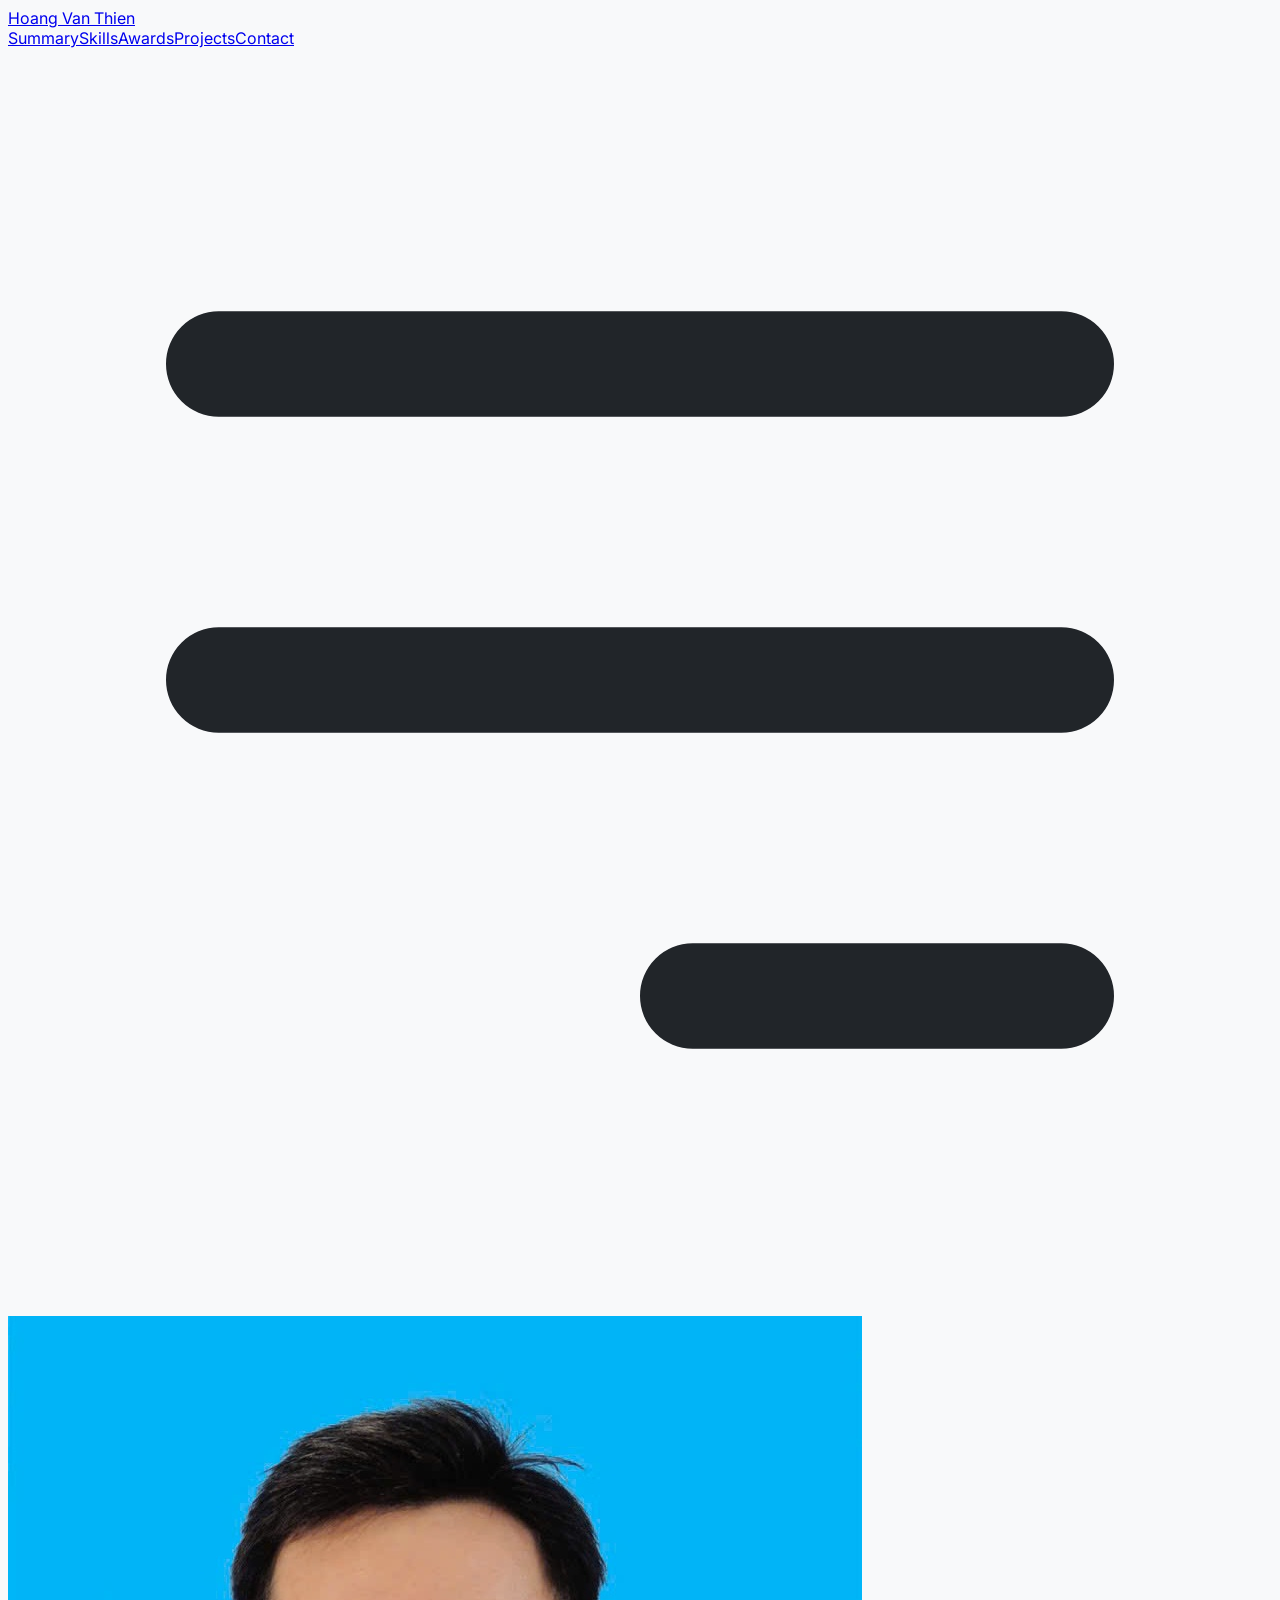
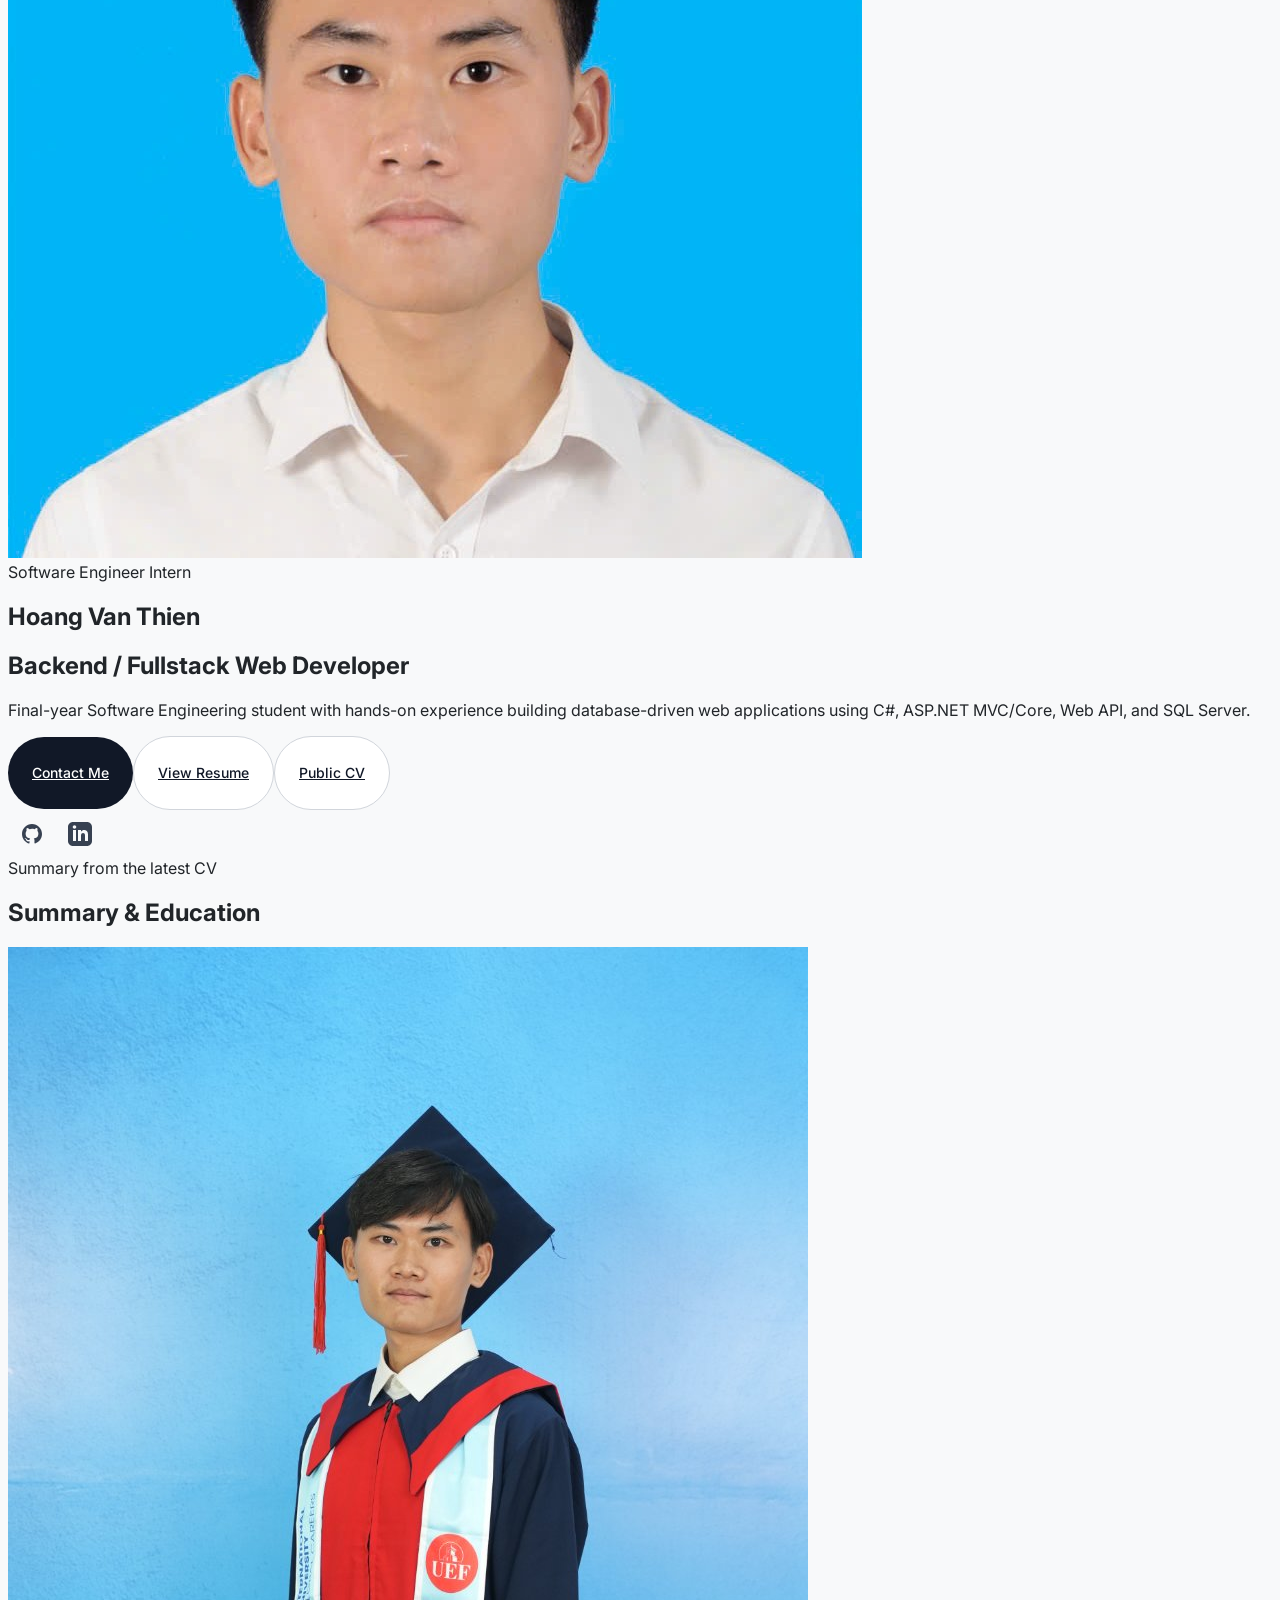
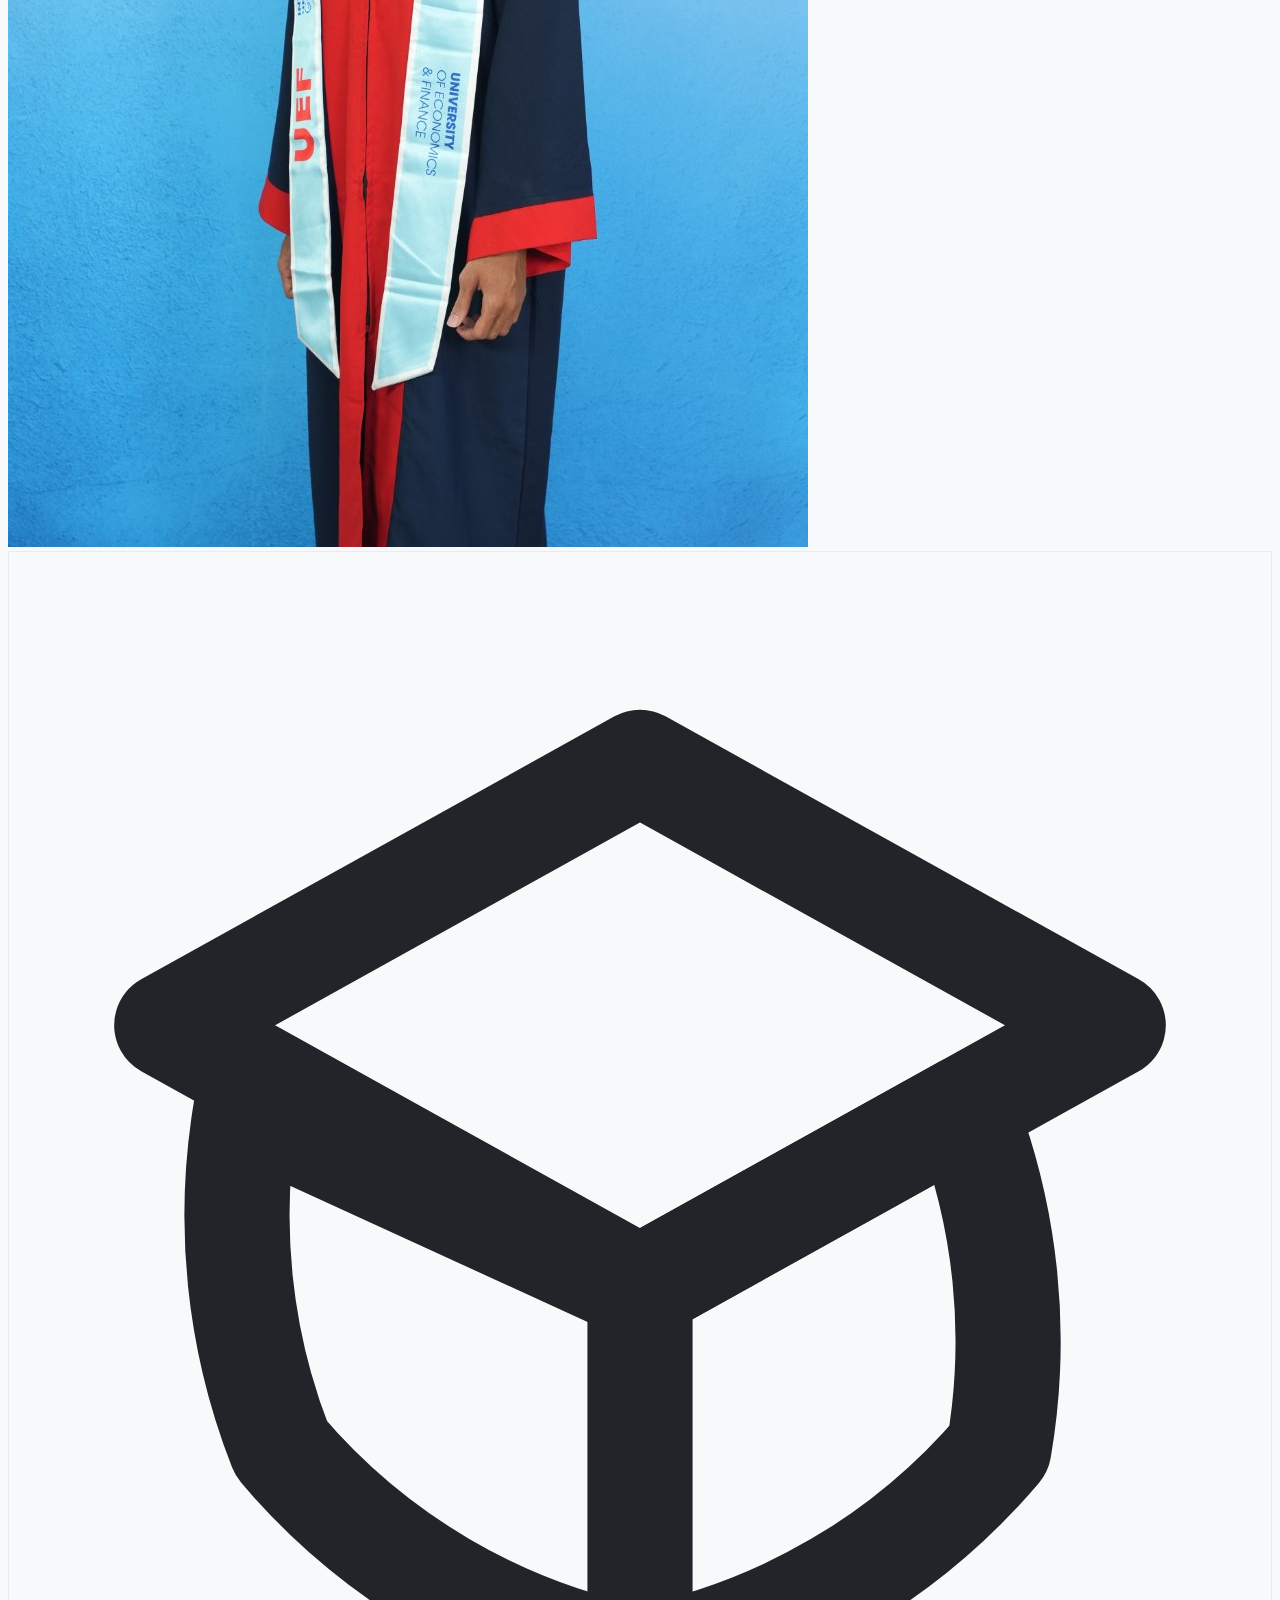
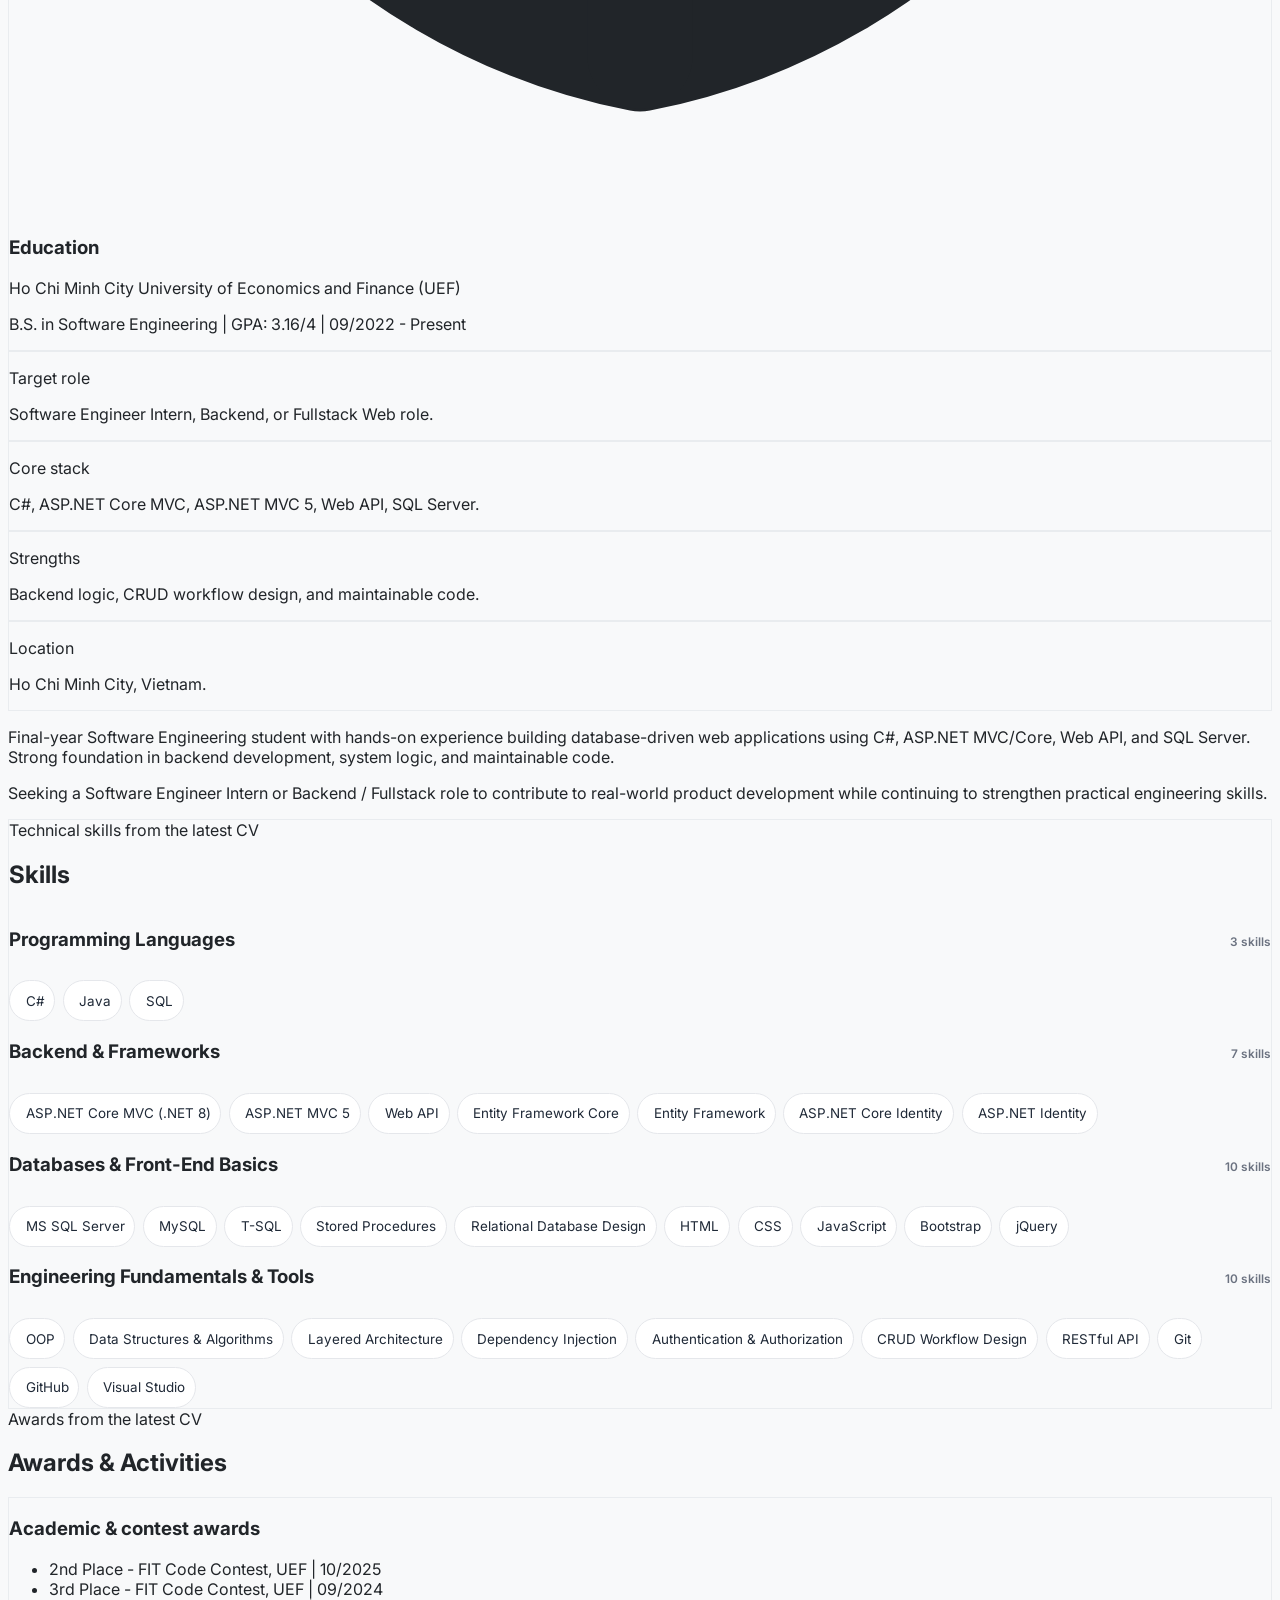
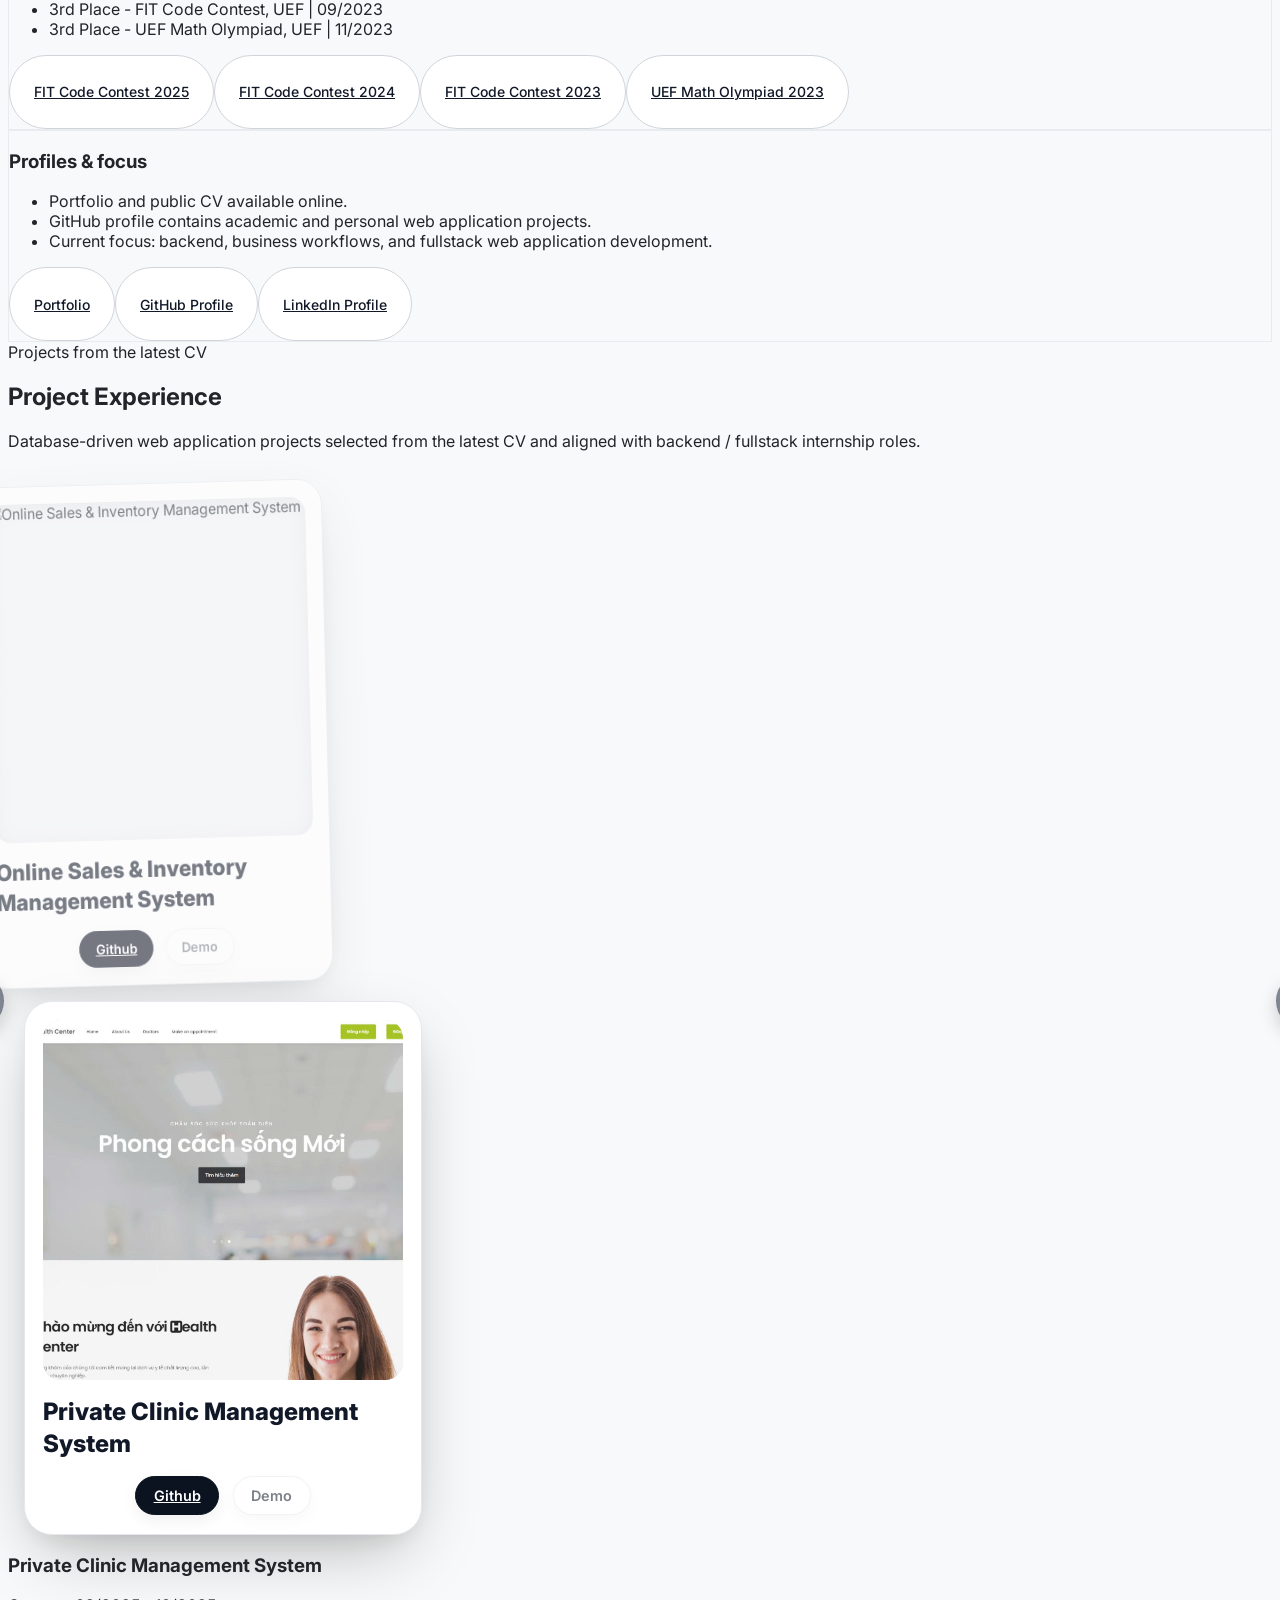
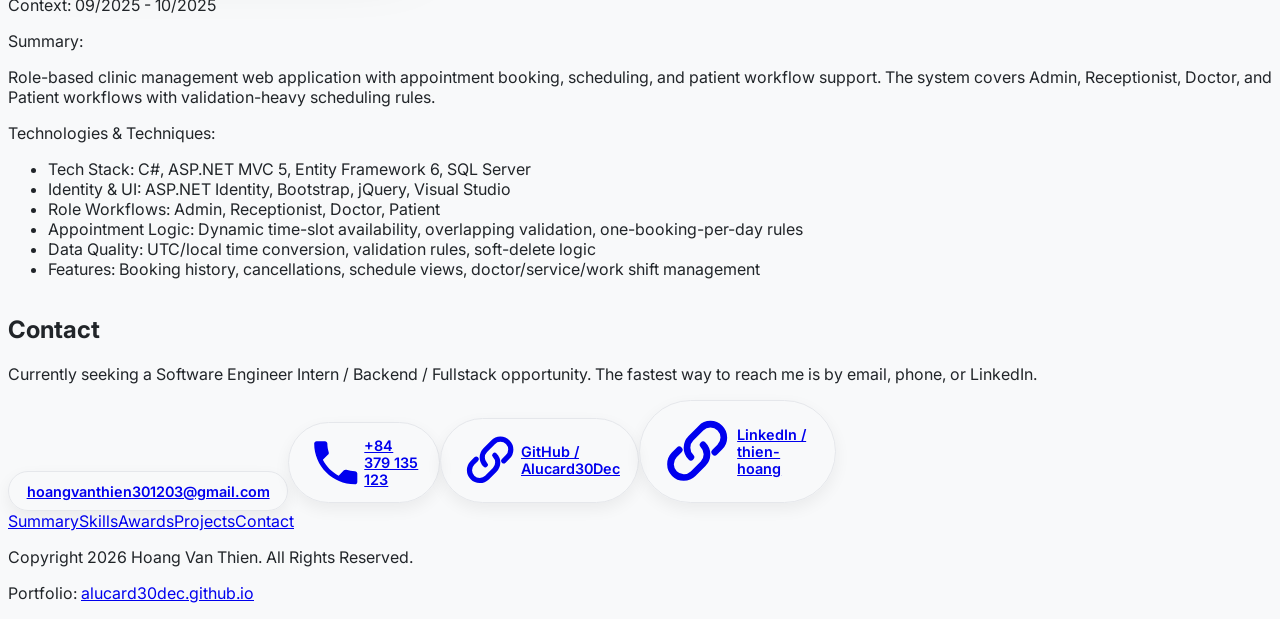
==== commit 9c26a995: "Update" ====
--- a/index.html
+++ b/index.html
@@ -2,48 +2,29 @@
 <html lang="vi">
 <head>
   <meta charset="UTF-8" />
-  <meta name="viewport" content="width=device-width, initial-scale=1.0"/>
+  <meta name="viewport" content="width=device-width, initial-scale=1.0" />
   <title>Hoang Van Thien - Portfolio</title>
-
-  <!-- Tailwind CSS CDN -->
   <script src="https://cdn.tailwindcss.com"></script>
-
-  <!-- Inter font -->
-  <link rel="preconnect" href="https://fonts.googleapis.com"/>
-  <link rel="preconnect" href="https://fonts.gstatic.com" crossorigin/>
-  <link href="https://fonts.googleapis.com/css2?family=Inter:wght@400;500;600;700&display=swap" rel="stylesheet"/>
-
-  <!-- Tailwind config (dùng font Inter) -->
+  <link rel="preconnect" href="https://fonts.googleapis.com" />
+  <link rel="preconnect" href="https://fonts.gstatic.com" crossorigin />
+  <link href="https://fonts.googleapis.com/css2?family=Inter:wght@400;500;600;700&display=swap" rel="stylesheet" />
   <script>
     tailwind.config = {
       theme: {
         extend: {
-          fontFamily: { sans: ['Inter', 'sans-serif'] },
-        },
-      },
-    }
+          fontFamily: { sans: ["Inter", "sans-serif"] }
+        }
+      }
+    };
   </script>
-
-  <!-- CSS tách riêng -->
-  <link rel="stylesheet" href="style.css"/>
+  <link rel="stylesheet" href="style.css" />
 </head>
 <body class="antialiased">
-
-  <!-- Header & Navigation -->
   <header class="fixed top-0 left-0 right-0 bg-white/80 backdrop-blur-sm z-50 shadow-sm border-b border-gray-200">
     <nav class="max-w-6xl mx-auto px-6 py-4 flex justify-between items-center">
-      <a href="#home" class="text-xl font-bold text-gray-900">Hoang Van Thien</a>
-
-      <div class="hidden md:flex items-center space-x-6">
-        <a href="#about" class="text-gray-700 hover:text-black transition-colors">Profile</a>
-        <a href="#skills" class="text-gray-700 hover:text-black transition-colors">Skills</a>
-        <a href="#achievements" class="text-gray-700 hover:text-black transition-colors">Achievements</a>
-        <a href="#projects" class="text-gray-700 hover:text-black transition-colors">Projects</a>
-        <a href="#contact" class="text-gray-700 hover:text-black transition-colors">Contact</a>
-      </div>
-
+      <a href="#home" class="text-xl font-bold text-gray-900" id="siteBrand">Hoang Van Thien</a>
+      <div class="hidden md:flex items-center space-x-6" id="desktopNavLinks"></div>
       <div class="md:hidden">
-        <!-- (Có thể bổ sung JS cho menu mobile sau nếu muốn) -->
         <svg class="w-6 h-6" fill="none" stroke="currentColor" viewBox="0 0 24 24" xmlns="http://www.w3.org/2000/svg">
           <path stroke-linecap="round" stroke-linejoin="round" stroke-width="2" d="M4 6h16M4 12h16m-7 6h7"></path>
         </svg>
@@ -51,15 +32,12 @@
     </nav>
   </header>
 
-  <!-- Main -->
   <main class="max-w-6xl mx-auto px-6 pt-24 md:pt-32">
-
-    <!-- Hero -->
     <section id="home" class="min-h-[60vh] flex items-center py-16">
       <div class="w-full grid grid-cols-1 md:grid-cols-2 gap-12 items-center">
-        <!-- Avatar -->
         <div class="order-1 md:order-2 flex justify-center">
           <img
+            id="heroAvatar"
             src="Images/ProfileImage.png"
             alt="Hoang Van Thien"
             class="rounded-full shadow-xl w-60 h-60 md:w-80 md:h-80 object-cover border-4 border-white"
@@ -67,67 +45,27 @@
           />
         </div>
 
-        <!-- Title -->
         <div class="order-2 md:order-1 text-center md:text-left">
-          <span class="text-lg font-medium text-gray-600">I am</span>
-          <h1 class="text-5xl md:text-6xl font-bold text-gray-900 mt-1 mb-4">Hoang Van Thien</h1>
-          <h2 class="text-2xl font-medium text-gray-700">Software Engineering Student</h2>
-          <p class="mt-3 text-lg text-gray-600">
-            Backend &amp; Web Development Enthusiast · Competitive Programmer
-          </p>
-
-          <div class="mt-8 flex flex-wrap justify-center md:justify-start gap-4">
-            <a href="#contact" class="btn btn-dark">Contact Me</a>
-            <a href="CV_HOANGVANTHIEN.pdf" class="btn btn-light" target="_blank" rel="noopener noreferrer">View Resume</a>
-            <a href="https://alucard30dec.github.io/" class="btn btn-light" target="_blank" rel="noopener noreferrer">
-              View Portfolio
-            </a>
-          </div>
-
-          <!-- Social -->
-          <div class="mt-8 flex justify-center md:justify-start space-x-5">
-            <!-- GitHub -->
-            <a href="https://github.com/Alucard30Dec" target="_blank" rel="noopener noreferrer" class="icon-link" aria-label="GitHub">
-              <svg viewBox="0 0 24 24" fill="currentColor" class="w-6 h-6">
-                <path fill-rule="evenodd" d="M12 2C6.477 2 2 6.477 2 12c0 4.418 2.865 8.165 6.839 9.488.5.092.682-.217.682-.482 0-.237-.009-.868-.013-1.703-2.782.605-3.369-1.343-3.369-1.343-.454-1.155-1.11-1.463-1.11-1.463-.908-.62.069-.608.069-.608 1.003.07 1.531 1.03 1.531 1.03.892 1.53 2.341 1.088 2.91.832.092-.647.35-1.088.636-1.338-2.22-.253-4.555-1.11-4.555-4.943 0-1.09.39-1.984 1.03-2.682-.103-.253-.446-1.27.098-2.646 0 0 .84-.27 2.75 1.026A9.564 9.564 0 0112 6.819c.85.004 1.705.115 2.504.337 1.909-1.296 2.747-1.026 2.747-1.026.546 1.376.202 2.393.1 2.646.64.698 1.03 1.592 1.03 2.682 0 3.842-2.338 4.685-4.566 4.935.359.309.678.92.678 1.853 0 1.338-.012 2.419-.012 2.747 0 .267.18.577.688.48C19.135 20.165 22 16.418 22 12 22 6.477 17.523 2 12 2z" clip-rule="evenodd"/>
-              </svg>
-            </a>
-
-            <!-- LinkedIn -->
-            <a href="https://www.linkedin.com/in/thi%C3%AAn-ho%C3%A0ng-9427732b5/" target="_blank" rel="noopener noreferrer" class="icon-link" aria-label="LinkedIn">
-              <svg viewBox="0 0 24 24" fill="currentColor" class="w-6 h-6">
-                <path d="M19 0h-14c-2.761 0-5 2.239-5 5v14c0 2.761 2.239 5 5 5h14c2.762 0 5-2.239 5-5v-14c0-2.761-2.238-5-5-5zm-11 19h-3v-11h3v11zm-1.5-12.268c-.966 0-1.75-.783-1.75-1.75s.784-1.75 1.75-1.75 1.75.783 1.75 1.75-.784 1.75-1.75 1.75zm13.5 12.268h-3v-5.604c0-3.368-4-3.113-4 0v5.604h-3v-11h3v1.765c1.396-2.586 7-2.777 7 2.476v6.759z"/>
-              </svg>
-            </a>
-
-            <!-- Codeforces -->
-            <a href="https://codeforces.com/profile/HgThien" target="_blank" rel="noopener noreferrer" class="icon-link" aria-label="Codeforces">
-              <svg fill="currentColor" viewBox="0 0 24 24" class="w-6 h-6">
-                <path d="M3 21h3v-8H3v8zm4 0h3V11H7v10zm4 0h3V3h-3v18zm4 0h3v-6h-3v6zm4 0h3V7h-3v14z"/>
-              </svg>
-            </a>
-
-            <!-- LeetCode -->
-            <a href="https://leetcode.com/alucard30dec" target="_blank" rel="noopener noreferrer" class="icon-link" aria-label="LeetCode">
-              <svg fill="currentColor" viewBox="0 0 24 24" class="w-6 h-6">
-                <path d="M12.92 11.64h2.71v-1.46h-2.71v1.46zm-4.32 0h2.7v-1.46h-2.7v1.46zm-4.31 0h2.7v-1.46H4.29v1.46zm14 3.6h-2.71v1.46h2.71v-1.46zm-4.32 0h-2.7v1.46h2.7v-1.46zm-4.31 0H8.6v1.46h2.7v-1.46zm-4.3 0H4.3v1.46h2.7v-1.46zm14-5.06h-2.71v1.46h2.71v-1.46zM20.9 2H3.1C2.5 2 2 2.5 2 3.1v17.8C2 21.5 2.5 22 3.1 22h17.8c.6 0 1.1-.5 1.1-1.1V3.1C22 2.5 21.5 2 20.9 2zM19.44 19.54H4.56V4.46h14.88v15.08z"/>
-              </svg>
-            </a>
-          </div>
+          <span class="text-lg font-medium text-gray-600" id="heroIntro">I am</span>
+          <h1 class="text-5xl md:text-6xl font-bold text-gray-900 mt-1 mb-4" id="heroName">Hoang Van Thien</h1>
+          <h2 class="text-2xl font-medium text-gray-700" id="heroRole">Software Engineering Student</h2>
+          <p class="mt-3 text-lg text-gray-600" id="heroTagline"></p>
+          <div class="mt-8 flex flex-wrap justify-center md:justify-start gap-4" id="heroActions"></div>
+          <div class="mt-8 flex justify-center md:justify-start space-x-5" id="heroSocials"></div>
         </div>
       </div>
     </section>
 
-    <!-- About -->
     <section id="about" class="py-24">
       <div class="text-center mb-12">
-        <span class="text-sm font-medium text-gray-500">Here are some facts</span>
-        <h2 class="text-4xl font-bold mt-1">About Me</h2>
+        <span class="text-sm font-medium text-gray-500" id="aboutKicker"></span>
+        <h2 class="text-4xl font-bold mt-1" id="aboutTitle"></h2>
       </div>
 
       <div class="grid grid-cols-1 md:grid-cols-2 gap-10 items-start">
         <div class="flex justify-center">
           <img
+            id="aboutImage"
             src="https://placehold.co/450x300/E0E0E0/333?text=Profile+Image"
             alt="Profile Image"
             class="rounded-2xl shadow-lg object-cover w-full h-auto"
@@ -146,234 +84,76 @@
                 </svg>
               </div>
               <div>
-                <h3 class="text-xl font-semibold">Education</h3>
-                <p class="text-gray-600">Ho Chi Minh City University of Economics and Finance (UEF)</p>
-                <p class="text-gray-600">B.S. in Software Engineering (GPA: 3.10/4)</p>
+                <h3 class="text-xl font-semibold" id="aboutEducationTitle"></h3>
+                <p class="text-gray-600" id="aboutEducationSchool"></p>
+                <p class="text-gray-600" id="aboutEducationDegree"></p>
               </div>
             </div>
           </div>
 
-          <p class="text-lg text-gray-700 leading-relaxed">
-            I'm a fourth-year Software Engineering student at Ho Chi Minh City University of Economics and Finance (UEF)
-            with a solid foundation in algorithms, data structures, and web development. I actively join competitive
-            programming and have participated in national and university contests, including the Vietnam Student
-            Informatics Olympiad.
-          </p>
-          <p class="text-lg text-gray-700 leading-relaxed mt-4">
-            I enjoy solving problems under pressure and turning ideas into maintainable software. I am currently looking
-            for a backend or web development internship where I can write clean, maintainable code and contribute to
-            real-world projects.
-          </p>
-
-          <div class="mt-6 grid grid-cols-1 sm:grid-cols-2 gap-4 text-left">
-            <div class="bg-white p-4 rounded-xl card-border">
-              <p class="font-semibold text-gray-800 mb-1">Focus</p>
-              <p class="text-gray-600">
-                Backend &amp; web development (.NET, Java) and relational databases.
-              </p>
-            </div>
-            <div class="bg-white p-4 rounded-xl card-border">
-              <p class="font-semibold text-gray-800 mb-1">Strengths</p>
-              <p class="text-gray-600">
-                Algorithms, data structures, and competitive programming experience.
-              </p>
-            </div>
-          </div>
+          <div class="mt-6 grid grid-cols-1 sm:grid-cols-2 gap-4 text-left" id="aboutHighlights"></div>
+          <div id="aboutParagraphs" class="mt-6"></div>
         </div>
       </div>
     </section>
 
-    <!-- Skills -->
-    <section id="skills" class="py-24 bg-white rounded-3xl my-16 card-border">
+    <section id="skills" class="px-4 sm:px-5 md:px-6 lg:px-7 py-8 md:py-9 bg-white rounded-[1.35rem] my-6 md:my-8 card-border">
+      <div class="text-center mb-4 md:mb-5">
+        <span class="text-sm font-medium text-gray-500" id="skillsKicker"></span>
+        <h2 class="text-4xl font-bold mt-1" id="skillsTitle"></h2>
+      </div>
+      <div class="grid grid-cols-1 md:grid-cols-2 2xl:grid-cols-4 gap-3" id="skillsGroups"></div>
+    </section>
+
+    <section id="achievements" class="py-24">
+      <div class="text-center mb-10">
+        <span class="text-sm font-medium text-gray-500" id="achievementsKicker"></span>
+        <h2 class="text-4xl font-bold mt-1" id="achievementsTitle"></h2>
+      </div>
+      <div class="grid grid-cols-1 md:grid-cols-2 gap-8" id="achievementGroups"></div>
+    </section>
+
+    <section id="projects" class="py-24">
       <div class="text-center mb-12">
-        <span class="text-sm font-medium text-gray-500">Here's what I can do</span>
-        <h2 class="text-4xl font-bold mt-1">Skills</h2>
+        <span class="text-sm font-medium text-gray-500" id="projectsKicker"></span>
+        <h2 class="text-5xl font-extrabold tracking-tight mt-1" id="projectsTitle"></h2>
+        <p class="mt-3 text-gray-600 max-w-2xl mx-auto" id="projectsDescription"></p>
       </div>
 
-      <div class="grid grid-cols-1 md:grid-cols-2 gap-8">
-        <div class="bg-gray-50 p-8 rounded-2xl border border-gray-200">
-          <h3 class="text-2xl font-semibold mb-6 text-center">Programming &amp; Frameworks</h3>
-          <div class="grid grid-cols-2 gap-x-6 gap-y-4">
-            <div class="flex items-center space-x-3">
-              <svg class="w-5 h-5 text-green-500 flex-shrink-0" fill="currentColor" viewBox="0 0 20 20"><path fill-rule="evenodd" d="M10 18a8 8 0 100-16 8 8 0 000 16zm3.707-9.293a1 1 0 00-1.414-1.414L9 10.586 7.707 9.293a1 1 0 00-1.414 1.414l2 2a1 1 0 001.414 0l4-4z" clip-rule="evenodd"></path></svg>
-              <span class="text-lg">Java</span>
-            </div>
-            <div class="flex items-center space-x-3">
-              <svg class="w-5 h-5 text-green-500 flex-shrink-0" fill="currentColor" viewBox="0 0 20 20"><path fill-rule="evenodd" d="M10 18a8 8 0 100-16 8 8 0 000 16zm3.707-9.293a1 1 0 00-1.414-1.414L9 10.586 7.707 9.293a1 1 0 00-1.414 1.414l2 2a1 1 0 001.414 0l4-4z" clip-rule="evenodd"></path></svg>
-              <span class="text-lg">C</span>
-            </div>
-            <div class="flex items-center space-x-3">
-              <svg class="w-5 h-5 text-green-500 flex-shrink-0" fill="currentColor" viewBox="0 0 20 20"><path fill-rule="evenodd" d="M10 18a8 8 0 100-16 8 8 0 000 16zm3.707-9.293a1 1 0 00-1.414-1.414L9 10.586 7.707 9.293a1 1 0 00-1.414 1.414l2 2a1 1 0 001.414 0l4-4z" clip-rule="evenodd"></path></svg>
-              <span class="text-lg">C#</span>
-            </div>
-            <div class="flex items-center space-x-3">
-              <svg class="w-5 h-5 text-green-500 flex-shrink-0" fill="currentColor" viewBox="0 0 20 20"><path fill-rule="evenodd" d="M10 18a8 8 0 100-16 8 8 0 000 16zm3.707-9.293a1 1 0 00-1.414-1.414L9 10.586 7.707 9.293a1 1 0 00-1.414 1.414l2 2a1 1 0 001.414 0l4-4z" clip-rule="evenodd"></path></svg>
-              <span class="text-lg">ASP.NET MVC</span>
-            </div>
-            <div class="flex items-center space-x-3">
-              <svg class="w-5 h-5 text-green-500 flex-shrink-0" fill="currentColor" viewBox="0 0 20 20"><path fill-rule="evenodd" d="M10 18a8 8 0 100-16 8 8 0 000 16zm3.707-9.293a1 1 0 00-1.414-1.414L9 10.586 7.707 9.293a1 1 0 00-1.414 1.414l2 2a1 1 0 001.414 0l4-4z" clip-rule="evenodd"></path></svg>
-              <span class="text-lg">Web API</span>
-            </div>
-            <div class="flex items-center space-x-3">
-              <svg class="w-5 h-5 text-green-500 flex-shrink-0" fill="currentColor" viewBox="0 0 20 20"><path fill-rule="evenodd" d="M10 18a8 8 0 100-16 8 8 0 000 16zm3.707-9.293a1 1 0 00-1.414-1.414L9 10.586 7.707 9.293a1 1 0 00-1.414 1.414l2 2a1 1 0 001.414 0l4-4z" clip-rule="evenodd"></path></svg>
-              <span class="text-lg">Java Servlet</span>
-            </div>
-          </div>
-        </div>
+      <div class="relative max-w-6xl mx-auto carousel-3d overflow-visible">
+        <button id="projPrev" class="nav-arrow absolute -left-8 md:-left-16 top-1/2 -translate-y-1/2" aria-label="Previous project">
+          <svg viewBox="0 0 24 24" class="w-7 h-7"><path fill="currentColor" d="M15.41 7.41 14 6l-6 6 6 6 1.41-1.41L10.83 12z"></path></svg>
+        </button>
+        <button id="projNext" class="nav-arrow absolute -right-8 md:-right-16 top-1/2 -translate-y-1/2" aria-label="Next project">
+          <svg viewBox="0 0 24 24" class="w-7 h-7"><path fill="currentColor" d="m8.59 16.59 1.41 1.41L16 12 10 6 8.59 7.41 13.17 12z"></path></svg>
+        </button>
+        <div id="projTrack" class="flex items-stretch justify-center gap-2 px-2 md:px-4 will-change-transform will-change-opacity"></div>
+      </div>
 
-        <div class="bg-gray-50 p-8 rounded-2xl border border-gray-200">
-          <h3 class="text-2xl font-semibold mb-6 text-center">Database &amp; Other Tools</h3>
-          <div class="grid grid-cols-2 gap-x-6 gap-y-4">
-            <div class="flex items-center space-x-3">
-              <svg class="w-5 h-5 text-green-500 flex-shrink-0" fill="currentColor" viewBox="0 0 20 20"><path fill-rule="evenodd" d="M10 18a8 8 0 100-16 8 8 0 000 16zm3.707-9.293a1 1 0 00-1.414-1.414L9 10.586 7.707 9.293a1 1 0 00-1.414 1.414l2 2a1 1 0 001.414 0l4-4z" clip-rule="evenodd"></path></svg>
-              <span class="text-lg">MS SQL Server</span>
-            </div>
-            <div class="flex items-center space-x-3">
-              <svg class="w-5 h-5 text-green-500 flex-shrink-0" fill="currentColor" viewBox="0 0 20 20"><path fill-rule="evenodd" d="M10 18a8 8 0 100-16 8 8 0 000 16zm3.707-9.293a1 1 0 00-1.414-1.414L9 10.586 7.707 9.293a1 1 0 00-1.414 1.414l2 2a1 1 0 001.414 0l4-4z" clip-rule="evenodd"></path></svg>
-              <span class="text-lg">MySQL</span>
-            </div>
-            <div class="flex items-center space-x-3">
-              <svg class="w-5 h-5 text-green-500 flex-shrink-0" fill="currentColor" viewBox="0 0 20 20"><path fill-rule="evenodd" d="M10 18a8 8 0 100-16 8 8 0 000 16zm3.707-9.293a1 1 0 00-1.414-1.414L9 10.586 7.707 9.293a1 1 0 00-1.414 1.414l2 2a1 1 0 001.414 0l4-4z" clip-rule="evenodd"></path></svg>
-              <span class="text-lg">Git</span>
-            </div>
-            <div class="flex items-center space-x-3">
-              <svg class="w-5 h-5 text-green-500 flex-shrink-0" fill="currentColor" viewBox="0 0 20 20"><path fill-rule="evenodd" d="M10 18a8 8 0 100-16 8 8 0 000 16zm3.707-9.293a1 1 0 00-1.414-1.414L9 10.586 7.707 9.293a1 1 0 00-1.414 1.414l2 2a1 1 0 001.414 0l4-4z" clip-rule="evenodd"></path></svg>
-              <span class="text-lg">Data Structures &amp; Algorithms</span>
-            </div>
-            <div class="flex items-center space-x-3">
-              <svg class="w-5 h-5 text-green-500 flex-shrink-0" fill="currentColor" viewBox="0 0 20 20"><path fill-rule="evenodd" d="M10 18a8 8 0 100-16 8 8 0 000 16zm3.707-9.293a1 1 0 00-1.414-1.414L9 10.586 7.707 9.293a1 1 0 00-1.414 1.414l2 2a1 1 0 001.414 0l4-4z" clip-rule="evenodd"></path></svg>
-              <span class="text-lg">MVC Pattern</span>
-            </div>
-          </div>
-        </div>
-      </div>
+      <div id="projDetail" class="max-w-6xl mx-auto mt-10 bg-white rounded-3xl border border-gray-200 shadow-sm p-8 md:p-12 text-center transition-all duration-300"></div>
     </section>
 
-    <!-- Achievements -->
-    <section id="achievements" class="py-24">
-      <div class="text-center mb-10">
-        <span class="text-sm font-medium text-gray-500">Competitive programming &amp; awards</span>
-        <h2 class="text-4xl font-bold mt-1">Achievements</h2>
-      </div>
-
-      <div class="grid grid-cols-1 md:grid-cols-2 gap-8">
-        <div class="bg-white p-8 rounded-2xl card-border">
-          <h3 class="text-2xl font-semibold mb-4">Competitions</h3>
-          <ul class="space-y-3 text-left text-gray-700">
-            <li>• 2nd Place – FIT Code Contest 2025, UEF</li>
-            <li>• 3rd Place – FIT Code Contest 2024, UEF</li>
-            <li>• 3rd Place – FIT Code Contest 2023, UEF</li>
-            <li>• Participant – Vietnam Student Informatics Olympiad</li>
-          </ul>
-        </div>
-
-        <div class="bg-white p-8 rounded-2xl card-border">
-          <h3 class="text-2xl font-semibold mb-4">Other Awards &amp; Activities</h3>
-          <ul class="space-y-3 text-left text-gray-700">
-            <li>• 3rd Place – UEF Math Olympiad 2023</li>
-            <li>• Active member of the university competitive programming club.</li>
-            <li>• Regular practice on Codeforces (HgThien) and LeetCode (alucard30dec).</li>
-          </ul>
-          <div class="mt-4 flex flex-wrap gap-3">
-            <a href="https://codeforces.com/profile/HgThien" class="btn btn-light text-sm" target="_blank" rel="noopener noreferrer">
-              View Codeforces
-            </a>
-            <a href="https://leetcode.com/alucard30dec" class="btn btn-light text-sm" target="_blank" rel="noopener noreferrer">
-              View LeetCode
-            </a>
-          </div>
-        </div>
-      </div>
-    </section>
-
-    <!-- Projects -->
-    <section id="projects" class="py-24">
-      <div class="text-center mb-12">
-        <span class="text-sm font-medium text-gray-500">Things I've built</span>
-        <h2 class="text-5xl font-extrabold tracking-tight mt-1">Projects</h2>
-        <p class="mt-3 text-gray-600 max-w-2xl mx-auto">
-          A selection of academic and personal projects focused on backend, web development and mobile apps.
-        </p>
-      </div>
-
-      <!-- Khối bao bọc để đặt nút ra ngoài không đè lên card -->
-      <div class="relative max-w-6xl mx-auto carousel-3d overflow-visible">
-        <!-- Prev (đặt lệch ra 2 bên bằng lớp -left-*) -->
-        <button id="projPrev"
-          class="nav-arrow absolute -left-8 md:-left-16 top-1/2 -translate-y-1/2"
-          aria-label="Previous project">
-          <svg viewBox="0 0 24 24" class="w-7 h-7"><path fill="currentColor" d="M15.41 7.41 14 6l-6 6 6 6 1.41-1.41L10.83 12z"/></svg>
-        </button>
-
-        <!-- Next -->
-        <button id="projNext"
-          class="nav-arrow absolute -right-8 md:-right-16 top-1/2 -translate-y-1/2"
-          aria-label="Next project">
-          <svg viewBox="0 0 24 24" class="w-7 h-7"><path fill="currentColor" d="m8.59 16.59 1.41 1.41L16 12 10 6 8.59 7.41 13.17 12z"/></svg>
-        </button>
-
-        <div id="projTrack" class="flex items-stretch justify-center gap-2 px-2 md:px-4 will-change-transform will-change-opacity">
-          <!-- Render bởi JS -->
-        </div>
-      </div>
-
-      <div id="projDetail" class="max-w-6xl mx-auto mt-10 bg-white rounded-3xl border border-gray-200 shadow-sm p-8 md:p-12 text-center transition-all duration-300">
-        <!-- Render bởi JS -->
-      </div>
-    </section>
-
-    <!-- Contact -->
     <section id="contact" class="py-24 text-center">
-      <h2 class="text-5xl font-extrabold tracking-tight mt-1 mb-6">Contact</h2>
-      <p class="text-gray-600 max-w-xl mx-auto mb-10">
-        I'm open to backend or web development internship opportunities. Feel free to reach out via email or phone.
-      </p>
-
-      <div class="flex flex-col sm:flex-row justify-center items-center gap-4">
-        <!-- Gmail -->
-        <a
-          href="https://mail.google.com/mail/?view=cm&fs=1&to=hoangvanthien301203@gmail.com"
-          target="_blank" rel="noopener noreferrer"
-          class="inline-flex items-center justify-center space-x-3 bg-white text-gray-800 font-medium px-8 py-4 rounded-full card-border btn-pill text-lg w-full sm:w-auto"
-        >
-          <svg class="w-6 h-6" fill="currentColor" viewBox="0 0 24 24" xmlns="http://www.w3.org/2000/svg"><path d="M22 6c0-1.1-.9-2-2-2H4c-1.1 0-2 .9-2 2v12c0 1.1.9 2 2 2h16c1.1 0 2-.9 2-2V6zm-2 0l-8 5-8-5h16zm0 12H4V8l8 5 8-5v10z"></path></svg>
-          <span>hoangvanthien301203@gmail.com</span>
-        </a>
-
-        <!-- Phone -->
-        <a href="tel:+84379135123"
-           class="inline-flex items-center justify-center space-x-3 bg-white text-gray-800 font-medium px-8 py-4 rounded-full card-border btn-pill text-lg w-full sm:w-auto">
-          <svg class="w-6 h-6" fill="currentColor" viewBox="0 0 24 24" xmlns="http://www.w3.org/2000/svg"><path d="M6.62 10.79c1.44 2.83 3.76 5.14 6.59 6.59l2.2-2.2c.27-.27.67-.36 1.02-.24 1.12.37 2.33.57 3.57.57.55 0 1 .45 1 1V20c0 .55-.45 1-1 1-9.39 0-17-7.61-17-17 0-.55.45-1 1-1h3.5c.55 0 1 .45 1 1 0 1.25.2 2.45.57 3.57.11.35.03.74-.25 1.02l-2.2 2.2z"></path></svg>
-          <span>+84 379 135 123</span>
-        </a>
-      </div>
+      <h2 class="text-5xl font-extrabold tracking-tight mt-1 mb-6" id="contactTitle"></h2>
+      <p class="text-gray-600 max-w-xl mx-auto mb-10" id="contactDescription"></p>
+      <div class="flex flex-col sm:flex-row flex-wrap justify-center items-center gap-4" id="contactMethods"></div>
     </section>
   </main>
 
-  <!-- Footer -->
   <footer class="border-t border-gray-200 mt-16">
     <div class="max-w-6xl mx-auto px-6 py-12 text-center">
-      <div class="flex justify-center space-x-6 mb-6 md:hidden">
-        <a href="#about" class="text-gray-700 hover:text-black transition-colors">Profile</a>
-        <a href="#skills" class="text-gray-700 hover:text-black transition-colors">Skills</a>
-        <a href="#achievements" class="text-gray-700 hover:text-black transition-colors">Achievements</a>
-        <a href="#projects" class="text-gray-700 hover:text-black transition-colors">Projects</a>
-        <a href="#contact" class="text-gray-700 hover:text-black transition-colors">Contact</a>
-      </div>
-      <p class="text-gray-500 text-sm">
-        Copyright © 2025 Hoang Van Thien. All Rights Reserved.
-      </p>
+      <div class="flex justify-center space-x-6 mb-6 md:hidden flex-wrap" id="footerNavLinks"></div>
+      <p class="text-gray-500 text-sm" id="footerCopyright"></p>
       <p class="text-gray-400 text-xs mt-2">
-        Portfolio:
-        <a href="https://alucard30dec.github.io/" target="_blank" rel="noopener noreferrer"
-           class="underline hover:text-gray-600">
+        <span id="footerPortfolioLabel"></span>
+        <a href="https://alucard30dec.github.io/" target="_blank" rel="noopener noreferrer" class="underline hover:text-gray-600" id="footerPortfolioLink">
           alucard30dec.github.io
         </a>
       </p>
     </div>
   </footer>
 
-  <!-- JS tách riêng -->
+  <script src="portfolio-data.js" defer></script>
   <script src="script.js" defer></script>
 </body>
 </html>
--- a/style.css
+++ b/style.css
@@ -1,122 +1,670 @@
-/* ================== BASE & TOKENS ================== */
-:root{
-  --card-w-mobile: 340px;
-  --card-w-desktop: 420px;
-  --overlap: 0.25;
-  --side-shift-mobile: 0.22;
-  --side-shift-desktop: 0.22;
-  --side-depth: -130px;
-  --side-scale: 0.93;
+:root {
+  --section-space: clamp(4.5rem, 7vw, 7rem);
+  --card-w-mobile: min(84vw, 320px);
+  --card-w-desktop: 396px;
+  --overlap: 0.16;
+  --side-shift-mobile: 0.12;
+  --side-shift-desktop: 0.18;
+  --side-depth: -120px;
+  --side-scale: 0.94;
 }
 
 body {
-  font-family: 'Inter', sans-serif;
+  font-family: "Inter", sans-serif;
   background-color: #f8f9fa;
   color: #212529;
 }
 
-.card-border { border: 1px solid #e9ecef; transition: all .3s ease; }
-.card-border:hover { box-shadow: 0 10px 15px -3px rgb(0 0 0 / .1), 0 4px 6px -4px rgb(0 0 0 / .1); transform: translateY(-2px); }
-
-/* ================== BUTTONS ================== */
-.btn{ display:inline-block; padding:.75rem 1.5rem; border-radius:9999px; font-size:.875rem; font-weight:500; transition:all .3s ease; }
-.btn-dark{ background:#111827; color:#fff; } .btn-dark:hover{ background:#374151; }
-.btn-light{ background:#fff; color:#111827; border:1px solid #d1d5db; } .btn-light:hover{ background:#f3f4f6; }
-.btn-pill{ border:1px solid #e5e7eb; border-radius:9999px; padding:.65rem 1.1rem; font-weight:600; font-size:.9rem; box-shadow:0 6px 16px rgba(0,0,0,.06); transition:all .2s ease; }
-.btn-pill:hover{ transform:translateY(-2px); box-shadow:0 10px 20px rgba(0,0,0,.08); }
-.btn-dark-solid{ background:#0b1220; color:#fff; border-color:#0b1220; } .btn-dark-solid:hover{ filter:brightness(1.05); }
-.btn-light-outline{ background:#fff; color:#111827; border-color:#e5e7eb; } .btn-light-outline:hover{ background:#f9fafb; }
-
-/* ================== SOCIAL ICON ================== */
-.icon-link svg{ width:1.5rem; height:1.5rem; color:#374151; transition:color .3s ease; }
-.icon-link:hover svg{ color:#000; }
-
-/* ================== PROJECTS (Carousel 3D) ================== */
-.carousel-3d { perspective: 1400px; overflow: visible; }
-
-/* Card tổng thể */
-.card3d{
-  background:#fff; border:1px solid #e5e7eb; border-radius:28px;
-  transition: transform 0.8s cubic-bezier(0.4, 0, 0.2, 1),
-              box-shadow 0.8s cubic-bezier(0.4, 0, 0.2, 1),
-              opacity 0.8s cubic-bezier(0.4, 0, 0.2, 1);
-  box-shadow:0 24px 60px -18px rgba(0,0,0,.25), 0 8px 24px -10px rgba(0,0,0,.12);
-  width:var(--card-w-mobile); cursor:pointer; position:relative; overflow:hidden;
-  will-change: transform, opacity;  /* Tối ưu hiệu năng animation */
-}
-@media (min-width:768px){ .card3d{ width:var(--card-w-desktop); } }
-
-/* Ảnh vuông */
-.card-media{ aspect-ratio:1/1; border-radius:18px; overflow:hidden; background:#f3f4f6;
-  box-shadow:0 4px 22px rgba(0,0,0,.08) inset; display:grid; place-items:center; margin:0 auto 1rem; }
-.card-media img{ width:100%; height:100%; object-fit:cover; }
-
-/* Tiêu đề */
-.project-title{ font-weight:800; font-size:1.25rem; line-height:1.6rem; color:#111827; margin:.25rem 0 1rem; }
-@media (min-width:768px){ .project-title{ font-size:1.5rem; line-height:2rem; } }
-
-/* Padding card */
-.card3d > .p-6{ padding:1.25rem; }
-
-/* Project buttons spacing (push buttons away from card content) */
-.project-buttons{
-  display:flex;
-  justify-content:center;
-  gap:5rem;     /* 16px gap between buttons */
-  margin-top:1rem; /* push buttons further down */
-}
-
-/* Track + animation khi chuyển */
-#projTrack{
-  gap:0;
-  column-gap:0;
-  padding:0 .5rem;
-  transition: transform 0.8s cubic-bezier(0.4, 0, 0.2, 1), opacity 0.8s cubic-bezier(0.4, 0, 0.2, 1);
-  will-change: transform;  /* Tối ưu hiệu năng animation */
-}
-@media (min-width:768px){ #projTrack{ padding:0 1rem; } }
-
-/* Chồng lấp hai bên */
-.card3d--left  { margin-right: calc(-1 * var(--card-w-mobile)  * var(--overlap)); }
-.card3d--right { margin-left:  calc(-1 * var(--card-w-mobile)  * var(--overlap)); }
-@media (min-width:768px){
-  .card3d--left  { margin-right: calc(-1 * var(--card-w-desktop) * var(--overlap)); }
-  .card3d--right { margin-left:  calc(-1 * var(--card-w-desktop) * var(--overlap)); }
-}
-
-/* Card giữa */
-.card3d--active{
-  transform: translateZ(0) rotateY(0) rotateZ(0) scale(1);
-  box-shadow: 0 26px 70px -16px rgba(0,0,0,.28), 0 10px 28px -12px rgba(0,0,0,.14);
-  opacity:1; z-index:3;
-}
-
-/* Hai thẻ bên */
-.card3d--left{
-  transform: translateZ(var(--side-depth)) translateX(calc(-1 * var(--card-w-mobile) * var(--side-shift-mobile))) rotateY(30deg) rotateZ(-2deg) scale(var(--side-scale));
-  opacity:.60; z-index:2; box-shadow: 0 26px 60px -16px rgba(0,0,0,.30), 0 10px 26px -12px rgba(0,0,0,.18);
-}
-.card3d--right{
-  transform: translateZ(var(--side-depth)) translateX(calc(var(--card-w-mobile) * var(--side-shift-mobile))) rotateY(-30deg) rotateZ(2deg) scale(var(--side-scale));
-  opacity:.60; z-index:2; box-shadow: 0 26px 60px -16px rgba(0,0,0,.30), 0 10px 26px -12px rgba(0,0,0,.18);
-}
-@media (min-width:768px){
-  .card3d--left{  transform: translateZ(var(--side-depth)) translateX(calc(-1 * var(--card-w-desktop) * var(--side-shift-desktop))) rotateY(30deg) rotateZ(-2deg) scale(var(--side-scale)); }
-  .card3d--right{ transform: translateZ(var(--side-depth)) translateX(calc(var(--card-w-desktop) * var(--side-shift-desktop))) rotateY(-30deg) rotateZ(2deg) scale(var(--side-scale)); }
-}
-
-/* ================== NAV ARROWS ================== */
-.nav-arrow{
-  width:56px; height:56px; display:grid; place-items:center; border-radius:9999px;
-  background:rgba(107,114,128,.85); color:#fff; box-shadow:0 8px 18px rgba(0,0,0,.18);
-  border:1px solid rgba(0,0,0,.06); transition:transform .15s ease, background .15s ease; cursor:pointer; z-index:10;
-  margin: 0 -3rem;  /* Add margin to push arrows away from cards */
-}
-.nav-arrow:hover{ background:rgba(75,85,99,.9); }
-
-/* ================== GỢI Ý TINH CHỈNH ==================
-- Muốn giống ảnh hơn (ít nghiêng): rotateY(30deg) -> 18–22deg.
-- Muốn sát hơn/xa hơn: --side-shift-mobile / --side-shift-desktop (0.18–0.26).
-- Muốn che nhiều/ít hơn: --overlap (0.20 = 20%, 0.30 = 30%).
-- Tăng/giảm độ lùi & độ nhỏ thẻ bên: --side-depth & --side-scale.
-*/
+.site-header {
+  background: rgba(255, 255, 255, 0.8);
+  backdrop-filter: blur(8px);
+  box-shadow: 0 1px 3px rgba(0, 0, 0, 0.05);
+  border-bottom: 1px solid #e5e7eb;
+}
+
+.mobile-nav-panel {
+  background: rgba(255, 255, 255, 0.95);
+}
+
+.section-shell {
+  padding-block: var(--section-space);
+}
+
+.section-heading {
+  max-width: 42rem;
+  margin-inline: auto;
+}
+
+.surface-panel,
+.surface-card {
+  background: #ffffff;
+}
+
+.hero-copy {
+  text-align: center;
+}
+
+.hero-visual {
+  display: inline-flex;
+  align-items: center;
+  justify-content: center;
+  animation: floatAvatar 7s ease-in-out infinite;
+}
+
+.about-image-frame {
+  max-width: 32rem;
+}
+
+.content-flow p + p {
+  margin-top: 1rem;
+}
+
+.card-border {
+  border: 1px solid #e9ecef;
+  transition: all 0.3s ease;
+}
+
+.card-border:hover {
+  transform: translateY(-2px);
+  box-shadow: 0 10px 15px -3px rgb(0 0 0 / 0.1), 0 4px 6px -4px rgb(0 0 0 / 0.1);
+}
+
+.btn {
+  display: inline-flex;
+  align-items: center;
+  justify-content: center;
+  min-height: 3rem;
+  padding: 0.75rem 1.5rem;
+  border-radius: 9999px;
+  font-size: 0.875rem;
+  font-weight: 500;
+  transition: all 0.3s ease;
+}
+
+.btn:hover {
+  transform: translateY(-2px);
+}
+
+.btn-dark {
+  background: #111827;
+  color: #ffffff;
+}
+
+.btn-dark:hover {
+  background: #374151;
+}
+
+.btn-light {
+  background: #ffffff;
+  color: #111827;
+  border: 1px solid #d1d5db;
+}
+
+.btn-light:hover {
+  background: #f3f4f6;
+}
+
+.btn-pill {
+  display: inline-flex;
+  align-items: center;
+  justify-content: center;
+  border: 1px solid #e5e7eb;
+  border-radius: 9999px;
+  padding: 0.65rem 1.1rem;
+  font-weight: 600;
+  font-size: 0.9rem;
+  box-shadow: 0 6px 16px rgba(0, 0, 0, 0.06);
+  transition: all 0.2s ease;
+}
+
+.btn-pill:hover {
+  transform: translateY(-2px);
+  box-shadow: 0 10px 20px rgba(0, 0, 0, 0.08);
+}
+
+.btn-dark-solid {
+  background: #0b1220;
+  color: #ffffff;
+  border-color: #0b1220;
+}
+
+.btn-dark-solid:hover {
+  filter: brightness(1.05);
+}
+
+.btn-light-outline {
+  background: #ffffff;
+  color: #111827;
+  border-color: #e5e7eb;
+}
+
+.btn-light-outline:hover {
+  background: #f9fafb;
+}
+
+.btn-disabled {
+  cursor: not-allowed;
+  opacity: 0.55;
+  pointer-events: none;
+}
+
+.icon-link {
+  display: inline-flex;
+  align-items: center;
+  justify-content: center;
+  width: 3rem;
+  height: 3rem;
+  border-radius: 9999px;
+  transition: transform 0.3s ease;
+}
+
+.icon-link:hover {
+  transform: translateY(-2px);
+}
+
+.icon-link svg {
+  width: 1.5rem;
+  height: 1.5rem;
+  color: #374151;
+  transition: color 0.3s ease;
+}
+
+.icon-link:hover svg {
+  color: #000000;
+}
+
+#desktopNavLinks a,
+#footerNavLinks a,
+#mobileNavLinks a {
+  position: relative;
+  transition: color 0.24s ease;
+}
+
+#mobileNavLinks a {
+  display: block;
+  padding: 0.95rem 1rem;
+  border-radius: 1rem;
+  background: #ffffff;
+  border: 1px solid #e5e7eb;
+}
+
+#mobileNavLinks a:hover {
+  transform: translateY(-1px);
+}
+
+#aboutHighlights > div,
+#skillsGroups > div,
+#achievementGroups > div,
+#contactMethods a {
+  min-height: 100%;
+}
+
+.skill-card {
+  display: flex;
+  flex-direction: column;
+  height: 100%;
+}
+
+.skill-card__head {
+  display: flex;
+  align-items: baseline;
+  justify-content: space-between;
+  gap: 0.6rem;
+  margin-bottom: 0.7rem;
+}
+
+.skill-card__meta {
+  flex-shrink: 0;
+  margin: 0;
+  font-size: 0.74rem;
+  font-weight: 600;
+  color: #6b7280;
+}
+
+.skill-chip-list {
+  display: flex;
+  flex-wrap: wrap;
+  gap: 0.45rem;
+}
+
+.skill-chip {
+  display: inline-flex;
+  align-items: center;
+  gap: 0.35rem;
+  min-height: 1.8rem;
+  padding: 0.32rem 0.62rem;
+  border-radius: 9999px;
+  background: #ffffff;
+  border: 1px solid #e5e7eb;
+}
+
+.skill-chip__icon {
+  flex-shrink: 0;
+  display: inline-flex;
+  align-items: center;
+  justify-content: center;
+}
+
+.skill-chip__label {
+  font-size: 0.84rem;
+  line-height: 1.2;
+  color: #1f2937;
+}
+
+.carousel-3d {
+  perspective: 1400px;
+  overflow: visible;
+}
+
+.project-stage {
+  padding-bottom: 5.5rem;
+}
+
+.card3d {
+  width: var(--card-w-mobile);
+  cursor: pointer;
+  position: relative;
+  overflow: hidden;
+  background: #ffffff;
+  border: 1px solid #e5e7eb;
+  border-radius: 28px;
+  box-shadow: 0 24px 60px -18px rgba(0, 0, 0, 0.25), 0 8px 24px -10px rgba(0, 0, 0, 0.12);
+  transition:
+    transform 0.75s cubic-bezier(0.22, 1, 0.36, 1),
+    box-shadow 0.75s cubic-bezier(0.22, 1, 0.36, 1),
+    opacity 0.75s cubic-bezier(0.22, 1, 0.36, 1);
+  opacity: var(--card-opacity, 1);
+  will-change: transform, opacity;
+}
+
+@media (min-width: 768px) {
+  .card3d {
+    width: var(--card-w-desktop);
+  }
+
+  .project-stage {
+    padding-bottom: 0;
+  }
+}
+
+.card-media {
+  aspect-ratio: 1 / 1;
+  border-radius: 18px;
+  overflow: hidden;
+  background: #f3f4f6;
+  box-shadow: inset 0 4px 22px rgba(0, 0, 0, 0.08);
+  display: grid;
+  place-items: center;
+  margin: 0 auto 1rem;
+}
+
+.card-media img {
+  width: 100%;
+  height: 100%;
+  object-fit: cover;
+}
+
+.project-title {
+  font-weight: 800;
+  font-size: 1.2rem;
+  line-height: 1.6rem;
+  color: #111827;
+  margin: 0.25rem 0 1rem;
+}
+
+@media (min-width: 768px) {
+  .project-title {
+    font-size: 1.5rem;
+    line-height: 2rem;
+  }
+}
+
+.card3d > .p-6 {
+  padding: 1.15rem;
+}
+
+.project-buttons {
+  display: flex;
+  justify-content: center;
+  gap: 0.85rem;
+  margin-top: 1rem;
+  flex-wrap: wrap;
+}
+
+#projTrack {
+  gap: 0;
+  column-gap: 0;
+  padding: 0 0.4rem;
+  transition:
+    transform 0.75s cubic-bezier(0.22, 1, 0.36, 1),
+    opacity 0.75s cubic-bezier(0.22, 1, 0.36, 1);
+  will-change: transform;
+}
+
+@media (min-width: 768px) {
+  #projTrack {
+    padding: 0 1rem;
+  }
+}
+
+.card3d-ghost {
+  position: absolute;
+  margin: 0;
+  pointer-events: none;
+  z-index: 4;
+}
+
+.card3d-ghost--exit-left {
+  animation: projectCardGhostOutLeft 0.42s cubic-bezier(0.22, 1, 0.36, 1) both;
+}
+
+.card3d-ghost--exit-right {
+  animation: projectCardGhostOutRight 0.42s cubic-bezier(0.22, 1, 0.36, 1) both;
+}
+
+.card3d--left {
+  margin-right: calc(-1 * var(--card-w-mobile) * var(--overlap));
+}
+
+.card3d--right {
+  margin-left: calc(-1 * var(--card-w-mobile) * var(--overlap));
+}
+
+@media (min-width: 768px) {
+  .card3d--left {
+    margin-right: calc(-1 * var(--card-w-desktop) * var(--overlap));
+  }
+
+  .card3d--right {
+    margin-left: calc(-1 * var(--card-w-desktop) * var(--overlap));
+  }
+}
+
+.card3d--active {
+  transform: translate3d(var(--card-flip-x, 0px), var(--card-flip-y, 0px), 0) translateZ(0) rotateY(0) rotateZ(0) scale(1);
+  box-shadow: 0 26px 70px -16px rgba(0, 0, 0, 0.28), 0 10px 28px -12px rgba(0, 0, 0, 0.14);
+  opacity: var(--card-opacity, 1);
+  z-index: 3;
+}
+
+.card3d--left {
+  transform: translate3d(var(--card-flip-x, 0px), var(--card-flip-y, 0px), 0) translateZ(var(--side-depth)) translateX(calc(-1 * var(--card-w-mobile) * var(--side-shift-mobile))) rotateY(16deg) rotateZ(-1.5deg) scale(var(--side-scale));
+  opacity: var(--card-opacity, 0.56);
+  z-index: 2;
+}
+
+.card3d--right {
+  transform: translate3d(var(--card-flip-x, 0px), var(--card-flip-y, 0px), 0) translateZ(var(--side-depth)) translateX(calc(var(--card-w-mobile) * var(--side-shift-mobile))) rotateY(-16deg) rotateZ(1.5deg) scale(var(--side-scale));
+  opacity: var(--card-opacity, 0.56);
+  z-index: 2;
+}
+
+@media (min-width: 768px) {
+  .card3d--left {
+    transform: translate3d(var(--card-flip-x, 0px), var(--card-flip-y, 0px), 0) translateZ(var(--side-depth)) translateX(calc(-1 * var(--card-w-desktop) * var(--side-shift-desktop))) rotateY(20deg) rotateZ(-1.5deg) scale(var(--side-scale));
+  }
+
+  .card3d--right {
+    transform: translate3d(var(--card-flip-x, 0px), var(--card-flip-y, 0px), 0) translateZ(var(--side-depth)) translateX(calc(var(--card-w-desktop) * var(--side-shift-desktop))) rotateY(-20deg) rotateZ(1.5deg) scale(var(--side-scale));
+  }
+}
+
+.card3d--no-motion {
+  transition: none !important;
+}
+
+#projDetail {
+  position: relative;
+  overflow: hidden;
+  will-change: transform, opacity;
+}
+
+.proj-detail-ghost {
+  position: absolute;
+  inset: 0;
+  padding: inherit;
+  background: #ffffff;
+  pointer-events: none;
+  z-index: 2;
+}
+
+#projDetail.is-enter-left {
+  animation: projectDetailInLeft 0.32s cubic-bezier(0.22, 1, 0.36, 1) both;
+}
+
+#projDetail.is-enter-right {
+  animation: projectDetailInRight 0.32s cubic-bezier(0.22, 1, 0.36, 1) both;
+}
+
+.proj-detail-ghost.is-exit-left {
+  animation: projectDetailOutLeft 0.32s cubic-bezier(0.22, 1, 0.36, 1) both;
+}
+
+.proj-detail-ghost.is-exit-right {
+  animation: projectDetailOutRight 0.32s cubic-bezier(0.22, 1, 0.36, 1) both;
+}
+
+@keyframes projectCardGhostOutLeft {
+  from {
+    opacity: 1;
+    transform: translateX(0) scale(1);
+  }
+
+  to {
+    opacity: 0;
+    transform: translateX(-88px) scale(0.92);
+  }
+}
+
+@keyframes projectCardGhostOutRight {
+  from {
+    opacity: 1;
+    transform: translateX(0) scale(1);
+  }
+
+  to {
+    opacity: 0;
+    transform: translateX(88px) scale(0.92);
+  }
+}
+
+@keyframes projectDetailInLeft {
+  from {
+    opacity: 0;
+    transform: translateX(-24px) translateY(8px);
+  }
+
+  to {
+    opacity: 1;
+    transform: translateX(0) translateY(0);
+  }
+}
+
+@keyframes projectDetailInRight {
+  from {
+    opacity: 0;
+    transform: translateX(24px) translateY(8px);
+  }
+
+  to {
+    opacity: 1;
+    transform: translateX(0) translateY(0);
+  }
+}
+
+@keyframes projectDetailOutLeft {
+  from {
+    opacity: 1;
+    transform: translateX(0) translateY(0);
+  }
+
+  to {
+    opacity: 0;
+    transform: translateX(-24px) translateY(8px);
+  }
+}
+
+@keyframes projectDetailOutRight {
+  from {
+    opacity: 1;
+    transform: translateX(0) translateY(0);
+  }
+
+  to {
+    opacity: 0;
+    transform: translateX(24px) translateY(8px);
+  }
+}
+
+.nav-arrow {
+  position: absolute;
+  bottom: 0;
+  top: auto;
+  width: 3rem;
+  height: 3rem;
+  display: grid;
+  place-items: center;
+  border-radius: 9999px;
+  background: rgba(107, 114, 128, 0.85);
+  color: #ffffff;
+  box-shadow: 0 8px 18px rgba(0, 0, 0, 0.18);
+  border: 1px solid rgba(0, 0, 0, 0.06);
+  transition: transform 0.15s ease, background 0.15s ease, opacity 0.15s ease;
+  cursor: pointer;
+  z-index: 10;
+  margin: 0;
+}
+
+#projPrev {
+  left: calc(50% - 3.75rem);
+  transform: translateX(-50%);
+}
+
+#projNext {
+  right: calc(50% - 3.75rem);
+  transform: translateX(50%);
+}
+
+.nav-arrow:hover {
+  background: rgba(75, 85, 99, 0.9);
+}
+
+.nav-arrow:disabled {
+  cursor: not-allowed;
+  opacity: 0.45;
+  background: rgba(156, 163, 175, 0.7);
+}
+
+@media (min-width: 768px) {
+  .nav-arrow {
+    top: 50%;
+    bottom: auto;
+    width: 3.5rem;
+    height: 3.5rem;
+  }
+
+  #projPrev {
+    left: -1.25rem;
+    transform: translateY(-50%);
+  }
+
+  #projNext {
+    right: -1.25rem;
+    transform: translateY(-50%);
+  }
+}
+
+@media (min-width: 1100px) {
+  #projPrev {
+    left: -3.75rem;
+  }
+
+  #projNext {
+    right: -3.75rem;
+  }
+}
+
+.empty-state {
+  border: 1px dashed #d1d5db;
+  border-radius: 1.5rem;
+  padding: 2rem;
+  color: #6b7280;
+  background: #f9fafb;
+}
+
+[data-reveal] {
+  opacity: 0;
+  transform: translateY(24px);
+  transition:
+    opacity 0.7s cubic-bezier(0.22, 1, 0.36, 1),
+    transform 0.7s cubic-bezier(0.22, 1, 0.36, 1);
+  transition-delay: var(--reveal-delay, 0ms);
+}
+
+[data-reveal="section"] {
+  transform: translateY(30px);
+}
+
+[data-reveal].is-visible {
+  opacity: 1;
+  transform: translateY(0);
+}
+
+@keyframes floatAvatar {
+  0%,
+  100% {
+    transform: translateY(0);
+  }
+
+  50% {
+    transform: translateY(-6px);
+  }
+}
+
+@media (min-width: 768px) {
+  .hero-copy {
+    text-align: left;
+  }
+}
+
+@media (max-width: 767px) {
+  .section-shell {
+    padding-block: 4.25rem;
+  }
+
+  #skillsGroups > div {
+    padding: 1rem;
+  }
+
+  .skill-card__head {
+    flex-direction: column;
+    align-items: flex-start;
+    gap: 0.2rem;
+    margin-bottom: 0.75rem;
+  }
+
+  #achievementGroups,
+  #skillsGroups {
+    gap: 1rem;
+  }
+
+  #projDetail ul {
+    grid-template-columns: 1fr;
+  }
+}
+
+@media (prefers-reduced-motion: reduce) {
+  *,
+  *::before,
+  *::after {
+    animation: none !important;
+    transition-duration: 0.01ms !important;
+    transition-delay: 0ms !important;
+    scroll-behavior: auto !important;
+  }
+
+  [data-reveal] {
+    opacity: 1;
+    transform: none;
+  }
+}
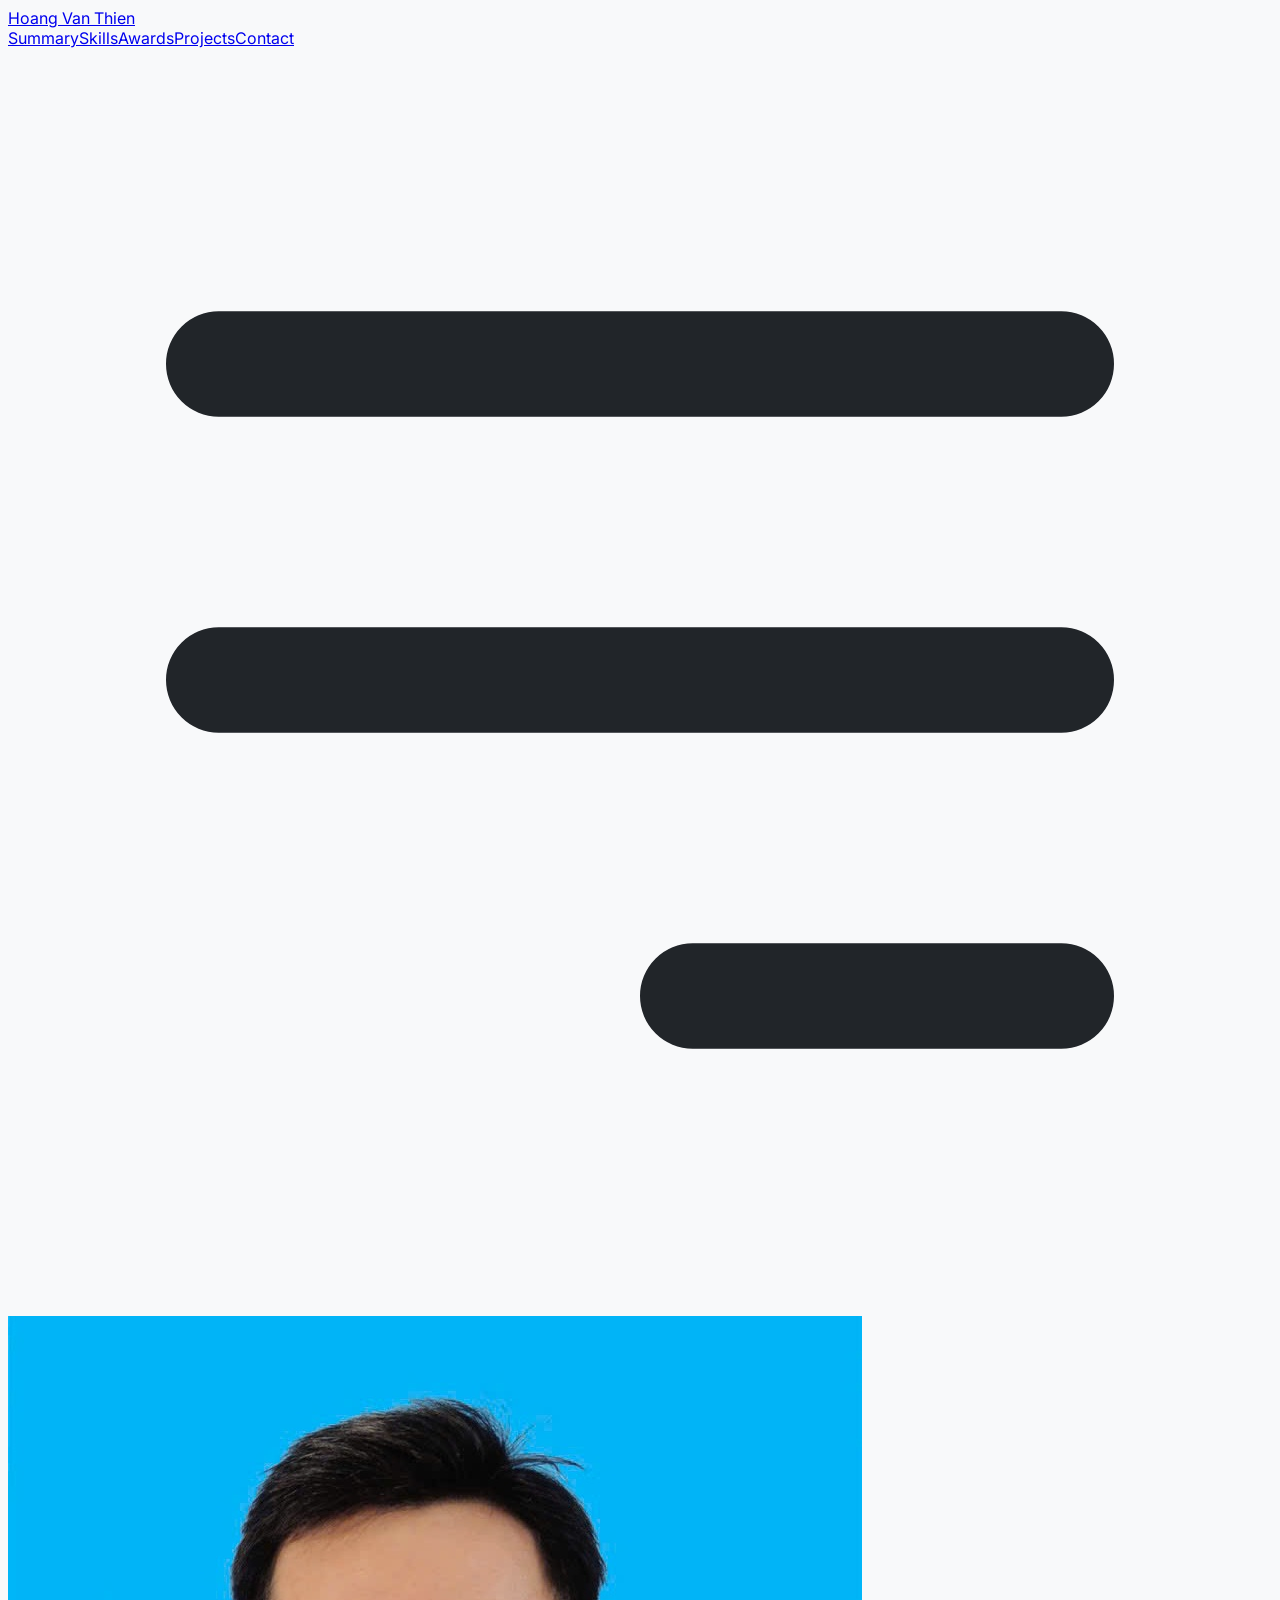
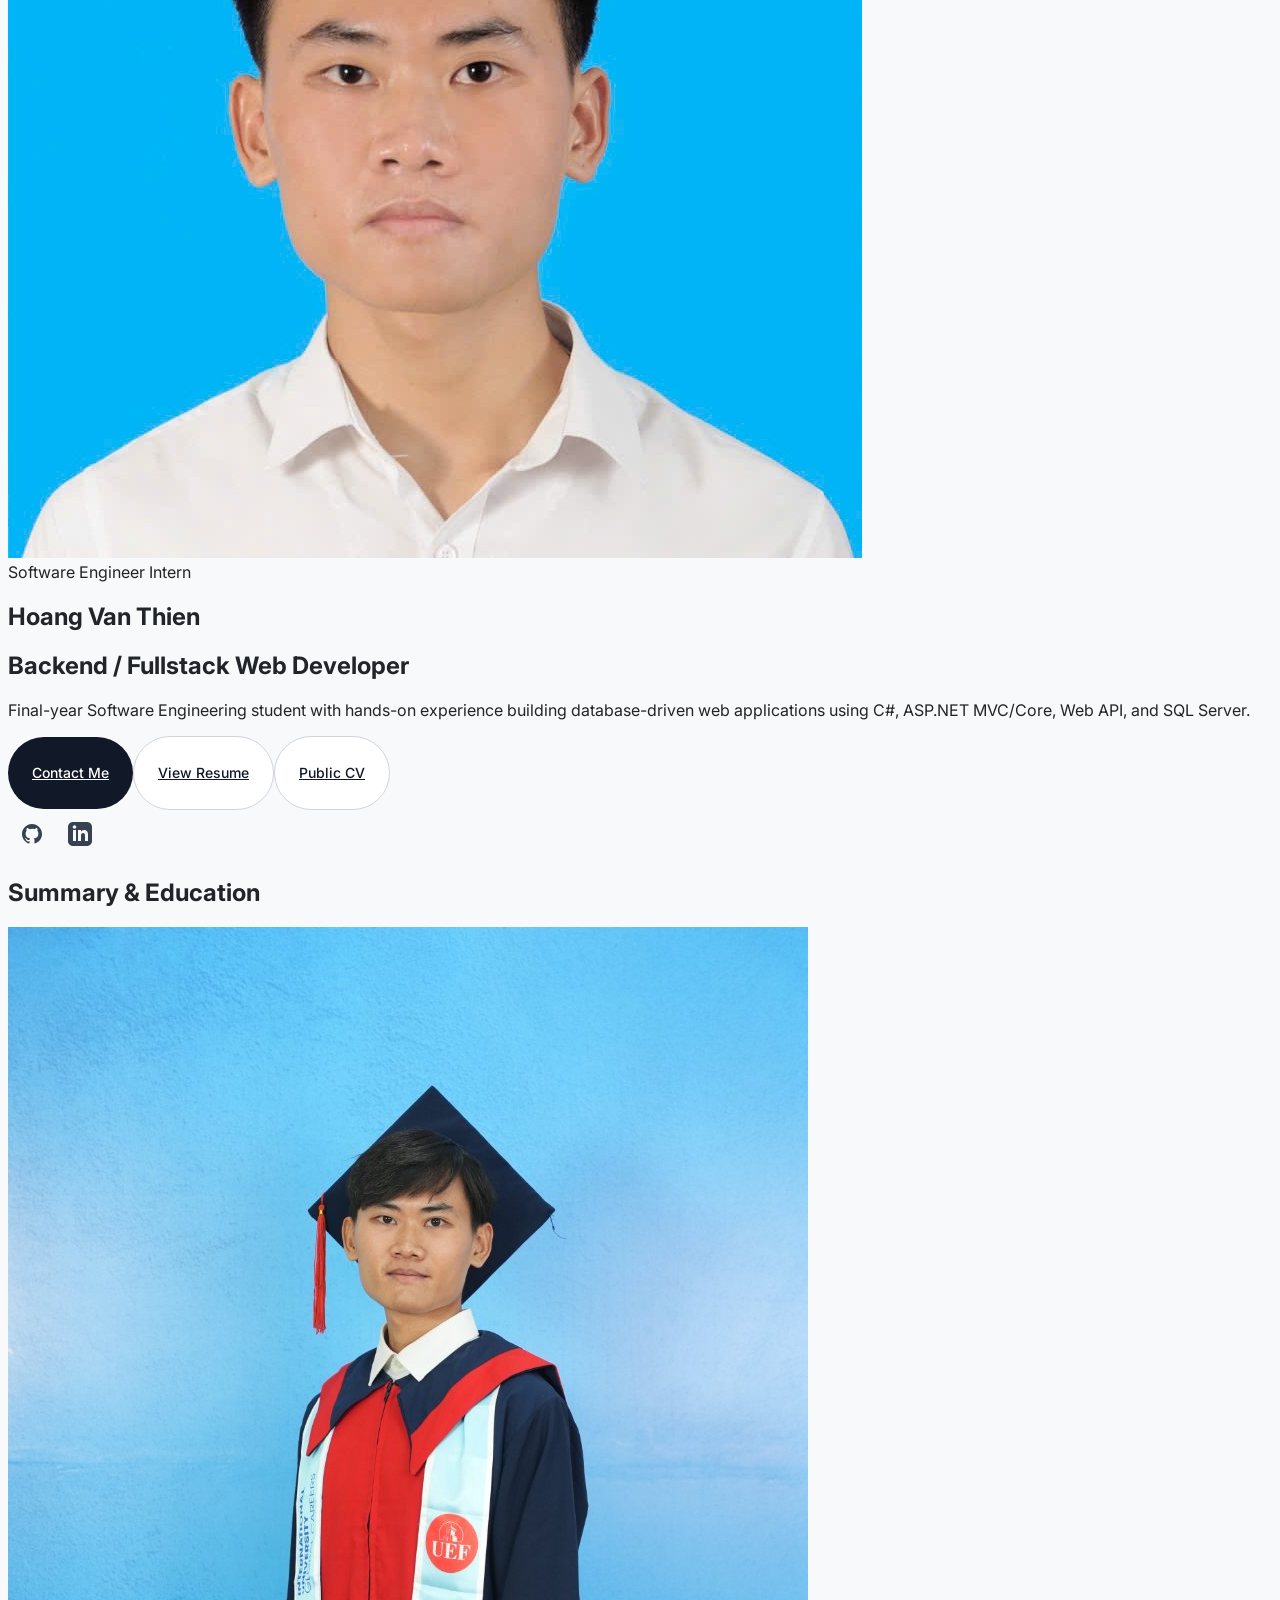
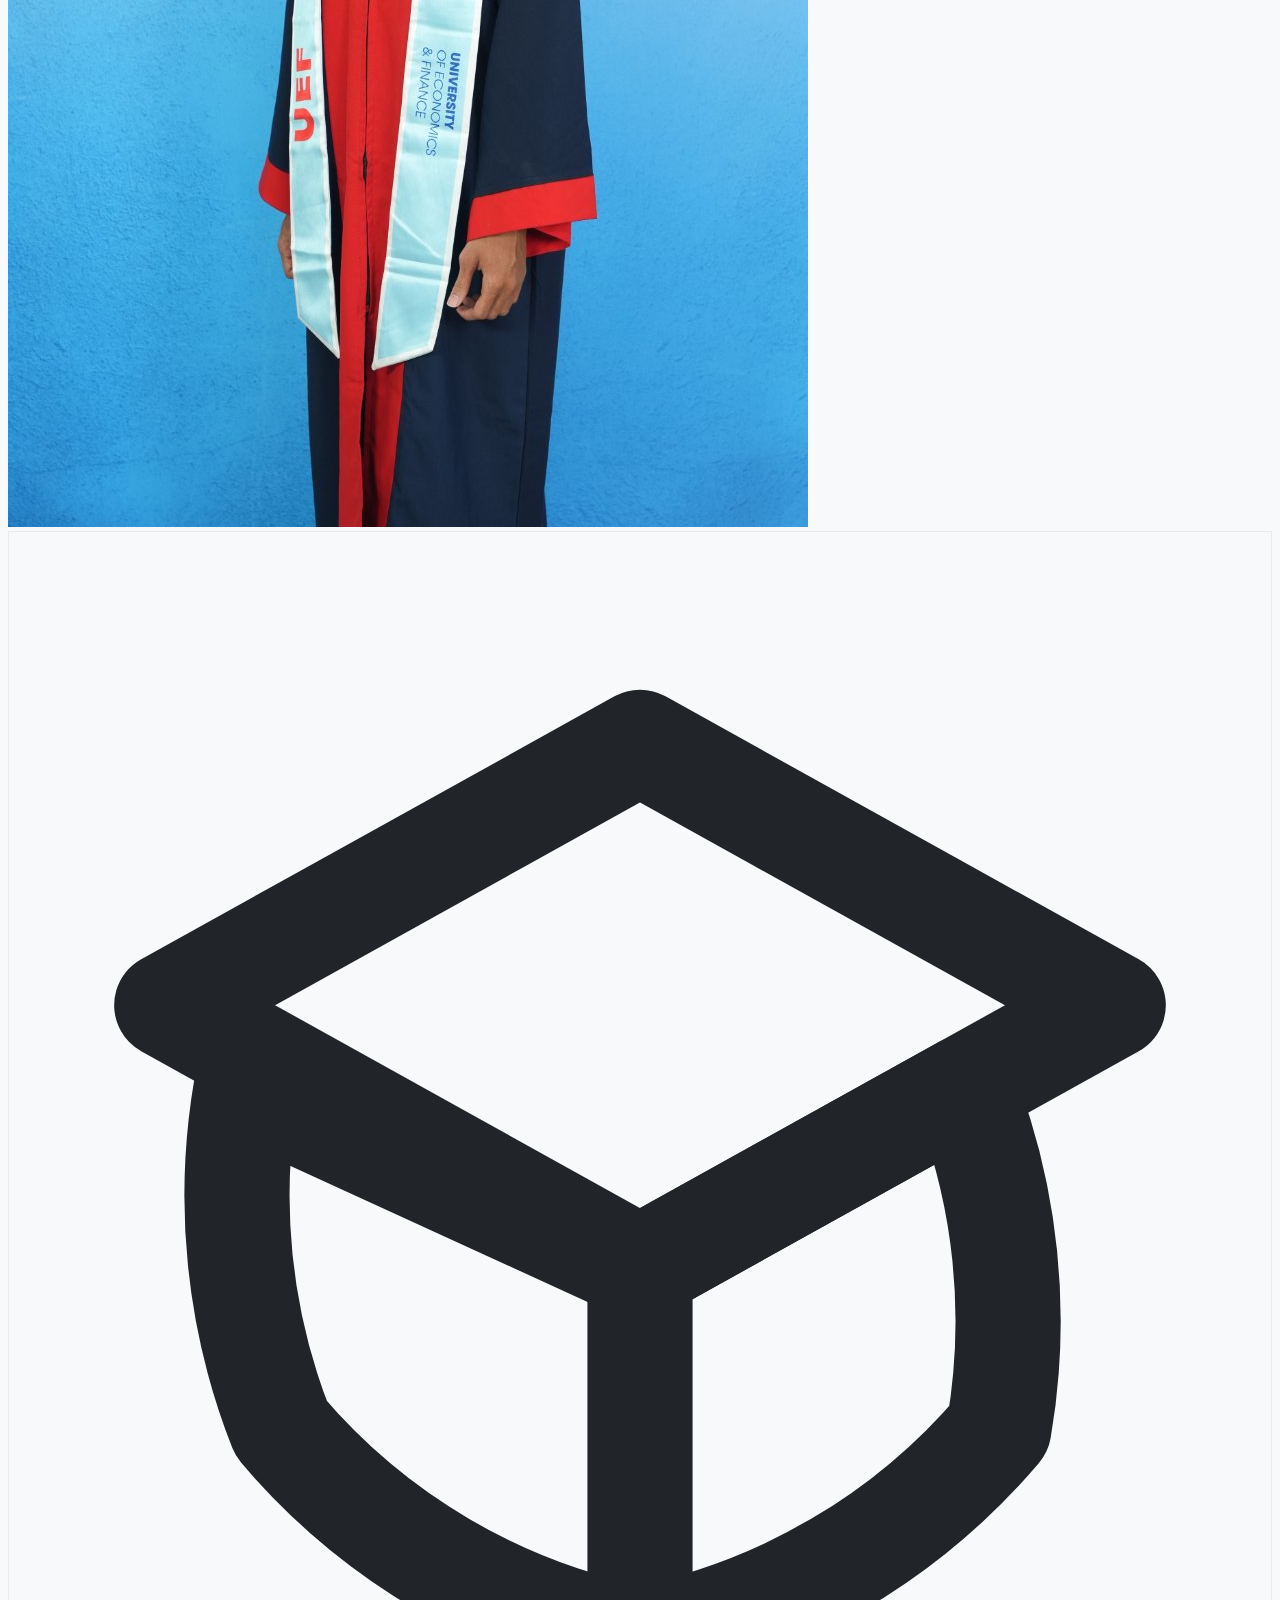
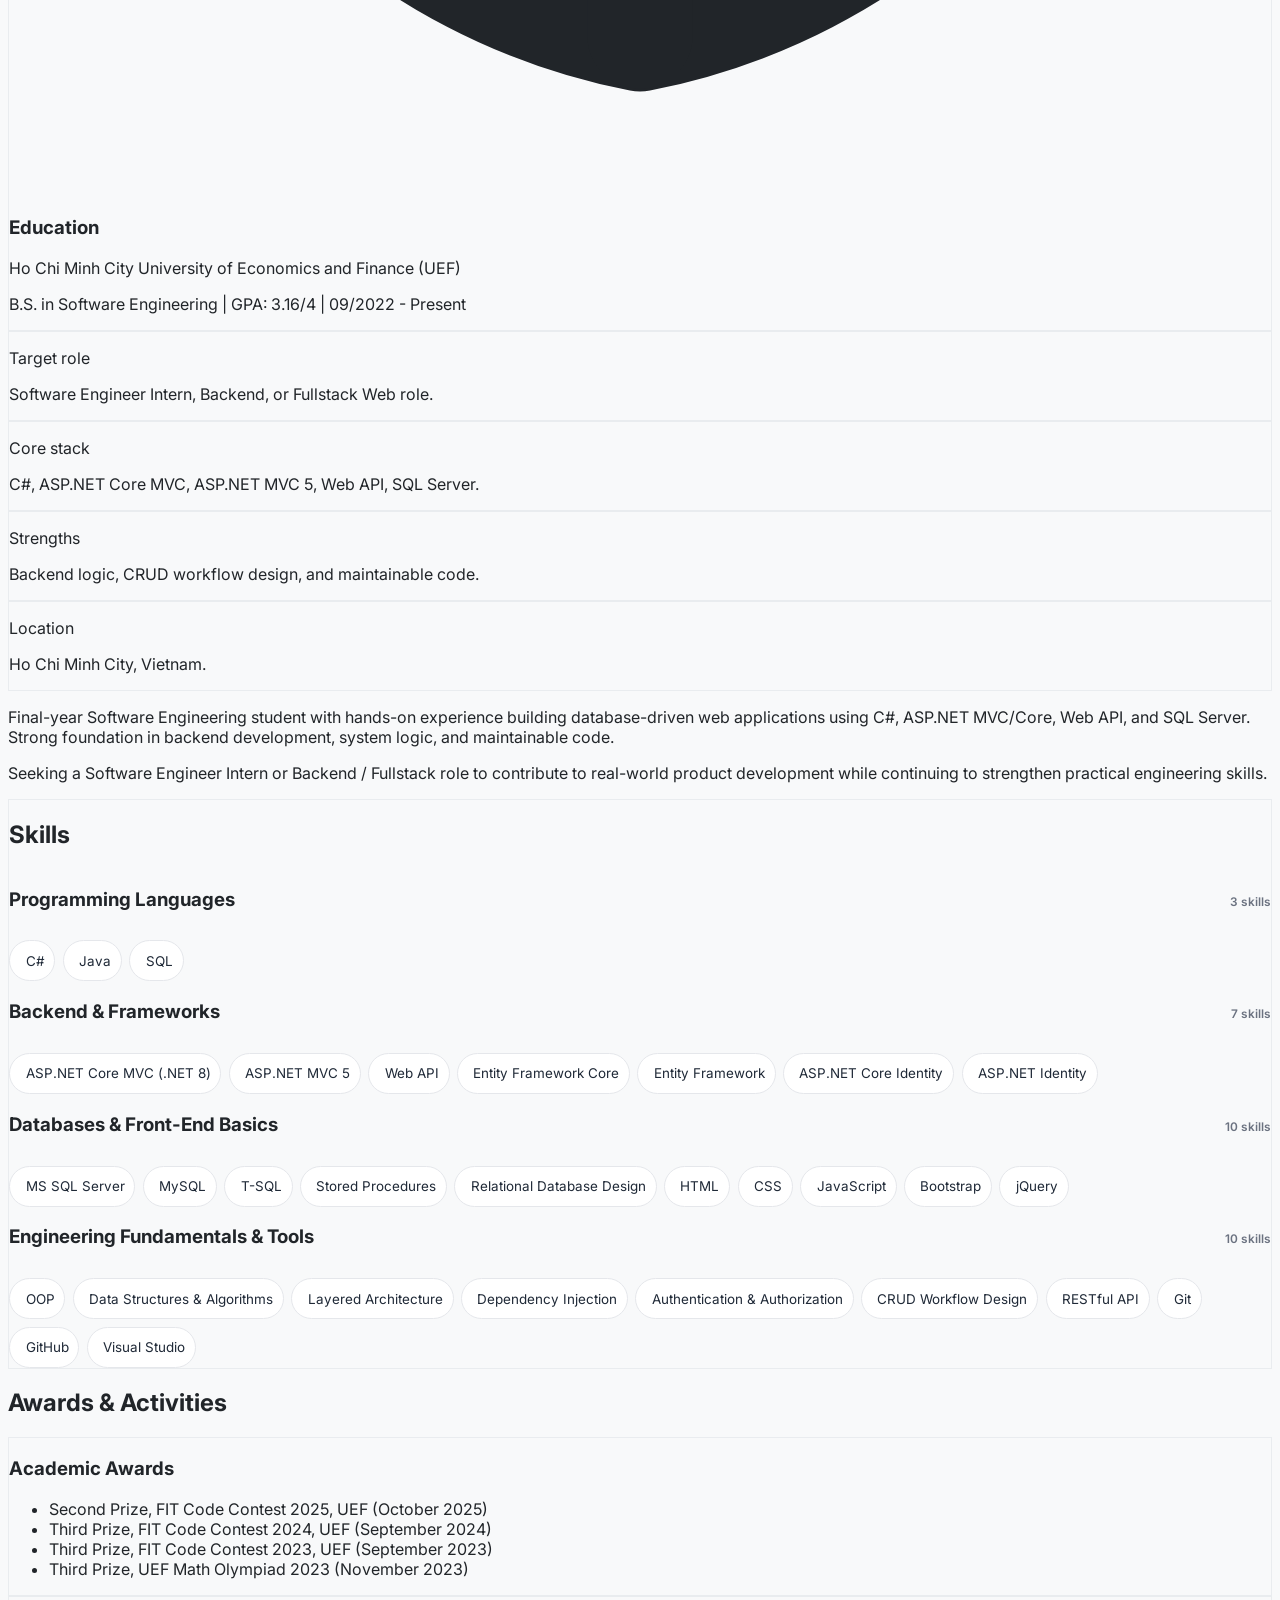
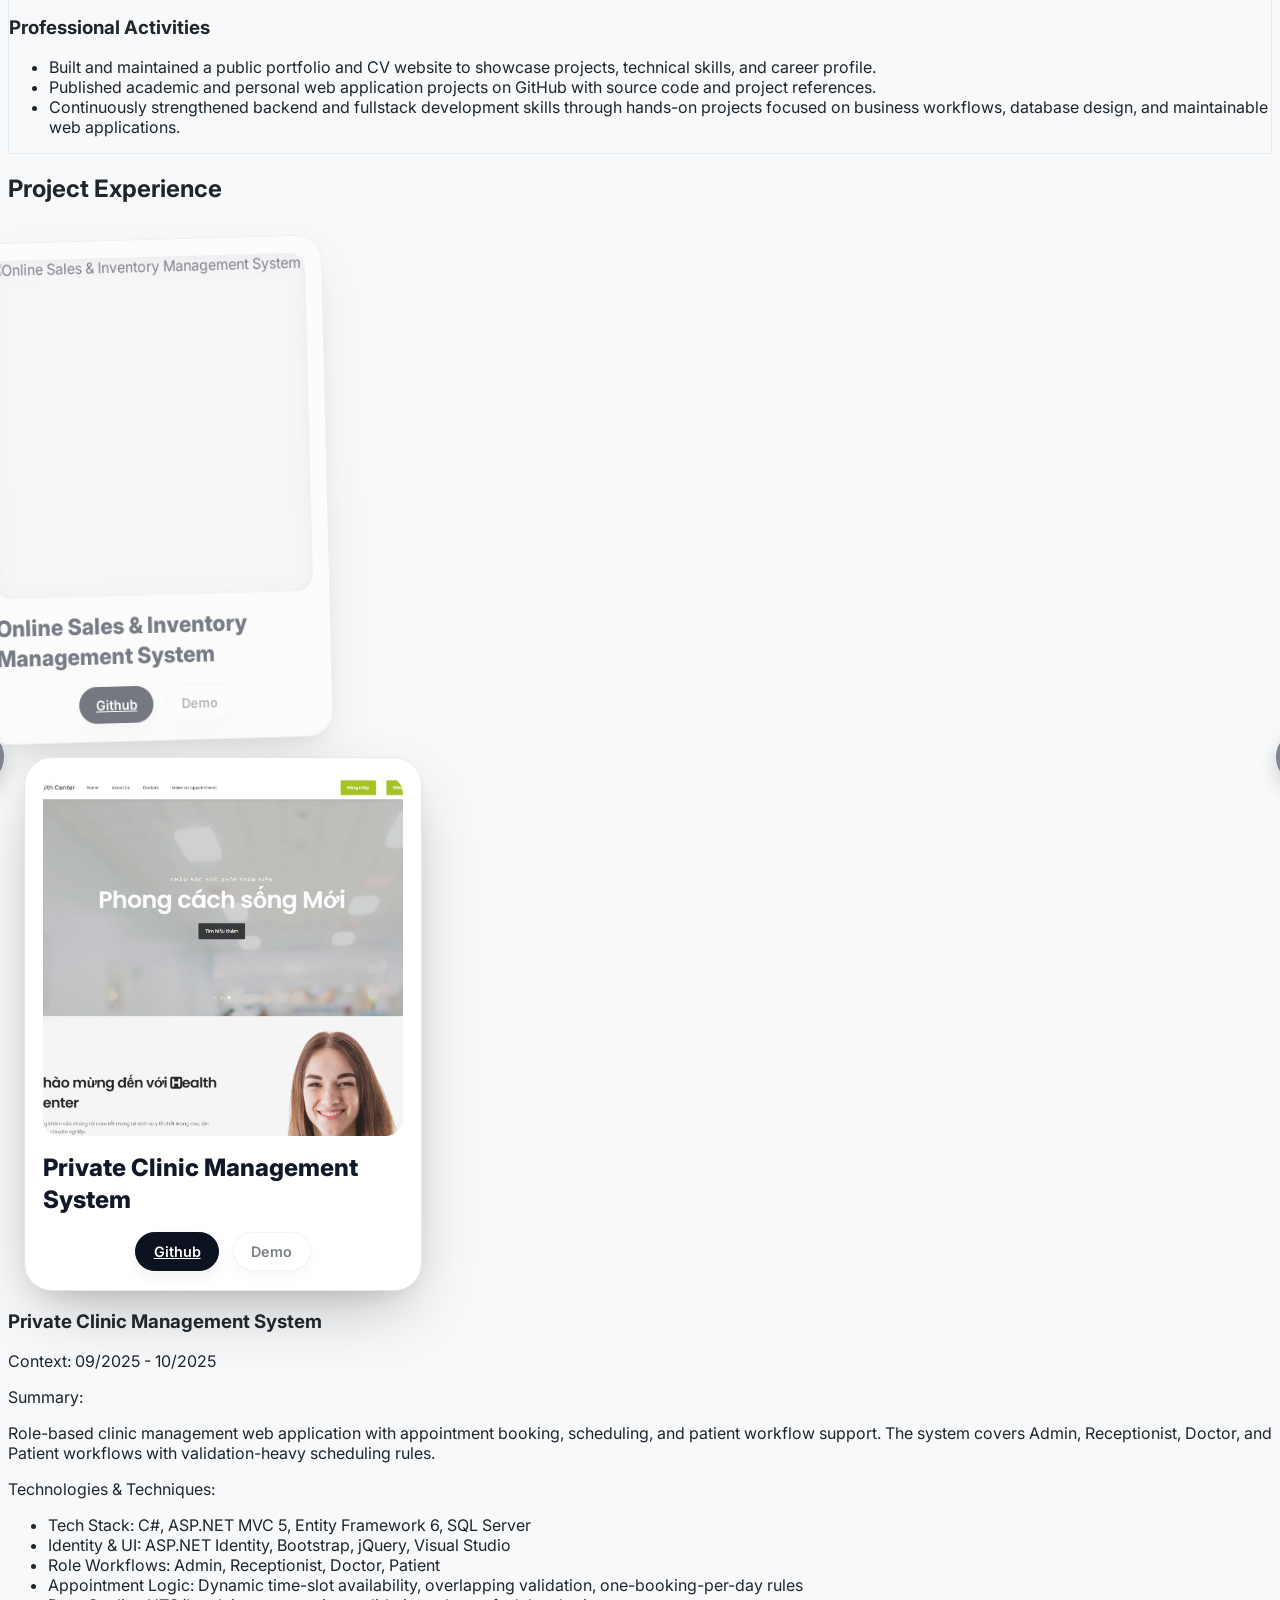
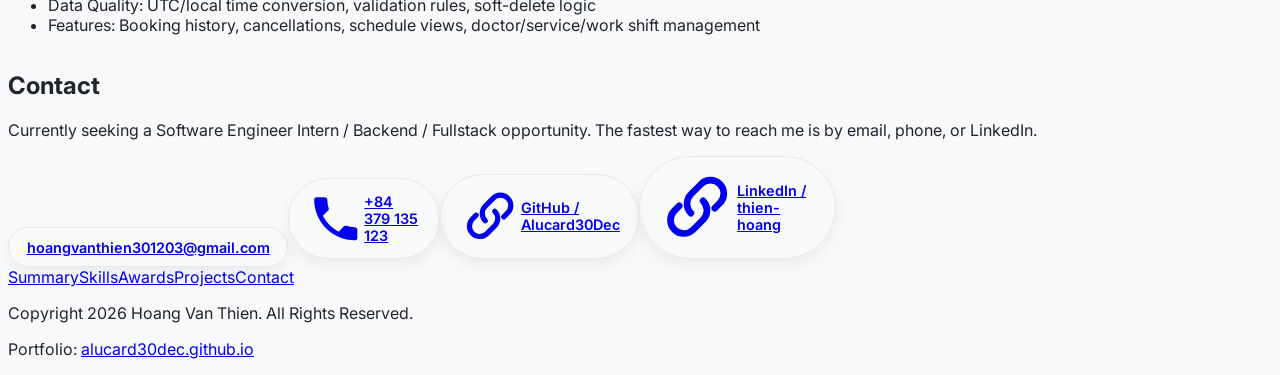
==== commit a90cbcff: "Update" ====
--- a/index.html
+++ b/index.html
@@ -32,9 +32,9 @@
     </nav>
   </header>
 
-  <main class="max-w-6xl mx-auto px-6 pt-24 md:pt-32">
-    <section id="home" class="min-h-[60vh] flex items-center py-16">
-      <div class="w-full grid grid-cols-1 md:grid-cols-2 gap-12 items-center">
+  <main class="max-w-6xl mx-auto px-6 pt-24 md:pt-28">
+    <section id="home" class="min-h-[60vh] flex items-center py-10 md:py-12">
+      <div class="w-full grid grid-cols-1 md:grid-cols-2 gap-8 md:gap-10 items-center">
         <div class="order-1 md:order-2 flex justify-center">
           <img
             id="heroAvatar"
@@ -50,19 +50,19 @@
           <h1 class="text-5xl md:text-6xl font-bold text-gray-900 mt-1 mb-4" id="heroName">Hoang Van Thien</h1>
           <h2 class="text-2xl font-medium text-gray-700" id="heroRole">Software Engineering Student</h2>
           <p class="mt-3 text-lg text-gray-600" id="heroTagline"></p>
-          <div class="mt-8 flex flex-wrap justify-center md:justify-start gap-4" id="heroActions"></div>
-          <div class="mt-8 flex justify-center md:justify-start space-x-5" id="heroSocials"></div>
+          <div class="mt-6 flex flex-wrap justify-center md:justify-start gap-4" id="heroActions"></div>
+          <div class="mt-6 flex justify-center md:justify-start space-x-5" id="heroSocials"></div>
         </div>
       </div>
     </section>
 
-    <section id="about" class="py-24">
-      <div class="text-center mb-12">
+    <section id="about" class="py-14 md:py-16">
+      <div class="text-center mb-8">
         <span class="text-sm font-medium text-gray-500" id="aboutKicker"></span>
         <h2 class="text-4xl font-bold mt-1" id="aboutTitle"></h2>
       </div>
 
-      <div class="grid grid-cols-1 md:grid-cols-2 gap-10 items-start">
+      <div class="grid grid-cols-1 md:grid-cols-2 gap-8 items-start">
         <div class="flex justify-center">
           <img
             id="aboutImage"
@@ -74,7 +74,7 @@
         </div>
 
         <div>
-          <div class="bg-white p-8 rounded-2xl card-border mb-6">
+          <div class="bg-white p-6 rounded-2xl card-border mb-4">
             <div class="flex items-center space-x-4">
               <div class="bg-gray-100 p-3 rounded-full">
                 <svg class="w-6 h-6 text-gray-800" fill="none" stroke="currentColor" viewBox="0 0 24 24" xmlns="http://www.w3.org/2000/svg">
@@ -91,13 +91,13 @@
             </div>
           </div>
 
-          <div class="mt-6 grid grid-cols-1 sm:grid-cols-2 gap-4 text-left" id="aboutHighlights"></div>
-          <div id="aboutParagraphs" class="mt-6"></div>
+          <div class="mt-4 grid grid-cols-1 sm:grid-cols-2 gap-4 text-left" id="aboutHighlights"></div>
+          <div id="aboutParagraphs" class="mt-4"></div>
         </div>
       </div>
     </section>
 
-    <section id="skills" class="px-4 sm:px-5 md:px-6 lg:px-7 py-8 md:py-9 bg-white rounded-[1.35rem] my-6 md:my-8 card-border">
+    <section id="skills" class="px-4 sm:px-5 md:px-6 lg:px-7 py-7 md:py-8 bg-white rounded-[1.35rem] my-4 md:my-6 card-border">
       <div class="text-center mb-4 md:mb-5">
         <span class="text-sm font-medium text-gray-500" id="skillsKicker"></span>
         <h2 class="text-4xl font-bold mt-1" id="skillsTitle"></h2>
@@ -105,16 +105,16 @@
       <div class="grid grid-cols-1 md:grid-cols-2 2xl:grid-cols-4 gap-3" id="skillsGroups"></div>
     </section>
 
-    <section id="achievements" class="py-24">
-      <div class="text-center mb-10">
+    <section id="achievements" class="py-14 md:py-16">
+      <div class="text-center mb-8">
         <span class="text-sm font-medium text-gray-500" id="achievementsKicker"></span>
         <h2 class="text-4xl font-bold mt-1" id="achievementsTitle"></h2>
       </div>
-      <div class="grid grid-cols-1 md:grid-cols-2 gap-8" id="achievementGroups"></div>
+      <div class="grid grid-cols-1 md:grid-cols-2 gap-6" id="achievementGroups"></div>
     </section>
 
-    <section id="projects" class="py-24">
-      <div class="text-center mb-12">
+    <section id="projects" class="py-14 md:py-16">
+      <div class="text-center mb-8">
         <span class="text-sm font-medium text-gray-500" id="projectsKicker"></span>
         <h2 class="text-5xl font-extrabold tracking-tight mt-1" id="projectsTitle"></h2>
         <p class="mt-3 text-gray-600 max-w-2xl mx-auto" id="projectsDescription"></p>
@@ -130,18 +130,18 @@
         <div id="projTrack" class="flex items-stretch justify-center gap-2 px-2 md:px-4 will-change-transform will-change-opacity"></div>
       </div>
 
-      <div id="projDetail" class="max-w-6xl mx-auto mt-10 bg-white rounded-3xl border border-gray-200 shadow-sm p-8 md:p-12 text-center transition-all duration-300"></div>
+      <div id="projDetail" class="max-w-6xl mx-auto mt-8 bg-white rounded-3xl border border-gray-200 shadow-sm p-8 md:p-12 text-center transition-all duration-300"></div>
     </section>
 
-    <section id="contact" class="py-24 text-center">
-      <h2 class="text-5xl font-extrabold tracking-tight mt-1 mb-6" id="contactTitle"></h2>
-      <p class="text-gray-600 max-w-xl mx-auto mb-10" id="contactDescription"></p>
-      <div class="flex flex-col sm:flex-row flex-wrap justify-center items-center gap-4" id="contactMethods"></div>
+    <section id="contact" class="py-14 md:py-16 text-center">
+      <h2 class="text-5xl font-extrabold tracking-tight mt-1 mb-5" id="contactTitle"></h2>
+      <p class="text-gray-600 max-w-xl mx-auto mb-8" id="contactDescription"></p>
+      <div class="flex flex-col sm:flex-row flex-wrap justify-center items-center gap-3" id="contactMethods"></div>
     </section>
   </main>
 
-  <footer class="border-t border-gray-200 mt-16">
-    <div class="max-w-6xl mx-auto px-6 py-12 text-center">
+  <footer class="border-t border-gray-200 mt-12">
+    <div class="max-w-6xl mx-auto px-6 py-10 text-center">
       <div class="flex justify-center space-x-6 mb-6 md:hidden flex-wrap" id="footerNavLinks"></div>
       <p class="text-gray-500 text-sm" id="footerCopyright"></p>
       <p class="text-gray-400 text-xs mt-2">
--- a/style.css
+++ b/style.css
@@ -197,6 +197,24 @@
 #achievementGroups > div,
 #contactMethods a {
   min-height: 100%;
+}
+
+.achievement-inline-link {
+  color: inherit;
+  text-decoration: none;
+  border-bottom: 1px solid transparent;
+  transition: color 0.2s ease, border-color 0.2s ease;
+}
+
+.achievement-inline-link:hover {
+  color: #0f172a;
+  border-bottom-color: #cbd5e1;
+}
+
+.achievement-inline-link:focus-visible {
+  outline: 2px solid #94a3b8;
+  outline-offset: 2px;
+  border-radius: 0.2rem;
 }
 
 .skill-card {
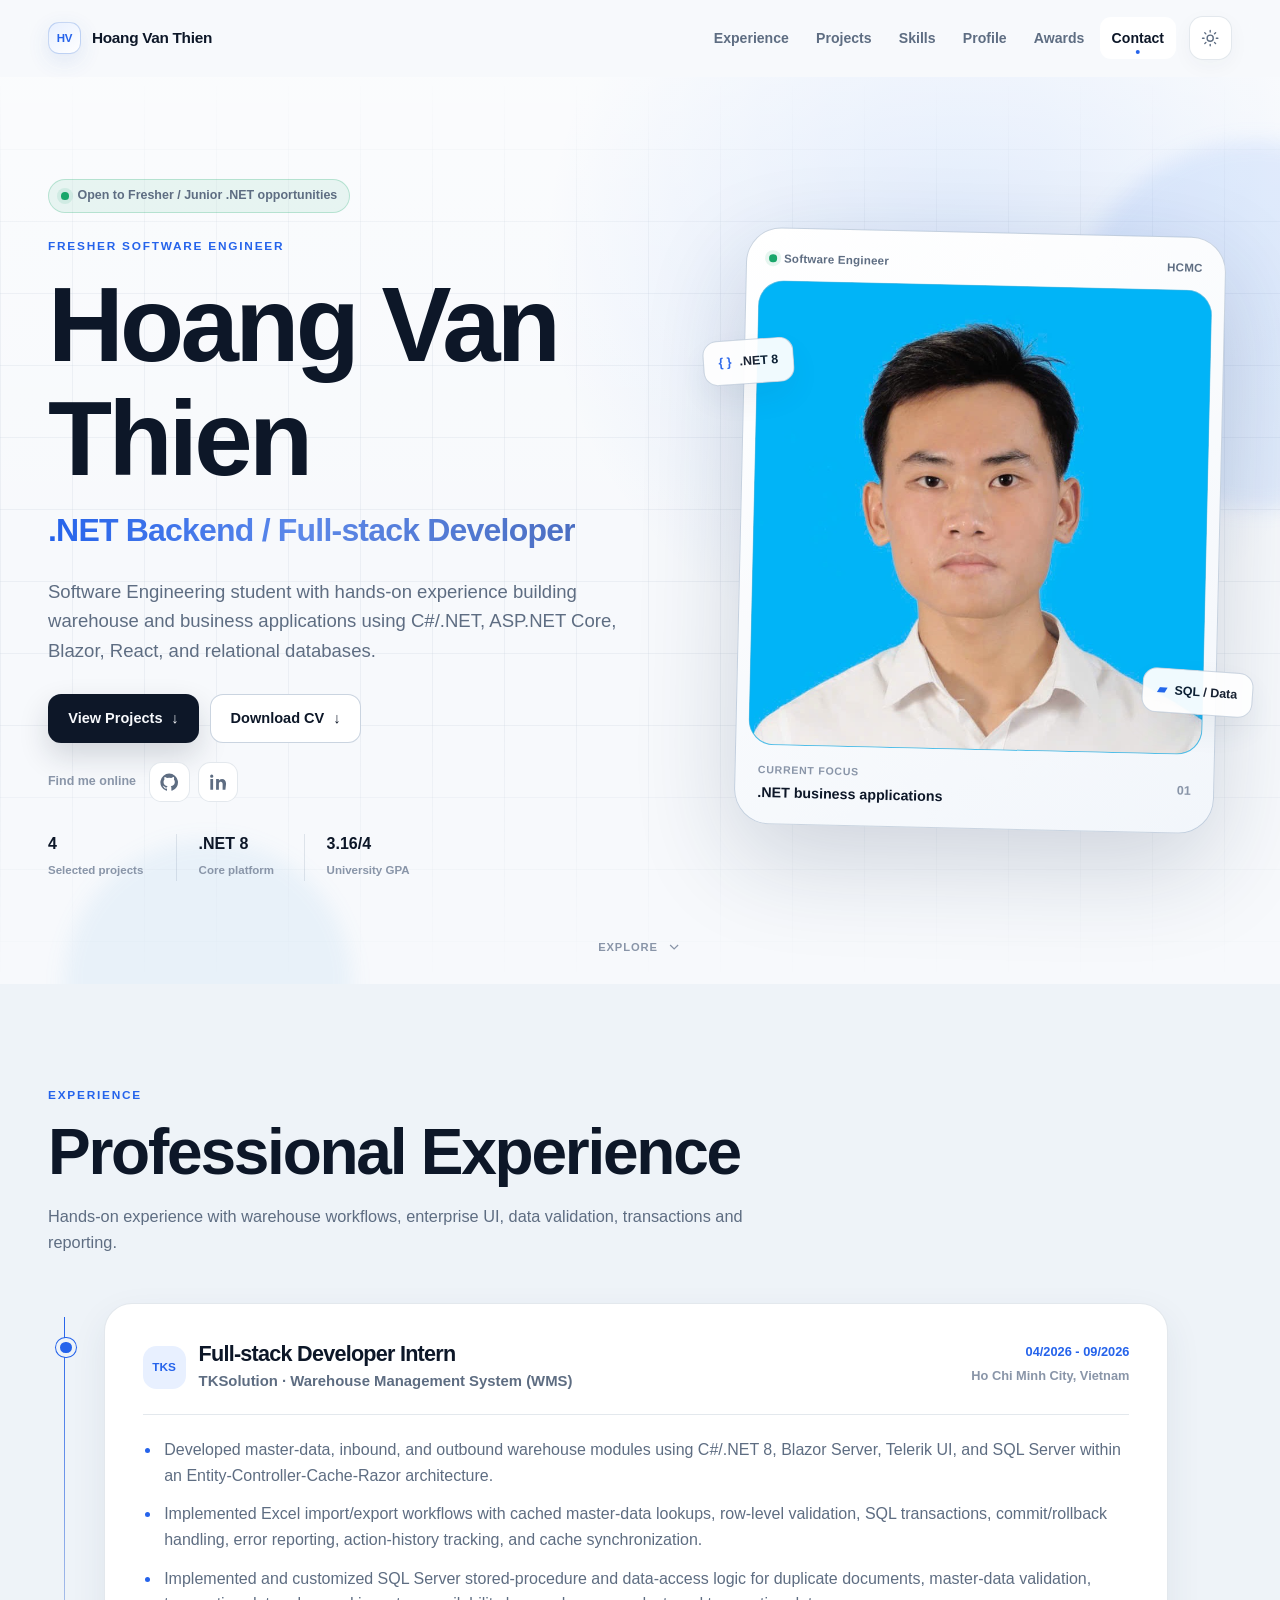
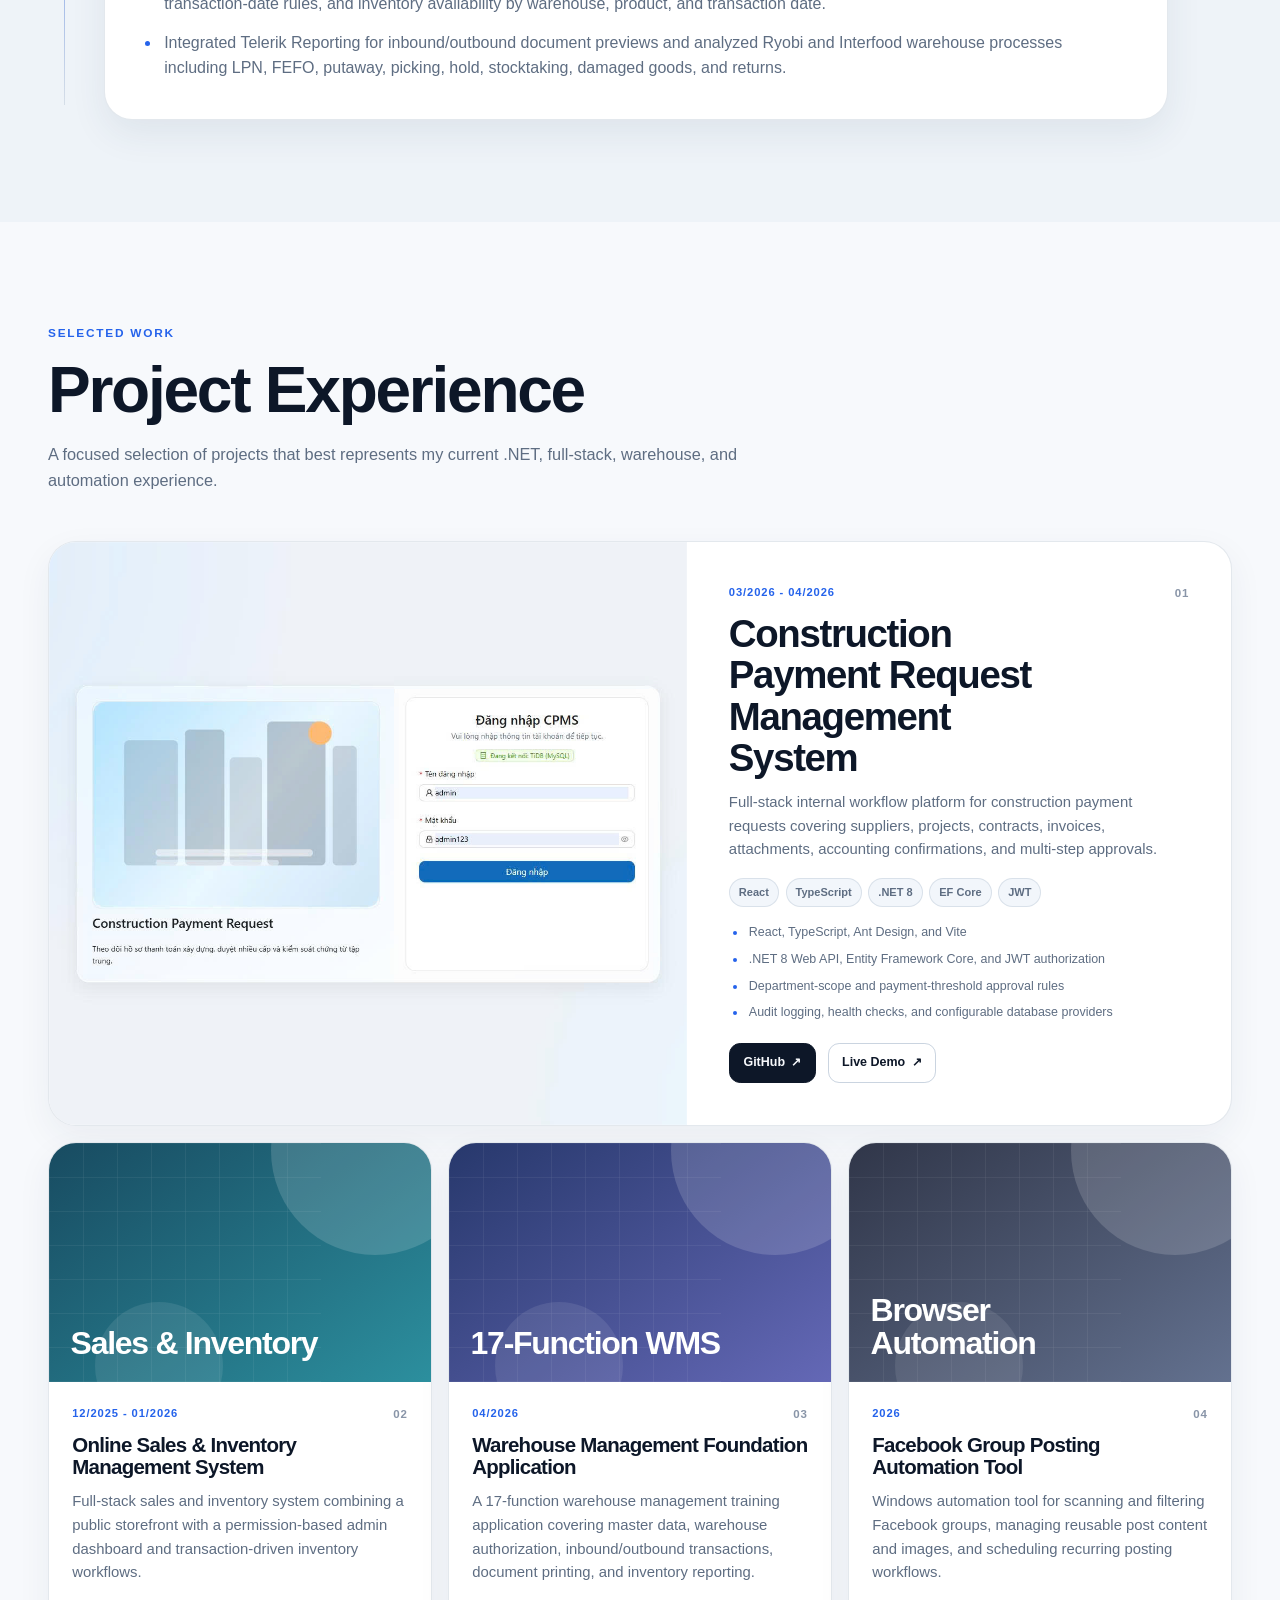
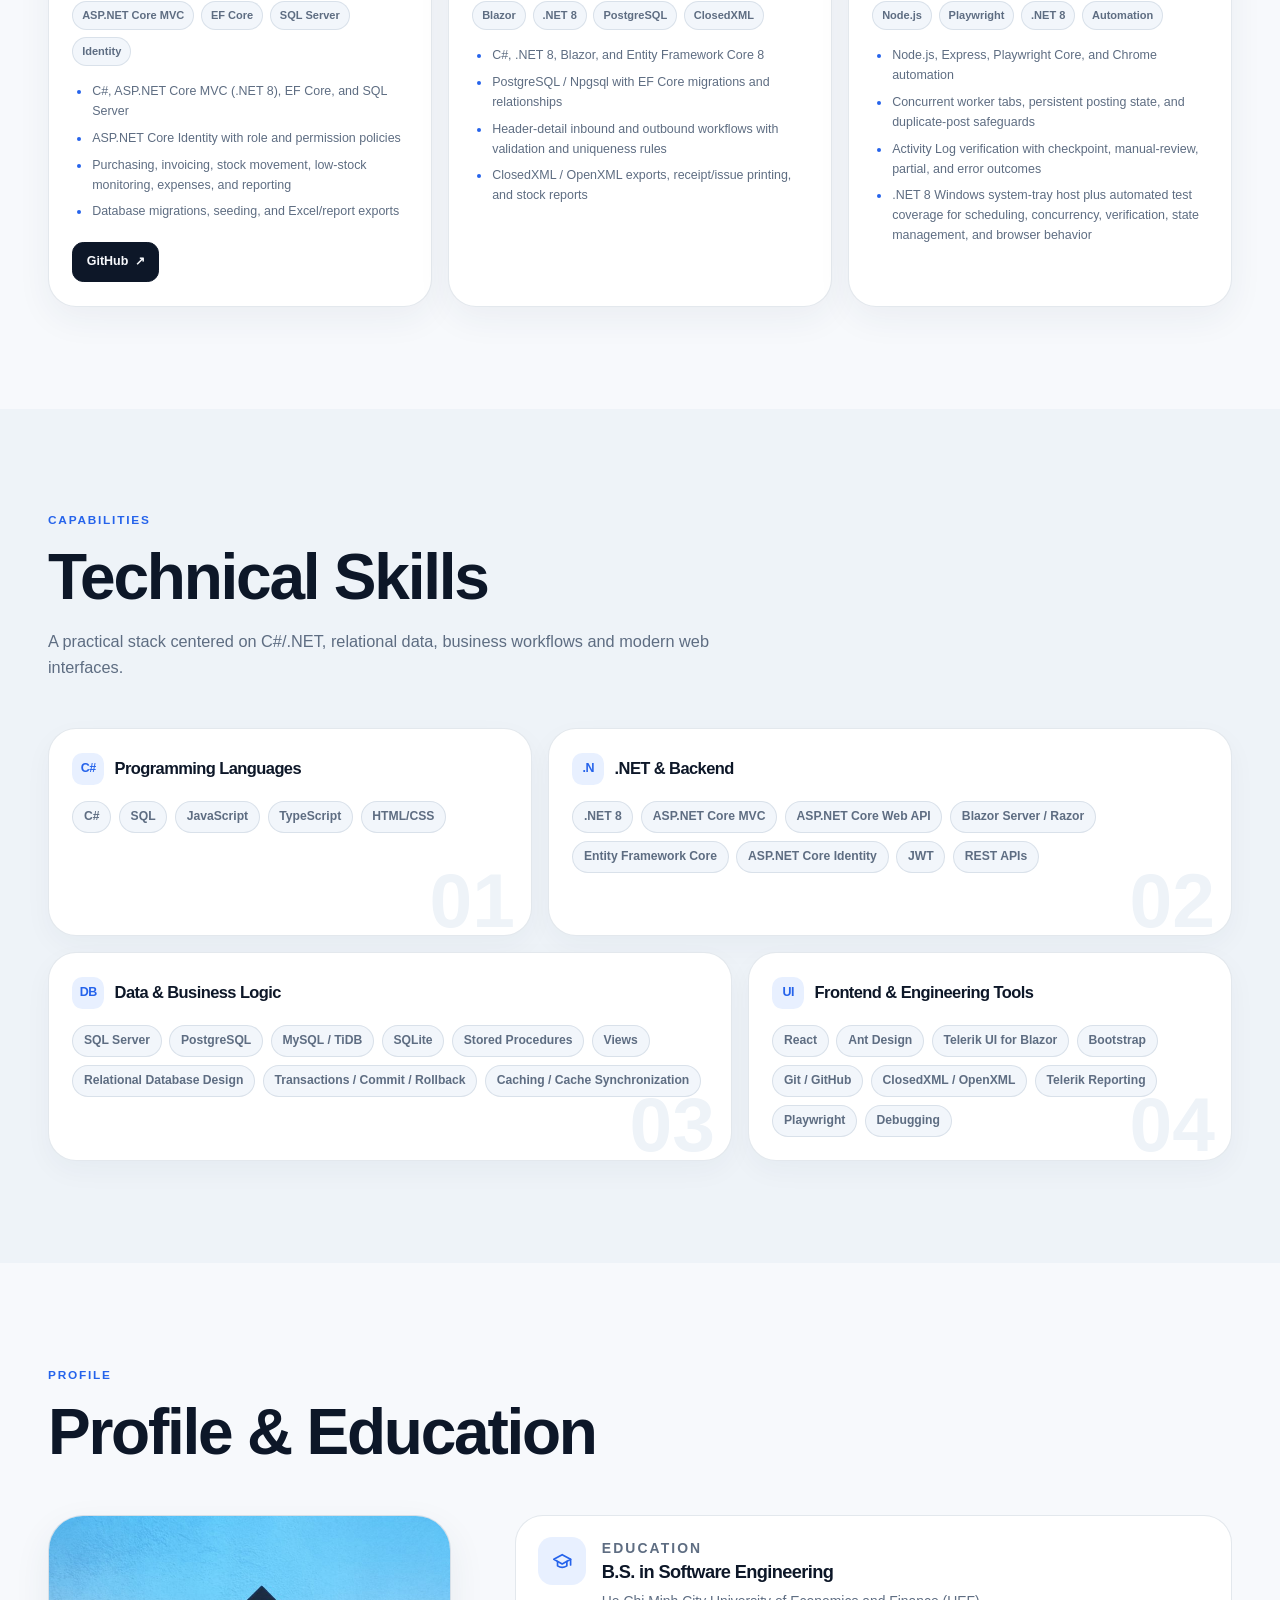
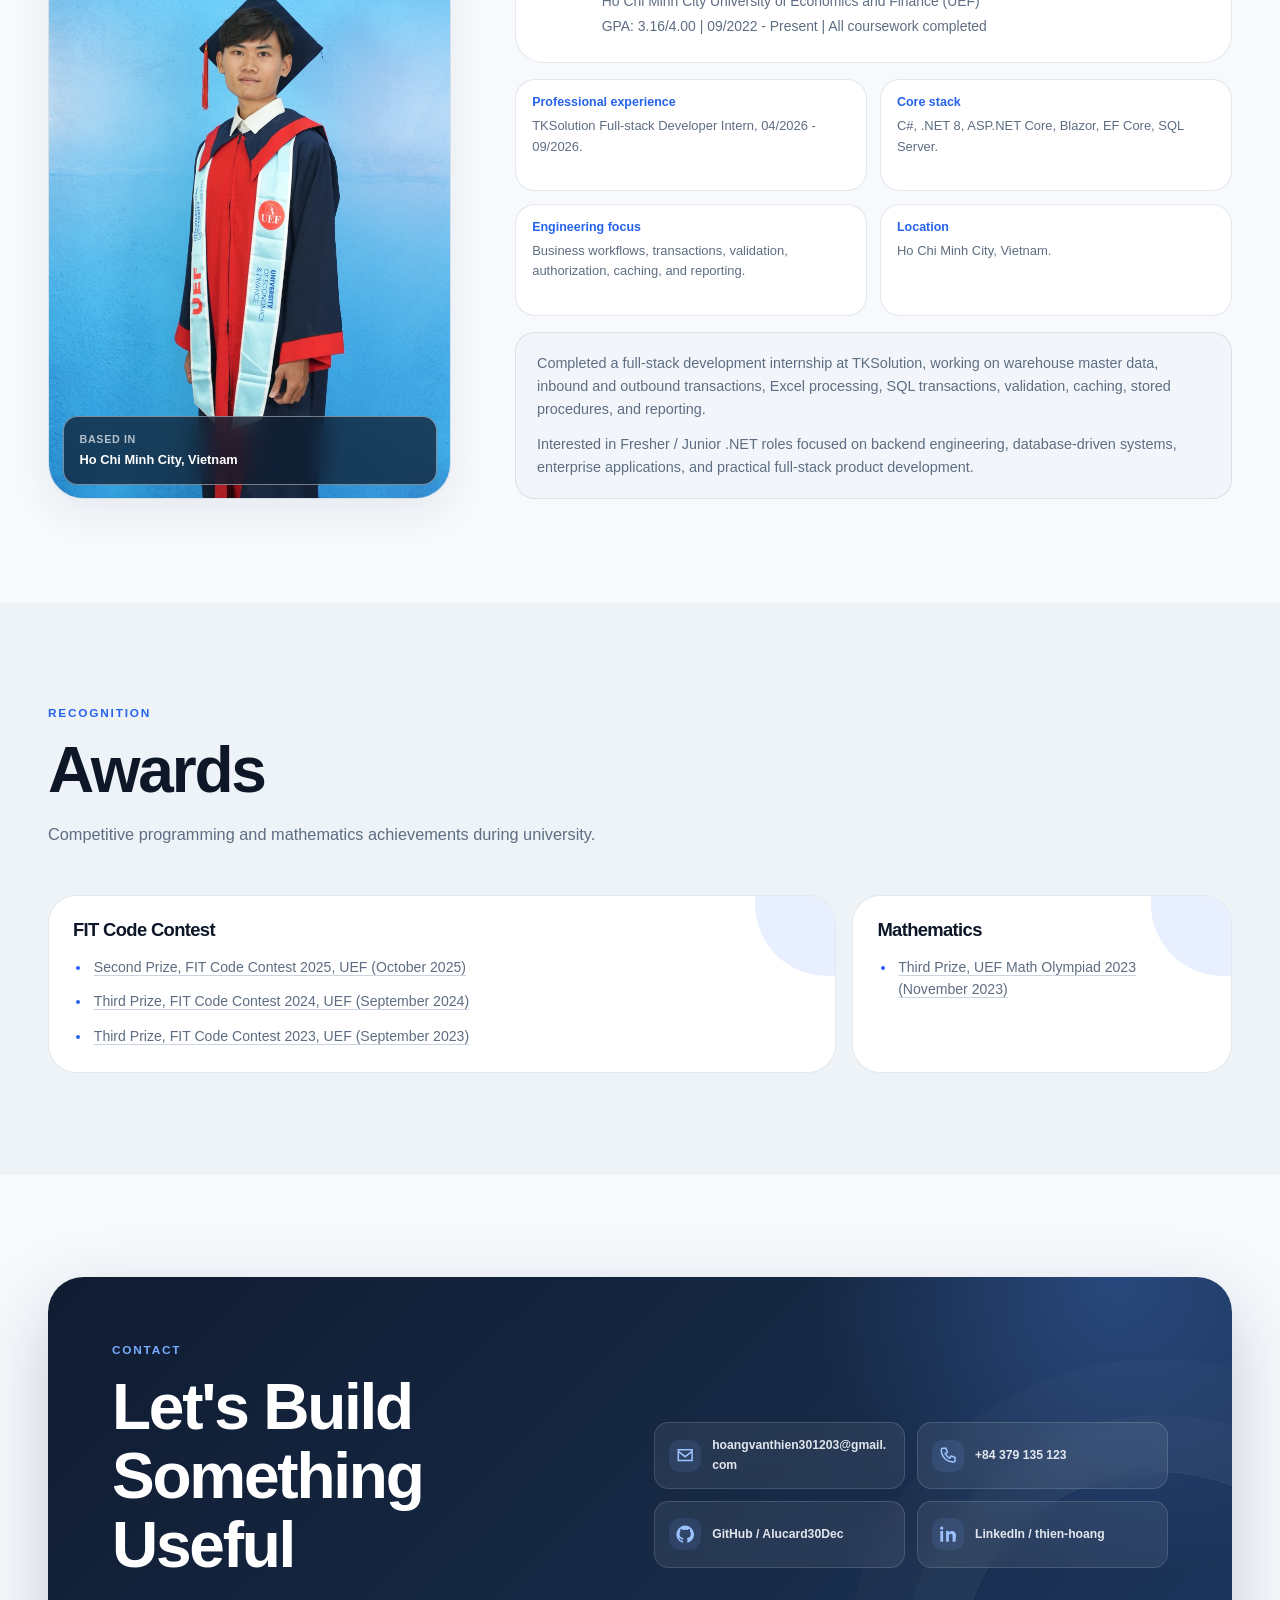
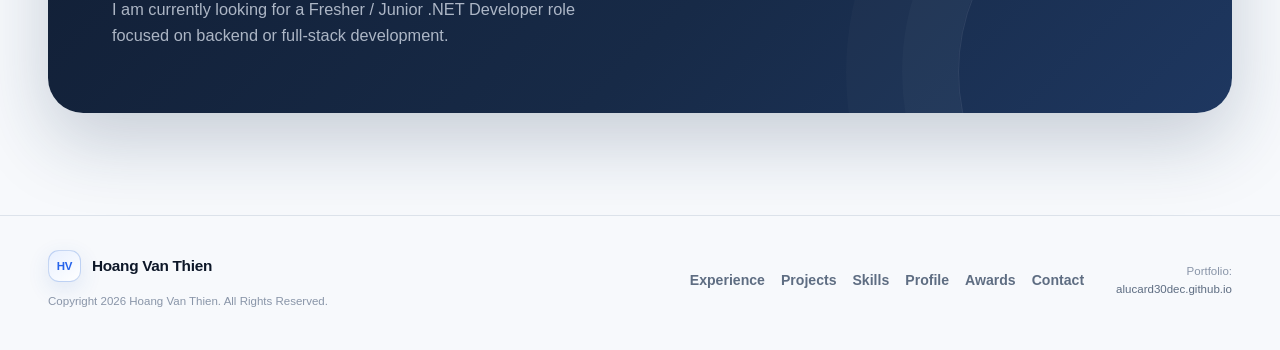
==== commit de4382c4: "feat: polish portfolio and deployment" ====
--- a/index.html
+++ b/index.html
@@ -1,159 +1,308 @@
 <!DOCTYPE html>
-<html lang="vi">
+<html lang="en">
 <head>
   <meta charset="UTF-8" />
   <meta name="viewport" content="width=device-width, initial-scale=1.0" />
-  <title>Hoang Van Thien - Portfolio</title>
-  <script src="https://cdn.tailwindcss.com"></script>
-  <link rel="preconnect" href="https://fonts.googleapis.com" />
-  <link rel="preconnect" href="https://fonts.gstatic.com" crossorigin />
-  <link href="https://fonts.googleapis.com/css2?family=Inter:wght@400;500;600;700&display=swap" rel="stylesheet" />
-  <script>
-    tailwind.config = {
-      theme: {
-        extend: {
-          fontFamily: { sans: ["Inter", "sans-serif"] }
-        }
-      }
-    };
+  <meta name="description" content="Portfolio of Hoang Van Thien, a Fresher Software Engineer focused on .NET backend and full-stack development." />
+  <meta name="theme-color" content="#f7f9fc" />
+  <meta name="color-scheme" content="light dark" />
+  <meta name="robots" content="index, follow" />
+  <meta property="og:type" content="website" />
+  <meta property="og:title" content="Hoang Van Thien | .NET Backend / Full-stack Developer" />
+  <meta property="og:description" content="Portfolio of Hoang Van Thien, a Fresher Software Engineer focused on .NET backend and full-stack development." />
+  <meta property="og:url" content="https://alucard30dec.github.io/" />
+  <meta property="og:image" content="https://alucard30dec.github.io/Images/ProfileImage.png" />
+  <meta property="og:image:alt" content="Hoang Van Thien" />
+  <meta name="twitter:card" content="summary" />
+  <meta name="twitter:title" content="Hoang Van Thien | .NET Backend / Full-stack Developer" />
+  <meta name="twitter:description" content="Portfolio of Hoang Van Thien, a Fresher Software Engineer focused on .NET backend and full-stack development." />
+  <meta name="twitter:image" content="https://alucard30dec.github.io/Images/ProfileImage.png" />
+  <title>Hoang Van Thien | .NET Backend / Full-stack Developer</title>
+  <link rel="canonical" href="https://alucard30dec.github.io/" />
+  <link rel="icon" href="favicon.svg" type="image/svg+xml" />
+  <link rel="stylesheet" href="style.css" />
+  <script type="application/ld+json">
+    {
+      "@context": "https://schema.org",
+      "@type": "Person",
+      "name": "Hoang Van Thien",
+      "url": "https://alucard30dec.github.io/",
+      "image": "https://alucard30dec.github.io/Images/ProfileImage.png",
+      "jobTitle": ".NET Backend / Full-stack Developer",
+      "address": {
+        "@type": "PostalAddress",
+        "addressLocality": "Ho Chi Minh City",
+        "addressCountry": "VN"
+      },
+      "alumniOf": {
+        "@type": "CollegeOrUniversity",
+        "name": "Ho Chi Minh City University of Economics and Finance"
+      },
+      "sameAs": [
+        "https://github.com/Alucard30Dec",
+        "https://www.linkedin.com/in/thi%C3%AAn-ho%C3%A0ng-9427732b5/"
+      ]
+    }
   </script>
-  <link rel="stylesheet" href="style.css" />
 </head>
-<body class="antialiased">
-  <header class="fixed top-0 left-0 right-0 bg-white/80 backdrop-blur-sm z-50 shadow-sm border-b border-gray-200">
-    <nav class="max-w-6xl mx-auto px-6 py-4 flex justify-between items-center">
-      <a href="#home" class="text-xl font-bold text-gray-900" id="siteBrand">Hoang Van Thien</a>
-      <div class="hidden md:flex items-center space-x-6" id="desktopNavLinks"></div>
-      <div class="md:hidden">
-        <svg class="w-6 h-6" fill="none" stroke="currentColor" viewBox="0 0 24 24" xmlns="http://www.w3.org/2000/svg">
-          <path stroke-linecap="round" stroke-linejoin="round" stroke-width="2" d="M4 6h16M4 12h16m-7 6h7"></path>
-        </svg>
+<body>
+  <a class="skip-link" href="#mainContent">Skip to content</a>
+
+  <header class="site-header" id="siteHeader">
+    <nav class="nav-shell container" aria-label="Primary navigation">
+      <a class="site-brand" href="#home" id="siteBrandLink" aria-label="Hoang Van Thien - Home">
+        <span class="brand-mark" aria-hidden="true">HV</span>
+        <span id="siteBrand">Hoang Van Thien</span>
+      </a>
+
+      <div class="nav-actions">
+        <div class="desktop-nav" id="desktopNavLinks"></div>
+        <button class="theme-toggle" id="themeToggle" type="button" aria-label="Switch to dark theme" title="Switch theme">
+          <svg class="theme-icon theme-icon-sun" viewBox="0 0 24 24" aria-hidden="true">
+            <circle cx="12" cy="12" r="4"></circle>
+            <path d="M12 2v2M12 20v2M4.93 4.93l1.42 1.42M17.66 17.66l1.41 1.41M2 12h2M20 12h2M4.93 19.07l1.42-1.42M17.66 6.34l1.41-1.41"></path>
+          </svg>
+          <svg class="theme-icon theme-icon-moon" viewBox="0 0 24 24" aria-hidden="true">
+            <path d="M20.4 15.2A8.5 8.5 0 0 1 8.8 3.6 8.5 8.5 0 1 0 20.4 15.2Z"></path>
+          </svg>
+        </button>
+        <button class="mobile-nav-toggle" id="mobileNavToggle" type="button" aria-label="Open navigation" aria-expanded="false" aria-controls="mobileNavMenu">
+          <span aria-hidden="true"></span>
+          <span aria-hidden="true"></span>
+          <span aria-hidden="true"></span>
+        </button>
       </div>
     </nav>
+    <div class="mobile-nav container" id="mobileNavMenu" hidden></div>
   </header>
 
-  <main class="max-w-6xl mx-auto px-6 pt-24 md:pt-28">
-    <section id="home" class="min-h-[60vh] flex items-center py-10 md:py-12">
-      <div class="w-full grid grid-cols-1 md:grid-cols-2 gap-8 md:gap-10 items-center">
-        <div class="order-1 md:order-2 flex justify-center">
-          <img
-            id="heroAvatar"
-            src="Images/ProfileImage.png"
-            alt="Hoang Van Thien"
-            class="rounded-full shadow-xl w-60 h-60 md:w-80 md:h-80 object-cover border-4 border-white"
-            onerror="this.src='https://placehold.co/300x300/E0E0E0/333?text=HVT'; this.onerror=null;"
-          />
-        </div>
-
-        <div class="order-2 md:order-1 text-center md:text-left">
-          <span class="text-lg font-medium text-gray-600" id="heroIntro">I am</span>
-          <h1 class="text-5xl md:text-6xl font-bold text-gray-900 mt-1 mb-4" id="heroName">Hoang Van Thien</h1>
-          <h2 class="text-2xl font-medium text-gray-700" id="heroRole">Software Engineering Student</h2>
-          <p class="mt-3 text-lg text-gray-600" id="heroTagline"></p>
-          <div class="mt-6 flex flex-wrap justify-center md:justify-start gap-4" id="heroActions"></div>
-          <div class="mt-6 flex justify-center md:justify-start space-x-5" id="heroSocials"></div>
-        </div>
-      </div>
-    </section>
-
-    <section id="about" class="py-14 md:py-16">
-      <div class="text-center mb-8">
-        <span class="text-sm font-medium text-gray-500" id="aboutKicker"></span>
-        <h2 class="text-4xl font-bold mt-1" id="aboutTitle"></h2>
-      </div>
-
-      <div class="grid grid-cols-1 md:grid-cols-2 gap-8 items-start">
-        <div class="flex justify-center">
-          <img
-            id="aboutImage"
-            src="https://placehold.co/450x300/E0E0E0/333?text=Profile+Image"
-            alt="Profile Image"
-            class="rounded-2xl shadow-lg object-cover w-full h-auto"
-            onerror="this.src='https://placehold.co/450x300/E0E0E0/333?text=Profile+Image'; this.onerror=null;"
-          />
-        </div>
-
-        <div>
-          <div class="bg-white p-6 rounded-2xl card-border mb-4">
-            <div class="flex items-center space-x-4">
-              <div class="bg-gray-100 p-3 rounded-full">
-                <svg class="w-6 h-6 text-gray-800" fill="none" stroke="currentColor" viewBox="0 0 24 24" xmlns="http://www.w3.org/2000/svg">
-                  <path stroke-linecap="round" stroke-linejoin="round" stroke-width="2" d="M12 14l9-5-9-5-9 5 9 5z"></path>
-                  <path stroke-linecap="round" stroke-linejoin="round" stroke-width="2" d="M12 14l6.16-3.422a12.083 12.083 0 01.665 6.479A11.952 11.952 0 0112 21.052a11.952 11.952 0 01-6.824-4.001 12.083 12.083 0 01-.665-6.479L12 14z"></path>
-                  <path stroke-linecap="round" stroke-linejoin="round" stroke-width="2" d="M12 14v7"></path>
-                </svg>
-              </div>
+  <main id="mainContent">
+    <section class="hero section-shell" id="home">
+      <div class="hero-glow hero-glow-one" aria-hidden="true"></div>
+      <div class="hero-glow hero-glow-two" aria-hidden="true"></div>
+      <div class="container hero-grid">
+        <div class="hero-copy reveal">
+          <div class="availability-badge" id="heroStatus"></div>
+          <p class="eyebrow" id="heroIntro"></p>
+          <h1 id="heroName">Hoang Van Thien</h1>
+          <p class="hero-role" id="heroRole"></p>
+          <p class="hero-tagline" id="heroTagline"></p>
+          <div class="hero-actions" id="heroActions"></div>
+          <div class="hero-social-row">
+            <span class="hero-social-label">Find me online</span>
+            <div class="social-links" id="heroSocials"></div>
+          </div>
+          <div class="hero-stats" id="heroStats"></div>
+        </div>
+
+        <div class="hero-visual reveal">
+          <div class="profile-showcase">
+            <div class="profile-card">
+              <div class="profile-card-topline">
+                <span><span class="live-dot" aria-hidden="true"></span> Software Engineer</span>
+                <span>HCMC</span>
+              </div>
+              <div class="profile-photo-wrap">
+                <img id="heroAvatar" src="Images/ProfileImage.png" alt="Hoang Van Thien" fetchpriority="high" decoding="async" />
+              </div>
+              <div class="profile-card-footer">
+                <div>
+                  <span class="profile-card-label">Current focus</span>
+                  <strong>.NET business applications</strong>
+                </div>
+                <span class="profile-card-number">01</span>
+              </div>
+            </div>
+            <div class="floating-chip floating-chip-dotnet"><span aria-hidden="true">{ }</span> .NET 8</div>
+            <div class="floating-chip floating-chip-data"><span aria-hidden="true">▰</span> SQL / Data</div>
+            <div class="pet-dock">
+              <div class="voxel-pet" id="voxelPet" role="img" aria-label="Interactive 3D voxel tabby cat on a cream sofa with a silver laptop, patterned golden pillow and toy ball. Drag with a mouse or one finger to rotate 360 degrees; use the mouse wheel or pinch to zoom.">
+                <span class="pet-stage-inner" aria-hidden="true">
+                  <span class="pet-3d-host" data-pet-3d-host></span>
+                  <span class="pet-fallback">
+                  <svg class="pet-scene" viewBox="0 0 320 240" focusable="false">
+                    <ellipse class="pet-shadow" cx="160" cy="210" rx="126" ry="17"></ellipse>
+
+                    <g class="pet-bed">
+                      <ellipse class="pet-bed-pillow" cx="208" cy="76" rx="68" ry="31"></ellipse>
+                      <polygon class="pet-bed-fold" points="157,77 207,52 261,73 209,98"></polygon>
+                      <polygon class="pet-bed-sheet" points="27,130 153,76 294,126 169,188"></polygon>
+                      <polygon class="pet-bed-fold" points="27,130 169,188 169,211 27,151"></polygon>
+                      <polygon class="pet-bed-cover" points="169,188 294,126 294,149 169,211"></polygon>
+                    </g>
+
+                    <g class="pet-cat-body">
+                      <path class="pet-fur-tabby" d="M187 130c8-18 39-22 57-8 14 11 20 34 8 47-15 16-51 11-66-4-10-10-7-24 1-35Z"></path>
+                      <path class="pet-fur-white" d="M176 130c4-12 17-17 29-12 12 5 18 22 14 36-3 12-13 18-25 12-15-7-23-23-18-36Z"></path>
+                      <ellipse class="pet-fur-white" cx="183" cy="150" rx="16" ry="8" transform="rotate(-15 183 150)"></ellipse>
+                      <ellipse class="pet-fur-white" cx="207" cy="153" rx="16" ry="8" transform="rotate(8 207 153)"></ellipse>
+                      <path class="pet-fur-tabby-dark" d="M232 133c9 2 15 9 16 16-7-3-12-8-16-16ZM223 151c8 0 14 4 18 10-8 0-14-3-18-10Z"></path>
+                    </g>
+
+                    <g class="pet-cat-head">
+                      <polygon class="pet-ear-outer" points="174,92 179,64 199,82 198,99"></polygon>
+                      <polygon class="pet-ear-outer" points="214,82 235,63 240,94 225,101"></polygon>
+                      <polygon class="pet-ear-inner" points="181,84 183,71 194,83 193,91"></polygon>
+                      <polygon class="pet-ear-inner" points="221,83 232,71 234,88 226,93"></polygon>
+                      <ellipse class="pet-fur-white" cx="207" cy="101" rx="36" ry="31"></ellipse>
+                      <path class="pet-fur-tabby" d="M173 97 179 78 190 84 201 72 210 83 222 75 239 93 235 101c-13-8-21-9-29-6-12-4-21-3-33 7Z"></path>
+                      <path class="pet-fur-white" d="M202 78 209 84 213 98 204 96 198 83Z"></path>
+                      <ellipse class="pet-fur-tabby" cx="192" cy="102" rx="8" ry="10"></ellipse>
+                      <ellipse class="pet-fur-tabby" cx="220" cy="102" rx="8" ry="10"></ellipse>
+                      <ellipse class="pet-eye" cx="193" cy="101" rx="4.2" ry="6"></ellipse>
+                      <ellipse class="pet-eye" cx="219" cy="101" rx="4.2" ry="6"></ellipse>
+                      <ellipse class="pet-pupil" cx="193" cy="101" rx="1.7" ry="4.4"></ellipse>
+                      <ellipse class="pet-pupil" cx="219" cy="101" rx="1.7" ry="4.4"></ellipse>
+                      <circle class="pet-eye-glint" cx="194" cy="99" r="1.4"></circle>
+                      <circle class="pet-eye-glint" cx="220" cy="99" r="1.4"></circle>
+                      <ellipse class="pet-muzzle" cx="201" cy="114" rx="9" ry="6"></ellipse>
+                      <ellipse class="pet-muzzle" cx="212" cy="114" rx="9" ry="6"></ellipse>
+                      <path class="pet-nose" d="m203 110 8 0-4 5Z"></path>
+                      <path class="pet-whisker" d="m195 114-15-3m15 7-17 2m31-6 16-3m-16 7 17 2"></path>
+                    </g>
+
+                    <path class="pet-bed-fold" d="M174 164c18-17 39-19 59-9 17 8 28 16 54 7l25 13v39h-92c-22-9-40-24-46-50Z"></path>
+
+                    <g class="pet-laptop">
+                      <polygon class="pet-laptop-shell" points="33,43 112,73 114,161 36,132"></polygon>
+                      <polygon class="pet-laptop-panel" points="40,53 105,78 107,151 43,127"></polygon>
+                      <circle class="pet-laptop-logo" cx="75" cy="103" r="5"></circle>
+                      <polygon class="pet-laptop-shell" points="108,132 177,154 222,135 153,113"></polygon>
+                      <polygon class="pet-laptop-keyboard" points="118,135 176,154 208,140 151,121"></polygon>
+                      <path class="pet-laptop-keys" d="m126 138 5-2m2 5 5-2m3 5 5-2m2 5 5-2m3-15 5-2m2 5 5-2m3 5 5-2m2 5 5-2m-25 4 5-2m3 5 5-2m2-15 5-2m3 5 5-2m2 5 5-2"></path>
+                    </g>
+                  </svg>
+                  </span>
+                </span>
+                <span class="pet-label">drag · rotate · zoom</span>
+              </div>
+            </div>
+          </div>
+        </div>
+      </div>
+      <a class="scroll-cue" href="#experience" aria-label="Scroll to experience">
+        <span>Explore</span>
+        <svg viewBox="0 0 24 24" aria-hidden="true"><path d="m6 9 6 6 6-6"></path></svg>
+      </a>
+    </section>
+
+    <section class="section-shell section-tint" id="experience">
+      <div class="container">
+        <div class="section-heading section-heading-left reveal">
+          <p class="eyebrow" id="experienceKicker"></p>
+          <h2 id="experienceTitle"></h2>
+          <p class="section-description section-description-left">Hands-on experience with warehouse workflows, enterprise UI, data validation, transactions and reporting.</p>
+        </div>
+        <div class="experience-list reveal" id="experienceItems"></div>
+      </div>
+    </section>
+
+    <section class="section-shell" id="projects">
+      <div class="container">
+        <div class="section-heading section-heading-left reveal">
+          <p class="eyebrow" id="projectsKicker"></p>
+          <h2 id="projectsTitle"></h2>
+          <p class="section-description section-description-left" id="projectsDescription"></p>
+        </div>
+        <div class="project-grid" id="projTrack"></div>
+      </div>
+    </section>
+
+    <section class="section-shell section-tint" id="skills">
+      <div class="container">
+        <div class="section-heading section-heading-left reveal">
+          <p class="eyebrow" id="skillsKicker"></p>
+          <h2 id="skillsTitle"></h2>
+          <p class="section-description section-description-left">A practical stack centered on C#/.NET, relational data, business workflows and modern web interfaces.</p>
+        </div>
+        <div class="skills-grid" id="skillsGroups"></div>
+      </div>
+    </section>
+
+    <section class="section-shell" id="about">
+      <div class="container">
+        <div class="section-heading section-heading-left reveal">
+          <p class="eyebrow" id="aboutKicker"></p>
+          <h2 id="aboutTitle"></h2>
+        </div>
+        <div class="profile-grid reveal">
+          <div class="profile-image-frame">
+            <img id="aboutImage" src="Images/ProfileImage1.png" alt="Hoang Van Thien" loading="lazy" decoding="async" />
+            <div class="profile-image-caption">
+              <span>Based in</span>
+              <strong>Ho Chi Minh City, Vietnam</strong>
+            </div>
+          </div>
+          <div class="profile-content">
+            <article class="education-card">
+              <span class="education-icon" aria-hidden="true">
+                <svg viewBox="0 0 24 24"><path d="m3 10 9-5 9 5-9 5-9-5Z"></path><path d="M7 12.5V17c3 2 7 2 10 0v-4.5M21 10v6"></path></svg>
+              </span>
               <div>
-                <h3 class="text-xl font-semibold" id="aboutEducationTitle"></h3>
-                <p class="text-gray-600" id="aboutEducationSchool"></p>
-                <p class="text-gray-600" id="aboutEducationDegree"></p>
-              </div>
-            </div>
-          </div>
-
-          <div class="mt-4 grid grid-cols-1 sm:grid-cols-2 gap-4 text-left" id="aboutHighlights"></div>
-          <div id="aboutParagraphs" class="mt-4"></div>
-        </div>
-      </div>
-    </section>
-
-    <section id="skills" class="px-4 sm:px-5 md:px-6 lg:px-7 py-7 md:py-8 bg-white rounded-[1.35rem] my-4 md:my-6 card-border">
-      <div class="text-center mb-4 md:mb-5">
-        <span class="text-sm font-medium text-gray-500" id="skillsKicker"></span>
-        <h2 class="text-4xl font-bold mt-1" id="skillsTitle"></h2>
-      </div>
-      <div class="grid grid-cols-1 md:grid-cols-2 2xl:grid-cols-4 gap-3" id="skillsGroups"></div>
-    </section>
-
-    <section id="achievements" class="py-14 md:py-16">
-      <div class="text-center mb-8">
-        <span class="text-sm font-medium text-gray-500" id="achievementsKicker"></span>
-        <h2 class="text-4xl font-bold mt-1" id="achievementsTitle"></h2>
-      </div>
-      <div class="grid grid-cols-1 md:grid-cols-2 gap-6" id="achievementGroups"></div>
-    </section>
-
-    <section id="projects" class="py-14 md:py-16">
-      <div class="text-center mb-8">
-        <span class="text-sm font-medium text-gray-500" id="projectsKicker"></span>
-        <h2 class="text-5xl font-extrabold tracking-tight mt-1" id="projectsTitle"></h2>
-        <p class="mt-3 text-gray-600 max-w-2xl mx-auto" id="projectsDescription"></p>
-      </div>
-
-      <div class="relative max-w-6xl mx-auto carousel-3d overflow-visible">
-        <button id="projPrev" class="nav-arrow absolute -left-8 md:-left-16 top-1/2 -translate-y-1/2" aria-label="Previous project">
-          <svg viewBox="0 0 24 24" class="w-7 h-7"><path fill="currentColor" d="M15.41 7.41 14 6l-6 6 6 6 1.41-1.41L10.83 12z"></path></svg>
-        </button>
-        <button id="projNext" class="nav-arrow absolute -right-8 md:-right-16 top-1/2 -translate-y-1/2" aria-label="Next project">
-          <svg viewBox="0 0 24 24" class="w-7 h-7"><path fill="currentColor" d="m8.59 16.59 1.41 1.41L16 12 10 6 8.59 7.41 13.17 12z"></path></svg>
-        </button>
-        <div id="projTrack" class="flex items-stretch justify-center gap-2 px-2 md:px-4 will-change-transform will-change-opacity"></div>
-      </div>
-
-      <div id="projDetail" class="max-w-6xl mx-auto mt-8 bg-white rounded-3xl border border-gray-200 shadow-sm p-8 md:p-12 text-center transition-all duration-300"></div>
-    </section>
-
-    <section id="contact" class="py-14 md:py-16 text-center">
-      <h2 class="text-5xl font-extrabold tracking-tight mt-1 mb-5" id="contactTitle"></h2>
-      <p class="text-gray-600 max-w-xl mx-auto mb-8" id="contactDescription"></p>
-      <div class="flex flex-col sm:flex-row flex-wrap justify-center items-center gap-3" id="contactMethods"></div>
+                <p class="card-kicker">Education</p>
+                <h3 id="aboutEducationTitle"></h3>
+                <p id="aboutEducationSchool"></p>
+                <p id="aboutEducationDegree"></p>
+              </div>
+            </article>
+            <div class="highlight-grid" id="aboutHighlights"></div>
+            <div class="profile-copy" id="aboutParagraphs"></div>
+          </div>
+        </div>
+      </div>
+    </section>
+
+    <section class="section-shell section-tint" id="achievements">
+      <div class="container">
+        <div class="section-heading section-heading-left reveal">
+          <p class="eyebrow" id="achievementsKicker"></p>
+          <h2 id="achievementsTitle"></h2>
+          <p class="section-description section-description-left">Competitive programming and mathematics achievements during university.</p>
+        </div>
+        <div class="awards-grid" id="achievementGroups"></div>
+      </div>
+    </section>
+
+    <section class="section-shell contact-section" id="contact">
+      <div class="container reveal">
+        <div class="contact-panel">
+          <div class="contact-copy">
+            <p class="eyebrow">Contact</p>
+            <h2 id="contactTitle"></h2>
+            <p class="section-description section-description-left" id="contactDescription"></p>
+          </div>
+          <div class="contact-methods" id="contactMethods"></div>
+        </div>
+      </div>
     </section>
   </main>
 
-  <footer class="border-t border-gray-200 mt-12">
-    <div class="max-w-6xl mx-auto px-6 py-10 text-center">
-      <div class="flex justify-center space-x-6 mb-6 md:hidden flex-wrap" id="footerNavLinks"></div>
-      <p class="text-gray-500 text-sm" id="footerCopyright"></p>
-      <p class="text-gray-400 text-xs mt-2">
+  <footer class="site-footer">
+    <div class="container footer-grid">
+      <div class="footer-brand-block">
+        <a class="site-brand footer-brand" href="#home">
+          <span class="brand-mark" aria-hidden="true">HV</span>
+          <span>Hoang Van Thien</span>
+        </a>
+        <p id="footerCopyright"></p>
+      </div>
+      <nav class="footer-nav" id="footerNavLinks" aria-label="Footer navigation"></nav>
+      <p class="footer-portfolio">
         <span id="footerPortfolioLabel"></span>
-        <a href="https://alucard30dec.github.io/" target="_blank" rel="noopener noreferrer" class="underline hover:text-gray-600" id="footerPortfolioLink">
-          alucard30dec.github.io
-        </a>
+        <a id="footerPortfolioLink" href="https://alucard30dec.github.io/"></a>
       </p>
     </div>
   </footer>
 
-  <script src="portfolio-data.js" defer></script>
-  <script src="script.js" defer></script>
+  <script src="portfolio-data.js"></script>
+  <script src="script.js"></script>
+  <script type="importmap">
+    {
+      "imports": {
+        "three": "./vendor/three/three.module.js"
+      }
+    }
+  </script>
+  <script type="module" src="pet-3d.js"></script>
 </body>
 </html>
--- a/style.css
+++ b/style.css
@@ -1,688 +1,2304 @@
 :root {
-  --section-space: clamp(4.5rem, 7vw, 7rem);
-  --card-w-mobile: min(84vw, 320px);
-  --card-w-desktop: 396px;
-  --overlap: 0.16;
-  --side-shift-mobile: 0.12;
-  --side-shift-desktop: 0.18;
-  --side-depth: -120px;
-  --side-scale: 0.94;
+  color-scheme: light;
+  --page: #f7f9fc;
+  --surface: #ffffff;
+  --surface-elevated: #ffffff;
+  --surface-muted: #eef3f8;
+  --surface-soft: #f2f6fb;
+  --text: #142033;
+  --text-strong: #0d1728;
+  --text-soft: #5e6d82;
+  --text-faint: #8995a8;
+  --line: rgba(118, 139, 166, 0.2);
+  --line-strong: rgba(91, 121, 158, 0.32);
+  --accent: #2563eb;
+  --accent-strong: #1749a7;
+  --accent-soft: #e8f0ff;
+  --accent-glow: rgba(59, 130, 246, 0.2);
+  --success: #18a66a;
+  --pet-fur-white: #fff4e5;
+  --pet-fur-tabby: #75472f;
+  --pet-fur-tabby-dark: #3b2419;
+  --pet-bed-sheet: #fff1d8;
+  --pet-bed-cover: #f9ead2;
+  --pet-bed-fold: #e9d8bd;
+  --pet-bed-pillow: #f1d7a8;
+  --pet-laptop-shell: #d7d2d0;
+  --pet-laptop-bezel: #9a9695;
+  --pet-whisker: #8d8179;
+  --nav-bg: rgba(247, 249, 252, 0.82);
+  --shadow-sm: 0 14px 36px rgba(35, 59, 91, 0.08);
+  --shadow-md: 0 24px 70px rgba(31, 54, 86, 0.13);
+  --shadow-lg: 0 34px 100px rgba(24, 46, 78, 0.18);
+  --radius-sm: 0.9rem;
+  --radius-md: 1.25rem;
+  --radius-lg: 1.75rem;
+  --radius-xl: 2.2rem;
+  --content-width: 74rem;
+  --section-space: clamp(5rem, 8vw, 8rem);
+  --header-height: 4.75rem;
+}
+
+html[data-theme="dark"] {
+  color-scheme: dark;
+  --page: #0b1220;
+  --surface: #111b2d;
+  --surface-elevated: #152136;
+  --surface-muted: #0f1929;
+  --surface-soft: #17253a;
+  --text: #dce6f3;
+  --text-strong: #f5f8fc;
+  --text-soft: #9cadc3;
+  --text-faint: #73849c;
+  --line: rgba(132, 157, 190, 0.18);
+  --line-strong: rgba(134, 164, 204, 0.33);
+  --accent: #69a1ff;
+  --accent-strong: #9cc0ff;
+  --accent-soft: rgba(58, 118, 215, 0.18);
+  --accent-glow: rgba(62, 126, 229, 0.25);
+  --success: #4bd99c;
+  --pet-fur-white: #f4eadb;
+  --pet-fur-tabby: #6b4633;
+  --pet-fur-tabby-dark: #33231c;
+  --pet-bed-sheet: #eee1cc;
+  --pet-bed-cover: #e8d8c0;
+  --pet-bed-fold: #d5c3aa;
+  --pet-bed-pillow: #d2b684;
+  --pet-laptop-shell: #bfc0c2;
+  --pet-laptop-bezel: #7e8083;
+  --pet-whisker: #a99f95;
+  --nav-bg: rgba(11, 18, 32, 0.84);
+  --shadow-sm: 0 14px 36px rgba(0, 0, 0, 0.2);
+  --shadow-md: 0 24px 70px rgba(0, 0, 0, 0.28);
+  --shadow-lg: 0 34px 100px rgba(0, 0, 0, 0.36);
+}
+
+* {
+  box-sizing: border-box;
+}
+
+html {
+  scroll-behavior: smooth;
+  background: var(--page);
+  max-width: 100%;
 }
 
 body {
-  font-family: "Inter", sans-serif;
-  background-color: #f8f9fa;
-  color: #212529;
+  margin: 0;
+  max-width: 100%;
+  overflow-x: clip;
+  background: var(--page);
+  color: var(--text);
+  font-family: Inter, ui-sans-serif, -apple-system, BlinkMacSystemFont, "Segoe UI", Roboto, Helvetica, Arial, sans-serif;
+  line-height: 1.6;
+  -webkit-font-smoothing: antialiased;
+  transition: background 220ms ease, color 220ms ease;
+}
+
+body,
+button,
+a {
+  -webkit-tap-highlight-color: transparent;
+}
+
+img,
+svg {
+  display: block;
+  max-width: 100%;
+}
+
+a {
+  color: inherit;
+}
+
+button {
+  font: inherit;
+}
+
+h1,
+h2,
+h3,
+p {
+  margin-top: 0;
+}
+
+h1,
+h2,
+h3 {
+  color: var(--text-strong);
+  line-height: 1.08;
+  letter-spacing: -0.035em;
+}
+
+h1 {
+  margin-bottom: 1rem;
+  font-size: clamp(3.8rem, 8.2vw, 7.2rem);
+  font-weight: 850;
+}
+
+h2 {
+  margin-bottom: 0;
+  font-size: clamp(2.45rem, 5vw, 4rem);
+  font-weight: 820;
+}
+
+h3 {
+  font-size: 1.25rem;
+}
+
+::selection {
+  background: var(--accent);
+  color: #ffffff;
+}
+
+.container {
+  width: min(calc(100% - 3rem), var(--content-width));
+  margin-inline: auto;
+}
+
+.skip-link {
+  position: fixed;
+  top: 0.75rem;
+  left: 0.75rem;
+  z-index: 120;
+  padding: 0.75rem 1rem;
+  border-radius: 0.7rem;
+  background: var(--text-strong);
+  color: var(--page);
+  font-weight: 750;
+  text-decoration: none;
+  transform: translateY(-160%);
+  transition: transform 160ms ease;
+}
+
+.skip-link:focus {
+  transform: translateY(0);
 }
 
 .site-header {
-  background: rgba(255, 255, 255, 0.8);
-  backdrop-filter: blur(8px);
-  box-shadow: 0 1px 3px rgba(0, 0, 0, 0.05);
-  border-bottom: 1px solid #e5e7eb;
-}
-
-.mobile-nav-panel {
-  background: rgba(255, 255, 255, 0.95);
+  position: sticky;
+  top: 0;
+  z-index: 80;
+  min-height: var(--header-height);
+  border-bottom: 1px solid transparent;
+  background: var(--nav-bg);
+  backdrop-filter: blur(18px);
+  transition: border-color 180ms ease, box-shadow 180ms ease, background 180ms ease;
+}
+
+.site-header.is-scrolled {
+  border-bottom-color: var(--line);
+  box-shadow: 0 8px 30px rgba(23, 41, 67, 0.05);
+}
+
+.nav-shell {
+  min-height: var(--header-height);
+  min-width: 0;
+  display: flex;
+  align-items: center;
+  justify-content: space-between;
+  gap: 2rem;
+}
+
+.site-brand {
+  display: inline-flex;
+  align-items: center;
+  gap: 0.7rem;
+  color: var(--text-strong);
+  font-size: 0.96rem;
+  font-weight: 800;
+  letter-spacing: -0.02em;
+  text-decoration: none;
+}
+
+.brand-mark {
+  width: 2.05rem;
+  height: 2.05rem;
+  display: inline-grid;
+  place-items: center;
+  border: 1px solid rgba(65, 120, 211, 0.28);
+  border-radius: 0.68rem;
+  background: linear-gradient(145deg, var(--accent-soft), var(--surface));
+  color: var(--accent);
+  font-size: 0.72rem;
+  font-weight: 900;
+  letter-spacing: -0.03em;
+  box-shadow: 0 7px 22px rgba(46, 102, 191, 0.12);
+}
+
+.nav-actions {
+  display: flex;
+  align-items: center;
+  gap: 0.8rem;
+}
+
+.desktop-nav {
+  display: flex;
+  align-items: center;
+  gap: 0.2rem;
+}
+
+.nav-link,
+.footer-nav-link {
+  position: relative;
+  color: var(--text-soft);
+  font-size: 0.88rem;
+  font-weight: 680;
+  text-decoration: none;
+  transition: color 150ms ease, background 150ms ease;
+}
+
+.nav-link {
+  padding: 0.62rem 0.75rem;
+  border-radius: 0.7rem;
+}
+
+.nav-link:hover,
+.nav-link.is-active {
+  color: var(--text-strong);
+  background: var(--surface);
+}
+
+.nav-link.is-active::after {
+  content: "";
+  position: absolute;
+  left: 50%;
+  bottom: 0.32rem;
+  width: 0.28rem;
+  height: 0.28rem;
+  border-radius: 50%;
+  background: var(--accent);
+  transform: translateX(-50%);
+}
+
+.theme-toggle,
+.mobile-nav-toggle {
+  width: 2.7rem;
+  height: 2.7rem;
+  flex: 0 0 auto;
+  display: inline-grid;
+  place-items: center;
+  border: 1px solid var(--line);
+  border-radius: 0.85rem;
+  background: var(--surface);
+  color: var(--text-soft);
+  cursor: pointer;
+  box-shadow: 0 6px 20px rgba(31, 55, 88, 0.04);
+  transition: transform 150ms ease, border-color 150ms ease, color 150ms ease, background 150ms ease;
+}
+
+.theme-toggle:hover,
+.mobile-nav-toggle:hover {
+  border-color: var(--line-strong);
+  color: var(--text-strong);
+  transform: translateY(-1px);
+}
+
+.theme-icon {
+  width: 1.15rem;
+  height: 1.15rem;
+  fill: none;
+  stroke: currentColor;
+  stroke-width: 1.8;
+  stroke-linecap: round;
+  stroke-linejoin: round;
+}
+
+.theme-icon-moon {
+  display: none;
+}
+
+html[data-theme="dark"] .theme-icon-sun {
+  display: none;
+}
+
+html[data-theme="dark"] .theme-icon-moon {
+  display: block;
+}
+
+.mobile-nav-toggle {
+  display: none;
+  align-content: center;
+  gap: 0.25rem;
+}
+
+.mobile-nav-toggle span {
+  width: 1.05rem;
+  height: 1.5px;
+  border-radius: 99px;
+  background: currentColor;
+  transition: transform 160ms ease, opacity 160ms ease;
+}
+
+.mobile-nav-toggle.is-open span:nth-child(1) {
+  transform: translateY(5.5px) rotate(45deg);
+}
+
+.mobile-nav-toggle.is-open span:nth-child(2) {
+  opacity: 0;
+}
+
+.mobile-nav-toggle.is-open span:nth-child(3) {
+  transform: translateY(-5.5px) rotate(-45deg);
+}
+
+.mobile-nav {
+  padding-bottom: 0.85rem;
+  display: grid;
+  gap: 0.3rem;
+}
+
+.mobile-nav[hidden] {
+  display: none;
+}
+
+.mobile-nav-link {
+  display: block;
+  padding: 0.72rem 0.85rem;
+  border-radius: 0.75rem;
+  color: var(--text-soft);
+  font-size: 0.94rem;
+  font-weight: 680;
+  text-decoration: none;
+}
+
+.mobile-nav-link:hover,
+.mobile-nav-link.is-active {
+  background: var(--surface);
+  color: var(--text-strong);
 }
 
 .section-shell {
+  position: relative;
   padding-block: var(--section-space);
+  scroll-margin-top: calc(var(--header-height) - 0.1rem);
+}
+
+.section-tint {
+  background: var(--surface-muted);
 }
 
 .section-heading {
+  max-width: 47rem;
+  margin: 0 auto 3rem;
+  text-align: center;
+}
+
+.section-heading-left {
+  margin-inline: 0;
+  text-align: left;
+}
+
+.section-description {
+  max-width: 44rem;
+  margin: 1rem auto 0;
+  color: var(--text-soft);
+  font-size: 1.02rem;
+}
+
+.section-description-left {
+  margin-inline: 0;
+}
+
+.eyebrow,
+.card-kicker {
+  margin-bottom: 0.8rem;
+  color: var(--accent);
+  font-size: 0.74rem;
+  font-weight: 850;
+  letter-spacing: 0.15em;
+  text-transform: uppercase;
+}
+
+.card-kicker {
+  margin-bottom: 0.5rem;
+}
+
+.hero {
+  min-height: calc(100svh - var(--header-height));
+  display: flex;
+  align-items: center;
+  overflow: hidden;
+  background:
+    linear-gradient(180deg, rgba(255, 255, 255, 0.44), transparent 55%),
+    radial-gradient(circle at 75% 20%, var(--accent-glow), transparent 26rem),
+    var(--page);
+}
+
+html[data-theme="dark"] .hero {
+  background:
+    linear-gradient(180deg, rgba(25, 39, 61, 0.2), transparent 55%),
+    radial-gradient(circle at 75% 20%, var(--accent-glow), transparent 26rem),
+    var(--page);
+}
+
+.hero::before {
+  content: "";
+  position: absolute;
+  inset: 0;
+  pointer-events: none;
+  opacity: 0.45;
+  background-image:
+    linear-gradient(var(--line) 1px, transparent 1px),
+    linear-gradient(90deg, var(--line) 1px, transparent 1px);
+  background-size: 72px 72px;
+  mask-image: linear-gradient(to bottom, transparent, #000 20%, #000 72%, transparent);
+}
+
+.hero-glow {
+  position: absolute;
+  border-radius: 50%;
+  pointer-events: none;
+  filter: blur(10px);
+}
+
+.hero-glow-one {
+  width: 23rem;
+  height: 23rem;
+  top: 4rem;
+  right: -10rem;
+  background: rgba(77, 139, 243, 0.12);
+}
+
+.hero-glow-two {
+  width: 18rem;
+  height: 18rem;
+  bottom: -9rem;
+  left: 5%;
+  background: rgba(61, 151, 214, 0.08);
+}
+
+.hero-grid {
+  position: relative;
+  z-index: 2;
+  display: grid;
+  grid-template-columns: minmax(0, 1.08fr) minmax(22rem, 0.92fr);
+  gap: clamp(3rem, 7vw, 6.8rem);
+  align-items: center;
+}
+
+.hero-copy {
+  min-width: 0;
+  max-width: 47rem;
+}
+
+.availability-badge {
+  width: fit-content;
+  min-height: 2.05rem;
+  display: inline-flex;
+  align-items: center;
+  gap: 0.55rem;
+  margin-bottom: 1.5rem;
+  padding: 0.35rem 0.75rem;
+  border: 1px solid rgba(24, 166, 106, 0.24);
+  border-radius: 999px;
+  background: rgba(24, 166, 106, 0.08);
+  color: var(--text-soft);
+  font-size: 0.78rem;
+  font-weight: 700;
+}
+
+.availability-badge::before {
+  content: "";
+  width: 0.48rem;
+  height: 0.48rem;
+  flex: 0 0 auto;
+  border-radius: 50%;
+  background: var(--success);
+  box-shadow: 0 0 0 4px rgba(24, 166, 106, 0.11);
+}
+
+.hero h1 {
+  max-width: 10ch;
+  margin-bottom: 0.6rem;
+}
+
+.hero-role {
+  width: fit-content;
+  margin-bottom: 1.3rem;
+  background: linear-gradient(90deg, var(--accent), #5c88e9 48%, #4b6ec2);
+  background-clip: text;
+  color: transparent;
+  font-size: clamp(1.35rem, 2.8vw, 2rem);
+  font-weight: 780;
+  letter-spacing: -0.025em;
+}
+
+html[data-theme="dark"] .hero-role {
+  background-image: linear-gradient(90deg, #8eb8ff, #66a4ff 48%, #a5bfff);
+}
+
+.hero-tagline {
   max-width: 42rem;
-  margin-inline: auto;
-}
-
-.surface-panel,
-.surface-card {
-  background: #ffffff;
-}
-
-.hero-copy {
-  text-align: center;
-}
-
-.hero-visual {
+  margin-bottom: 0;
+  color: var(--text-soft);
+  font-size: clamp(1.02rem, 1.8vw, 1.16rem);
+  overflow-wrap: break-word;
+}
+
+.hero-actions,
+.project-actions,
+.social-links,
+.contact-methods {
+  display: flex;
+  flex-wrap: wrap;
+  align-items: center;
+  gap: 0.72rem;
+}
+
+.hero-actions {
+  margin-top: 1.8rem;
+}
+
+.button {
+  min-height: 3.05rem;
   display: inline-flex;
   align-items: center;
   justify-content: center;
-  animation: floatAvatar 7s ease-in-out infinite;
-}
-
-.about-image-frame {
-  max-width: 32rem;
-}
-
-.content-flow p + p {
-  margin-top: 1rem;
-}
-
-.card-border {
-  border: 1px solid #e9ecef;
-  transition: all 0.3s ease;
-}
-
-.card-border:hover {
+  gap: 0.55rem;
+  padding: 0.72rem 1.2rem;
+  border: 1px solid transparent;
+  border-radius: 0.82rem;
+  font-size: 0.91rem;
+  font-weight: 780;
+  text-decoration: none;
+  transition: transform 160ms ease, box-shadow 160ms ease, background 160ms ease, border-color 160ms ease;
+}
+
+.button::after {
+  content: "↗";
+  font-size: 0.92rem;
+  transition: transform 160ms ease;
+}
+
+.button[href^="#"]::after {
+  content: "↓";
+}
+
+.button-download::after {
+  content: "↓";
+}
+
+.button:hover {
   transform: translateY(-2px);
-  box-shadow: 0 10px 15px -3px rgb(0 0 0 / 0.1), 0 4px 6px -4px rgb(0 0 0 / 0.1);
-}
-
-.btn {
+}
+
+.button:hover::after {
+  transform: translate(2px, -2px);
+}
+
+.button[href^="#"]:hover::after {
+  transform: translateY(2px);
+}
+
+.button-primary {
+  background: var(--text-strong);
+  color: var(--page);
+  box-shadow: 0 13px 30px rgba(18, 31, 51, 0.16);
+}
+
+html[data-theme="dark"] .button-primary {
+  background: #f3f7fd;
+  color: #0b1423;
+}
+
+.button-primary:hover {
+  box-shadow: 0 17px 38px rgba(18, 31, 51, 0.22);
+}
+
+.button-secondary {
+  border-color: var(--line-strong);
+  background: var(--surface);
+  color: var(--text-strong);
+}
+
+.button-secondary:hover {
+  border-color: var(--accent);
+  box-shadow: var(--shadow-sm);
+}
+
+.hero-social-row {
+  display: flex;
+  align-items: center;
+  gap: 0.8rem;
+  margin-top: 1.15rem;
+}
+
+.hero-social-label {
+  color: var(--text-faint);
+  font-size: 0.78rem;
+  font-weight: 650;
+}
+
+.social-links {
+  gap: 0.5rem;
+}
+
+.social-link {
+  width: 2.55rem;
+  height: 2.55rem;
   display: inline-flex;
   align-items: center;
   justify-content: center;
-  min-height: 3rem;
-  padding: 0.75rem 1.5rem;
-  border-radius: 9999px;
-  font-size: 0.875rem;
-  font-weight: 500;
-  transition: all 0.3s ease;
-}
-
-.btn:hover {
+  border: 1px solid var(--line);
+  border-radius: 0.78rem;
+  background: var(--surface);
+  color: var(--text-soft);
+  transition: color 150ms ease, border-color 150ms ease, transform 150ms ease, background 150ms ease;
+}
+
+.social-link:hover {
+  border-color: var(--accent);
+  color: var(--accent);
   transform: translateY(-2px);
 }
 
-.btn-dark {
-  background: #111827;
+.social-link svg,
+.contact-icon svg {
+  width: 1.15rem;
+  height: 1.15rem;
+}
+
+.hero-stats {
+  display: flex;
+  flex-wrap: wrap;
+  gap: 0;
+  margin-top: 2rem;
+}
+
+.hero-stat {
+  min-width: 8rem;
+  padding: 0 1.35rem;
+  border-left: 1px solid var(--line);
+}
+
+.hero-stat:first-child {
+  padding-left: 0;
+  border-left: 0;
+}
+
+.hero-stat strong {
+  display: block;
+  margin-bottom: 0.08rem;
+  color: var(--text-strong);
+  font-size: 1rem;
+  line-height: 1.25;
+}
+
+.hero-stat span {
+  color: var(--text-faint);
+  font-size: 0.72rem;
+  font-weight: 650;
+}
+
+.hero-visual {
+  min-width: 0;
+  display: flex;
+  justify-content: center;
+}
+
+.profile-showcase {
+  position: relative;
+  width: min(30rem, 90vw);
+  margin-inline: auto;
+}
+
+.profile-card {
+  position: relative;
+  z-index: 2;
+  padding: 0.75rem;
+  border: 1px solid var(--line-strong);
+  border-radius: var(--radius-xl);
+  background: linear-gradient(150deg, var(--surface-elevated), var(--surface-soft));
+  box-shadow: var(--shadow-lg);
+  transform: rotate(1.3deg);
+}
+
+.profile-card-topline,
+.profile-card-footer {
+  display: flex;
+  align-items: center;
+  justify-content: space-between;
+  gap: 1rem;
+}
+
+.profile-card-topline {
+  padding: 0.55rem 0.65rem 0.8rem;
+  color: var(--text-soft);
+  font-size: 0.72rem;
+  font-weight: 700;
+  letter-spacing: 0.02em;
+}
+
+.profile-card-topline > span:first-child {
+  display: inline-flex;
+  align-items: center;
+  gap: 0.45rem;
+}
+
+.live-dot {
+  width: 0.46rem;
+  height: 0.46rem;
+  display: inline-block;
+  border-radius: 50%;
+  background: var(--success);
+  box-shadow: 0 0 0 4px rgba(24, 166, 106, 0.1);
+}
+
+.profile-photo-wrap {
+  overflow: hidden;
+  border: 1px solid rgba(255, 255, 255, 0.28);
+  border-radius: 1.6rem;
+  background: #0ea5df;
+}
+
+.profile-photo-wrap img {
+  width: 100%;
+  aspect-ratio: 4 / 4.1;
+  object-fit: cover;
+  object-position: center 28%;
+  transform: rotate(-1.3deg) scale(1.04);
+}
+
+.profile-card-footer {
+  padding: 0.95rem 0.65rem 0.45rem;
+}
+
+.profile-card-footer > div {
+  display: grid;
+  gap: 0.2rem;
+}
+
+.profile-card-label {
+  color: var(--text-faint);
+  font-size: 0.66rem;
+  font-weight: 700;
+  letter-spacing: 0.07em;
+  text-transform: uppercase;
+}
+
+.profile-card-footer strong {
+  color: var(--text-strong);
+  font-size: 0.89rem;
+}
+
+.profile-card-number {
+  color: var(--text-faint);
+  font-size: 0.78rem;
+  font-weight: 800;
+}
+
+.floating-chip {
+  position: absolute;
+  z-index: 4;
+  display: inline-flex;
+  align-items: center;
+  gap: 0.5rem;
+  padding: 0.72rem 0.9rem;
+  border: 1px solid var(--line-strong);
+  border-radius: 0.9rem;
+  background: var(--surface);
+  color: var(--text-strong);
+  font-size: 0.78rem;
+  font-weight: 780;
+  box-shadow: var(--shadow-sm);
+  opacity: 0.94;
+}
+
+.floating-chip span {
+  color: var(--accent);
+}
+
+.floating-chip-dotnet {
+  top: 18%;
+  left: -2.3rem;
+  transform: rotate(-4deg);
+}
+
+.floating-chip-data {
+  right: -2rem;
+  bottom: 19%;
+  transform: rotate(4deg);
+}
+
+.pet-dock {
+  position: absolute;
+  z-index: 6;
+  left: -18.5rem;
+  bottom: -4.65rem;
+  width: 20.5rem;
+  pointer-events: none;
+}
+
+.voxel-pet {
+  width: 100%;
+  display: grid;
+  justify-items: center;
+  gap: 0.15rem;
+  padding: 0;
+  border: 0;
+  background: transparent;
+  color: var(--text-soft);
+  pointer-events: auto;
+}
+
+.pet-stage-inner {
+  position: relative;
+  width: 100%;
+  display: block;
+  aspect-ratio: 1;
+  overflow: hidden;
+  background: transparent;
+}
+
+.pet-3d-host,
+.pet-fallback {
+  position: absolute;
+  inset: 0;
+}
+
+.pet-3d-host {
+  z-index: 2;
+  opacity: 0;
+  pointer-events: none;
+  touch-action: none;
+  transition: opacity 180ms ease;
+}
+
+.pet-fallback {
+  z-index: 1;
+  display: block;
+  opacity: 1;
+  transition: opacity 180ms ease;
+}
+
+.pet-3d-canvas {
+  width: 100%;
+  height: 100%;
+  display: block;
+  cursor: grab;
+  outline: none;
+}
+
+.pet-3d-canvas:active {
+  cursor: grabbing;
+}
+
+.voxel-pet.is-3d-ready .pet-3d-host {
+  opacity: 1;
+  pointer-events: auto;
+}
+
+.voxel-pet.is-3d-ready .pet-fallback {
+  opacity: 0;
+  pointer-events: none;
+}
+
+.pet-scene {
+  width: 100%;
+  height: 100%;
+  overflow: visible;
+}
+
+.pet-shadow {
+  fill: none;
+}
+
+html[data-theme="dark"] .pet-shadow {
+  fill: none;
+}
+
+.pet-fur-white {
+  fill: var(--pet-fur-white);
+}
+
+.pet-ear-inner {
+  fill: #d18c8c;
+}
+
+.pet-fur-tabby,
+.pet-ear-outer {
+  fill: var(--pet-fur-tabby);
+}
+
+.pet-fur-tabby-dark {
+  fill: var(--pet-fur-tabby-dark);
+}
+
+.pet-eye {
+  fill: #789665;
+}
+
+.pet-pupil {
+  fill: #202321;
+}
+
+.pet-eye-glint {
+  fill: #ffffff;
+}
+
+.pet-nose {
+  fill: #d77d83;
+}
+
+.pet-whisker {
+  fill: none;
+  stroke: var(--pet-whisker);
+  stroke-width: 1.3;
+  stroke-linecap: round;
+}
+
+.pet-muzzle {
+  fill: #ead1bc;
+}
+
+.pet-bed-sheet {
+  fill: var(--pet-bed-sheet);
+}
+
+.pet-bed-cover {
+  fill: var(--pet-bed-cover);
+}
+
+.pet-bed-fold {
+  fill: var(--pet-bed-fold);
+}
+
+.pet-bed-pillow {
+  fill: var(--pet-bed-pillow);
+}
+
+.pet-laptop-shell {
+  fill: var(--pet-laptop-shell);
+}
+
+.pet-laptop-panel {
+  fill: #d5dbe0;
+}
+
+.pet-laptop-logo {
+  fill: var(--pet-laptop-bezel);
+}
+
+.pet-laptop-keys {
+  fill: none;
+  stroke: var(--pet-laptop-bezel);
+  stroke-width: 1.6;
+  stroke-linecap: round;
+}
+
+.pet-laptop-keyboard {
+  fill: #d5dbe0;
+}
+
+.pet-label {
+  margin-top: -0.85rem;
+  padding: 0.24rem 0.55rem;
+  border: 0;
+  background: transparent;
+  color: var(--text-faint);
+  font-size: 0.61rem;
+  font-weight: 800;
+  letter-spacing: 0.08em;
+  text-transform: uppercase;
+  opacity: 0;
+  transform: translateY(0.25rem);
+  transition: opacity 150ms ease, transform 150ms ease;
+}
+
+.voxel-pet:hover .pet-label {
+  opacity: 1;
+  transform: translateY(0);
+}
+
+.scroll-cue {
+  position: absolute;
+  z-index: 4;
+  left: 50%;
+  bottom: 1.7rem;
+  display: inline-flex;
+  align-items: center;
+  gap: 0.5rem;
+  color: var(--text-faint);
+  font-size: 0.7rem;
+  font-weight: 700;
+  letter-spacing: 0.08em;
+  text-decoration: none;
+  text-transform: uppercase;
+  transform: translateX(-50%);
+}
+
+.scroll-cue svg {
+  width: 1rem;
+  height: 1rem;
+  fill: none;
+  stroke: currentColor;
+  stroke-width: 1.8;
+  animation: cueBounce 1.8s ease-in-out infinite;
+}
+
+@keyframes cueBounce {
+  0%,
+  100% {
+    transform: translateY(0);
+  }
+
+  50% {
+    transform: translateY(4px);
+  }
+}
+.experience-list {
+  position: relative;
+  max-width: 70rem;
+}
+
+.experience-list::before {
+  content: "";
+  position: absolute;
+  top: 0.9rem;
+  bottom: 0.9rem;
+  left: 1rem;
+  width: 1px;
+  background: linear-gradient(var(--accent), var(--line));
+}
+
+.experience-card {
+  position: relative;
+  min-width: 0;
+  margin-left: 3.5rem;
+  padding: clamp(1.5rem, 4vw, 2.35rem);
+  border: 1px solid var(--line);
+  border-radius: var(--radius-lg);
+  background: var(--surface);
+  box-shadow: var(--shadow-sm);
+}
+
+.experience-card::before {
+  content: "";
+  position: absolute;
+  top: 2.1rem;
+  left: -3.05rem;
+  width: 0.74rem;
+  height: 0.74rem;
+  border: 4px solid var(--surface-muted);
+  border-radius: 50%;
+  background: var(--accent);
+  box-shadow: 0 0 0 1px var(--accent);
+}
+
+.experience-header {
+  display: grid;
+  grid-template-columns: minmax(0, 1fr) auto;
+  gap: 2rem;
+  padding-bottom: 1.3rem;
+  border-bottom: 1px solid var(--line);
+}
+
+.experience-title-row {
+  display: flex;
+  align-items: center;
+  gap: 0.8rem;
+}
+
+.experience-title-row > div {
+  min-width: 0;
+}
+
+.experience-logo {
+  width: 2.7rem;
+  height: 2.7rem;
+  flex: 0 0 auto;
+  display: grid;
+  place-items: center;
+  border-radius: 0.85rem;
+  background: var(--accent-soft);
+  color: var(--accent);
+  font-size: 0.74rem;
+  font-weight: 900;
+}
+
+.experience-header h3 {
+  margin-bottom: 0.3rem;
+  font-size: 1.35rem;
+}
+
+.experience-company {
+  margin-bottom: 0;
+  color: var(--text-soft);
+  font-size: 0.93rem;
+  font-weight: 620;
+  overflow-wrap: break-word;
+}
+
+.experience-meta {
+  min-width: 11rem;
+  display: grid;
+  align-content: start;
+  justify-items: end;
+  gap: 0.25rem;
+  color: var(--text-faint);
+  font-size: 0.8rem;
+  font-weight: 650;
+  text-align: right;
+}
+
+.experience-meta span:first-child {
+  color: var(--accent);
+  font-weight: 800;
+}
+
+.experience-bullets,
+.project-detail-list,
+.award-card ul {
+  margin-bottom: 0;
+  padding-left: 1.15rem;
+}
+
+.experience-bullets {
+  margin-top: 1.35rem;
+  display: grid;
+  gap: 0.82rem;
+  color: var(--text-soft);
+}
+
+.experience-bullets li {
+  padding-left: 0.2rem;
+}
+
+.experience-bullets li::marker,
+.project-detail-list li::marker,
+.award-card li::marker {
+  color: var(--accent);
+}
+
+.project-grid {
+  display: grid;
+  grid-template-columns: repeat(3, minmax(0, 1fr));
+  gap: 1rem;
+}
+
+.project-card {
+  min-width: 0;
+  display: flex;
+  flex-direction: column;
+  overflow: hidden;
+  border: 1px solid var(--line);
+  border-radius: var(--radius-lg);
+  background: var(--surface);
+  box-shadow: 0 12px 35px rgba(26, 53, 87, 0.06);
+  transition: transform 190ms ease, box-shadow 190ms ease, border-color 190ms ease;
+}
+
+.project-card:hover {
+  border-color: var(--line-strong);
+  box-shadow: var(--shadow-md);
+  transform: translateY(-5px);
+}
+
+.project-card-featured {
+  grid-column: 1 / -1;
+  display: grid;
+  grid-template-columns: minmax(0, 1.08fr) minmax(0, 0.92fr);
+  min-height: 31rem;
+}
+
+.project-card-featured .project-media,
+.project-card-featured .project-cover {
+  height: 100%;
+  min-height: 31rem;
+  aspect-ratio: auto;
+}
+
+.project-media,
+.project-cover {
+  width: 100%;
+  aspect-ratio: 16 / 10;
+  overflow: hidden;
+}
+
+.project-media {
+  position: relative;
+  background: var(--surface-soft);
+}
+
+.project-media::after {
+  content: "";
+  position: absolute;
+  inset: 0;
+  box-shadow: inset 0 0 0 1px rgba(255, 255, 255, 0.14);
+  pointer-events: none;
+}
+
+.project-media img {
+  width: 100%;
+  height: 100%;
+  object-fit: cover;
+  transition: transform 350ms ease;
+}
+
+.project-card:hover .project-media img {
+  transform: scale(1.025);
+}
+
+.project-cover {
+  position: relative;
+  display: flex;
+  align-items: flex-end;
+  padding: 1.35rem;
+  isolation: isolate;
+}
+
+.project-cover::before,
+.project-cover::after {
+  content: "";
+  position: absolute;
+  border-radius: 999px;
+  z-index: -1;
+}
+
+.project-cover::before {
+  width: 13rem;
+  height: 13rem;
+  top: -6rem;
+  right: -3rem;
+  background: rgba(255, 255, 255, 0.15);
+}
+
+.project-cover::after {
+  width: 8rem;
+  height: 8rem;
+  bottom: -3rem;
+  left: 12%;
+  background: rgba(255, 255, 255, 0.09);
+}
+
+.project-cover-grid {
+  position: absolute;
+  inset: 0;
+  z-index: -1;
+  opacity: 0.18;
+  background-image:
+    linear-gradient(rgba(255, 255, 255, 0.32) 1px, transparent 1px),
+    linear-gradient(90deg, rgba(255, 255, 255, 0.32) 1px, transparent 1px);
+  background-size: 34px 34px;
+}
+
+.project-cover span {
+  max-width: 17rem;
   color: #ffffff;
-}
-
-.btn-dark:hover {
-  background: #374151;
-}
-
-.btn-light {
-  background: #ffffff;
-  color: #111827;
-  border: 1px solid #d1d5db;
-}
-
-.btn-light:hover {
-  background: #f3f4f6;
-}
-
-.btn-pill {
+  font-size: clamp(1.4rem, 2.7vw, 2rem);
+  font-weight: 850;
+  letter-spacing: -0.04em;
+  line-height: 1.04;
+}
+
+.project-cover-workflow {
+  background: linear-gradient(145deg, #123b74, #3d79d2);
+}
+
+.project-cover-commerce {
+  background: linear-gradient(145deg, #184b61, #2c8f9e);
+}
+
+.project-cover-warehouse {
+  background: linear-gradient(145deg, #27386c, #6468b6);
+}
+
+.project-cover-automation {
+  background: linear-gradient(145deg, #303649, #63718f);
+}
+
+.project-body {
+  min-width: 0;
+  flex: 1;
+  display: flex;
+  flex-direction: column;
+  padding: 1.45rem;
+}
+
+.project-card-featured .project-body {
+  justify-content: center;
+  padding: clamp(1.7rem, 4vw, 2.6rem);
+}
+
+.project-topline {
+  display: flex;
+  align-items: center;
+  justify-content: space-between;
+  gap: 1rem;
+  margin-bottom: 0.65rem;
+}
+
+.project-index {
+  color: var(--text-faint);
+  font-size: 0.72rem;
+  font-weight: 800;
+  letter-spacing: 0.08em;
+}
+
+.project-period {
+  margin-bottom: 0;
+  color: var(--accent);
+  font-size: 0.7rem;
+  font-weight: 850;
+  letter-spacing: 0.08em;
+  text-transform: uppercase;
+}
+
+.project-body h3 {
+  margin-bottom: 0.75rem;
+  font-size: 1.28rem;
+}
+
+.project-card-featured .project-body h3 {
+  max-width: 15ch;
+  font-size: clamp(1.75rem, 3vw, 2.5rem);
+}
+
+.project-summary {
+  margin-bottom: 1rem;
+  color: var(--text-soft);
+  font-size: 0.93rem;
+}
+
+.project-tags {
+  display: flex;
+  flex-wrap: wrap;
+  gap: 0.42rem;
+  margin-bottom: 1rem;
+}
+
+.project-tag {
+  display: inline-flex;
+  align-items: center;
+  min-height: 1.8rem;
+  padding: 0.3rem 0.56rem;
+  border: 1px solid var(--line);
+  border-radius: 999px;
+  background: var(--surface-soft);
+  color: var(--text-soft);
+  font-size: 0.69rem;
+  font-weight: 700;
+}
+
+.project-detail-list {
+  display: grid;
+  gap: 0.42rem;
+  margin-top: 0;
+  color: var(--text-soft);
+  font-size: 0.78rem;
+}
+
+.project-detail-list li {
+  padding-left: 0.1rem;
+}
+
+.project-actions {
+  margin-top: auto;
+  padding-top: 1.25rem;
+}
+
+.project-link {
+  min-height: 2.5rem;
   display: inline-flex;
   align-items: center;
   justify-content: center;
-  border: 1px solid #e5e7eb;
-  border-radius: 9999px;
-  padding: 0.65rem 1.1rem;
-  font-weight: 600;
-  font-size: 0.9rem;
-  box-shadow: 0 6px 16px rgba(0, 0, 0, 0.06);
-  transition: all 0.2s ease;
-}
-
-.btn-pill:hover {
-  transform: translateY(-2px);
-  box-shadow: 0 10px 20px rgba(0, 0, 0, 0.08);
-}
-
-.btn-dark-solid {
-  background: #0b1220;
-  color: #ffffff;
-  border-color: #0b1220;
-}
-
-.btn-dark-solid:hover {
-  filter: brightness(1.05);
-}
-
-.btn-light-outline {
-  background: #ffffff;
-  color: #111827;
-  border-color: #e5e7eb;
-}
-
-.btn-light-outline:hover {
-  background: #f9fafb;
-}
-
-.btn-disabled {
-  cursor: not-allowed;
-  opacity: 0.55;
+  gap: 0.4rem;
+  padding: 0.55rem 0.85rem;
+  border: 1px solid var(--text-strong);
+  border-radius: 0.7rem;
+  background: var(--text-strong);
+  color: var(--page);
+  font-size: 0.78rem;
+  font-weight: 760;
+  text-decoration: none;
+  transition: transform 150ms ease, background 150ms ease, border-color 150ms ease;
+}
+
+html[data-theme="dark"] .project-link {
+  background: #f1f6fd;
+  border-color: #f1f6fd;
+  color: #0b1423;
+}
+
+.project-link::after {
+  content: "↗";
+}
+
+.project-link:hover {
+  transform: translateY(-1px);
+}
+
+.project-link-secondary {
+  border-color: var(--line-strong);
+  background: transparent;
+  color: var(--text-strong);
+}
+
+html[data-theme="dark"] .project-link-secondary {
+  border-color: var(--line-strong);
+  background: transparent;
+  color: var(--text-strong);
+}
+
+.project-link-secondary:hover {
+  border-color: var(--accent);
+  color: var(--accent);
+}
+
+.skills-grid {
+  display: grid;
+  grid-template-columns: repeat(12, minmax(0, 1fr));
+  gap: 1rem;
+}
+
+.skill-card {
+  position: relative;
+  min-height: 13rem;
+  padding: 1.45rem;
+  overflow: hidden;
+  border: 1px solid var(--line);
+  border-radius: var(--radius-lg);
+  background: var(--surface);
+  box-shadow: 0 10px 28px rgba(29, 54, 84, 0.04);
+}
+
+.skill-card:nth-child(1),
+.skill-card:nth-child(4) {
+  grid-column: span 5;
+}
+
+.skill-card:nth-child(2),
+.skill-card:nth-child(3) {
+  grid-column: span 7;
+}
+
+.skill-card::after {
+  content: attr(data-index);
+  position: absolute;
+  right: 1rem;
+  bottom: -0.2rem;
+  color: var(--surface-muted);
+  font-size: 4.8rem;
+  font-weight: 900;
+  line-height: 1;
   pointer-events: none;
 }
 
-.icon-link {
-  display: inline-flex;
+html[data-theme="dark"] .skill-card::after {
+  color: rgba(255, 255, 255, 0.03);
+}
+
+.skill-card h3 {
+  position: relative;
+  z-index: 1;
+  margin-bottom: 1rem;
+  font-size: 1.03rem;
+}
+
+.skill-card-title {
+  display: flex;
   align-items: center;
-  justify-content: center;
-  width: 3rem;
-  height: 3rem;
-  border-radius: 9999px;
-  transition: transform 0.3s ease;
-}
-
-.icon-link:hover {
-  transform: translateY(-2px);
-}
-
-.icon-link svg {
-  width: 1.5rem;
-  height: 1.5rem;
-  color: #374151;
-  transition: color 0.3s ease;
-}
-
-.icon-link:hover svg {
-  color: #000000;
-}
-
-#desktopNavLinks a,
-#footerNavLinks a,
-#mobileNavLinks a {
+  gap: 0.65rem;
+}
+
+.skill-icon {
+  width: 2rem;
+  height: 2rem;
+  display: inline-grid;
+  place-items: center;
+  border-radius: 0.65rem;
+  background: var(--accent-soft);
+  color: var(--accent);
+  font-size: 0.78rem;
+  font-weight: 900;
+}
+
+.skill-list {
   position: relative;
-  transition: color 0.24s ease;
-}
-
-#mobileNavLinks a {
-  display: block;
-  padding: 0.95rem 1rem;
-  border-radius: 1rem;
-  background: #ffffff;
-  border: 1px solid #e5e7eb;
-}
-
-#mobileNavLinks a:hover {
-  transform: translateY(-1px);
-}
-
-#aboutHighlights > div,
-#skillsGroups > div,
-#achievementGroups > div,
-#contactMethods a {
-  min-height: 100%;
-}
-
-.achievement-inline-link {
-  color: inherit;
-  text-decoration: none;
-  border-bottom: 1px solid transparent;
-  transition: color 0.2s ease, border-color 0.2s ease;
-}
-
-.achievement-inline-link:hover {
-  color: #0f172a;
-  border-bottom-color: #cbd5e1;
-}
-
-.achievement-inline-link:focus-visible {
-  outline: 2px solid #94a3b8;
-  outline-offset: 2px;
-  border-radius: 0.2rem;
-}
-
-.skill-card {
-  display: flex;
-  flex-direction: column;
-  height: 100%;
-}
-
-.skill-card__head {
-  display: flex;
-  align-items: baseline;
-  justify-content: space-between;
-  gap: 0.6rem;
-  margin-bottom: 0.7rem;
-}
-
-.skill-card__meta {
-  flex-shrink: 0;
-  margin: 0;
-  font-size: 0.74rem;
-  font-weight: 600;
-  color: #6b7280;
-}
-
-.skill-chip-list {
+  z-index: 1;
   display: flex;
   flex-wrap: wrap;
-  gap: 0.45rem;
+  gap: 0.48rem;
 }
 
 .skill-chip {
   display: inline-flex;
   align-items: center;
-  gap: 0.35rem;
-  min-height: 1.8rem;
-  padding: 0.32rem 0.62rem;
-  border-radius: 9999px;
-  background: #ffffff;
-  border: 1px solid #e5e7eb;
-}
-
-.skill-chip__icon {
-  flex-shrink: 0;
-  display: inline-flex;
-  align-items: center;
-  justify-content: center;
-}
-
-.skill-chip__label {
-  font-size: 0.84rem;
-  line-height: 1.2;
-  color: #1f2937;
-}
-
-.carousel-3d {
-  perspective: 1400px;
-  overflow: visible;
-}
-
-.project-stage {
-  padding-bottom: 5.5rem;
-}
-
-.card3d {
-  width: var(--card-w-mobile);
-  cursor: pointer;
+  min-height: 2rem;
+  padding: 0.34rem 0.67rem;
+  border: 1px solid var(--line);
+  border-radius: 999px;
+  background: var(--surface-soft);
+  color: var(--text-soft);
+  font-size: 0.76rem;
+  font-weight: 650;
+}
+
+.profile-grid {
+  display: grid;
+  grid-template-columns: minmax(18rem, 0.72fr) minmax(0, 1.28fr);
+  gap: clamp(1.5rem, 5vw, 4rem);
+  align-items: stretch;
+}
+
+.profile-image-frame {
+  position: relative;
+  min-height: 100%;
+  overflow: hidden;
+  border: 1px solid var(--line);
+  border-radius: var(--radius-xl);
+  background: var(--surface-muted);
+  box-shadow: var(--shadow-sm);
+}
+
+.profile-image-frame img {
+  width: 100%;
+  min-height: 100%;
+  aspect-ratio: 4 / 5.2;
+  object-fit: cover;
+}
+
+.profile-image-caption {
+  position: absolute;
+  right: 0.85rem;
+  bottom: 0.85rem;
+  left: 0.85rem;
+  display: grid;
+  gap: 0.12rem;
+  padding: 0.85rem 1rem;
+  border: 1px solid rgba(255, 255, 255, 0.42);
+  border-radius: 0.9rem;
+  background: rgba(14, 29, 48, 0.74);
+  color: #ffffff;
+  backdrop-filter: blur(12px);
+}
+
+.profile-image-caption span {
+  color: rgba(255, 255, 255, 0.68);
+  font-size: 0.67rem;
+  font-weight: 700;
+  letter-spacing: 0.06em;
+  text-transform: uppercase;
+}
+
+.profile-image-caption strong {
+  font-size: 0.8rem;
+}
+
+.profile-content {
+  min-width: 0;
+  display: grid;
+  gap: 1rem;
+}
+
+.education-card {
+  display: flex;
+  gap: 1rem;
+  padding: 1.35rem;
+  border: 1px solid var(--line);
+  border-radius: var(--radius-lg);
+  background: var(--surface);
+}
+
+.education-icon {
+  width: 3rem;
+  height: 3rem;
+  flex: 0 0 auto;
+  display: grid;
+  place-items: center;
+  border-radius: 0.9rem;
+  background: var(--accent-soft);
+  color: var(--accent);
+}
+
+.education-icon svg {
+  width: 1.4rem;
+  height: 1.4rem;
+  fill: none;
+  stroke: currentColor;
+  stroke-width: 1.8;
+  stroke-linecap: round;
+  stroke-linejoin: round;
+}
+
+.education-card h3 {
+  margin-bottom: 0.5rem;
+  font-size: 1.14rem;
+}
+
+.education-card p {
+  margin-bottom: 0.18rem;
+  color: var(--text-soft);
+  font-size: 0.87rem;
+}
+
+.highlight-grid {
+  display: grid;
+  grid-template-columns: repeat(2, minmax(0, 1fr));
+  gap: 0.8rem;
+}
+
+.highlight-card {
+  min-height: 7rem;
+  padding: 1rem;
+  border: 1px solid var(--line);
+  border-radius: var(--radius-md);
+  background: var(--surface);
+}
+
+.highlight-card h3 {
+  margin-bottom: 0.4rem;
+  color: var(--accent);
+  font-size: 0.78rem;
+  font-weight: 800;
+  letter-spacing: 0;
+}
+
+.highlight-card p {
+  margin-bottom: 0;
+  color: var(--text-soft);
+  font-size: 0.81rem;
+}
+
+.profile-copy {
+  padding: 1.2rem 1.3rem;
+  border: 1px solid var(--line);
+  border-radius: var(--radius-md);
+  background: var(--surface-soft);
+  color: var(--text-soft);
+}
+
+.profile-copy p {
+  margin-bottom: 0.75rem;
+  font-size: 0.9rem;
+}
+
+.profile-copy p:last-child {
+  margin-bottom: 0;
+}
+
+.awards-grid {
+  display: grid;
+  grid-template-columns: minmax(0, 1.35fr) minmax(0, 0.65fr);
+  gap: 1rem;
+}
+
+.award-card {
   position: relative;
   overflow: hidden;
-  background: #ffffff;
-  border: 1px solid #e5e7eb;
-  border-radius: 28px;
-  box-shadow: 0 24px 60px -18px rgba(0, 0, 0, 0.25), 0 8px 24px -10px rgba(0, 0, 0, 0.12);
-  transition:
-    transform 0.75s cubic-bezier(0.22, 1, 0.36, 1),
-    box-shadow 0.75s cubic-bezier(0.22, 1, 0.36, 1),
-    opacity 0.75s cubic-bezier(0.22, 1, 0.36, 1);
-  opacity: var(--card-opacity, 1);
-  will-change: transform, opacity;
-}
-
-@media (min-width: 768px) {
-  .card3d {
-    width: var(--card-w-desktop);
-  }
-
-  .project-stage {
-    padding-bottom: 0;
-  }
-}
-
-.card-media {
-  aspect-ratio: 1 / 1;
-  border-radius: 18px;
+  padding: 1.5rem;
+  border: 1px solid var(--line);
+  border-radius: var(--radius-lg);
+  background: var(--surface);
+}
+
+.award-card::before {
+  content: "";
+  position: absolute;
+  top: -4rem;
+  right: -4rem;
+  width: 9rem;
+  height: 9rem;
+  border-radius: 50%;
+  background: var(--accent-soft);
+}
+
+.award-card h3 {
+  position: relative;
+  margin-bottom: 1rem;
+  font-size: 1.15rem;
+}
+
+.award-card ul {
+  position: relative;
+  display: grid;
+  gap: 0.75rem;
+  color: var(--text-soft);
+}
+
+.award-card li {
+  padding-left: 0.15rem;
+  font-size: 0.88rem;
+}
+
+.award-card a {
+  color: inherit;
+  text-decoration-color: var(--line-strong);
+  text-underline-offset: 0.22em;
+}
+
+.award-card a:hover {
+  color: var(--accent);
+  text-decoration-color: var(--accent);
+}
+
+.contact-section {
+  background: var(--page);
+}
+
+.contact-panel {
+  position: relative;
+  display: grid;
+  grid-template-columns: minmax(0, 0.95fr) minmax(0, 1.05fr);
+  gap: clamp(2rem, 6vw, 5rem);
+  align-items: center;
   overflow: hidden;
-  background: #f3f4f6;
-  box-shadow: inset 0 4px 22px rgba(0, 0, 0, 0.08);
+  padding: clamp(2rem, 5vw, 4.2rem);
+  border-radius: var(--radius-xl);
+  background:
+    radial-gradient(circle at 90% 0%, rgba(75, 133, 230, 0.32), transparent 19rem),
+    linear-gradient(135deg, #101c31, #172a47 60%, #1e3760);
+  box-shadow: 0 28px 75px rgba(23, 48, 81, 0.22);
+}
+
+.contact-panel::before {
+  content: "";
+  position: absolute;
+  right: -8rem;
+  bottom: -10rem;
+  width: 25rem;
+  height: 25rem;
+  border: 1px solid rgba(255, 255, 255, 0.09);
+  border-radius: 50%;
+  box-shadow: 0 0 0 3.5rem rgba(255, 255, 255, 0.025), 0 0 0 7rem rgba(255, 255, 255, 0.018);
+}
+
+.contact-copy,
+.contact-methods {
+  position: relative;
+  z-index: 1;
+  min-width: 0;
+}
+
+.contact-link {
+  overflow-wrap: anywhere;
+}
+
+.contact-panel h2 {
+  color: #ffffff;
+}
+
+.contact-panel .eyebrow {
+  color: #78adff;
+}
+
+.contact-panel .section-description {
+  color: rgba(231, 239, 250, 0.72);
+}
+
+.contact-methods {
+  display: grid;
+  grid-template-columns: repeat(2, minmax(0, 1fr));
+}
+
+.contact-link {
+  min-height: 4.2rem;
+  display: flex;
+  align-items: center;
+  gap: 0.68rem;
+  padding: 0.8rem 0.9rem;
+  border: 1px solid rgba(255, 255, 255, 0.14);
+  border-radius: 0.9rem;
+  background: rgba(255, 255, 255, 0.07);
+  color: rgba(246, 250, 255, 0.9);
+  font-size: 0.76rem;
+  font-weight: 680;
+  text-decoration: none;
+  backdrop-filter: blur(10px);
+  transition: transform 150ms ease, background 150ms ease, border-color 150ms ease;
+}
+
+.contact-link:hover {
+  border-color: rgba(129, 176, 255, 0.6);
+  background: rgba(255, 255, 255, 0.11);
+  transform: translateY(-2px);
+}
+
+.contact-icon {
+  width: 2rem;
+  height: 2rem;
+  flex: 0 0 auto;
   display: grid;
   place-items: center;
-  margin: 0 auto 1rem;
-}
-
-.card-media img {
-  width: 100%;
-  height: 100%;
-  object-fit: cover;
-}
-
-.project-title {
-  font-weight: 800;
-  font-size: 1.2rem;
-  line-height: 1.6rem;
-  color: #111827;
-  margin: 0.25rem 0 1rem;
-}
-
-@media (min-width: 768px) {
-  .project-title {
-    font-size: 1.5rem;
-    line-height: 2rem;
-  }
-}
-
-.card3d > .p-6 {
-  padding: 1.15rem;
-}
-
-.project-buttons {
+  border-radius: 0.65rem;
+  background: rgba(116, 166, 255, 0.12);
+  color: #9cc2ff;
+}
+
+.site-footer {
+  padding-block: 2.1rem 2.5rem;
+  border-top: 1px solid var(--line);
+  background: var(--page);
+}
+
+.footer-grid {
+  display: grid;
+  grid-template-columns: minmax(0, 1fr) auto auto;
+  gap: 2rem;
+  align-items: center;
+}
+
+.footer-brand-block {
+  display: grid;
+  gap: 0.6rem;
+}
+
+.footer-brand {
+  width: fit-content;
+}
+
+.footer-grid p {
+  margin-bottom: 0;
+  color: var(--text-faint);
+  font-size: 0.72rem;
+}
+
+.footer-nav {
   display: flex;
+  flex-wrap: wrap;
   justify-content: center;
-  gap: 0.85rem;
-  margin-top: 1rem;
-  flex-wrap: wrap;
-}
-
-#projTrack {
-  gap: 0;
-  column-gap: 0;
-  padding: 0 0.4rem;
-  transition:
-    transform 0.75s cubic-bezier(0.22, 1, 0.36, 1),
-    opacity 0.75s cubic-bezier(0.22, 1, 0.36, 1);
-  will-change: transform;
-}
-
-@media (min-width: 768px) {
-  #projTrack {
-    padding: 0 1rem;
-  }
-}
-
-.card3d-ghost {
-  position: absolute;
-  margin: 0;
-  pointer-events: none;
-  z-index: 4;
-}
-
-.card3d-ghost--exit-left {
-  animation: projectCardGhostOutLeft 0.42s cubic-bezier(0.22, 1, 0.36, 1) both;
-}
-
-.card3d-ghost--exit-right {
-  animation: projectCardGhostOutRight 0.42s cubic-bezier(0.22, 1, 0.36, 1) both;
-}
-
-.card3d--left {
-  margin-right: calc(-1 * var(--card-w-mobile) * var(--overlap));
-}
-
-.card3d--right {
-  margin-left: calc(-1 * var(--card-w-mobile) * var(--overlap));
-}
-
-@media (min-width: 768px) {
-  .card3d--left {
-    margin-right: calc(-1 * var(--card-w-desktop) * var(--overlap));
-  }
-
-  .card3d--right {
-    margin-left: calc(-1 * var(--card-w-desktop) * var(--overlap));
-  }
-}
-
-.card3d--active {
-  transform: translate3d(var(--card-flip-x, 0px), var(--card-flip-y, 0px), 0) translateZ(0) rotateY(0) rotateZ(0) scale(1);
-  box-shadow: 0 26px 70px -16px rgba(0, 0, 0, 0.28), 0 10px 28px -12px rgba(0, 0, 0, 0.14);
-  opacity: var(--card-opacity, 1);
-  z-index: 3;
-}
-
-.card3d--left {
-  transform: translate3d(var(--card-flip-x, 0px), var(--card-flip-y, 0px), 0) translateZ(var(--side-depth)) translateX(calc(-1 * var(--card-w-mobile) * var(--side-shift-mobile))) rotateY(16deg) rotateZ(-1.5deg) scale(var(--side-scale));
-  opacity: var(--card-opacity, 0.56);
-  z-index: 2;
-}
-
-.card3d--right {
-  transform: translate3d(var(--card-flip-x, 0px), var(--card-flip-y, 0px), 0) translateZ(var(--side-depth)) translateX(calc(var(--card-w-mobile) * var(--side-shift-mobile))) rotateY(-16deg) rotateZ(1.5deg) scale(var(--side-scale));
-  opacity: var(--card-opacity, 0.56);
-  z-index: 2;
-}
-
-@media (min-width: 768px) {
-  .card3d--left {
-    transform: translate3d(var(--card-flip-x, 0px), var(--card-flip-y, 0px), 0) translateZ(var(--side-depth)) translateX(calc(-1 * var(--card-w-desktop) * var(--side-shift-desktop))) rotateY(20deg) rotateZ(-1.5deg) scale(var(--side-scale));
-  }
-
-  .card3d--right {
-    transform: translate3d(var(--card-flip-x, 0px), var(--card-flip-y, 0px), 0) translateZ(var(--side-depth)) translateX(calc(var(--card-w-desktop) * var(--side-shift-desktop))) rotateY(-20deg) rotateZ(1.5deg) scale(var(--side-scale));
-  }
-}
-
-.card3d--no-motion {
-  transition: none !important;
-}
-
-#projDetail {
-  position: relative;
-  overflow: hidden;
-  will-change: transform, opacity;
-}
-
-.proj-detail-ghost {
-  position: absolute;
-  inset: 0;
-  padding: inherit;
-  background: #ffffff;
-  pointer-events: none;
-  z-index: 2;
-}
-
-#projDetail.is-enter-left {
-  animation: projectDetailInLeft 0.32s cubic-bezier(0.22, 1, 0.36, 1) both;
-}
-
-#projDetail.is-enter-right {
-  animation: projectDetailInRight 0.32s cubic-bezier(0.22, 1, 0.36, 1) both;
-}
-
-.proj-detail-ghost.is-exit-left {
-  animation: projectDetailOutLeft 0.32s cubic-bezier(0.22, 1, 0.36, 1) both;
-}
-
-.proj-detail-ghost.is-exit-right {
-  animation: projectDetailOutRight 0.32s cubic-bezier(0.22, 1, 0.36, 1) both;
-}
-
-@keyframes projectCardGhostOutLeft {
-  from {
-    opacity: 1;
-    transform: translateX(0) scale(1);
-  }
-
-  to {
-    opacity: 0;
-    transform: translateX(-88px) scale(0.92);
-  }
-}
-
-@keyframes projectCardGhostOutRight {
-  from {
-    opacity: 1;
-    transform: translateX(0) scale(1);
-  }
-
-  to {
-    opacity: 0;
-    transform: translateX(88px) scale(0.92);
-  }
-}
-
-@keyframes projectDetailInLeft {
-  from {
-    opacity: 0;
-    transform: translateX(-24px) translateY(8px);
-  }
-
-  to {
-    opacity: 1;
-    transform: translateX(0) translateY(0);
-  }
-}
-
-@keyframes projectDetailInRight {
-  from {
-    opacity: 0;
-    transform: translateX(24px) translateY(8px);
-  }
-
-  to {
-    opacity: 1;
-    transform: translateX(0) translateY(0);
-  }
-}
-
-@keyframes projectDetailOutLeft {
-  from {
-    opacity: 1;
-    transform: translateX(0) translateY(0);
-  }
-
-  to {
-    opacity: 0;
-    transform: translateX(-24px) translateY(8px);
-  }
-}
-
-@keyframes projectDetailOutRight {
-  from {
-    opacity: 1;
-    transform: translateX(0) translateY(0);
-  }
-
-  to {
-    opacity: 0;
-    transform: translateX(24px) translateY(8px);
-  }
-}
-
-.nav-arrow {
-  position: absolute;
-  bottom: 0;
-  top: auto;
-  width: 3rem;
-  height: 3rem;
-  display: grid;
-  place-items: center;
-  border-radius: 9999px;
-  background: rgba(107, 114, 128, 0.85);
-  color: #ffffff;
-  box-shadow: 0 8px 18px rgba(0, 0, 0, 0.18);
-  border: 1px solid rgba(0, 0, 0, 0.06);
-  transition: transform 0.15s ease, background 0.15s ease, opacity 0.15s ease;
-  cursor: pointer;
-  z-index: 10;
-  margin: 0;
-}
-
-#projPrev {
-  left: calc(50% - 3.75rem);
-  transform: translateX(-50%);
-}
-
-#projNext {
-  right: calc(50% - 3.75rem);
-  transform: translateX(50%);
-}
-
-.nav-arrow:hover {
-  background: rgba(75, 85, 99, 0.9);
-}
-
-.nav-arrow:disabled {
-  cursor: not-allowed;
-  opacity: 0.45;
-  background: rgba(156, 163, 175, 0.7);
-}
-
-@media (min-width: 768px) {
-  .nav-arrow {
-    top: 50%;
-    bottom: auto;
-    width: 3.5rem;
-    height: 3.5rem;
-  }
-
-  #projPrev {
-    left: -1.25rem;
-    transform: translateY(-50%);
-  }
-
-  #projNext {
-    right: -1.25rem;
-    transform: translateY(-50%);
-  }
-}
-
-@media (min-width: 1100px) {
-  #projPrev {
-    left: -3.75rem;
-  }
-
-  #projNext {
-    right: -3.75rem;
-  }
-}
-
-.empty-state {
-  border: 1px dashed #d1d5db;
-  border-radius: 1.5rem;
-  padding: 2rem;
-  color: #6b7280;
-  background: #f9fafb;
-}
-
-[data-reveal] {
+  gap: 1rem;
+}
+
+.footer-nav-link:hover {
+  color: var(--accent);
+}
+
+.footer-portfolio {
+  text-align: right;
+}
+
+.footer-portfolio a {
+  display: block;
+  color: var(--text-soft);
+  text-decoration: none;
+}
+
+.footer-portfolio a:hover {
+  color: var(--accent);
+}
+
+:focus-visible {
+  outline: 3px solid var(--accent-glow);
+  outline-offset: 3px;
+}
+
+html.motion-ready .reveal:not(.is-visible),
+html.motion-ready .project-card.reveal:not(.is-visible),
+html.motion-ready .skill-card.reveal:not(.is-visible),
+html.motion-ready .award-card.reveal:not(.is-visible) {
   opacity: 0;
   transform: translateY(24px);
-  transition:
-    opacity 0.7s cubic-bezier(0.22, 1, 0.36, 1),
-    transform 0.7s cubic-bezier(0.22, 1, 0.36, 1);
-  transition-delay: var(--reveal-delay, 0ms);
-}
-
-[data-reveal="section"] {
-  transform: translateY(30px);
-}
-
-[data-reveal].is-visible {
-  opacity: 1;
-  transform: translateY(0);
-}
-
-@keyframes floatAvatar {
-  0%,
-  100% {
-    transform: translateY(0);
-  }
-
-  50% {
-    transform: translateY(-6px);
-  }
-}
-
-@media (min-width: 768px) {
+}
+
+.reveal,
+.project-card.reveal,
+.skill-card.reveal,
+.award-card.reveal {
+  transition: opacity 550ms ease, transform 550ms cubic-bezier(0.22, 1, 0.36, 1);
+}
+
+@media (max-width: 1080px) {
+  .desktop-nav {
+    gap: 0;
+  }
+
+  .nav-link {
+    padding-inline: 0.55rem;
+    font-size: 0.82rem;
+  }
+
+  .hero-grid {
+    grid-template-columns: minmax(0, 1fr) minmax(19rem, 0.78fr);
+    gap: 3rem;
+  }
+
+  h1 {
+    font-size: clamp(3.3rem, 8vw, 5.6rem);
+  }
+
+  .project-grid {
+    grid-template-columns: repeat(2, minmax(0, 1fr));
+  }
+
+  .project-card-featured {
+    grid-column: 1 / -1;
+  }
+
+  .project-card:not(.project-card-featured):last-child {
+    grid-column: 1 / -1;
+    display: grid;
+    grid-template-columns: minmax(16rem, 0.75fr) minmax(0, 1.25fr);
+  }
+
+  .project-card:not(.project-card-featured):last-child .project-cover {
+    height: 100%;
+    aspect-ratio: auto;
+  }
+
+  .contact-panel {
+    grid-template-columns: 1fr;
+  }
+}
+
+@media (max-width: 860px) {
+  :root {
+    --section-space: clamp(4.2rem, 9vw, 6rem);
+  }
+
+  .container {
+    width: min(calc(100% - 2rem), var(--content-width));
+  }
+
+  .desktop-nav {
+    display: none;
+  }
+
+  .mobile-nav-toggle {
+    display: inline-grid;
+  }
+
+  .hero {
+    min-height: auto;
+    padding-top: clamp(5rem, 11vw, 7rem);
+    padding-bottom: clamp(5.5rem, 12vw, 7.5rem);
+  }
+
+  .hero-grid {
+    grid-template-columns: minmax(0, 1fr);
+    gap: 4.5rem;
+  }
+
   .hero-copy {
+    max-width: 45rem;
+  }
+
+  .hero h1 {
+    max-width: 8ch;
+  }
+
+  .profile-showcase {
+    width: min(27rem, 82vw);
+  }
+
+  .floating-chip-dotnet {
+    left: -1.4rem;
+  }
+
+  .floating-chip-data {
+    right: -1.4rem;
+  }
+
+  .pet-dock {
+    left: auto;
+    right: -2.2rem;
+    bottom: -5.8rem;
+    width: 13rem;
+  }
+
+  .scroll-cue {
+    display: none;
+  }
+
+  .project-card-featured {
+    grid-template-columns: 1fr;
+    min-height: 0;
+  }
+
+  .project-card-featured .project-media,
+  .project-card-featured .project-cover {
+    min-height: 0;
+    height: auto;
+    aspect-ratio: 16 / 9;
+  }
+
+  .project-card-featured .project-body h3 {
+    max-width: none;
+  }
+
+  .skills-grid {
+    grid-template-columns: repeat(2, minmax(0, 1fr));
+  }
+
+  .skill-card:nth-child(n) {
+    grid-column: auto;
+  }
+
+  .profile-grid {
+    grid-template-columns: minmax(0, 1fr);
+  }
+
+  .profile-image-frame {
+    max-height: 35rem;
+  }
+
+  .profile-image-frame img {
+    min-height: 0;
+    aspect-ratio: 16 / 12;
+    object-position: center 27%;
+  }
+
+  .footer-grid {
+    grid-template-columns: minmax(0, 1fr);
+    justify-items: center;
+    text-align: center;
+  }
+
+  .footer-brand-block {
+    justify-items: center;
+  }
+
+  .footer-portfolio {
+    text-align: center;
+  }
+}
+
+@media (max-width: 640px) {
+  .site-brand > span:last-child {
+    display: none;
+  }
+
+  h1 {
+    font-size: clamp(3.15rem, 18vw, 4.8rem);
+  }
+
+  h2 {
+    font-size: clamp(2.2rem, 11vw, 3.2rem);
+  }
+
+  .hero-role {
+    font-size: 1.35rem;
+  }
+
+  .hero-stats {
+    display: grid;
+    grid-template-columns: repeat(3, minmax(0, 1fr));
+  }
+
+  .hero-stat {
+    min-width: 0;
+    padding-inline: 0.8rem;
+  }
+
+  .hero-stat strong {
+    font-size: 0.86rem;
+  }
+
+  .hero-stat span {
+    font-size: 0.64rem;
+  }
+
+  .profile-showcase {
+    width: min(25rem, 86vw);
+  }
+
+  .floating-chip {
+    padding: 0.6rem 0.72rem;
+    font-size: 0.68rem;
+  }
+
+  .floating-chip-dotnet {
+    left: -0.9rem;
+  }
+
+  .floating-chip-data {
+    right: -0.9rem;
+  }
+
+  .pet-dock {
+    right: auto;
+    bottom: -7.6rem;
+    left: 50%;
+    width: 9.5rem;
+    transform: translateX(-50%);
+  }
+
+  .experience-list::before {
+    left: 0.7rem;
+  }
+
+  .experience-card {
+    margin-left: 2.6rem;
+    padding: 1.25rem;
+  }
+
+  .experience-card::before {
+    top: 1.7rem;
+    left: -2.33rem;
+  }
+
+  .experience-header {
+    grid-template-columns: 1fr;
+    gap: 0.8rem;
+  }
+
+  .experience-meta {
+    min-width: 0;
+    justify-items: start;
     text-align: left;
   }
-}
-
-@media (max-width: 767px) {
-  .section-shell {
-    padding-block: 4.25rem;
-  }
-
-  #skillsGroups > div {
-    padding: 1rem;
-  }
-
-  .skill-card__head {
+
+  .project-grid {
+    grid-template-columns: minmax(0, 1fr);
+  }
+
+  .project-card-featured,
+  .project-card:not(.project-card-featured):last-child {
+    grid-column: auto;
+    display: flex;
+  }
+
+  .project-card:not(.project-card-featured):last-child .project-cover {
+    aspect-ratio: 16 / 10;
+  }
+
+  .skills-grid {
+    grid-template-columns: minmax(0, 1fr);
+  }
+
+  .highlight-grid {
+    grid-template-columns: minmax(0, 1fr);
+  }
+
+  .awards-grid {
+    grid-template-columns: minmax(0, 1fr);
+  }
+
+  .contact-panel {
+    padding: 1.5rem;
+  }
+
+  .contact-methods {
+    grid-template-columns: minmax(0, 1fr);
+  }
+
+  .contact-link {
+    min-height: 3.6rem;
+  }
+}
+
+@media (max-width: 430px) {
+  .container {
+    width: min(calc(100% - 1.4rem), var(--content-width));
+  }
+
+  .nav-shell {
+    gap: 1rem;
+  }
+
+  .availability-badge {
+    max-width: 100%;
+    font-size: 0.7rem;
+  }
+
+  .hero h1 {
+    font-size: clamp(2.9rem, 18vw, 4.1rem);
+  }
+
+  .hero-role {
+    width: auto;
+  }
+
+  .hero-actions {
+    display: grid;
+    grid-template-columns: 1fr;
+  }
+
+  .button {
+    width: 100%;
+  }
+
+  .hero-social-row {
+    align-items: flex-start;
     flex-direction: column;
-    align-items: flex-start;
-    gap: 0.2rem;
-    margin-bottom: 0.75rem;
-  }
-
-  #achievementGroups,
-  #skillsGroups {
-    gap: 1rem;
-  }
-
-  #projDetail ul {
-    grid-template-columns: 1fr;
+  }
+
+  .hero-stat {
+    padding-inline: 0.55rem;
+  }
+
+  .profile-showcase {
+    width: 100%;
+    max-width: 22rem;
+  }
+
+  .profile-card {
+    transform: none;
+  }
+
+  .floating-chip {
+    display: none;
+  }
+
+  .pet-dock {
+    position: relative;
+    right: auto;
+    bottom: auto;
+    left: auto;
+    width: 12rem;
+    margin: -1.3rem auto -2.2rem;
+    transform: none;
+  }
+
+  .experience-list::before {
+    left: 0.45rem;
+  }
+
+  .experience-card {
+    margin-left: 1.9rem;
+    padding: 1.1rem;
+  }
+
+  .experience-card::before {
+    left: -1.82rem;
+  }
+
+  .experience-header h3 {
+    font-size: 1.12rem;
+    overflow-wrap: break-word;
+  }
+
+  .project-body,
+  .project-card-featured .project-body {
+    padding: 1.2rem;
+  }
+
+  .education-card {
+    flex-direction: column;
+  }
+
+  .profile-image-frame img {
+    aspect-ratio: 4 / 5;
   }
 }
 
 @media (prefers-reduced-motion: reduce) {
+  html {
+    scroll-behavior: auto;
+  }
+
   *,
   *::before,
   *::after {
-    animation: none !important;
+    scroll-behavior: auto !important;
+    animation-duration: 0.01ms !important;
+    animation-iteration-count: 1 !important;
     transition-duration: 0.01ms !important;
-    transition-delay: 0ms !important;
-    scroll-behavior: auto !important;
-  }
-
-  [data-reveal] {
+  }
+
+  html.motion-ready .reveal:not(.is-visible),
+  html.motion-ready .project-card.reveal:not(.is-visible),
+  html.motion-ready .skill-card.reveal:not(.is-visible),
+  html.motion-ready .award-card.reveal:not(.is-visible) {
     opacity: 1;
     transform: none;
   }
-}
+
+  .pet-stage-inner,
+  .pet-3d-host,
+  .pet-fallback,
+  .pet-label {
+    transition: none !important;
+  }
+}
